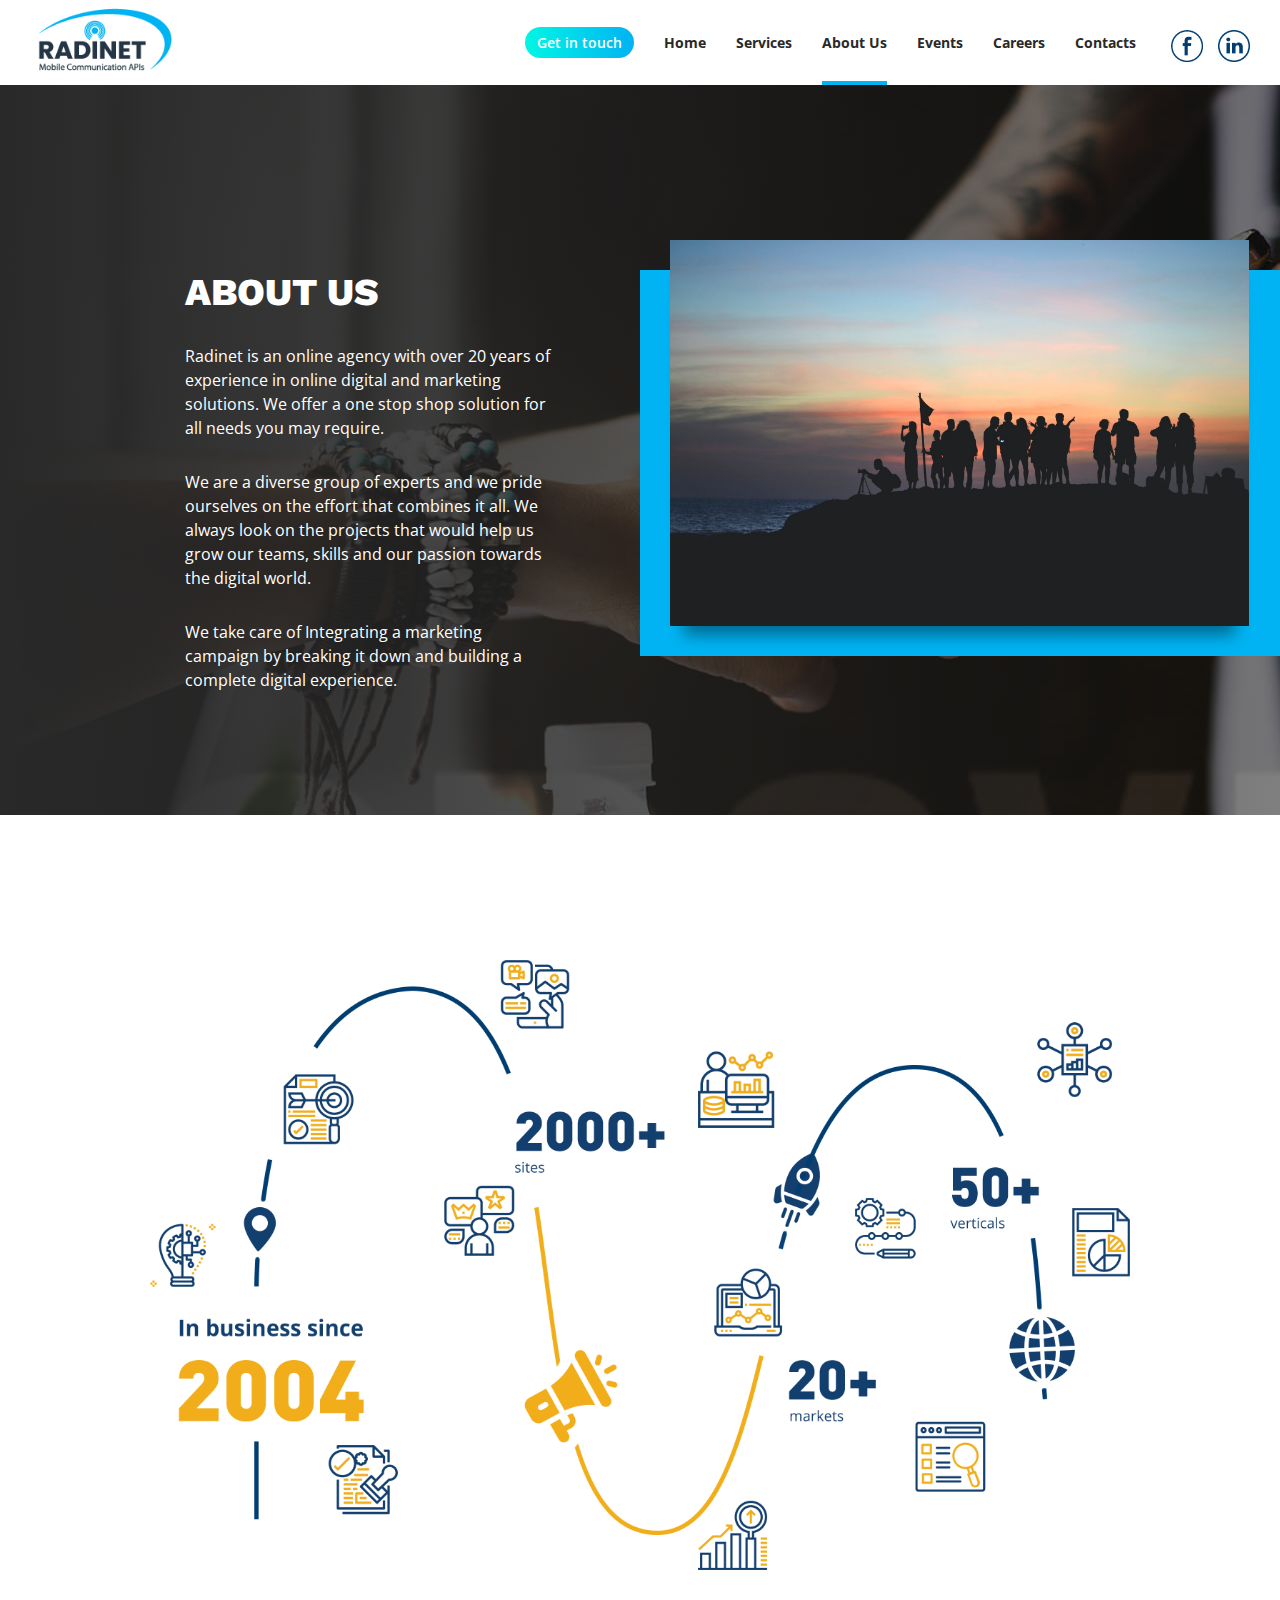
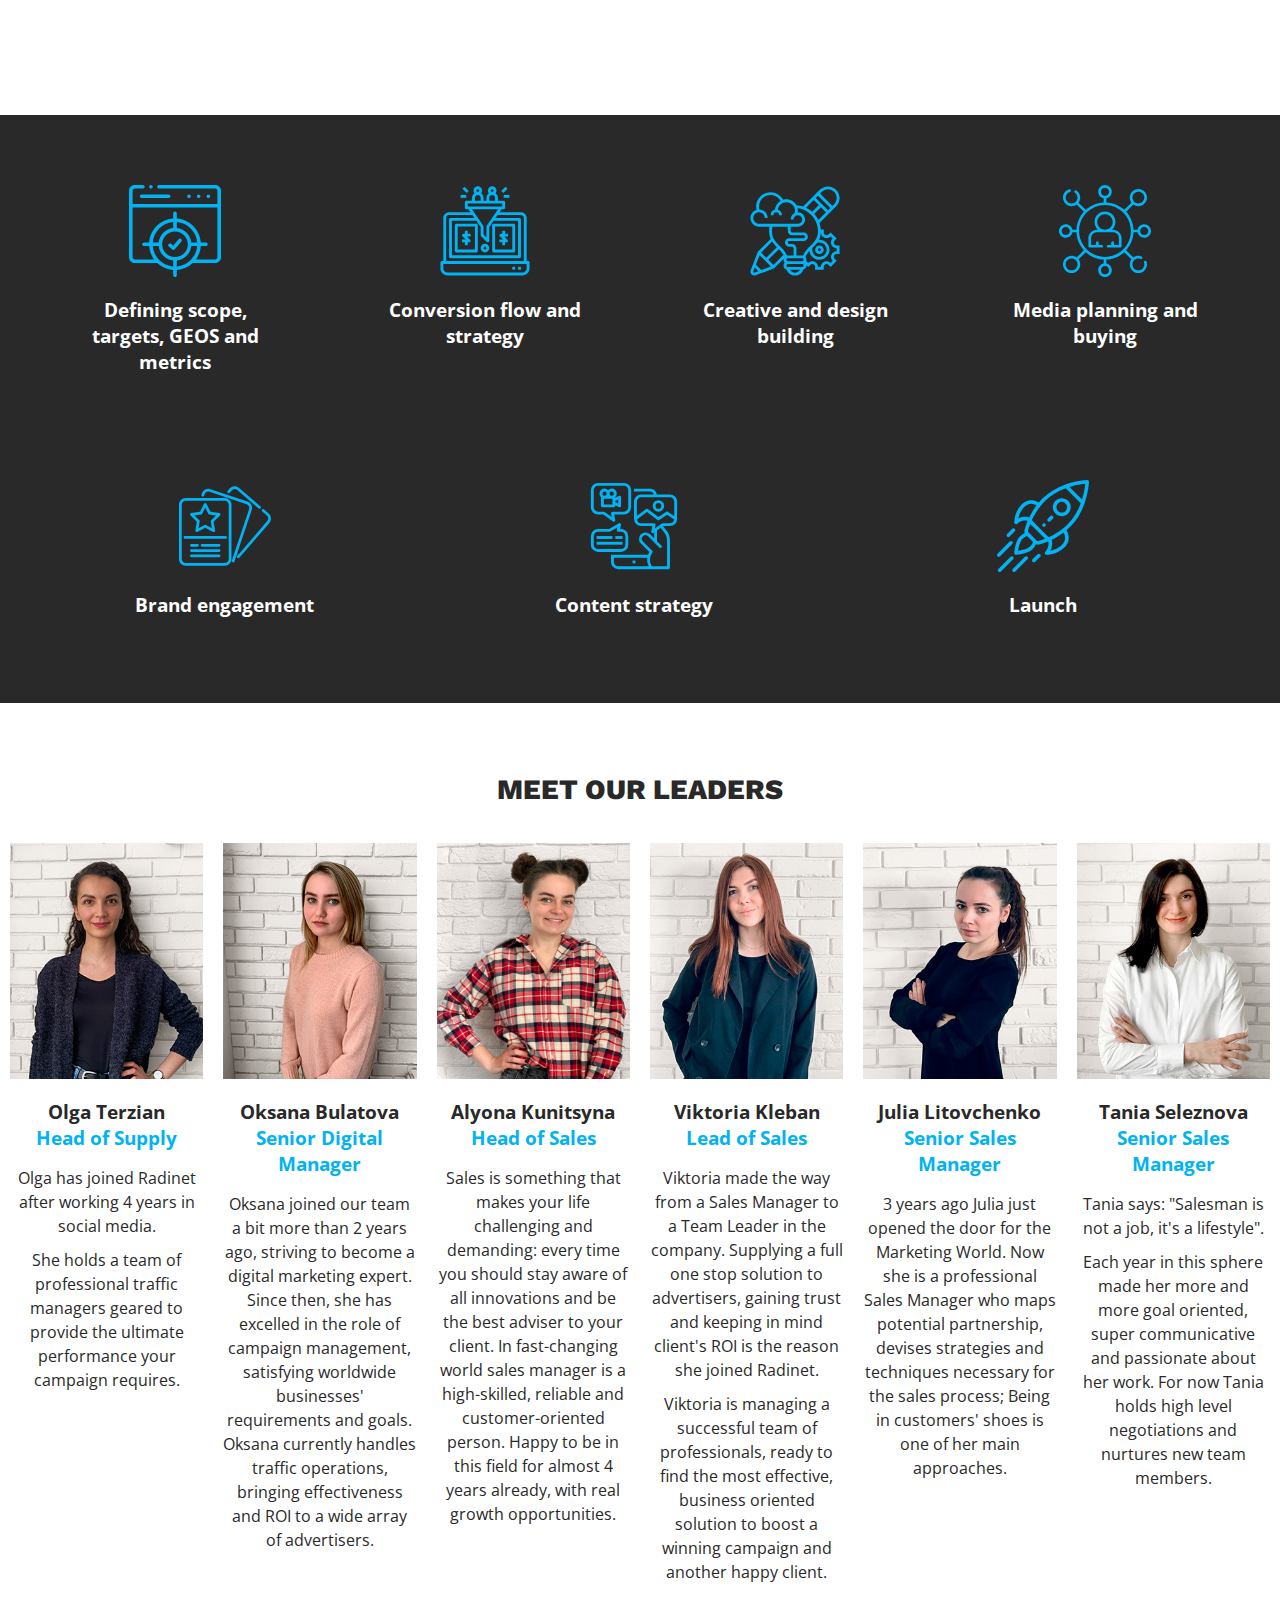
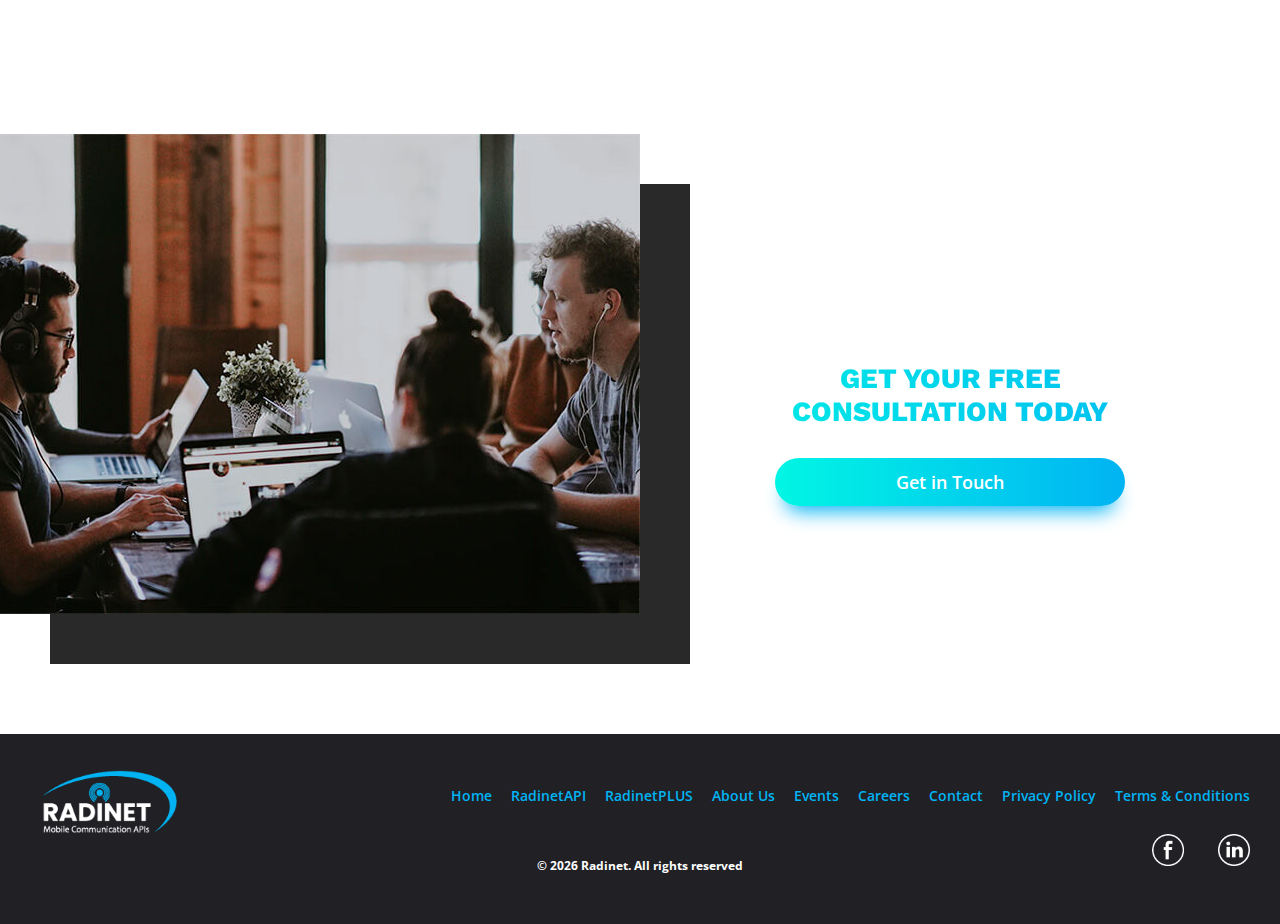
==== about.html @ b4796a25 "text edits" ====
<!DOCTYPE html>
<html lang="en">
<head>
	<meta name="viewport" content="width=device-width, initial-scale=1">
	<!-- Google Tag Manager -->

	<script>(function(w,d,s,l,i){w[l]=w[l]||[];w[l].push({'gtm.start':

				new Date().getTime(),event:'gtm.js'});var f=d.getElementsByTagName(s)[0],

			j=d.createElement(s),dl=l!='dataLayer'?'&l='+l:'';j.async=true;j.src=

			'https://www.googletagmanager.com/gtm.js?id='+i+dl;f.parentNode.insertBefore(j,f);

	})(window,document,'script','dataLayer','GTM-K4XQWVC');</script>
	<meta charset="UTF-8">
	<link rel="stylesheet" href="./css/styles.css">
	<link rel="stylesheet" href="./css/mobile.css">
	<link rel="shortcut icon" href="./favicon.png" type="image/png">
	<title>Radinet | About Us</title>
</head>
<body class="about">
<!-- Google Tag Manager (noscript) -->

<noscript><iframe src="https://www.googletagmanager.com/ns.html?id=GTM-K4XQWVC"

				  height="0" width="0" style="display:none;visibility:hidden"></iframe></noscript>
<header>
	<div class="wrapper">
		<a  href="./index.html"><img class="logo" src="./img/logo.png" alt="" ></a>
		<div class="desk social">
			<a href="https://www.facebook.com/adavicemedia/" ><img src="./img/icons/facebook_blue.png" alt=""></a>
			<a href="https://www.linkedin.com/company/adavice-media" class="social"><img src="./img/icons/linkedin_blue.png" alt=""></a>
		</div>
		<ul class="desk-menu">
			<li><a href="./contact.html#form2" class="button">Get in touch</a></li>
			<li><a href="./index.html">Home</a></li>
			<li id="services" >Services
				<ul id="services_sub" class="submenu">
					<li><a href="./services.html">RadinetAPI</a></li>
					<li><a href="./ppc.html">RadinetPLUS</a></li>
				</ul>
			</li>
			<li class="active"><a href="./about.html">About Us</a></li>
			<li><a href="./events.html">Events</a></li>
			<li><a href="./careers.html">Careers</a></li>
			<li><a href="./contact.html">Contacts</a></li>
		</ul>
		<nav id="navigation" class="mob-navigation">
			<div class="menu-close">
				<span>+</span>
			</div>
			<div class="menu-icon">
				<svg clacc="menu-icon" aria-hidden="true" focusable="false" data-prefix="fas" data-icon="bars" class="svg-inline--fa fa-bars fa-w-14" role="img" xmlns="http://www.w3.org/2000/svg" viewBox="0 0 448 512"><path fill="currentColor" d="M16 132h416c8.837 0 16-7.163 16-16V76c0-8.837-7.163-16-16-16H16C7.163 60 0 67.163 0 76v40c0 8.837 7.163 16 16 16zm0 160h416c8.837 0 16-7.163 16-16v-40c0-8.837-7.163-16-16-16H16c-8.837 0-16 7.163-16 16v40c0 8.837 7.163 16 16 16zm0 160h416c8.837 0 16-7.163 16-16v-40c0-8.837-7.163-16-16-16H16c-8.837 0-16 7.163-16 16v40c0 8.837 7.163 16 16 16z"></path></svg>
			</div>
			<ul class="menu-items-container">
				<li><a href="./index.html">
            <span class="menu-text-icons circle-icon">
              <svg aria-hidden="true" focusable="false" data-prefix="fas" data-icon="home" class="svg-inline--fa fa-home fa-w-18" role="img" xmlns="http://www.w3.org/2000/svg" viewBox="0 0 576 512">
              	<path fill="currentColor" d="M280.37 148.26L96 300.11V464a16 16 0 0 0 16 16l112.06-.29a16 16 0 0 0 15.92-16V368a16 16 0 0 1 16-16h64a16 16 0 0 1 16 16v95.64a16 16 0 0 0 16 16.05L464 480a16 16 0 0 0 16-16V300L295.67 148.26a12.19 12.19 0 0 0-15.3 0zM571.6 251.47L488 182.56V44.05a12 12 0 0 0-12-12h-56a12 12 0 0 0-12 12v72.61L318.47 43a48 48 0 0 0-61 0L4.34 251.47a12 12 0 0 0-1.6 16.9l25.5 31A12 12 0 0 0 45.15 301l235.22-193.74a12.19 12.19 0 0 1 15.3 0L530.9 301a12 12 0 0 0 16.9-1.6l25.5-31a12 12 0 0 0-1.7-16.93z">

              	</path></svg>
            </span>
					<span class="menu-text">Home</span>
					<div class="bottom-border"></div></a>
				</li>
				<li id="service_m">

                        <span class="menu-text-icons circle-icon">
                             <svg aria-hidden="true" focusable="false" data-prefix="fas" data-icon="code-branch" class="svg-inline--fa fa-code-branch fa-w-12" role="img" xmlns="http://www.w3.org/2000/svg" viewBox="0 0 384 512"><path fill="currentColor" d="M384 144c0-44.2-35.8-80-80-80s-80 35.8-80 80c0 36.4 24.3 67.1 57.5 76.8-.6 16.1-4.2 28.5-11 36.9-15.4 19.2-49.3 22.4-85.2 25.7-28.2 2.6-57.4 5.4-81.3 16.9v-144c32.5-10.2 56-40.5 56-76.3 0-44.2-35.8-80-80-80S0 35.8 0 80c0 35.8 23.5 66.1 56 76.3v199.3C23.5 365.9 0 396.2 0 432c0 44.2 35.8 80 80 80s80-35.8 80-80c0-34-21.2-63.1-51.2-74.6 3.1-5.2 7.8-9.8 14.9-13.4 16.2-8.2 40.4-10.4 66.1-12.8 42.2-3.9 90-8.4 118.2-43.4 14-17.4 21.1-39.8 21.6-67.9 31.6-10.8 54.4-40.7 54.4-75.9zM80 64c8.8 0 16 7.2 16 16s-7.2 16-16 16-16-7.2-16-16 7.2-16 16-16zm0 384c-8.8 0-16-7.2-16-16s7.2-16 16-16 16 7.2 16 16-7.2 16-16 16zm224-320c8.8 0 16 7.2 16 16s-7.2 16-16 16-16-7.2-16-16 7.2-16 16-16z"></path>
                             </svg>
                        </span>
					<span class="menu-text">Services</span>
					<div class="bottom-border"></div>
					<ul id="submenu_mb">
						<li><a href="./services.html">RadinetAPI</a></li>
						<li><a href="./ppc.html">RadinetPLUS</a></li>
					</ul>
					<div class="bottom-border"></div>
				</li>

				<li ><a href="./events.html">
            <span class="menu-text-icons circle-icon">



<?xml version="1.0" encoding="iso-8859-1"?>
				<!-- Generator: Adobe Illustrator 18.1.1, SVG Export Plug-In . SVG Version: 6.00 Build 0)  -->
<svg version="1.1" id="Capa_1" xmlns="http://www.w3.org/2000/svg" xmlns:xlink="http://www.w3.org/1999/xlink" x="0px" y="0px"
	 viewBox="0 0 45.186 45.186"  xml:space="preserve">
<g>
	<path d="M45.112,17.412c-0.236-0.858-1.039-1.468-1.93-1.468c-4.759,0-9.518,0-14.277,0
		c-1.36-4.185-2.72-8.37-4.079-12.555c-0.103-0.313-0.203-0.626-0.306-0.938c-0.002-0.005-0.005-0.009-0.006-0.015
		c-0.149-0.484-0.485-0.908-0.923-1.17c-0.009-0.006-0.018-0.013-0.027-0.018c-0.084-0.049-0.173-0.087-0.263-0.123
		c-0.037-0.015-0.072-0.031-0.11-0.043c-0.022-0.008-0.044-0.021-0.067-0.027c-0.045-0.012-0.088-0.013-0.132-0.022
		c-0.07-0.015-0.141-0.029-0.213-0.036c-0.054-0.005-0.106-0.005-0.16-0.006c-0.08-0.001-0.16,0-0.241,0.009
		c-0.045,0.005-0.088,0.014-0.132,0.022c-0.061,0.011-0.122,0.014-0.184,0.031C22.029,1.062,22,1.079,21.968,1.09
		c-0.01,0.003-0.02,0.008-0.03,0.012c-0.602,0.214-1.079,0.728-1.266,1.333c-0.002,0.006-0.005,0.011-0.007,0.017
		c-1.462,4.498-2.922,8.996-4.385,13.493c-4.431,0-8.861,0-13.292,0c-0.329,0-0.657,0-0.986,0c-0.89,0-1.692,0.61-1.929,1.468
		c-0.256,0.931,0.184,1.724,0.919,2.259c3.797,2.758,7.593,5.516,11.39,8.274c-1.379,4.245-2.758,8.49-4.139,12.735
		c-0.101,0.312-0.203,0.625-0.305,0.938c-0.515,1.584,1.506,3.299,2.939,2.258c3.906-2.838,7.811-5.675,11.717-8.513
		c3.64,2.646,7.28,5.289,10.92,7.935c0.266,0.192,0.531,0.385,0.797,0.578c1.434,1.041,3.453-0.674,2.938-2.258
		c-1.48-4.559-2.963-9.116-4.444-13.675c3.53-2.564,7.061-5.129,10.592-7.694c0.266-0.193,0.531-0.386,0.797-0.58
		C44.929,19.136,45.368,18.343,45.112,17.412z M23.602,31.177c-0.521-0.379-1.497-0.379-2.02,0c-2.64,1.919-5.28,3.837-7.92,5.755
		c0.896-2.758,1.792-5.515,2.688-8.272c0.102-0.312,0.203-0.625,0.305-0.938c0.296-0.91-0.211-1.744-0.919-2.258
		c-2.532-1.84-5.064-3.679-7.597-5.519c2.868,0,5.736,0,8.604,0c0.329,0,0.657,0,0.986,0c0.921,0,1.651-0.616,1.929-1.468
		c0.978-3.009,1.956-6.02,2.934-9.029c0.875,2.697,1.751,5.393,2.628,8.089c0.102,0.313,0.202,0.625,0.305,0.938
		c0.277,0.852,1.008,1.468,1.929,1.468c3.197,0,6.394,0,9.59,0c-2.266,1.646-4.531,3.292-6.797,4.938
		c-0.267,0.193-0.532,0.387-0.799,0.58c-0.708,0.516-1.216,1.348-0.919,2.258c0.997,3.071,1.995,6.141,2.993,9.211
		c-2.374-1.725-4.749-3.449-7.122-5.174C24.134,31.563,23.869,31.37,23.602,31.177z"/>
</g>

</svg>

            </span>
					<span class="menu-text">Events</span>
					<div class="bottom-border"></div></a>
				</li>
				<li><a href="careers.html">
            <span class="menu-text-icons circle-icon">

				<svg aria-hidden="true" focusable="false" data-prefix="fas" data-icon="handshake" class="svg-inline--fa fa-handshake fa-w-20" role="img" xmlns="http://www.w3.org/2000/svg" viewBox="0 0 640 512"><path fill="currentColor" d="M434.7 64h-85.9c-8 0-15.7 3-21.6 8.4l-98.3 90c-.1.1-.2.3-.3.4-16.6 15.6-16.3 40.5-2.1 56 12.7 13.9 39.4 17.6 56.1 2.7.1-.1.3-.1.4-.2l79.9-73.2c6.5-5.9 16.7-5.5 22.6 1 6 6.5 5.5 16.6-1 22.6l-26.1 23.9L504 313.8c2.9 2.4 5.5 5 7.9 7.7V128l-54.6-54.6c-5.9-6-14.1-9.4-22.6-9.4zM544 128.2v223.9c0 17.7 14.3 32 32 32h64V128.2h-96zm48 223.9c-8.8 0-16-7.2-16-16s7.2-16 16-16 16 7.2 16 16-7.2 16-16 16zM0 384h64c17.7 0 32-14.3 32-32V128.2H0V384zm48-63.9c8.8 0 16 7.2 16 16s-7.2 16-16 16-16-7.2-16-16c0-8.9 7.2-16 16-16zm435.9 18.6L334.6 217.5l-30 27.5c-29.7 27.1-75.2 24.5-101.7-4.4-26.9-29.4-24.8-74.9 4.4-101.7L289.1 64h-83.8c-8.5 0-16.6 3.4-22.6 9.4L128 128v223.9h18.3l90.5 81.9c27.4 22.3 67.7 18.1 90-9.3l.2-.2 17.9 15.5c15.9 13 39.4 10.5 52.3-5.4l31.4-38.6 5.4 4.4c13.7 11.1 33.9 9.1 45-4.7l9.5-11.7c11.2-13.8 9.1-33.9-4.6-45.1z"></path></svg>

            </span>
					<span class="menu-text">Career</span>
					<div class="bottom-border"></div></a>
				</li>

				<li><a href="./contact.html">
            <span class="menu-text-icons circle-icon">

				<svg aria-hidden="true" focusable="false" data-prefix="far" data-icon="envelope" class="svg-inline--fa fa-envelope fa-w-16" role="img" xmlns="http://www.w3.org/2000/svg" viewBox="0 0 512 512"><path fill="currentColor" d="M464 64H48C21.49 64 0 85.49 0 112v288c0 26.51 21.49 48 48 48h416c26.51 0 48-21.49 48-48V112c0-26.51-21.49-48-48-48zm0 48v40.805c-22.422 18.259-58.168 46.651-134.587 106.49-16.841 13.247-50.201 45.072-73.413 44.701-23.208.375-56.579-31.459-73.413-44.701C106.18 199.465 70.425 171.067 48 152.805V112h416zM48 400V214.398c22.914 18.251 55.409 43.862 104.938 82.646 21.857 17.205 60.134 55.186 103.062 54.955 42.717.231 80.509-37.199 103.053-54.947 49.528-38.783 82.032-64.401 104.947-82.653V400H48z"></path></svg>
            </span>
					<span class="menu-text">Contact Us</span>
					<div class="bottom-border"></div></a>
				</li>
				<li ><a href="https://www.facebook.com/adavicemedia/">
            <span class="menu-text-icons circle-icon">
			<svg version="1.1" style="height: 25px;" viewBox="0 0 112.196 112.196" xmlns="http://www.w3.org/2000/svg" xmlns:xlink="http://www.w3.org/1999/xlink"><g><path d="M70.201,58.294h-10.01v36.672H45.025V58.294h-7.213V45.406h7.213v-8.34   c0-5.964,2.833-15.303,15.301-15.303L71.56,21.81v12.51h-8.151c-1.337,0-3.217,0.668-3.217,3.513v7.585h11.334L70.201,58.294z" style="fill:#FFFFFF;"></path></g><g></g><g></g><g></g><g></g><g></g><g></g><g></g><g></g><g></g><g></g><g></g><g></g><g></g><g></g><g></g></svg>

            </span>
					<span class="menu-text">Facebook</span>
					<div class="bottom-border"></div></a>
				</li>
				<li><a href="https://www.linkedin.com/company/adavice-media">
            <span class="menu-text-icons circle-icon">
				<svg version="1.1" style="height: 25px;" viewBox="0 0 112.196 112.196" xml:space="preserve" xmlns="http://www.w3.org/2000/svg" xmlns:xlink="http://www.w3.org/1999/xlink"><g><g><path d="M89.616,60.611v23.128H76.207V62.161c0-5.418-1.936-9.118-6.791-9.118    c-3.705,0-5.906,2.491-6.878,4.903c-0.353,0.862-0.444,2.059-0.444,3.268v22.524H48.684c0,0,0.18-36.546,0-40.329h13.411v5.715    c-0.027,0.045-0.065,0.089-0.089,0.132h0.089v-0.132c1.782-2.742,4.96-6.662,12.085-6.662    C83.002,42.462,89.616,48.226,89.616,60.611L89.616,60.611z M34.656,23.969c-4.587,0-7.588,3.011-7.588,6.967    c0,3.872,2.914,6.97,7.412,6.97h0.087c4.677,0,7.585-3.098,7.585-6.97C42.063,26.98,39.244,23.969,34.656,23.969L34.656,23.969z     M27.865,83.739H41.27V43.409H27.865V83.739z" style="fill:#F1F2F2;"></path></g></g><g></g><g></g><g></g><g></g><g></g><g></g><g></g><g></g><g></g><g></g><g></g><g></g><g></g><g></g><g></g></svg>
			</span>
					<span class="menu-text">Linkedin</span>
					<div class="bottom-border"></div></a>
				</li>
			</ul>
		</nav>

	</div>
</header>
<section class="hero">
	<div class="wrapper">
		<div class="desk img">
			<img src="./img/about_img.jpg" alt="">
		</div>
		<div class="about_text">
			<h1>About Us</h1>
			<p>Radinet is an online agency with over 20 years
			of experience in online digital and marketing solutions. We 
			offer a one stop shop solution for all needs you may require.</p>
			<p>We are a diverse group of experts and we pride ourselves 
			on the effort that combines it all. We always look on the 
			projects that would help us grow our teams, skills and our 
			passion towards the digital world. </p>
			<p>We take care of Integrating a marketing campaign by 
			breaking it down and building a complete digital experience.</p>
				
		</div>

	</div>
</section>

<section class="infographic">
	<div class="wrapper">
	
		
	</div>

</section>



<section class="iconsection dark">
	<div class="wrapper">	
		<div class="iconbox">


			<svg id="Capa_1" enable-background="new 0 0 512 512" height="512" viewBox="0 0 512 512" width="512" xmlns="http://www.w3.org/2000/svg"><g><path d="m397.737 62.639c0-5.522-4.478-10-10-10h-.057c-5.522 0-9.972 4.478-9.972 10s4.506 10 10.028 10 10.001-4.478 10.001-10z"/><path d="m451.708 62.639c0-5.522-4.478-10-10-10h-.057c-5.522 0-9.972 4.478-9.972 10s4.506 10 10.028 10 10.001-4.478 10.001-10z"/><path d="m343.767 62.639c0-5.522-4.478-10-10-10h-.057c-5.522 0-9.972 4.478-9.972 10s4.506 10 10.028 10 10.001-4.478 10.001-10z"/><path d="m60.263 62.639c0 5.522 4.477 10 10 10h150.262c5.523 0 10-4.478 10-10s-4.477-10-10-10h-150.262c-5.523 0-10 4.477-10 10z"/><path d="m479.919 0h-313.024c-5.523 0-10 4.478-10 10s4.477 10 10 10h313.024c6.661 0 12.081 5.42 12.081 12.081v73.224h-472v-73.224c0-6.661 5.42-12.081 12.082-12.081h44.985c5.523 0 10-4.478 10-10s-4.477-10-10-10h-44.985c-17.69 0-32.082 14.392-32.082 32.081v370.283c0 17.689 14.392 32.081 32.082 32.081h124.998c23.552 22.281 54.595 36.712 88.905 39.077v28.478c0 5.522 4.477 10 10 10s10-4.478 10-10v-28.478c34.318-2.365 65.367-16.795 88.924-39.077h125.008c17.689 0 32.081-14.392 32.081-32.081v-370.283c.002-17.689-14.39-32.081-32.079-32.081zm-347.577 339.799h32.669c4.638 42.508 38.481 76.361 80.975 81.002v32.67c-60.443-4.846-108.8-53.215-113.644-113.672zm214.646-20c-4.641-42.494-38.494-76.337-81.002-80.975v-32.669c60.456 4.844 108.825 53.201 113.671 113.644zm-91.002 81.551c-39.438 0-71.523-32.098-71.523-71.551 0-39.438 32.085-71.523 71.523-71.523 39.454 0 71.551 32.085 71.551 71.523 0 39.453-32.098 71.551-71.551 71.551zm-10-162.526c-42.493 4.639-76.335 38.482-80.974 80.975h-32.669c4.845-60.442 53.201-108.799 113.644-113.644v32.669zm20 181.977c42.509-4.64 76.363-38.494 81.002-81.002h32.669c-4.845 60.458-53.214 108.827-113.671 113.672zm213.933-6.356h-107.421c15.482-21.252 25.298-46.878 27.211-74.646h28.479c5.522 0 10-4.478 10-10s-4.478-10-10-10h-28.479c-4.927-71.476-62.232-128.77-133.722-133.695v-28.478c0-5.522-4.478-10-10-10s-10 4.478-10 10v28.478c-71.475 4.926-128.769 62.219-133.695 133.695h-28.479c-5.523 0-10 4.478-10 10s4.477 10 10 10h28.478c1.913 27.769 11.727 53.395 27.206 74.646h-107.415c-6.662 0-12.082-5.42-12.082-12.081v-277.06h472v277.06c0 6.661-5.42 12.081-12.081 12.081z"/><path d="m290.441 300.279c-4.23-3.546-10.539-2.992-14.087 1.243l-30.166 36.003-11.774-9.972c-4.213-3.569-10.524-3.046-14.094 1.168-3.569 4.215-3.046 10.524 1.168 14.094l19.445 16.469c1.813 1.535 4.105 2.369 6.462 2.369 2.873-.001 5.428-1.194 7.666-3.578l36.623-43.708c3.547-4.233 2.991-10.541-1.243-14.088z"/><path d="m121.995 20h.028c5.523 0 9.986-4.478 9.986-10s-4.491-10-10.014-10-10 4.478-10 10 4.477 10 10 10z"/></g></svg>			<span>Defining scope, targets,
GEOS and metrics</span>
			
		</div>
		<div class="iconbox">

			<svg id="Layer_3" enable-background="new 0 0 64 64" height="512" viewBox="0 0 64 64" width="512" xmlns="http://www.w3.org/2000/svg"><g><path d="m62 52.905h-1v-30c0-2.206-1.794-4-4-4h-14.861l1.385-2h1.476c.553 0 1-.447 1-1v-4c0-.553-.447-1-1-1h-4v-2c0-1.311-.642-2.466-1.619-3.195.383-.504.619-1.125.619-1.805 0-1.654-1.346-3-3-3s-3 1.346-3 3c0 .68.236 1.301.619 1.805-.977.73-1.619 1.884-1.619 3.195v2h-2v-2c0-1.311-.642-2.466-1.619-3.195.383-.504.619-1.125.619-1.805 0-1.654-1.346-3-3-3s-3 1.346-3 3c0 .68.236 1.301.619 1.805-.977.73-1.619 1.884-1.619 3.195v2h-4c-.553 0-1 .447-1 1v4c0 .553.447 1 1 1h1.476l1.385 2h-14.861c-2.206 0-4 1.794-4 4v30h-1c-.553 0-1 .447-1 1v4c0 2.757 2.243 5 5 5h52c2.757 0 5-2.243 5-5v-4c0-.552-.447-1-1-1zm-25-50c.552 0 1 .448 1 1s-.448 1-1 1-1-.448-1-1 .448-1 1-1zm-2 6c0-1.103.897-2 2-2s2 .897 2 2v2h-4zm-8-6c.552 0 1 .448 1 1s-.448 1-1 1-1-.448-1-1 .448-1 1-1zm-2 6c0-1.103.897-2 2-2s2 .897 2 2v2h-4zm-5 6v-2h24v2zm9.293 20.707 4 4c.191.191.447.293.707.293.129 0 .259-.024.383-.076.374-.154.617-.519.617-.924v-9.688l2.986-4.312h17.014v24h-46v-24h17.014l2.986 4.313v5.688c0 .265.105.519.293.706zm3.885-7.276c-.116.167-.178.366-.178.569v7.586l-2-2v-5.586c0-.203-.063-.402-.178-.569l-7.914-11.431h18.182zm-28.178-5.431c0-1.103.897-2 2-2h16.245l1.385 2h-16.63c-.553 0-1 .447-1 1v26c0 .553.447 1 1 1h48c.553 0 1-.447 1-1v-26c0-.553-.447-1-1-1h-16.63l1.385-2h16.245c1.103 0 2 .897 2 2v30h-54zm56 35c0 1.654-1.346 3-3 3h-52c-1.654 0-3-1.346-3-3v-3h58z"/><path d="m55 56.905h2v2h-2z"/><path d="m51 56.905h2v2h-2z"/><path d="m32 46.905c1.654 0 3-1.346 3-3s-1.346-3-3-3-3 1.346-3 3 1.346 3 3 3zm0-4c.552 0 1 .448 1 1s-.448 1-1 1-1-.448-1-1 .448-1 1-1z"/><path d="m43.379 2.405h4.243v2h-4.243z" transform="matrix(.707 -.707 .707 .707 10.919 33.171)"/><path d="m45 6.905h4v2h-4z"/><path d="m17.5 1.284h2v4.243h-2z" transform="matrix(.707 -.707 .707 .707 3.011 14.079)"/><path d="m15 6.905h4v2h-4z"/><path d="m26 26.905h-14c-.553 0-1 .447-1 1v18c0 .553.447 1 1 1h14c.553 0 1-.447 1-1v-18c0-.552-.447-1-1-1zm-1 18h-12v-16h12z"/><path d="m38 46.905h14c.553 0 1-.447 1-1v-18c0-.553-.447-1-1-1h-14c-.553 0-1 .447-1 1v18c0 .553.447 1 1 1zm1-18h12v16h-12z"/><path d="m18 41.905h2v-2h1c.404 0 .77-.243.924-.617.155-.374.069-.804-.217-1.09l-2.293-2.293h2.586v-2h-2v-2h-2v2h-1c-.404 0-.77.243-.924.617-.155.374-.069.804.217 1.09l2.293 2.293h-2.586v2h2z"/><path d="m46 31.905h-2v2h-1c-.404 0-.77.243-.924.617-.155.374-.069.804.217 1.09l2.293 2.293h-2.586v2h2v2h2v-2h1c.404 0 .77-.243.924-.617.155-.374.069-.804-.217-1.09l-2.293-2.293h2.586v-2h-2z"/></g></svg>
			<span>Conversion flow
			and strategy</span>
			
		</div>
		<div class="iconbox">

			<svg id="_x33_0" enable-background="new 0 0 64 64" height="512" viewBox="0 0 64 64" width="512" xmlns="http://www.w3.org/2000/svg"><g><path d="m49 48c1.654 0 3-1.346 3-3s-1.346-3-3-3-3 1.346-3 3 1.346 3 3 3zm0-4c.551 0 1 .448 1 1s-.449 1-1 1-1-.448-1-1 .449-1 1-1z"/><path d="m59.16 40.778c-.303-.726-.142-1.551.409-2.103l1.455-1.456-4.244-4.244-1.457 1.456c-.551.552-1.377.712-2.141.392-.718-.296-1.182-.99-1.182-1.768v-2.055h-2.051c-.091-1.613-.39-3.172-.886-4.649l11.572-11.572c1.525-1.525 2.365-3.552 2.365-5.708 0-4.45-3.621-8.071-8.071-8.071-2.156 0-4.183.84-5.707 2.364l-11.56 11.561c-1.495-.502-3.08-.794-4.717-.881-1.38-2.411-3.973-4.044-6.945-4.044-.761 0-1.495.114-2.194.313-1.726-3.245-5.079-5.313-8.806-5.313-5.514 0-10 4.486-10 10 0 .766.094 1.52.265 2.258-2.465.746-4.265 3.037-4.265 5.742 0 3.309 2.691 6 6 6h7.254c-.166.989-.254 1.993-.254 3 0 2.201.407 3.992 1.064 5.522l-8.921 8.922-4.964 12.906c-.119.308-.179.632-.179.963 0 1.482 1.206 2.687 2.687 2.687.331 0 .655-.061.964-.179l12.906-4.964 6.523-6.524c-.049.215-.08.437-.08.667 0 .771.301 1.468.78 2-.48.532-.78 1.229-.78 2 0 1.39.955 2.552 2.24 2.89.852 2.44 3.134 4.11 5.76 4.11s4.908-1.67 5.76-4.11c1.285-.338 2.24-1.5 2.24-2.89 0-.075-.017-.145-.022-.218l1.242 1.242 1.457-1.456c.551-.552 1.374-.713 2.14-.394.718.299 1.183.993 1.183 1.771v2.055h6v-2.055c0-.778.465-1.473 1.222-1.786.726-.302 1.551-.143 2.102.409l1.456 1.456 4.244-4.244-1.455-1.456c-.551-.552-.712-1.377-.393-2.141.297-.718.991-1.183 1.769-1.183h2.055v-6h-2.055c-.778 0-1.472-.465-1.785-1.222zm-14.984 2.948c1.091-1.065 2.184-2.153 3.127-3.411.544-.198 1.11-.315 1.697-.315 2.757 0 5 2.243 5 5s-2.243 5-5 5-5-2.243-5-5c0-.433.067-.859.176-1.274zm1.201-23.688 4.623-4.624 3.586 3.586-5.341 5.341c-.749-1.572-1.717-3.018-2.868-4.303zm1.037-11.038 1.586-1.586 8.586 8.586-1.586 1.586zm8.515-6c3.347 0 6.071 2.724 6.071 6.071 0 1.621-.631 3.146-1.778 4.293l-1.222 1.222-8.586-8.586 1.222-1.222c1.147-1.146 2.671-1.778 4.293-1.778zm-9.929 7.414 3.586 3.586-4.621 4.621c-1.284-1.152-2.729-2.121-4.301-2.871zm3 21.586c0 5.203-2.62 7.759-5.394 10.464-1.91 1.863-3.872 3.789-5.014 6.596-.191-.039-.389-.06-.592-.06h-4v-5c0-1.654-1.346-3-3-3h-2c-.551 0-1-.448-1-1s.449-1 1-1h10c1.654 0 3-1.346 3-3s-1.346-3-3-3h-8c-.551 0-1-.448-1-1v-3h5c2.757 0 5-2.243 5-5s-2.243-5-5-5c-.028 0-.054.008-.082.008.043-.334.082-.668.082-1.008 0-.654-.088-1.287-.236-1.896 7.972.888 14.236 7.73 14.236 15.896zm-22 20c0-.552.449-1 1-1h10c.551 0 1 .448 1 1s-.449 1-1 1h-10c-.551 0-1-.448-1-1zm-12.586 0 7.351-7.351c1.23 1.22 2.372 2.454 3.214 3.957l-6.979 6.98zm-10.414-29c0-2.206 1.794-4 4-4s4 1.794 4 4h2c0-3.222-2.555-5.852-5.744-5.987-.17-.654-.256-1.329-.256-2.013 0-4.411 3.589-8 8-8 2.925 0 5.565 1.59 6.969 4.101-2.132 1.251-3.638 3.454-3.919 6.025-1.746.43-3.05 1.997-3.05 3.874h2c0-1.103.897-2 2-2s2 .897 2 2h2c0-1.835-1.248-3.368-2.935-3.838.41-2.912 2.911-5.162 5.935-5.162 3.309 0 6 2.691 6 6 0 .526-.086 1.041-.22 1.543-1.64.821-2.78 2.501-2.78 4.457h2c0-1.654 1.346-3 3-3s3 1.346 3 3-1.346 3-3 3h-27c-2.206 0-4-1.794-4-4zm24 6v3c0 1.654 1.346 3 3 3h8c.551 0 1 .448 1 1s-.449 1-1 1h-10c-1.654 0-3 1.346-3 3s1.346 3 3 3h2c.551 0 1 .448 1 1v5h-4c-.203 0-.401.021-.592.06-1.142-2.807-3.104-4.733-5.014-6.596-2.774-2.705-5.394-5.261-5.394-10.464 0-1.011.121-2.013.308-3zm-7.663 14.249-7.337 7.337-3.586-3.586 7.63-7.63c.939 1.474 2.103 2.704 3.293 3.879zm-11.956 5.546 7.824 7.824-6.624 2.548-3.748-3.748zm-3.447 12.159c-.433.168-.934-.177-.934-.641 0-.085.016-.168.045-.246l1.002-2.606 2.491 2.491zm28.066.046c-1.477 0-2.794-.786-3.524-2h7.048c-.73 1.214-2.047 2-3.524 2zm5-4h-10c-.551 0-1-.448-1-1s.449-1 1-1h10c.551 0 1 .448 1 1s-.449 1-1 1zm24-11h-.055c-1.591 0-3.011.95-3.631 2.452-.616 1.477-.286 3.159.84 4.286l.042.042-1.416 1.416-.042-.042c-1.128-1.128-2.812-1.459-4.319-.827-1.469.608-2.419 2.027-2.419 3.618v.055h-2v-.055c0-1.591-.95-3.011-2.452-3.632-1.479-.617-3.161-.286-4.287.841l-.042.042-1.355-1.355c.08-.269.136-.547.136-.841 0-.71-.258-1.354-.672-1.869.622-1.679 1.597-3.022 2.732-4.262.43 3.45 3.375 6.131 6.94 6.131 3.86 0 7-3.141 7-7s-3.14-7-7-7c-.098 0-.193.01-.29.014.677-1.405 1.142-3.034 1.259-5.014h.031v.055c0 1.591.95 3.012 2.451 3.631 1.476.618 3.16.288 4.287-.84l.042-.042 1.416 1.416-.042.042c-1.126 1.127-1.456 2.81-.827 4.318.607 1.47 2.027 2.42 3.618 2.42h.055z"/></g></svg>
			<span>Creative and
			design building</span>
			
		</div>
		<div class="iconbox ">

			<svg id="Capa_1" enable-background="new 0 0 512 512" height="512" viewBox="0 0 512 512" width="512" xmlns="http://www.w3.org/2000/svg"><g><g><path d="m414.843 263.5h22.298c3.489 17.265 18.777 30.305 37.055 30.305 20.845 0 37.804-16.959 37.804-37.805s-16.959-37.805-37.805-37.805c-18.278 0-33.566 13.04-37.055 30.305h-22.298c-1.783-38.203-17.103-72.927-41.27-99.466l40.164-40.163c7.906 5.757 17.627 9.166 28.134 9.166 26.416 0 47.906-21.491 47.906-47.907s-21.49-47.906-47.906-47.906-47.906 21.491-47.906 47.906c0 10.507 3.408 20.228 9.166 28.134l-40.164 40.163c-26.539-24.166-61.263-39.487-99.466-41.269v-22.298c17.265-3.489 30.305-18.777 30.305-37.055 0-20.846-16.959-37.805-37.805-37.805s-37.805 16.959-37.805 37.805c0 18.278 13.04 33.566 30.305 37.055v22.297c-38.203 1.783-72.927 17.103-99.466 41.269l-40.161-40.16c5.758-7.907 9.167-17.629 9.167-28.136 0-15.952-7.901-30.807-21.135-39.737-3.436-2.316-8.097-1.412-10.412 2.022-2.317 3.434-1.412 8.095 2.021 10.412 9.096 6.137 14.525 16.344 14.525 27.303 0 18.146-14.764 32.91-32.91 32.91s-32.909-14.764-32.909-32.91c0-14.654 9.835-27.679 23.917-31.674 3.985-1.131 6.299-5.278 5.168-9.263s-5.28-6.296-9.262-5.168c-20.504 5.818-34.823 24.777-34.823 46.105 0 26.418 21.492 47.91 47.91 47.91 10.508 0 20.23-3.409 28.136-9.167l40.161 40.16c-24.167 26.539-39.487 61.263-41.27 99.466h-22.297c-3.489-17.265-18.777-30.305-37.055-30.305-20.846.001-37.805 16.96-37.805 37.806s16.959 37.805 37.805 37.805c18.278 0 33.566-13.04 37.055-30.305h22.298c1.783 38.203 17.103 72.927 41.27 99.466l-40.164 40.163c-7.906-5.757-17.627-9.166-28.134-9.166-26.416 0-47.906 21.491-47.906 47.907s21.49 47.906 47.906 47.906 47.906-21.491 47.906-47.906c0-10.507-3.408-20.228-9.166-28.134l40.164-40.163c26.539 24.166 61.263 39.487 99.466 41.269v22.297c-17.265 3.489-30.305 18.777-30.305 37.055 0 20.847 16.959 37.806 37.805 37.806s37.805-16.959 37.805-37.805c0-18.278-13.04-33.566-30.305-37.055v-22.297c38.203-1.783 72.927-17.103 99.466-41.269l40.161 40.16c-5.758 7.907-9.167 17.629-9.167 28.136 0 26.417 21.492 47.91 47.91 47.91s47.91-21.492 47.91-47.91c0-5.186-.826-10.293-2.455-15.182-1.311-3.929-5.56-6.053-9.486-4.744-3.93 1.31-6.054 5.557-4.744 9.487 1.118 3.355 1.686 6.868 1.686 10.438 0 18.146-14.764 32.91-32.91 32.91s-32.91-14.763-32.91-32.91 14.764-32.91 32.91-32.91c4.153 0 8.203.764 12.037 2.271 3.851 1.515 8.208-.382 9.724-4.237 1.515-3.855-.382-8.208-4.237-9.724-5.589-2.196-11.484-3.31-17.523-3.31-10.508 0-20.23 3.409-28.136 9.167l-40.161-40.16c24.164-26.539 39.485-61.263 41.268-99.466zm59.352-30.305c12.575 0 22.805 10.23 22.805 22.805s-10.23 22.805-22.805 22.805-22.805-10.23-22.805-22.805 10.231-22.805 22.805-22.805zm-32.325-195.971c18.145 0 32.906 14.762 32.906 32.906 0 18.145-14.762 32.907-32.906 32.907s-32.906-14.762-32.906-32.907 14.762-32.906 32.906-32.906zm-208.675.581c0-12.575 10.231-22.805 22.805-22.805s22.805 10.23 22.805 22.805-10.231 22.805-22.805 22.805-22.805-10.231-22.805-22.805zm-195.39 241c-12.575 0-22.805-10.23-22.805-22.805s10.23-22.805 22.805-22.805 22.804 10.23 22.804 22.805-10.23 22.805-22.804 22.805zm218.195-166.829c79.415 0 144.024 64.609 144.024 144.024s-64.609 144.024-144.024 144.024-144.024-64.608-144.024-144.024 64.609-144.024 144.024-144.024zm-185.87 362.8c-18.145 0-32.906-14.762-32.906-32.906 0-18.145 14.762-32.907 32.906-32.907s32.906 14.762 32.906 32.907-14.762 32.906-32.906 32.906zm208.675-.581c0 12.575-10.231 22.805-22.805 22.805s-22.805-10.23-22.805-22.805 10.231-22.805 22.805-22.805 22.805 10.231 22.805 22.805z"/><path d="m171.15 348.35h42.355c.023 0 .045.003.068.003s.045-.003.068-.003h24.859c4.143 0 7.5-3.358 7.5-7.5s-3.357-7.5-7.5-7.5h-17.427v-12.7c0-4.142-3.357-7.5-7.5-7.5s-7.5 3.358-7.5 7.5v12.7h-27.423v-36.94c0-18.146 14.759-32.91 32.899-32.91h88.9c18.141 0 32.899 14.764 32.899 32.91v36.94h-27.423v-12.7c0-4.142-3.357-7.5-7.5-7.5s-7.5 3.358-7.5 7.5v12.7h-17.425c-4.143 0-7.5 3.358-7.5 7.5s3.357 7.5 7.5 7.5h24.859c.023 0 .045.003.068.003s.045-.003.068-.003h42.355c4.143 0 7.5-3.358 7.5-7.5v-44.44c0-26.418-21.487-47.91-47.899-47.91h-5.568c11.738-10.622 19.126-25.968 19.126-43.008 0-31.986-26.022-58.008-58.008-58.008s-58.008 26.022-58.008 58.008c0 17.04 7.388 32.386 19.126 43.008h-5.568c-26.412 0-47.899 21.492-47.899 47.91v44.44c-.002 4.142 3.356 7.5 7.498 7.5zm41.842-142.858c0-23.714 19.293-43.008 43.008-43.008s43.008 19.293 43.008 43.008-19.293 43.008-43.008 43.008-43.008-19.293-43.008-43.008z"/></g></g></svg>
			<span>Media planning
			and buying</span>
			
		</div>
		<div class="iconbox">
			<?xml version="1.0" encoding="iso-8859-1"?> <!-- Generator: Adobe Illustrator 19.0.0, SVG Export Plug-In . SVG Version: 6.00 Build 0)  --> <svg version="1.1" id="Capa_1" xmlns="http://www.w3.org/2000/svg" xmlns:xlink="http://www.w3.org/1999/xlink" x="0px" y="0px" 	 viewBox="0 0 512 512" style="enable-background:new 0 0 512 512;" xml:space="preserve"> <g> 	<g> 		<path d="M499.1,186.205l-25.765-22.266c-3.196-2.764-8.029-2.411-10.792,0.787c-2.763,3.197-2.412,8.029,0.787,10.792 			l25.763,22.266c9.184,7.937,10.198,21.866,2.262,31.05L324.008,422.47c-2.763,3.197-2.412,8.029,0.786,10.793 			c1.447,1.251,3.228,1.863,5,1.863c2.147,0,4.28-0.898,5.793-2.648L502.933,238.84C516.388,223.272,514.668,199.659,499.1,186.205z 			"/> 	</g> </g> <g> 	<g> 		<path d="M453.741,147.003L334.557,44.002c-7.542-6.518-17.172-9.705-27.112-8.985c-9.942,0.723-19.006,5.276-25.524,12.817 			l-11.356,13.14c-2.763,3.198-2.412,8.03,0.786,10.793c3.199,2.765,8.03,2.411,10.793-0.786l11.356-13.14 			c3.845-4.448,9.192-7.134,15.057-7.561c5.865-0.431,11.544,1.455,15.993,5.3l119.184,103.001c1.447,1.251,3.228,1.863,5,1.863 			c2.147,0,4.28-0.898,5.793-2.648C457.289,154.598,456.938,149.766,453.741,147.003z"/> 	</g> </g> <g> 	<g> 		<path d="M381.099,119.952L174.911,50.794c-19.511-6.544-40.704,4.005-47.247,23.513l-2.72,8.109 			c-1.344,4.006,0.815,8.344,4.822,9.688c4.007,1.344,8.343-0.814,9.688-4.822l2.72-8.109c3.86-11.509,16.361-17.732,27.871-13.871 			l206.189,69.157c11.509,3.861,17.731,16.363,13.871,27.871l-95.933,286.02c-1.344,4.006,0.815,8.343,4.822,9.688 			c0.807,0.27,1.627,0.399,2.434,0.399c3.198,0,6.18-2.021,7.254-5.22l95.933-286.019 			C411.157,147.691,400.609,126.495,381.099,119.952z"/> 	</g> </g> <g> 	<g> 		<path d="M254.795,100.769H37.318C16.741,100.769,0,117.509,0,138.086v301.679c0,20.577,16.741,37.318,37.318,37.318h217.478 			c20.577,0,37.318-16.741,37.318-37.318V138.086C292.113,117.509,275.373,100.769,254.795,100.769z M276.809,439.765 			c0,12.139-9.876,22.014-22.014,22.014H37.318c-12.139,0-22.014-9.876-22.014-22.014V138.086c0-12.139,9.876-22.014,22.014-22.014 			h217.478c12.139,0,22.014,9.876,22.014,22.014V439.765z"/> 	</g> </g> <g> 	<g> 		<path d="M258.778,311.96H33.336c-4.226,0-7.652,3.426-7.652,7.652c0,4.226,3.426,7.652,7.652,7.652h225.443 			c4.226,0,7.652-3.426,7.652-7.652C266.43,315.386,263.004,311.96,258.778,311.96z"/> 	</g> </g> <g> 	<g> 		<path d="M223.106,355.718h-94.754c-4.226,0-7.652,3.426-7.652,7.652c0,4.226,3.426,7.652,7.652,7.652h94.754 			c4.226,0,7.652-3.426,7.652-7.652C230.758,359.144,227.332,355.718,223.106,355.718z"/> 	</g> </g> <g> 	<g> 		<path d="M102.845,355.718H69.006c-4.226,0-7.652,3.426-7.652,7.652c0,4.226,3.426,7.652,7.652,7.652h33.839 			c4.226,0,7.652-3.426,7.652-7.652C110.497,359.144,107.071,355.718,102.845,355.718z"/> 	</g> </g> <g> 	<g> 		<path d="M223.106,384.969h-154.1c-4.226,0-7.652,3.426-7.652,7.652c0,4.226,3.426,7.652,7.652,7.652h154.1 			c4.226,0,7.652-3.426,7.652-7.652C230.758,388.394,227.332,384.969,223.106,384.969z"/> 	</g> </g> <g> 	<g> 		<path d="M223.106,414.219h-154.1c-4.226,0-7.652,3.426-7.652,7.652c0,4.226,3.426,7.652,7.652,7.652h154.1 			c4.226,0,7.652-3.426,7.652-7.652C230.758,417.645,227.332,414.219,223.106,414.219z"/> 	</g> </g> <g> 	<g> 		<path d="M230.156,189.552c-0.9-2.77-3.294-4.789-6.176-5.207l-49.103-7.135l-21.959-44.495c-1.29-2.612-3.949-4.266-6.862-4.266 			c-2.912,0-5.572,1.654-6.862,4.266l-21.96,44.495l-49.103,7.135c-2.882,0.418-5.277,2.437-6.176,5.207 			c-0.9,2.77-0.149,5.81,1.936,7.843l35.532,34.634l-8.388,48.906c-0.492,2.87,0.688,5.771,3.044,7.483 			c1.333,0.968,2.912,1.461,4.498,1.461c1.217,0,2.44-0.291,3.56-0.878l43.919-23.091l43.919,23.091 			c2.578,1.355,5.702,1.129,8.058-0.583c2.357-1.712,3.536-4.613,3.044-7.483l-8.388-48.906l35.531-34.634 			C230.305,195.362,231.056,192.322,230.156,189.552z M179.127,223.879c-1.804,1.758-2.627,4.291-2.201,6.773l6.447,37.589 			l-33.757-17.748c-2.23-1.171-4.893-1.171-7.121,0l-33.757,17.748l6.447-37.589c0.425-2.482-0.397-5.015-2.201-6.773l-27.309-26.62 			l37.741-5.485c2.492-0.362,4.646-1.927,5.761-4.186l16.878-34.2l16.878,34.2c1.114,2.258,3.269,3.824,5.761,4.186l37.742,5.485 			L179.127,223.879z"/> 	</g> </g> <g> </g> <g> </g> <g> </g> <g> </g> <g> </g> <g> </g> <g> </g> <g> </g> <g> </g> <g> </g> <g> </g> <g> </g> <g> </g> <g> </g> <g> </g> </svg> 			<span>Brand engagement</span>
			
		</div>
		<div class="iconbox">
			<svg xmlns="http://www.w3.org/2000/svg" viewBox="0 0 512 512" width="512" height="512"><g id="Outline"><rect x="248" y="448" width="16" height="16"/><path d="M56,192H85.438l53.914,38.512a8,8,0,0,0,12.492-8.082L145.758,192H200a40.047,40.047,0,0,0,40-40V56a40.047,40.047,0,0,0-40-40H56A40.047,40.047,0,0,0,16,56v96A40.047,40.047,0,0,0,56,192ZM32,56A24.027,24.027,0,0,1,56,32H200a24.027,24.027,0,0,1,24,24v96a24.027,24.027,0,0,1-24,24H136a8,8,0,0,0-7.844,9.57l4.032,20.16-39.54-28.242A8,8,0,0,0,88,176H56a24.027,24.027,0,0,1-24-24Z"/><path d="M72,96v48a8,8,0,0,0,8,8h64a8,8,0,0,0,8-8v-3.055l20.422,10.211A8,8,0,0,0,184,144V96a8,8,0,0,0-11.578-7.156L152,99.055V96c0-.133-.069-.244-.076-.375A27.962,27.962,0,1,0,112,56.466,27.962,27.962,0,1,0,72.076,95.625C72.069,95.756,72,95.867,72,96Zm64,40H88V104h48Zm32-27.055v22.11l-16-8v-6.11ZM132,64a12,12,0,1,1-12,12A12.013,12.013,0,0,1,132,64ZM92,64A12,12,0,1,1,80,76,12.013,12.013,0,0,1,92,64Z"/><path d="M456,80H383.191A40.067,40.067,0,0,0,344,48H256V64h88a23.96,23.96,0,0,1,22.526,16H296a40.047,40.047,0,0,0-40,40v96a40.047,40.047,0,0,0,40,40h62.242l-6.086,30.43a8,8,0,0,0,12.492,8.082L368,292.118v32.57l-22.344-22.344a36.283,36.283,0,1,0-51.312,51.312L341.688,401a75.171,75.171,0,0,0-7.513,15H128v40a40.047,40.047,0,0,0,40,40H448a8,8,0,0,0,8-8V336.32a87.6,87.6,0,0,0-21.422-57.527l-17.022-22.074,1.006-.719H456a40.047,40.047,0,0,0,40-40V120A40.047,40.047,0,0,0,456,80ZM296,96H456a24.027,24.027,0,0,1,24,24v81.052l-35.562-23.708a8.01,8.01,0,0,0-8.876,0L392.273,206.2,332.8,161.6a7.992,7.992,0,0,0-9.594,0L272,200V120A24.027,24.027,0,0,1,296,96ZM144,456V432H329.716a77.928,77.928,0,0,0,7.806,48H168A24.027,24.027,0,0,1,144,456ZM422.219,288.941A72,72,0,0,1,440,336.32V480H356.039a61.984,61.984,0,0,1-8.687-53.727,60.021,60.021,0,0,1,7.687-16.453l3.6-5.359a8,8,0,0,0-.985-10.117l-52-52a20.284,20.284,0,0,1,28.688-28.684l68,68,11.312-11.312L384,340.688v-60l20.528-14.663ZM456,240H416a8,8,0,0,0-4.648,1.488l-39.54,28.242,4.032-20.16A8,8,0,0,0,368,240H296a23.973,23.973,0,0,1-23.625-20.285L328,178l59.2,44.4a7.991,7.991,0,0,0,9.235.258L440,193.613l39.6,26.4A23.986,23.986,0,0,1,456,240Z"/><path d="M392,176a32,32,0,1,0-32-32A32.034,32.034,0,0,0,392,176Zm0-48a16,16,0,1,1-16,16A16.019,16.019,0,0,1,392,128Z"/><path d="M56,400H184a40.047,40.047,0,0,0,40-40V312a40.047,40.047,0,0,0-40-40h-5.75l5.508-22.059a8,8,0,0,0-11.727-8.886L117.875,272H56a40.047,40.047,0,0,0-40,40v48A40.047,40.047,0,0,0,56,400ZM32,312a24.027,24.027,0,0,1,24-24h64a8,8,0,0,0,3.969-1.055l39.726-22.7-3.453,13.813A8,8,0,0,0,168,288h16a24.027,24.027,0,0,1,24,24v48a24.027,24.027,0,0,1-24,24H56a24.027,24.027,0,0,1-24-24Z"/><rect x="48" y="312" width="88" height="16"/><rect x="152" y="312" width="40" height="16"/><rect x="48" y="344" width="144" height="16"/></g></svg>
			<span>Content strategy</span>
			
		</div>
		<div class="iconbox">
			<?xml version="1.0" encoding="iso-8859-1"?> <!-- Generator: Adobe Illustrator 19.0.0, SVG Export Plug-In . SVG Version: 6.00 Build 0)  --> <svg version="1.1" id="Capa_1" xmlns="http://www.w3.org/2000/svg" xmlns:xlink="http://www.w3.org/1999/xlink" x="0px" y="0px" 	 viewBox="0 0 512.001 512.001" style="enable-background:new 0 0 512.001 512.001;" xml:space="preserve"> <g> 	<g> 		<path d="M268.662,243.351c-3.91-3.91-10.24-3.91-14.15,0c-3.9,3.9-3.9,10.23,0,14.14c3.91,3.9,10.24,3.9,14.15,0 			C272.562,253.581,272.562,247.251,268.662,243.351z"/> 	</g> </g> <g> 	<g> 		<path d="M395.933,116.07c-19.54-19.539-51.172-19.54-70.713,0c-19.489,19.489-19.49,51.209,0.003,70.714 			c19.496,19.484,51.216,19.492,70.71-0.002C415.471,167.244,415.475,135.611,395.933,116.07z M381.791,172.639 			c-11.693,11.694-30.727,11.694-42.426,0.002c-11.695-11.702-11.696-30.736-0.002-42.429c11.723-11.723,30.703-11.725,42.428,0 			C393.514,141.934,393.516,160.915,381.791,172.639z"/> 	</g> </g> <g> 	<g> 		<path d="M509.07,2.929c-1.964-1.963-4.644-3.027-7.43-2.922c-2.261,0.081-56.096,2.245-120.091,24.864 			c-51.28,18.106-94.023,44.029-127.042,77.049c-7.399,7.399-14.599,15.245-21.488,23.396c-32.648-19.218-58.81-13.192-75.349-4.341 			c-38.081,20.38-61.652,75.716-61.652,115.296c0.003,4.044,2.44,7.691,6.176,9.238c1.237,0.513,2.537,0.762,3.825,0.762 			c2.603,0,5.16-1.017,7.073-2.929c20.083-20.083,44.854-18.827,52.946-17.763l3.502,3.502c-6.892,16.4-12.444,32.708-16.516,48.569 			c-1.47,5.74-0.974,11.814,1.211,17.37c-9.628,4.437-18.917,10.952-27.005,19.04c-25.741,25.742-30.968,88.476-31.178,91.134 			c-0.23,2.917,0.828,5.789,2.897,7.858c1.883,1.882,4.43,2.929,7.07,2.929c0.262,0,0.525-0.01,0.788-0.031 			c2.658-0.209,65.394-5.436,91.135-31.177c8.085-8.085,14.599-17.373,19.036-26.999c5.882,2.313,11.936,2.598,17.38,1.203 			c15.854-4.071,32.16-9.621,48.562-16.514l3.502,3.502c1.063,8.093,2.319,32.864-17.763,52.945 			c-2.859,2.86-3.715,7.161-2.167,10.897c1.547,3.737,5.193,6.173,9.238,6.173c39.58,0,94.915-23.571,115.295-61.652 			c8.851-16.537,14.877-42.699-4.341-75.348c8.147-6.886,15.994-14.086,23.396-21.488c33.02-33.02,58.942-75.763,77.048-127.039 			c22.62-63.998,24.783-117.834,24.864-120.094C512.092,7.584,511.033,4.893,509.07,2.929z M118.376,214.762 			c6.212-30.063,24.255-63.052,48.735-76.154c16.359-8.754,34.24-7.896,53.252,2.511c-16.197,21.302-30.278,44.252-42.015,68.487 			c-0.149-0.092-1.949-2.355-5.293-3.109C171.68,206.186,145.221,200.495,118.376,214.762z M183.8,370.63 			c-13.75,13.75-46.005,21.002-66.392,23.963c2.962-20.388,10.215-52.642,23.964-66.391c7.7-7.7,16.628-13.538,25.602-16.826 			l33.652,33.652C197.338,354.002,191.501,362.93,183.8,370.63z M229.39,339.603c-2.894,0.741-6.246-0.347-8.738-2.835 			c-12.937-12.937-17.998-17.998-19.586-19.585c-2.912-2.912-10.053-10.053-25.826-25.827c-2.494-2.499-3.582-5.85-2.843-8.739 			c3.203-12.474,7.392-25.272,12.486-38.193l82.695,82.695C254.655,332.214,241.859,336.402,229.39,339.603z M373.394,344.891 			c-13.102,24.479-46.09,42.523-76.152,48.734c9.585-18.037,11.698-40.998,8.196-54.921c-0.813-3.234-2.923-4.86-3.041-5.051 			c24.233-11.737,47.182-25.818,68.486-42.015C381.29,310.652,382.147,328.535,373.394,344.891z M395.94,243.35 			c-9.011,9.01-18.714,17.715-28.84,25.872c-24.342,19.6-51.134,36.202-79.718,49.418l-94.02-94.018 			c13.216-28.586,29.818-55.378,49.416-79.717c8.164-10.133,16.868-19.837,25.875-28.843 			c29.625-29.626,67.859-53.204,113.671-70.176l83.792,83.792C449.146,175.489,425.568,213.723,395.94,243.35z M473.311,108.587 			l-69.896-69.896c38.081-11.828,71.21-16.257,87.746-17.849C489.568,37.381,485.138,70.51,473.311,108.587z"/> 	</g> </g> <g> 	<g> 		<path d="M240.371,413.049c-3.907-3.905-10.239-3.903-14.143,0.002l-28.28,28.29c-3.904,3.906-3.903,10.238,0.002,14.142 			c3.907,3.904,10.239,3.904,14.143-0.002l28.28-28.29C244.277,423.285,244.276,416.953,240.371,413.049z"/> 	</g> </g> <g> 	<g> 		<path d="M98.954,271.631c-3.904-3.906-10.235-3.906-14.142-0.002l-28.29,28.28c-3.906,3.904-3.907,10.236-0.003,14.142 			c3.903,3.904,10.234,3.908,14.142,0.002l28.29-28.28C102.857,281.869,102.858,275.537,98.954,271.631z"/> 	</g> </g> <g> 	<g> 		<path d="M169.663,427.2c-3.903-3.905-10.236-3.905-14.142-0.001l-67.74,67.73c-3.906,3.905-3.906,10.237-0.001,14.142 			c3.903,3.905,10.236,3.907,14.142,0.001l67.74-67.73C173.568,437.437,173.568,431.105,169.663,427.2z"/> 	</g> </g> <g> 	<g> 		<path d="M89.663,427.2c-3.904-3.905-10.237-3.905-14.142-0.001l-67.74,67.73c-3.906,3.905-3.906,10.237-0.001,14.142 			c3.903,3.905,10.236,3.907,14.142,0.001l67.74-67.73C93.568,437.437,93.568,431.105,89.663,427.2z"/> 	</g> </g> <g> 	<g> 		<path d="M84.802,342.338c-3.904-3.904-10.237-3.904-14.142,0.001l-67.73,67.74c-3.905,3.906-3.905,10.237,0.001,14.143 			c3.905,3.905,10.237,3.905,14.142-0.001l67.73-67.74C88.708,352.575,88.708,346.244,84.802,342.338z"/> 	</g> </g> <g> 	<g> 		<path d="M311.083,200.919c-3.906-3.905-10.236-3.905-14.143,0l-14.14,14.14c-3.905,3.905-3.905,10.237,0,14.143 			c3.906,3.905,10.237,3.905,14.143,0l14.14-14.14C314.988,211.157,314.988,204.825,311.083,200.919z"/> 	</g> </g> <g> </g> <g> </g> <g> </g> <g> </g> <g> </g> <g> </g> <g> </g> <g> </g> <g> </g> <g> </g> <g> </g> <g> </g> <g> </g> <g> </g> <g> </g> </svg>
			<span>Launch</span>
			
		</div>
	</div>
</section>
<section class="iconsection leaders">
	<h2>Meet our leaders</h2>
	<div class="iconbox">
		<img src="./img/leader1.jpg" alt="" class="icon">
		<span>Olga Terzian</span>
		<span>Head of Supply</span>
		<p>Olga has joined Radinet after working 4 years in social media.</p>
		<p>She holds a team of professional traffic managers geared to provide the ultimate performance your campaign requires.</p>
	</div>
	<div class="iconbox">
		<img src="./img/leader2.jpg" alt="" class="icon">
		<span>Oksana Bulatova</span>
		<span>Senior Digital Manager</span>
		<p>Oksana joined our team a bit more than 2 years ago, striving to become a digital marketing expert. Since then, she has excelled in the role of campaign management, satisfying worldwide businesses' requirements and goals. Oksana currently handles traffic operations, bringing effectiveness and ROI to a wide array of advertisers.
		</p>
	</div>
	<div class="iconbox ">
		<img src="./img/leader6.jpg" alt="" class="icon">
		<span>Alyona Kunitsyna</span>
		<span>Head of Sales</span>
		<p>Sales is something that makes your life challenging and demanding: every time you should stay aware of all innovations and be the best adviser to your client. In fast-changing world sales manager is a high-skilled, reliable and customer-oriented person. Happy to be in this field for almost 4 years already, with real growth opportunities.</p>
	</div>
	<div class="iconbox">
		<img src="./img/leader3.jpg" alt="" class="icon">
		<span>Viktoria Kleban</span>
		<span>Lead of Sales</span>
		<p>Viktoria made the way from a Sales Manager to a Team Leader in the company. Supplying a full one stop solution to advertisers, gaining trust and keeping in mind client's ROI is the reason she joined Radinet.
		</p>
		<p>
		Viktoria is managing a successful team of professionals, ready to find the most effective, business oriented solution to boost a winning campaign and another happy client.
		</p>
	</div>
	<div class="iconbox ">
		<img src="./img/leader4.jpg" alt="" class="icon">
		<span>Julia Litovchenko</span>
		<span>Senior Sales Manager</span>
		<p>3 years ago Julia just opened the door for the Marketing World.
			Now she is a professional Sales Manager who maps potential partnership,
			devises strategies and techniques necessary for the sales process;
			Being in customers' shoes is one of her main approaches.</p>
	</div>
	<div class="iconbox ">
		<img src="./img/leader5.jpg" alt="" class="icon">
		<span>Tania Seleznova</span>
		<span>Senior Sales Manager</span>
		<p>Tania says: "Salesman is not a job, it's a lifestyle". </p>
		<p>Each year in this sphere made her more and more goal oriented, super communicative and passionate about her work. For now Tania holds high level negotiations and nurtures new team members. </p>
	</div>

	
</section>
<section class="halfblock">
	<div class="wrapper">
		<div class="desk img">
			<img src="./img/team.jpg" alt="">
		</div>
			<form>
				<h2>Get your free<br> 
				Consultation today</h2>
				<a href="./contact.html#form2" class="button">Get in Touch</a>
			</form>
		<img src="" alt="">
	</div>
</section>
<footer>
	<div class="wrapper">
		<div class="leftblock">
			<a href="./index.html">
				<img class="logo" src="./img/logo_dark.png" alt="logo.png">
			</a>
			<span></span>
			<p></p>
		</div>
		<div class="rightblock">
			<a href="./index.html">Home</a>
			<a href="./services.html">RadinetAPI</a>
			<a href="./services.html">RadinetPLUS</a>
			<a href="./about.html">About Us</a>
			<a href="./events.html">Events</a>
			<a href="./careers.html">Careers</a>
			<a href="./contact.html">Contact</a>
			<a href="./policy.html">Privacy Policy</a>
			<a href="./terms.html">Terms & Conditions</a>
			<div class="social">
				<a href="https://www.facebook.com/adavicemedia/"><img src="./img/icons/facebook.png" alt=""></a>
				<a href="https://www.linkedin.com/company/adavice-media"><img src="./img/icons/linkedin.png" alt=""></a>
			</div>
		</div>
	</div>
	<span class="copyright">© <span id="year">2020</span> Radinet. All rights reserved</span>
</footer>
<script src="https://ajax.googleapis.com/ajax/libs/jquery/3.1.0/jquery.min.js"></script>
<script src="./js/script.js"></script>
<script src="./js/mob_menu.js"></script>

</body>
</html>
---- css/styles.css ----
@import url('https://fonts.googleapis.com/css?family=Open+Sans:400,700&display=swap');
@import url('https://fonts.googleapis.com/css2?family=Coda:wght@800&family=Work+Sans:wght@900&display=swap');

:root{
--main-color: #292929;
--highlight: #01b3f3;
--highlight2: #01f6e4;
--highlight-grad:linear-gradient(to right, var(--highlight2), var(--highlight)) ;
--darker: #202025;
}
*{
-webkit-tap-highlight-color: transparent;
}
*:focus {
    outline: none; 
}

body {
	overflow-x: hidden;
}
body {

	color: var(--main-color)
}
body, p, h1, h2, h3, h4, span, ul {
	font-family: 'Open Sans', sans-serif;
	margin: 0;
	padding: 0;
}

body, div, section, p, span, form, input, a, footer,header {
	box-sizing: border-box;
}
p {
	line-height: 1.5;
}

h1 {font-size:38px;
	text-transform: uppercase;
	font-weight: 700;}
h2 {font-size: 28px;
	font-weight: 700;
	text-transform: uppercase;
	}
h3 {
	font-size: 23px;
	text-transform: uppercase;
	font-weight: 700;
}
h1,h2, h3 {
	font-family: 'Work Sans', sans-serif;
	font-weight: 800;

}

.wrapper {
	min-width: 980px;
	max-width: 1366px;
	margin-right: auto;
	margin-left: auto;
	padding: 0 20px;
}

header {
	color: var(--main-color);
	top: 0;
    height: 85px;
    background: #fff;
    /*position: fixed;*/
    width: 100%;
    z-index: 90;
	padding: 22px 0 0 0;
	box-shadow: 0 0 10px -5px;
}

header .wrapper {
	max-width: 1550px;
	padding: 0 30px;
}
.hero .button {
	margin-top: 60px;
}

.button {
	-webkit-appearance: none;
	border: 0;
	font-size: 18px;
	font-weight: 600;
	text-align: center;
	display: block;
	background: var(--highlight-grad);
	color: #fff;
	border-radius: 25px;
	box-shadow: 0 15px 20px -10px var(--highlight);
	padding: 12px 0;
	width: 250px;
	/* height: 42px; */
	margin-right: auto;
	margin-left: auto;
	margin-top: 30px;
	transition: box-shadow 0.5s;
	cursor: pointer;
}

.button:hover {
	color: #fff;
	box-shadow: 0 0px 15px var(--highlight2);
}
.logo {
	width: 150px;
	margin-top: -20px;
}
.desk-menu {
	float: right;
    font-size: 24px;
    display: inline-block;
    margin: 0px 25px 0 0;

}
.desk-menu .button {
	margin-top: 0px;
	width: unset;
	padding: 6px 12px;
	box-shadow: none;
	color: #fff;
	font-size: 14px;
	height: unset;
	font-weight: 600;
}
.desk-menu .button:visited {
	color: #fff;
}
.desk-menu li  {
	position: relative;
	font-weight: 700;
	cursor: pointer;
	font-size: 23px;
	display: inline-block;
	padding: 0px 10px;
}
.submenu {
	position: absolute;
	left: 0px;
	background: #fff;
	cursor: pointer;
	z-index: 40;
	display: none;
}
.submenu a {
	display: block ;
	padding: 10px;
}
.submenu li {
	padding: 0;
	position: relative;
	font-size: 18px;
	height: unset;
	border-bottom: 4px solid #dfdfdf;
	width: 100%;

	background: #fff;
	transition: 0.5s;
	font-weight: 600;
}
.submenu li:hover {

	color: var(--highlight);
}
.submenu li.active {
	border-bottom: 4px solid var(--highlight);
}
/*.active_sub a {*/
/*	color: var(--highlight)!important;*/
/*}*/
.active_sub {
	border-bottom: 4px solid var(--highlight)!important;
}
.footer-menu {
	position: absolute;
	bottom: 30px;
	left: 50%;
	transform: translate(-50%, 0);
}
.footer-menu li {
	display: inline-block;

}
.footer-menu li:not(:last-child) {
	margin-right: 20px;
}
.desk-menu li:not(:last-child) {
	margin-right: 4px;
}
.desk-menu a, .desk-menu a:visited {color: var(--main-color); transition: 0.5s color; }
.desk-menu a:hover, .desk-menu li:hover {
	color: var(--highlight);
	text-decoration: none;
}



.desk-menu > li.active:after {
	content: '';
    position: absolute;
    bottom: -30px;
    width: calc(100% - 20px);
	background: var(--highlight);
    height: 4px;
    left:10px;
}
.social {
	float: right;
}
.social img {
	margin-top: 8px;
    width: 32px;
    
}
.social a:first-child {
	margin-right: 15px;

}
a {
	text-decoration: none;
}
.hero {
	width: 100%;
	height: calc(100vh - 170px);
}
.main .hero {
	background: linear-gradient(to right, var(--main-color), #00000080), url(../img/herobanner.jpg);
	background-size: cover;
	background-position: top;
	display: block;
}
.hero .wrapper {
	display: flex;
	height: 100%;

}

.hero .wrapper > div {
	text-align: center;
	margin: auto;
	height: fit-content;
	max-width: 720px;
	padding: 0 15px;
}

.hero h1 {
	color: #fff;
	margin: auto;
	max-width: 720px;
}

.hero h3 {
	margin-top: 20px;
	color: transparent;
	background: var(--highlight-grad);
	-webkit-background-clip: text;
	text-shadow: 0 9px 25px #1618175e;
}
.iconsection {
	display: flex;
	height: min-content;
}
.iconsection span {
	margin-left: auto;
    margin-right: auto;
    white-space: normal;
}
.howWorks > .iconsection {
	/*margin-top: 100px;*/
	/*margin-bottom: 70px;*/
}
.iconbox {
	position: relative;
	color: var(--main-color);
	padding: 0 10px;
	text-align: center;
	width: 25%;
	display: inline-block;
	white-space: nowrap;
	float: left;
	height: min-content;
	margin: 50px 0 70px;

}

.iconbox span {
	display: block;
	margin-bottom: 15px;
	font-weight: 700;
	font-size: 19px;


}
.iconbox img {
	display: block;
	margin: 20px auto;
	height: 92px;
}
.iconbox svg {
	fill: var(--highlight);
	display: block;
	margin: 20px auto;
	height: 92px;
	width: auto;
}



.iconbox .connector {
	position: absolute;
    width: 77%;
    height: auto;
    left: 62%;
    top: -138px;
    display: block;
  
}
h2.center {
    margin-top: 70px;
    text-align: center;
}
h2.center.dark {
	background: var(--main-color);
	color: #fff;
	margin: unset;
	padding-top: 70px;
}
.careers h2.center.dark {
	padding: 50px 0;
}
.iconsection .iconbox:nth-child(2) > img.connector {
	top: unset;
	bottom: -150px;
	transform: rotate(180deg);

	
}

.iconbox p {
	white-space: normal;
    text-align: center;
}
.third_block, .halfblock { position: relative; height: 600px; }

.third_block .img {
	display: inline-block;
	margin-left: -27%;
    top: 0;
    width: 90%;
    background: url(../img/23_image.jpg) no-repeat;
    background-size: cover;
	height: 600px;

}
.halfblock .img {

    display: inline-block;
    position: absolute;
    right: 0%;
    width: 50%;
    background: url(../img/half_image.jpg);
    background-size: cover;
    height: 600px;

}
.halfblock .wrapper {
	height: 600px;
	display: flex;
}
.halfblock h2 {
	margin-bottom: 30px;
	color: transparent;
	background: var(--highlight-grad);
	-webkit-background-clip: text;

}
.half_info h2 {
	width: fit-content;
}
.halfblock form {
	margin: auto 0;
    width: 50%;
	text-align: center;
}
form {
	width: max-content;
	margin: 0 auto;
}
.halfblock form .email {
	text-align: center;
	width: 350px;
	height: 42px;
	border-radius: 250px;
	border: 2px solid var(--main-color);
	padding: 10px 20px;
}
.halfblock .button {
	width: 350px;
}
.third_block .column {
	max-width: 36%;
    float: right;
    padding: 0 30px;
    margin-top: 70px;
}
.third_block p {
margin: 0px 0px 20px;
}

.third_block p:nth-child(2) {
	margin-bottom: 50px;
}

.howWorks {
	text-align: center;
	padding: 70px 20px;
}
footer {
	background: var(--darker);
	color: #fff;
	height: 190px;
	padding: 50px 30px;
	position: relative;
}
.leftblock {
	position: absolute;
	left: 0;

}
.leftblock span {
	display: block;
	font-size: 16px;
	font-weight: 600;
	margin: 20px 0;
}
.rightblock {
	text-align: right;
    right: 0;
	font-weight: 600;
}
footer .wrapper {
	position: relative;
	padding: 0;
}
footer .social {
	position: absolute;
    margin-top: 20px;
    right: 0;
}
footer .rightblock a {
	margin-left: 15px;
	display: inline-block;
	font-size: 14px;

}
footer a {
	color: var(--highlight);
}
footer a:visited {
	color: var(--highlight);
}
.copyright {
	font-weight: 700;
	color: #fff;
	font-size: 12px;
	position: absolute;
	bottom: 50px;
	left: 50%;
	transform: translate(-50%, 0);
	width: max-content;
}
[class*="mob"] {
    display: none !important;
}
.hero img {
	box-shadow: 0 23px 15px -14px #00000069;
}
.hero .img {
	background: var(--highlight);
}
/*ABOUT================================*/


.about .hero {
	background: linear-gradient( to right, var(--main-color), #00000080), url(../img/hero_about.jpg);
	overflow: hidden;

	display: flex;
}

.about .hero .wrapper {
	display: flex;
	height: 40vh;
	margin: auto;
}
.about_text {
	margin: auto 0;
    width: 50%;
    text-align: left;
}
.about .hero .img {
	display: inline-block;
    position: absolute;
    right: 0%;
    width: 50%;

    background-size: cover;
    height: 386px;
}
.about .hero img {
	position: absolute;
    left: 30px;
    top: -30px;
	height: 100%;
}

.about .hero .about_text {
	font-size: 16px;
	color: #fff;
	margin: auto 0;
    width: 50%;
    text-align: left;
    height: 50vh;
}
.about_text p {
	margin-top: 30px;
	width: 85%;
}

.infographic > .wrapper{
    background: url(../img/infograph_desk.png) no-repeat center;
    background-size: 980px auto;
    height: 100vh;
}
.iconsection.dark {
	background: var(--main-color);
}
.about .iconsection > .wrapper {
	display: flex;
	flex-flow: wrap;
}
.about .iconsection.dark .iconbox:not(:nth-child(-n+4))
 { width: 33%;
 	margin: 0 0 70px;
}
.iconsection.dark .iconbox span {
	max-width: 200px;
    margin-left: auto;
    margin-right: auto;
    white-space: normal;
}
.about .iconsection.dark .iconbox {
	color: #fff;
}
.about .iconsection.dark .iconbox img {
	height: 68px;
}
.iconsection.leaders {
    padding: 70px 0;
}
.iconsection.leaders h2 {
    position: absolute;
    text-align: center;
    width: 100%;

}
.iconsection.leaders .iconbox p {
	display: block;
	margin-bottom: 10px;
}
.iconsection.leaders img {
	height: unset;
	width: 100%;
}
.iconsection.leaders  .iconbox > span:nth-child(2) {
	margin-bottom: 0;

}
.iconsection.leaders .iconbox  span:nth-child(3) {
	color: var(--highlight);
}

.about .halfblock .img {
    display: inline-block;
    position: absolute;
    left: 50px;
    max-width: 701px;
    width: 50%;
    background: var(--main-color);
    background-size: cover;
    margin-top: 50px;
    height: 480px;
}
.about .halfblock img {
    right: 50px;
    top: -50px;
    position: absolute;
}

.about .halfblock form {
    margin: auto 0;
    margin-left: 50%;
    width: 50%;
    text-align: center;
}
.darker {
	background: var(--main-color);
	color: #fff;
}

.halfblock.right h2 {
	color: var(--main-color);
}
.darker h3 {
	color: transparent;
	background: var(--highlight-grad);
	-webkit-background-clip: text;
	margin-bottom: 30px;
}



/*CONTACT=========================*/
html {
	scroll-behavior: smooth;
}
.contact .hero {
	display: flex;
	background: linear-gradient(to right, var(--main-color), #00000080), url(../img/contact_hero.jpg) no-repeat;
	background-position: bottom;
	background-size: cover;

}
.contact .hero > div {
    text-align: center;
    margin: auto;
    height: max-content;
    width: 100%;
    padding: 30px 0;
}

.contact .hero > div h1{
	max-width: 600px;
	margin-right: auto;
	margin-left: auto;

}
.twoblocks {
	display: flex;
	flex-direction: row;
}
.twoblocks > div {
	padding: 70px 0;
    width: 50vw;
    display: flex;
}
.officebox {
	margin: auto;
}

.officebox h2 {
	margin: 30px 0 10px;
}


body.contact > section:nth-child(5) {
    text-align: center;
    padding: 0px 0px;
}
.contact .halfblock {
	background: var(--main-color);
	color: #fff;
	height: 700px;
}

.contact .halfblock .img {
    display: inline-block;
    position: absolute;
    right: 0%;
    width: 50%;
    background: url(../img/contactForm.jpg);
    background-size: cover;
    height: 100%;
}
.halfblock form >textarea,
.halfblock form input:not(.button) {
	text-align: center;
    width: 350px;
    height: 42px;
    border-radius: 250px;
    border: 2px solid var(--main-color);
    padding: 10px 20px;
    margin-bottom: 15px;
    text-align: left;
}
.halfblock form >textarea {
    resize: none;
    box-sizing: border-box;
    border-radius: 20px;
    height: 100px;
}
.contact .halfblock form >input::placeholder {
	color: var(--main-color);
}
.contact .halfblock .wrapper {
    height: 100%;
    display: flex;
}
.contact .halfblock form >textarea::placeholder {
	color: var(--main-color);
}
.capt-box { display: none;
	margin-top: -5px;
}
#capt-img {
	width: 140px;
	vertical-align: top;
	height: 42px;
	border-radius: 25px;
}
#capt-input {
	width: 175px;
	margin-left: 25px;
	white-space: nowrap;
	vertical-align: text-bottom;
}
.partners {
	background: #fff;
	overflow: hidden;
}
.partners .wrapper {
	min-height: 400px;
	display: flex;
	flex-direction: row;
	padding: 30px 20px;
}
.partners h2 {
	color: var(--main-color);
	padding: 0 15px;
}
.partner {
	display: inline-block;
	white-space: nowrap;
	background: var(--main-color);
	width: calc(100% / 3 - 40px);
	padding: 70px 30px 180px;
	margin: 30px 20px;
	position: relative;

}
.partner > * {
	color: #fff;
	white-space: normal;
	text-align: left;
}
.partner_box > div {
	max-width: 275px;
	text-align: left;
}
.partner_box {
	position: absolute;
	left: 50%;
	transform: translate(-50%,0);
	bottom: 70px;
	width: max-content;
}
.partner_box img {
	width: 80px;
	border-radius: 300px;
	float: left;
	margin-right: 20px;
	box-shadow: 0 2px 3px #00000082;
}
.partner_box span {
	display: inline-block;

}
.partner_box .partner_title {
	color: var(--highlight);
}
.partner_box .partnername {

	margin-top: 17px;
}
/*SERVICES*/
.services .hero {
    background: linear-gradient( 0deg, #ffffffe3, #ffffffe3), url(../img/digital.jpg) center no-repeat;
    overflow: hidden;
    display: flex;
    background-size: cover;
}
.services .hero .wrapper {
    display: flex;
    height: 40vh;
    margin: auto;
}
.services .hero h1 {
	color: var(--main-color);
	white-space: nowrap;
}
.services .hero h3 {
	color: var(--highlight);
	text-shadow: none;
}
.services .about_text p {
    margin-top: 30px;
    width: 85%;
    color: var(--main-color);
	font-weight: 600;
}

.services .hero .img {
    display: inline-block;
    position: absolute;
    left: 0%;
    width: 50%;

    background-size: cover;
    height: 386px;
}
.services .hero .about_text {
    color: #fff;
    margin-left: 50%;
    padding-left: 30px;
    width: 50%;
    text-align: left;
    height: 50vh;
}
.services .hero img {
    position: absolute;
    right: 30px;
    top: -30px;
	height: 100%;
}
.services .halfblock {
    position: relative;
    height: 400px;
    color: #fff;
    background: var(--main-color);
}
.halfblock.right {
    height: 400px;
    color: var(--main-color);
    background: #fff;
}
.services .halfblock .half_info {
    width: 50%;
    margin: auto 0;
    padding: 70px 70px;
}
.services .halfblock.right .img {
	left: 0;
	right: unset;
}
.services .halfblock.right .half_info {
	margin-left: 50%;
}
.services .halfblock .wrapper {
	height: 100%;
}
.services .halfblock .img { 
	height:100%;
}

.services .halfblock:nth-child(4) .img {
    
    background: url(../img/social_media.jpg) center no-repeat;
    background-size: cover;

}
.services .halfblock:nth-child(5) .img {
    
    background: url(../img/digital2.jpg) center no-repeat;
    background-size: cover;

}

.services .halfblock:nth-child(6) .img {
  
    background: url(../img/design.jpg )center no-repeat;
      background-size: cover;

}


.services .halfblock:nth-child(7) .img {
   
    background: url( ../img/webdev.jpg) center no-repeat;
     background-size: cover;

}
.services .halfblock:nth-child(8) .img {
   
    background: url(../img/seo.jpg) center no-repeat;
     background-size: cover;
}

.button_block {
	height: 400px;
	display: flex;

}
.button_block > div {
	margin: auto; 
}
.button_block h2 {
	text-align: center;

}

/*SUBMITTED*/
.thx {
	height: calc(100vh - 210px); 
	color: var(--main-color);
	display: flex;
	background: linear-gradient( 0deg, #ffffffbf, #ffffffbf), url(../img/contact_hero.jpg) center no-repeat;
}
.thx > div {
	margin: auto; 
}
.thx h2 {
	font-size: 24px;
    text-align: center;
    margin-bottom: 30px;
}



/*POP UP*/

#popup {
    width: 100vw;
    height: 100vh;
    position: fixed;
    background: #00000080;
    display: flex;
    display: none;
    z-index: 100;
}
#popup .content {
    width: 65%;
}
.pop_banner {
    position: relative;
    min-height: 350px;
    margin: auto;
    margin-top: 25vh;
    max-width: 700px;
    color: #fff;
    background: linear-gradient(45deg, #0b518c, #186eb7);
    padding: 40px;

}
#popup #close {
}

#popup .button {
    margin-top: 55px;
}
.pop_banner img {
    position: absolute;
    right: -140px;
    top: -50px;
    width: 400px;
    pointer-events: none;
}
#close_pop {
    position: absolute;
    top: 0px;
    right: 10px;
    transform: rotate(45deg);
    font-size: 32px;
    cursor: pointer;
    user-select: none;

}
#close_pop2 {
    color: #fff;
    display: block;
    text-align: center;
    margin-top: 15px;
    text-decoration: underline;
    cursor: pointer;
}
#close_pop2:visited {
    color: #fff;
}

/*========== TERMS ==========*/

.terms-section {
    margin-top: 85px;
    padding: 70px 0;
}
.terms-section .wrapper {
    max-width: 600px;
}
.terms-section h1 {
    margin-top: 50px;
    margin-bottom: 30px;
    text-align: center;

}
.terms-section h2 {
    margin-bottom: 15px;
    margin-top: 50px;
}
.terms-section p {
    display: block;
    margin-bottom: 15px;
}
.terms-section ul {
    padding-left: 30px;
}
.terms-section li {
    margin-bottom: 20px;
}
.terms-section span {
    font-weight: 700;
}
/*PPC================================*/


.ppc .hero {
	background: linear-gradient( 0deg, #ffffffe3, #ffffffe3), url(../img/digital.jpg) center no-repeat;
	overflow: hidden;
	height: 100vh;
	display: flex;
	background-size: cover;
}

.ppc .hero h1 {
	color: var(--main-color);
}
.ppc .hero .wrapper {
	display: flex;
	height: 40vh;
	min-height: 450px;
	margin: auto;
}
.ppc .hero .button {
	margin-top: 30px;
}
.ppc .hero h3 {
	margin-top: 30px;
	margin-bottom: 15px;
	color: var(--main-color);
}
.ppc .hero ul {
	margin-left: 30px;
	margin-top: 10px;
}

.ppc .hero li {
	color: var(--main-color);
}

.about_text {
	margin: auto 0;
	margin: auto 0;
	width: 50%;
	text-align: left;
}
.ppc .hero .img {
	display: inline-block;
	position: absolute;
	right: 0%;
	width: 50%;

	background-size: cover;
	height: 450px;
}
.ppc .hero img {
	position: absolute;
	left: 30px;
	top: -30px;
	height: 100%;
}

.ppc .hero .about_text {
	color: #fff;
	margin: 0;
	width: 50%;
	text-align: left;
	height: 50vh;
}
.ppc .hero p {
	color: var(--main-color);
}
.audit {
	background: var(--main-color);
	color: #fff;
	padding: 70px 0;
	text-align: center;
}
.audit h2 {
	text-align: center;
	margin-bottom: 15px;
}
.audit span {
	text-align: center;
	color: var(--highlight);
	max-width: 520px;
	display: inline-block;
}
.about_text p {
	margin-top: 30px;
	width: 85%;
}
.audit ul {
	text-align: left;
}
.audit h3 {
	margin-top: 30px;
	margin-bottom: 15px;
}
.audit ul {
	width: 50%;
	display: inline-block;
	margin: 0 5%;
}

.audit li {
	position: relative;
	list-style: none;
	margin-bottom: 15px;
}
.audit li::before {
	position: absolute;
	top: -5px;
	content: '✔';
	display: inline-block;
	margin-left: -1em ;
	font-size: 24px;
	color: var(--highlight);

}
.flex {
	display: flex;
}
.average {
	text-align: center;
}
.average span {
	width: unset;
	margin-top: 30px;
	margin-bottom: 15px;
}


.infographic > .wrapper{
	background: url(../img/infograph_desk.png) no-repeat center;
	background-size: 980px auto;
	height: 100vh;
}
.iconsection.dark {
	background: var(--main-color);
}
.ppc .iconsection > .wrapper {
	display: flex;
	flex-flow: wrap;
}
.iconsection.dark .iconbox span {
	max-width: 200px;
	margin-left: auto;
	margin-right: auto;
	white-space: normal;
}
.ppc .iconsection.dark .iconbox {
	color: #fff;
}
.ppc .iconsection.dark .iconbox img {
	height: 68px;
}
.iconsection.leaders {
	padding: 70px 0;
}
.iconsection.leaders h2 {
	position: absolute;
	text-align: center;
	width: 100%;

}
.iconsection.leaders .iconbox p {
	display: block;
	margin-bottom: 10px;
}
.iconsection.leaders img {
	height: unset;
	width: 100%;
}
.iconsection.leaders  .iconbox > span:nth-child(2) {
	margin-bottom: 0;

}
.iconsection.leaders .iconbox  span:nth-child(3) {
	color: var(--highlight);
}

.ppc .halfblock .img {
	display: inline-block;
	position: absolute;
	left: 30px;
	max-width: 701px;
	width: 50%;
	background: var(--main-color);
	background-size: cover;
	margin-top: 60px;
	height: 480px;
}
.ppc .halfblock img {
	right: 30px;
	top: -30px;
	position: absolute;
}

.ppc .halfblock form {
	margin: auto 0;
	margin-left: 50%;
	width: 50%;
	text-align: center;
}
.ppc .benefits .iconbox  {
	width: 20%;
	margin: 30px auto;
}
.benefits {
	padding: 0px 0 40px;
}
.ppc .partners {
	background: #fff;
	overflow: hidden;
}
.ppc .partners .wrapper {
	min-height: 400px;
	display: flex;
	flex-direction: row;
	padding: 30px 20px 120px;
}
.ppc .partners h2 {
	color: var(--main-color);
	padding: 0 15px;
}
.ppc .partner {
	display: inline-block;
	white-space: nowrap;
	background: #fff;
	width: calc(100% / 3 - 40px);
	padding: 0px 30px 125px;
	margin: 30px 20px;
	position: relative;
	height: fit-content;
}
.ppc .partner > * {
	color: var(--main-color);
	white-space: normal;
	text-align: left;
}
.plan_img {
	display: block;
	margin-left: auto;
	margin-right: auto;
	width: 200px;
}
.ppc .partner h3 {
	text-align: center;
	margin-bottom: 30px
}
.ppc .partner > ul {
	list-style: none;
	font-size: 18px;
	font-weight: 700;
	position: relative;
}
.ppc .partner ol {
	list-style: circle;
	font-size: 14px;
	font-weight: 400;
}
.ppc .partner ol > li {
	margin: 8px 0;
	line-height: 1;
	color: var(--highlight);
	font-weight: 700;
}



.price_box {
	position: absolute;
	bottom: 0;
	left: 0;
	right: 0;


}
.price_box span {
	display: block;
}
.price_box .button {
	position: absolute;
	bottom: -70px;
	left: 50%;
	transform: translate(-50%, 0);
}
.price1, .price2 {
	padding: 10px 0;
	text-align: center;
	color: #fff;
	font-weight: 600;
}
.price1 {
	background: var(--highlight);
}
.price2 {
	background: var(--main-color);
}
.partner .numbers {
	font-size: 24px;
}

/*
Careers*/

.careers .hero {
	background: linear-gradient( 0deg, #ffffffe3, #ffffffe3), url(../img/digital.jpg) center no-repeat;
	overflow: hidden;
	height: 100vh;
	display: flex;
	background-size: cover;
}

.careers .hero h1 {
	color: var(--main-color);
}
.careers .hero .wrapper {
	display: flex;
	height: 40vh;
	min-height: 450px;
	margin: auto;
}
.careers .hero .button {
	margin-top: 30px;
}
.careers .hero h3 {
	margin-top: 30px;
	margin-bottom: 15px;
	color: var(--main-color);
}
.careers .hero .img {
	display: inline-block;
	position: absolute;
	right: 0%;
	width: 50%;

	background-size: cover;
	height: 450px;
}
.careers .hero img {
	position: absolute;
	left: 30px;
	top: -30px;
	height: 100%;
}

.careers.hero .about_text {
	color: #fff;
	margin: 0;
	width: 50%;
	text-align: left;
	height: 50vh;
}
.careers .hero p {
	color: var(--main-color);
}
.careers .hero .about_text {
	color: #fff;
	margin: 0;
	width: 50%;
	text-align: left;
	height: 50vh;
}
.position_box {

	padding: 50px 0px;
}
.position_box .wrapper {
	max-width: 680px;
}
.position_box li {
	margin-bottom: 10px;
	list-style: disc;
	margin-left: 20px;
}
.ads li::marker {
	color: var(--highlight);


}
.position_box h3 {
	margin-bottom: 20px;
}
.position_box h4 {
	margin-bottom: 5px;
}
.position_box ul {
	list-style-position: inside;
	margin-bottom: 10px;

}
/*.position_box li{*/
/*	color: var(--highlight);*/
/*	list-style: circle;*/
/*	margin-left: 20px;*/
/*}*/
.position_box .wrapper > * {
	margin-bottom: 20px;
}
.position_box:nth-child(even) {
	color: #fff;
	background: var(--main-color);
}
---- css/mobile.css ----
@media all and (max-width: 1280px) {
	.desk-menu li {
		font-size: 14px;
		height: 47px;
	}

	.desk-menu > li.active:after {
		bottom: -5px;
	}
}
@media all and (max-width: 980px) {
	[class*="desk"] {
		display: none !important;
	}

	[class*="mob"] {
		display: unset !important;
	}

	html {
		overflow-x: hidden;
	}

	/*MENU*/
	#navigation {
		display: block;
		z-index: 100;
	}

	/* Menu Icon */
	.menu-icon {
		display: flex;
		font-size: 1.3em;
		width: 48px;
		height: 48px;
		text-align: center;
		color: #003d71;
		line-height: 48px;
		border-radius: 100%;
		border: 1px solid #ffffff;
		background-color: #ffffff;
		cursor: pointer;
		position: absolute;
		top: 15px;
		right: 20px;
		margin: 0 auto;
		box-shadow: 0px 1px 10px 1px rgba(0, 61, 113, 0.25);
	}

	.menu-icon svg {
		margin: auto;
		width: 21px;
		position: relative;
	}

	/* class for the ul*/
	.menu-close {
		transform: rotate(45deg);
		font-family: monospace;
		display: none;
		z-index: 20;
		font-size: 48px;
		width: 48px;
		height: 48px;
		text-align: center;
		color: #003d71;
		line-height: 42px;
		border-radius: 100%;
		border: 1px solid #ffffff;
		background-color: #ffffff;
		cursor: pointer;
		position: absolute;
		top: 15px;
		right: 20px;
		margin: 0 auto;
	}

	/* class for the ul*/
	.menu-items-container {
		background-color: #fff;
		position: absolute;
		display: none;
		width: calc(100% - 40px);
		margin: 0 auto;
		overflow: hidden;
		top: 300px;
		transform: translateY(-50%);
		left: 0;
		right: 0;
		-webkit-box-shadow: 1px 1px 1px 1px rgba(0, 0, 0, 0.25);
		-moz-box-shadow: 1px 1px 1px 1px rgba(0, 0, 0, 0.25);
		box-shadow: 1px 1px 1px 1px rgba(0, 0, 0, 0.25);
		z-index: 20;
	}

	.menu-items-container li {
		padding: 0 0 0 0;
		list-style-type: none;
	}

	.menu-items-container li:hover {
		cursor: pointer;
		color: #fff;
	}


	/* circular background for the icons*/
	.circle-icon {
		color: #fff;
		text-align: center;
		width: 32px;
		height: 32px;
		line-height: 32px;
		border-radius: 100%;
	}

	.menu-text-icons {
		display: flex !important;
		font-size: 1.2em;
		display: block;
		margin: 10px 0 10px -50px;
		float: left;
		transition: all 1s ease;
		background-color: var(--main-color);

	}

	.menu-text-icons svg {
		color: #fff;
		fill: #fff;
		height: 20px;
		margin: auto;
	}

	/* transition for the icons to move from left side*/
	.effect-menu-text-icons {
		margin-left: 20px;
	}

	/* text next to icons */
	.menu-text, .menu-text:visited {
		color: #005abb;
		font-weight: 600;
		font-size: 1em;
		width: 150px;
		line-height: 32px;
		display: block;
		float: right;
		margin: 10px -200px 10px 0;
		transition: all 1s ease;
	}

	.menu-text.active, .manu-text.active:visited {
		color: #f0ad1c;
	}

	/* transition for the text to move from right side*/
	.effect-menu-text {
		margin-right: 75px;
	}

	#submenu_mb {
		display: none;
	}

	#submenu_mb li {
		border-left: 2px solid #f0f0f0;

		margin-left: 33%;
		font-size: 16px;
		font-weight: 600;
		color: #005abb;
	}
	#submenu_mb li > a {
		display: block;
		padding-left: 16px;
		padding-top: 16px;
		padding-bottom: 16px;
	}
	#submenu_mb li:first-child{
		border-bottom: 1px solid #f0f0f0;
	}
	#submenu_mb li > a:hover{
		background: var(--highlight);
		color: #fff;
	}

	#submenu_mb li > a:visited{
		color: #005abb;
	}



	/* bottom border divider*/
	.bottom-border {
		width: 100%;
		height: 1px;
		background-color: #e2e2e2;
		clear: both;
	}

	#service_m > div:nth-child(3) {

	margin-bottom: -1px;
}

	.wrapper {
		min-width: unset;
	}

	.iconsection {
		flex-direction: column;

	}
	.iconbox {
		width: 100% !important;
		margin-top: 70px;
		margin-bottom: 0;
	}
	.iconbox p {
		text-align: center;
	}
	body > section.iconsection.wrapper > div:nth-child(5) {
	margin-bottom: 70px
	}


	.iconbox:nth-child(4) {
		margin-bottom: 70px;
	}
	.howWorks > div > div:nth-child(4) {
		margin-bottom: 0;
	}
	.third_block .column {
	    max-width: 100%;
	    float: right;
	    padding: 70px 0px;
	    margin: 0;

	}
	.third_block {
		background: linear-gradient( 0deg, #003d71e8, #003d71e8), url(../img/23_image.jpg) no-repeat;
		background-size: cover;
		color: #fff;
		height: 630px;
	}

	.hero .wrapper > div {
		height: unset;
		width: unset;
	}
	.hero {
		    background: linear-gradient(45deg, #00000040, #00000040), url(../img/herobanner.jpg) center;
			background-size: cover;
		}
	.hero h1{
		font-size: 28px;
	}
	.hero {height: 100vh;
		padding: 155px 0 70px;
	}

	body > section:nth-child(5) > .iconsection {
		margin-top: 0px;
		margin-bottom: 0px;
	}

	body > section:nth-child(5) .iconbox:not(:first-child) {
		margin-top: 30px;
	}

	body > section:nth-child(5) .iconbox:nth-child(4) {
		margin-bottom: 0px;
	}
	.halfblock {
		height: 100vh;
		background: linear-gradient( 0deg, #003d71e8, #003d71e8), url(../img/23_image.jpg) no-repeat;
		background-size: cover;
		background-position: right;
	}
	.halfblock .wrapper {
		height: 100vh;
	}
	.halfblock form {
		width: 100% !important;
		color: var(--main-color);
	}
	.halfblock .button, .halfblock form .email {
		width: 80%;
	}
	.halfblock form >textarea, .halfblock form input:not(.button) {
		width: 100%;
	}
	.copyright{
		bottom: 20px;
	}

	footer{
		height: 340px;
	}
	footer .logo {
		width: 130px;
	}
	footer .rightblock > a {
        margin-right: 0px;

display: block;
		font-size: 14px;
	}
	.rightblock a:not(:last-child) {
		margin-bottom: 6px;
	}

	.leftblock span {
		margin: 0px;
		font-size: 14px;
	}
	footer .social {
		display: flex;
		position: absolute;
		left: 0;
		bottom: -7px;
		width: min-content;
		height: min-content;
	}


	/*ABOUT==============================*/
	.about .hero {display: block;}


.iconsection.dark .iconbox {
	width: 50% !important;
}
.iconsection.dark .iconbox span {
	font-weight: 600;
	max-width: 150px;
}
.about .iconsection.dark .iconbox:nth-child(7) {
	width: 100% !important;
}

.iconsection.leaders {
    text-align: center;
    padding: 70px 0px;
}
.iconsection.leaders h2 {
    position: relative;
    text-align: center;
    width: 100%;
}
.iconsection.leaders .iconbox {
	padding: 0;
}

.iconsection.leaders .iconbox p {
    display: block;
    margin-bottom: 10px;
    padding: 0 15px;
}
.about .halfblock form, .ppc .halfblock form {
	margin: auto;
    width: 100%;
    text-align: center;
}
.halfblock {
    height: 100vh;
    background: linear-gradient( 0deg, #003d71e8, #003d71e8), url(../img/team.jpg) no-repeat;
    background-size: cover;
    background-position: right;
}

.infographic > .wrapper {
    height: calc(100vh - 85px);
    background: url(../img/infograph_desk.png);
    background-repeat: repeat-x;
    background-size: auto 90%;
    overflow-x: scroll;
    animation: bgswitch 10s infinite linear;
}
@keyframes bgswitch {
	0%{background-position: 0%;}
	100%{background-position: calc(100% - 100vw);}

}

.infographic > .wrapper img {
    transform: translate(0px, 0px);
    height: 86%;
    margin-top: 7%;

}

/*PPC*/

.ppc .hero .about_text, .about .hero .about_text {
	color: #fff;
	margin: auto 0;
	width: 100%;
	text-align: left;
}
.ppc .hero .wrapper {
	display:block;
height: unset}
	.ppc .hero .about_text {
		margin: unset;
		height: unset;
	}
	.ppc .hero {
		min-height: 100vh;
		height: unset;

	}
	.ppc .partners .wrapper {

		display: flex;
		flex-direction: column;
		padding: 30px 20px;

	}
	.ppc .partner {
		display: inline-block;
		white-space: nowrap;
		width: 100%;
		padding: 70px 30px 180px;
		margin: 30px 0px;
		position: relative;
	}
	.price_box .button {
		bottom: 110px;
	}

	.audit .flex {
		flex-direction: column;
	}
	.audit ul {
		width: unset;
	}
/*CONTACT US*/

.contact .hero {
    display: flex;
    background: url(../img/contact_hero.jpg) no-repeat;
    background-size: cover;
    background-position: center;
}

.twoblocks {
	flex-direction: column;
}
.twoblocks p, .twoblocks h2{
	padding: 0 15px;}
.twoblocks > div:nth-child(1) {
	padding: 70px 0 0;
}
.twoblocks > div {
    padding: 70px 0;
    width: 100%;
    display: block;
    text-align: center;
}


.contact .halfblock, .ppc .halfblock {
    height: 100vh;
    background: linear-gradient( 0deg, #ffffffcc, #ffffffcc), url(../img/team.jpg) no-repeat;
    background-size: cover;
    background-position: right;
	color: var(--main-color);
}
.contact .halfblock form {
	color: var(--main-color);
}
.contact .halfblock form >textarea, .contact .halfblock form >input:not(.button) {
    text-align: left;
    width: unset;
    width: 80vw;
}
.contact .smallForm .rightblock {
    position: relative;
    text-align: center;
    width: 100%;
    margin-bottom: 70px;
    z-index: 50;

}
	#capt-input {
		width: 158px;
	}
	.partners .wrapper {

		display: flex;
		flex-direction: column;

	}
	.partner {
		display: inline-block;
		white-space: nowrap;
		width: 100%;
		padding: 70px 30px 180px;
		margin: 30px 0px;
		position: relative;
	}
.smallForm {
    padding: 70px 0;
    color: #fff;
    background: var(--main-color);
    height: max-content;
}
.smallForm h2.mob {
	display: block !important;
	text-align: center;

}

.smallForm .leftblock, .smallForm .rightblock {
	position: relative;
	text-align: center;
	padding: 0;
}
.smallForm span {
	margin-bottom: 20px;
}
.smallForm .leftblock span {
text-align: center;
    font-size: 16px;

}
.smallForm .email, .smallForm .button {
	width: 80vw;
}
.leftblock a {color: #fff;}

/*SERVICES*/

.services .halfblock {
    height: min-content;
}
.services .hero {
   height: unset;
}

.services .hero .wrapper {
    display: flex;
    height: unset;
    margin: auto;
}
.services .hero .about_text {
    color: #fff;
    margin-left: unset;
    padding-left: unset;
    width: unset;
    text-align: left;
    height: auto;
}
.services .halfblock .half_info {
    width: 100%;
    margin: auto 0;
    padding: 30px 15px;
    color: #fff;
}
.services .halfblock.right .half_info {
    margin-left: unset;
    color: var(--main-color);
}
.services .halfblock .half_info {
    width: 100%;
    margin: auto 0;
    padding: 70px 0px 70px 20px;
    color: #fff;
}
.services .halfblock .img {
    width: 50%;
    height: unset;
    position: relative;
}
.services .halfblock .wrapper {
    padding: 0 20px 0 0;
}

.thx {
	height: calc(100vh - 100px); 
	color: var(--main-color);
	display: flex;
	background: linear-gradient( 0deg, #ffffffbf, #ffffffbf), url(../img/contact_hero.jpg) center no-repeat;
}
.halfblock.right {
    background: #fff;
 
    color: var(--main-color);
}
.about .halfblock form h2 {
	color: #fff;
}


.pop_banner img {
    position: absolute;
    right: -30px;
    top: 0;
    width: 300px;
    opacity: 0.1;
}
#popup .content {
    width: 100%;
}
/*Careers*/
	.careers .hero .about_text, .about .hero .about_text {
		color: #fff;
		margin: auto 0;
		width: 100%;
		text-align: left;
	}
	.careers  .hero .wrapper {
		display:block;
		height: unset}
	.careers  .hero .about_text {
		margin: unset;
		height: unset;
	}
	.careers  .hero {
		min-height: 100vh;
		height: unset;

	}
}
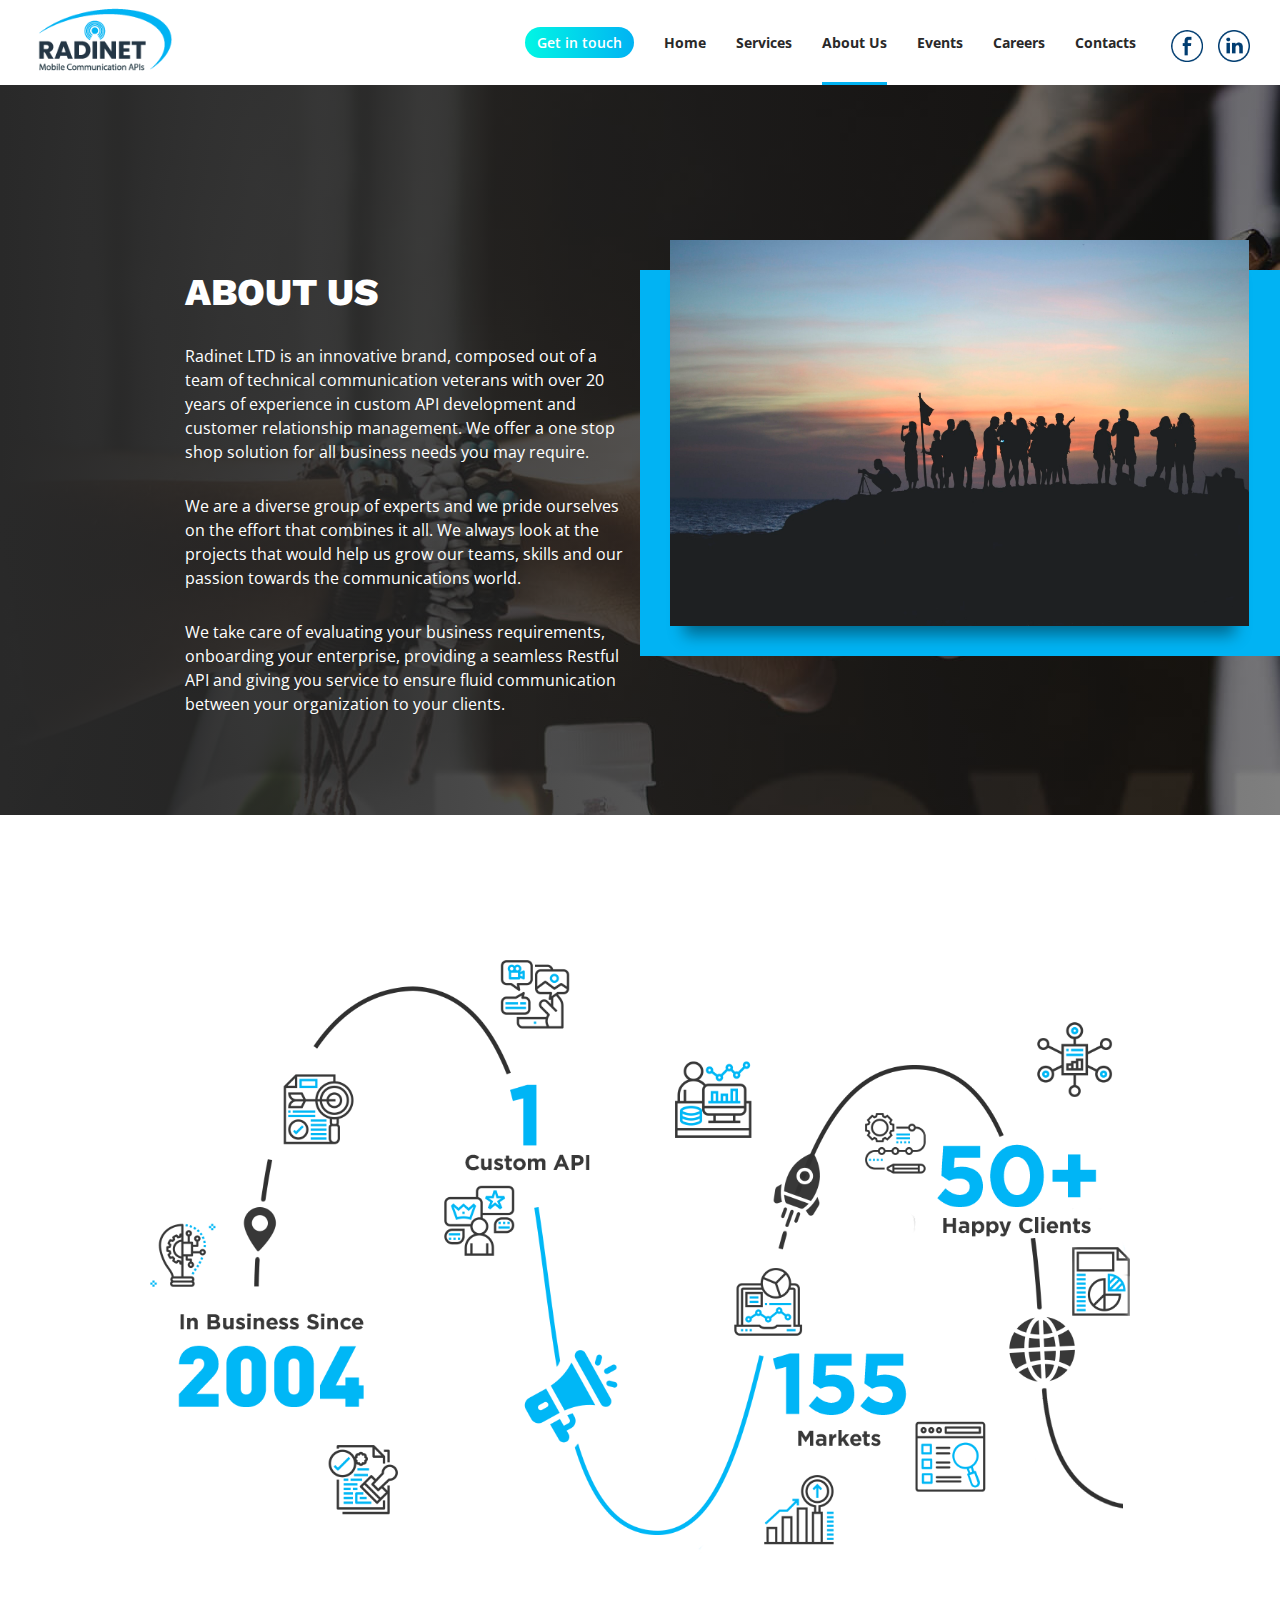
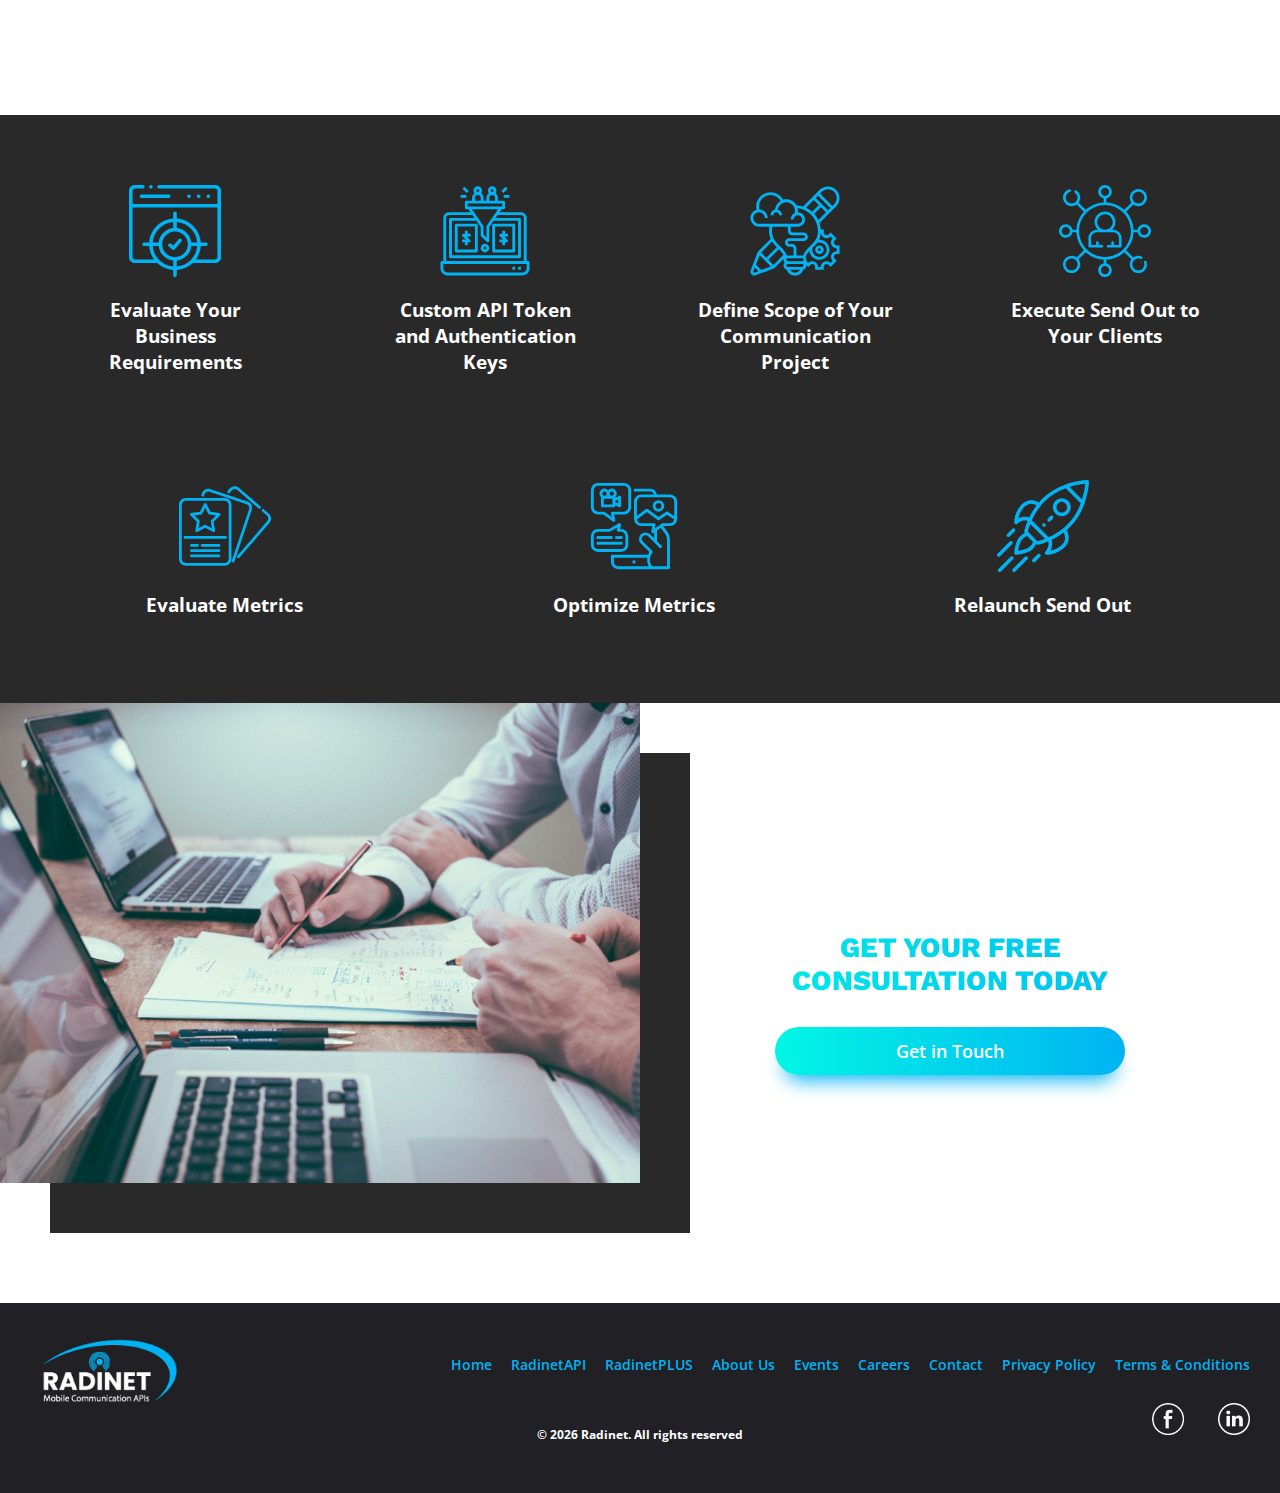
==== commit 7befc1f2: "terms, policy, contact" ====
--- a/about.html
+++ b/about.html
@@ -161,15 +161,9 @@
 		</div>
 		<div class="about_text">
 			<h1>About Us</h1>
-			<p>Radinet is an online agency with over 20 years
-			of experience in online digital and marketing solutions. We 
-			offer a one stop shop solution for all needs you may require.</p>
-			<p>We are a diverse group of experts and we pride ourselves 
-			on the effort that combines it all. We always look on the 
-			projects that would help us grow our teams, skills and our 
-			passion towards the digital world. </p>
-			<p>We take care of Integrating a marketing campaign by 
-			breaking it down and building a complete digital experience.</p>
+			<p>Radinet LTD is an innovative brand, composed out of a team of technical communication veterans with over 20 years of experience in custom API development and customer relationship management. We offer a one stop shop solution for all business needs you may require.</p>
+			<p>We are a diverse group of experts and we pride ourselves on the effort that combines it all. We always look at the projects that would help us grow our teams, skills and our passion towards the communications world.</p>
+			<p>We take care of evaluating your business requirements, onboarding your enterprise, providing a seamless Restful API and giving you service to ensure fluid communication between your organization to your clients.</p>
 				
 		</div>
 
@@ -191,98 +185,44 @@
 		<div class="iconbox">
 
 
-			<svg id="Capa_1" enable-background="new 0 0 512 512" height="512" viewBox="0 0 512 512" width="512" xmlns="http://www.w3.org/2000/svg"><g><path d="m397.737 62.639c0-5.522-4.478-10-10-10h-.057c-5.522 0-9.972 4.478-9.972 10s4.506 10 10.028 10 10.001-4.478 10.001-10z"/><path d="m451.708 62.639c0-5.522-4.478-10-10-10h-.057c-5.522 0-9.972 4.478-9.972 10s4.506 10 10.028 10 10.001-4.478 10.001-10z"/><path d="m343.767 62.639c0-5.522-4.478-10-10-10h-.057c-5.522 0-9.972 4.478-9.972 10s4.506 10 10.028 10 10.001-4.478 10.001-10z"/><path d="m60.263 62.639c0 5.522 4.477 10 10 10h150.262c5.523 0 10-4.478 10-10s-4.477-10-10-10h-150.262c-5.523 0-10 4.477-10 10z"/><path d="m479.919 0h-313.024c-5.523 0-10 4.478-10 10s4.477 10 10 10h313.024c6.661 0 12.081 5.42 12.081 12.081v73.224h-472v-73.224c0-6.661 5.42-12.081 12.082-12.081h44.985c5.523 0 10-4.478 10-10s-4.477-10-10-10h-44.985c-17.69 0-32.082 14.392-32.082 32.081v370.283c0 17.689 14.392 32.081 32.082 32.081h124.998c23.552 22.281 54.595 36.712 88.905 39.077v28.478c0 5.522 4.477 10 10 10s10-4.478 10-10v-28.478c34.318-2.365 65.367-16.795 88.924-39.077h125.008c17.689 0 32.081-14.392 32.081-32.081v-370.283c.002-17.689-14.39-32.081-32.079-32.081zm-347.577 339.799h32.669c4.638 42.508 38.481 76.361 80.975 81.002v32.67c-60.443-4.846-108.8-53.215-113.644-113.672zm214.646-20c-4.641-42.494-38.494-76.337-81.002-80.975v-32.669c60.456 4.844 108.825 53.201 113.671 113.644zm-91.002 81.551c-39.438 0-71.523-32.098-71.523-71.551 0-39.438 32.085-71.523 71.523-71.523 39.454 0 71.551 32.085 71.551 71.523 0 39.453-32.098 71.551-71.551 71.551zm-10-162.526c-42.493 4.639-76.335 38.482-80.974 80.975h-32.669c4.845-60.442 53.201-108.799 113.644-113.644v32.669zm20 181.977c42.509-4.64 76.363-38.494 81.002-81.002h32.669c-4.845 60.458-53.214 108.827-113.671 113.672zm213.933-6.356h-107.421c15.482-21.252 25.298-46.878 27.211-74.646h28.479c5.522 0 10-4.478 10-10s-4.478-10-10-10h-28.479c-4.927-71.476-62.232-128.77-133.722-133.695v-28.478c0-5.522-4.478-10-10-10s-10 4.478-10 10v28.478c-71.475 4.926-128.769 62.219-133.695 133.695h-28.479c-5.523 0-10 4.478-10 10s4.477 10 10 10h28.478c1.913 27.769 11.727 53.395 27.206 74.646h-107.415c-6.662 0-12.082-5.42-12.082-12.081v-277.06h472v277.06c0 6.661-5.42 12.081-12.081 12.081z"/><path d="m290.441 300.279c-4.23-3.546-10.539-2.992-14.087 1.243l-30.166 36.003-11.774-9.972c-4.213-3.569-10.524-3.046-14.094 1.168-3.569 4.215-3.046 10.524 1.168 14.094l19.445 16.469c1.813 1.535 4.105 2.369 6.462 2.369 2.873-.001 5.428-1.194 7.666-3.578l36.623-43.708c3.547-4.233 2.991-10.541-1.243-14.088z"/><path d="m121.995 20h.028c5.523 0 9.986-4.478 9.986-10s-4.491-10-10.014-10-10 4.478-10 10 4.477 10 10 10z"/></g></svg>			<span>Defining scope, targets,
-GEOS and metrics</span>
+			<svg id="Capa_1" enable-background="new 0 0 512 512" height="512" viewBox="0 0 512 512" width="512" xmlns="http://www.w3.org/2000/svg"><g><path d="m397.737 62.639c0-5.522-4.478-10-10-10h-.057c-5.522 0-9.972 4.478-9.972 10s4.506 10 10.028 10 10.001-4.478 10.001-10z"/><path d="m451.708 62.639c0-5.522-4.478-10-10-10h-.057c-5.522 0-9.972 4.478-9.972 10s4.506 10 10.028 10 10.001-4.478 10.001-10z"/><path d="m343.767 62.639c0-5.522-4.478-10-10-10h-.057c-5.522 0-9.972 4.478-9.972 10s4.506 10 10.028 10 10.001-4.478 10.001-10z"/><path d="m60.263 62.639c0 5.522 4.477 10 10 10h150.262c5.523 0 10-4.478 10-10s-4.477-10-10-10h-150.262c-5.523 0-10 4.477-10 10z"/><path d="m479.919 0h-313.024c-5.523 0-10 4.478-10 10s4.477 10 10 10h313.024c6.661 0 12.081 5.42 12.081 12.081v73.224h-472v-73.224c0-6.661 5.42-12.081 12.082-12.081h44.985c5.523 0 10-4.478 10-10s-4.477-10-10-10h-44.985c-17.69 0-32.082 14.392-32.082 32.081v370.283c0 17.689 14.392 32.081 32.082 32.081h124.998c23.552 22.281 54.595 36.712 88.905 39.077v28.478c0 5.522 4.477 10 10 10s10-4.478 10-10v-28.478c34.318-2.365 65.367-16.795 88.924-39.077h125.008c17.689 0 32.081-14.392 32.081-32.081v-370.283c.002-17.689-14.39-32.081-32.079-32.081zm-347.577 339.799h32.669c4.638 42.508 38.481 76.361 80.975 81.002v32.67c-60.443-4.846-108.8-53.215-113.644-113.672zm214.646-20c-4.641-42.494-38.494-76.337-81.002-80.975v-32.669c60.456 4.844 108.825 53.201 113.671 113.644zm-91.002 81.551c-39.438 0-71.523-32.098-71.523-71.551 0-39.438 32.085-71.523 71.523-71.523 39.454 0 71.551 32.085 71.551 71.523 0 39.453-32.098 71.551-71.551 71.551zm-10-162.526c-42.493 4.639-76.335 38.482-80.974 80.975h-32.669c4.845-60.442 53.201-108.799 113.644-113.644v32.669zm20 181.977c42.509-4.64 76.363-38.494 81.002-81.002h32.669c-4.845 60.458-53.214 108.827-113.671 113.672zm213.933-6.356h-107.421c15.482-21.252 25.298-46.878 27.211-74.646h28.479c5.522 0 10-4.478 10-10s-4.478-10-10-10h-28.479c-4.927-71.476-62.232-128.77-133.722-133.695v-28.478c0-5.522-4.478-10-10-10s-10 4.478-10 10v28.478c-71.475 4.926-128.769 62.219-133.695 133.695h-28.479c-5.523 0-10 4.478-10 10s4.477 10 10 10h28.478c1.913 27.769 11.727 53.395 27.206 74.646h-107.415c-6.662 0-12.082-5.42-12.082-12.081v-277.06h472v277.06c0 6.661-5.42 12.081-12.081 12.081z"/><path d="m290.441 300.279c-4.23-3.546-10.539-2.992-14.087 1.243l-30.166 36.003-11.774-9.972c-4.213-3.569-10.524-3.046-14.094 1.168-3.569 4.215-3.046 10.524 1.168 14.094l19.445 16.469c1.813 1.535 4.105 2.369 6.462 2.369 2.873-.001 5.428-1.194 7.666-3.578l36.623-43.708c3.547-4.233 2.991-10.541-1.243-14.088z"/><path d="m121.995 20h.028c5.523 0 9.986-4.478 9.986-10s-4.491-10-10.014-10-10 4.478-10 10 4.477 10 10 10z"/></g></svg>			<span>Evaluate Your Business Requirements</span>
 			
 		</div>
 		<div class="iconbox">
 
 			<svg id="Layer_3" enable-background="new 0 0 64 64" height="512" viewBox="0 0 64 64" width="512" xmlns="http://www.w3.org/2000/svg"><g><path d="m62 52.905h-1v-30c0-2.206-1.794-4-4-4h-14.861l1.385-2h1.476c.553 0 1-.447 1-1v-4c0-.553-.447-1-1-1h-4v-2c0-1.311-.642-2.466-1.619-3.195.383-.504.619-1.125.619-1.805 0-1.654-1.346-3-3-3s-3 1.346-3 3c0 .68.236 1.301.619 1.805-.977.73-1.619 1.884-1.619 3.195v2h-2v-2c0-1.311-.642-2.466-1.619-3.195.383-.504.619-1.125.619-1.805 0-1.654-1.346-3-3-3s-3 1.346-3 3c0 .68.236 1.301.619 1.805-.977.73-1.619 1.884-1.619 3.195v2h-4c-.553 0-1 .447-1 1v4c0 .553.447 1 1 1h1.476l1.385 2h-14.861c-2.206 0-4 1.794-4 4v30h-1c-.553 0-1 .447-1 1v4c0 2.757 2.243 5 5 5h52c2.757 0 5-2.243 5-5v-4c0-.552-.447-1-1-1zm-25-50c.552 0 1 .448 1 1s-.448 1-1 1-1-.448-1-1 .448-1 1-1zm-2 6c0-1.103.897-2 2-2s2 .897 2 2v2h-4zm-8-6c.552 0 1 .448 1 1s-.448 1-1 1-1-.448-1-1 .448-1 1-1zm-2 6c0-1.103.897-2 2-2s2 .897 2 2v2h-4zm-5 6v-2h24v2zm9.293 20.707 4 4c.191.191.447.293.707.293.129 0 .259-.024.383-.076.374-.154.617-.519.617-.924v-9.688l2.986-4.312h17.014v24h-46v-24h17.014l2.986 4.313v5.688c0 .265.105.519.293.706zm3.885-7.276c-.116.167-.178.366-.178.569v7.586l-2-2v-5.586c0-.203-.063-.402-.178-.569l-7.914-11.431h18.182zm-28.178-5.431c0-1.103.897-2 2-2h16.245l1.385 2h-16.63c-.553 0-1 .447-1 1v26c0 .553.447 1 1 1h48c.553 0 1-.447 1-1v-26c0-.553-.447-1-1-1h-16.63l1.385-2h16.245c1.103 0 2 .897 2 2v30h-54zm56 35c0 1.654-1.346 3-3 3h-52c-1.654 0-3-1.346-3-3v-3h58z"/><path d="m55 56.905h2v2h-2z"/><path d="m51 56.905h2v2h-2z"/><path d="m32 46.905c1.654 0 3-1.346 3-3s-1.346-3-3-3-3 1.346-3 3 1.346 3 3 3zm0-4c.552 0 1 .448 1 1s-.448 1-1 1-1-.448-1-1 .448-1 1-1z"/><path d="m43.379 2.405h4.243v2h-4.243z" transform="matrix(.707 -.707 .707 .707 10.919 33.171)"/><path d="m45 6.905h4v2h-4z"/><path d="m17.5 1.284h2v4.243h-2z" transform="matrix(.707 -.707 .707 .707 3.011 14.079)"/><path d="m15 6.905h4v2h-4z"/><path d="m26 26.905h-14c-.553 0-1 .447-1 1v18c0 .553.447 1 1 1h14c.553 0 1-.447 1-1v-18c0-.552-.447-1-1-1zm-1 18h-12v-16h12z"/><path d="m38 46.905h14c.553 0 1-.447 1-1v-18c0-.553-.447-1-1-1h-14c-.553 0-1 .447-1 1v18c0 .553.447 1 1 1zm1-18h12v16h-12z"/><path d="m18 41.905h2v-2h1c.404 0 .77-.243.924-.617.155-.374.069-.804-.217-1.09l-2.293-2.293h2.586v-2h-2v-2h-2v2h-1c-.404 0-.77.243-.924.617-.155.374-.069.804.217 1.09l2.293 2.293h-2.586v2h2z"/><path d="m46 31.905h-2v2h-1c-.404 0-.77.243-.924.617-.155.374-.069.804.217 1.09l2.293 2.293h-2.586v2h2v2h2v-2h1c.404 0 .77-.243.924-.617.155-.374.069-.804-.217-1.09l-2.293-2.293h2.586v-2h-2z"/></g></svg>
-			<span>Conversion flow
-			and strategy</span>
+			<span>Custom API Token and Authentication Keys</span>
 			
 		</div>
 		<div class="iconbox">
 
 			<svg id="_x33_0" enable-background="new 0 0 64 64" height="512" viewBox="0 0 64 64" width="512" xmlns="http://www.w3.org/2000/svg"><g><path d="m49 48c1.654 0 3-1.346 3-3s-1.346-3-3-3-3 1.346-3 3 1.346 3 3 3zm0-4c.551 0 1 .448 1 1s-.449 1-1 1-1-.448-1-1 .449-1 1-1z"/><path d="m59.16 40.778c-.303-.726-.142-1.551.409-2.103l1.455-1.456-4.244-4.244-1.457 1.456c-.551.552-1.377.712-2.141.392-.718-.296-1.182-.99-1.182-1.768v-2.055h-2.051c-.091-1.613-.39-3.172-.886-4.649l11.572-11.572c1.525-1.525 2.365-3.552 2.365-5.708 0-4.45-3.621-8.071-8.071-8.071-2.156 0-4.183.84-5.707 2.364l-11.56 11.561c-1.495-.502-3.08-.794-4.717-.881-1.38-2.411-3.973-4.044-6.945-4.044-.761 0-1.495.114-2.194.313-1.726-3.245-5.079-5.313-8.806-5.313-5.514 0-10 4.486-10 10 0 .766.094 1.52.265 2.258-2.465.746-4.265 3.037-4.265 5.742 0 3.309 2.691 6 6 6h7.254c-.166.989-.254 1.993-.254 3 0 2.201.407 3.992 1.064 5.522l-8.921 8.922-4.964 12.906c-.119.308-.179.632-.179.963 0 1.482 1.206 2.687 2.687 2.687.331 0 .655-.061.964-.179l12.906-4.964 6.523-6.524c-.049.215-.08.437-.08.667 0 .771.301 1.468.78 2-.48.532-.78 1.229-.78 2 0 1.39.955 2.552 2.24 2.89.852 2.44 3.134 4.11 5.76 4.11s4.908-1.67 5.76-4.11c1.285-.338 2.24-1.5 2.24-2.89 0-.075-.017-.145-.022-.218l1.242 1.242 1.457-1.456c.551-.552 1.374-.713 2.14-.394.718.299 1.183.993 1.183 1.771v2.055h6v-2.055c0-.778.465-1.473 1.222-1.786.726-.302 1.551-.143 2.102.409l1.456 1.456 4.244-4.244-1.455-1.456c-.551-.552-.712-1.377-.393-2.141.297-.718.991-1.183 1.769-1.183h2.055v-6h-2.055c-.778 0-1.472-.465-1.785-1.222zm-14.984 2.948c1.091-1.065 2.184-2.153 3.127-3.411.544-.198 1.11-.315 1.697-.315 2.757 0 5 2.243 5 5s-2.243 5-5 5-5-2.243-5-5c0-.433.067-.859.176-1.274zm1.201-23.688 4.623-4.624 3.586 3.586-5.341 5.341c-.749-1.572-1.717-3.018-2.868-4.303zm1.037-11.038 1.586-1.586 8.586 8.586-1.586 1.586zm8.515-6c3.347 0 6.071 2.724 6.071 6.071 0 1.621-.631 3.146-1.778 4.293l-1.222 1.222-8.586-8.586 1.222-1.222c1.147-1.146 2.671-1.778 4.293-1.778zm-9.929 7.414 3.586 3.586-4.621 4.621c-1.284-1.152-2.729-2.121-4.301-2.871zm3 21.586c0 5.203-2.62 7.759-5.394 10.464-1.91 1.863-3.872 3.789-5.014 6.596-.191-.039-.389-.06-.592-.06h-4v-5c0-1.654-1.346-3-3-3h-2c-.551 0-1-.448-1-1s.449-1 1-1h10c1.654 0 3-1.346 3-3s-1.346-3-3-3h-8c-.551 0-1-.448-1-1v-3h5c2.757 0 5-2.243 5-5s-2.243-5-5-5c-.028 0-.054.008-.082.008.043-.334.082-.668.082-1.008 0-.654-.088-1.287-.236-1.896 7.972.888 14.236 7.73 14.236 15.896zm-22 20c0-.552.449-1 1-1h10c.551 0 1 .448 1 1s-.449 1-1 1h-10c-.551 0-1-.448-1-1zm-12.586 0 7.351-7.351c1.23 1.22 2.372 2.454 3.214 3.957l-6.979 6.98zm-10.414-29c0-2.206 1.794-4 4-4s4 1.794 4 4h2c0-3.222-2.555-5.852-5.744-5.987-.17-.654-.256-1.329-.256-2.013 0-4.411 3.589-8 8-8 2.925 0 5.565 1.59 6.969 4.101-2.132 1.251-3.638 3.454-3.919 6.025-1.746.43-3.05 1.997-3.05 3.874h2c0-1.103.897-2 2-2s2 .897 2 2h2c0-1.835-1.248-3.368-2.935-3.838.41-2.912 2.911-5.162 5.935-5.162 3.309 0 6 2.691 6 6 0 .526-.086 1.041-.22 1.543-1.64.821-2.78 2.501-2.78 4.457h2c0-1.654 1.346-3 3-3s3 1.346 3 3-1.346 3-3 3h-27c-2.206 0-4-1.794-4-4zm24 6v3c0 1.654 1.346 3 3 3h8c.551 0 1 .448 1 1s-.449 1-1 1h-10c-1.654 0-3 1.346-3 3s1.346 3 3 3h2c.551 0 1 .448 1 1v5h-4c-.203 0-.401.021-.592.06-1.142-2.807-3.104-4.733-5.014-6.596-2.774-2.705-5.394-5.261-5.394-10.464 0-1.011.121-2.013.308-3zm-7.663 14.249-7.337 7.337-3.586-3.586 7.63-7.63c.939 1.474 2.103 2.704 3.293 3.879zm-11.956 5.546 7.824 7.824-6.624 2.548-3.748-3.748zm-3.447 12.159c-.433.168-.934-.177-.934-.641 0-.085.016-.168.045-.246l1.002-2.606 2.491 2.491zm28.066.046c-1.477 0-2.794-.786-3.524-2h7.048c-.73 1.214-2.047 2-3.524 2zm5-4h-10c-.551 0-1-.448-1-1s.449-1 1-1h10c.551 0 1 .448 1 1s-.449 1-1 1zm24-11h-.055c-1.591 0-3.011.95-3.631 2.452-.616 1.477-.286 3.159.84 4.286l.042.042-1.416 1.416-.042-.042c-1.128-1.128-2.812-1.459-4.319-.827-1.469.608-2.419 2.027-2.419 3.618v.055h-2v-.055c0-1.591-.95-3.011-2.452-3.632-1.479-.617-3.161-.286-4.287.841l-.042.042-1.355-1.355c.08-.269.136-.547.136-.841 0-.71-.258-1.354-.672-1.869.622-1.679 1.597-3.022 2.732-4.262.43 3.45 3.375 6.131 6.94 6.131 3.86 0 7-3.141 7-7s-3.14-7-7-7c-.098 0-.193.01-.29.014.677-1.405 1.142-3.034 1.259-5.014h.031v.055c0 1.591.95 3.012 2.451 3.631 1.476.618 3.16.288 4.287-.84l.042-.042 1.416 1.416-.042.042c-1.126 1.127-1.456 2.81-.827 4.318.607 1.47 2.027 2.42 3.618 2.42h.055z"/></g></svg>
-			<span>Creative and
-			design building</span>
+			<span>Define Scope of Your Communication Project</span>
 			
 		</div>
 		<div class="iconbox ">
 
 			<svg id="Capa_1" enable-background="new 0 0 512 512" height="512" viewBox="0 0 512 512" width="512" xmlns="http://www.w3.org/2000/svg"><g><g><path d="m414.843 263.5h22.298c3.489 17.265 18.777 30.305 37.055 30.305 20.845 0 37.804-16.959 37.804-37.805s-16.959-37.805-37.805-37.805c-18.278 0-33.566 13.04-37.055 30.305h-22.298c-1.783-38.203-17.103-72.927-41.27-99.466l40.164-40.163c7.906 5.757 17.627 9.166 28.134 9.166 26.416 0 47.906-21.491 47.906-47.907s-21.49-47.906-47.906-47.906-47.906 21.491-47.906 47.906c0 10.507 3.408 20.228 9.166 28.134l-40.164 40.163c-26.539-24.166-61.263-39.487-99.466-41.269v-22.298c17.265-3.489 30.305-18.777 30.305-37.055 0-20.846-16.959-37.805-37.805-37.805s-37.805 16.959-37.805 37.805c0 18.278 13.04 33.566 30.305 37.055v22.297c-38.203 1.783-72.927 17.103-99.466 41.269l-40.161-40.16c5.758-7.907 9.167-17.629 9.167-28.136 0-15.952-7.901-30.807-21.135-39.737-3.436-2.316-8.097-1.412-10.412 2.022-2.317 3.434-1.412 8.095 2.021 10.412 9.096 6.137 14.525 16.344 14.525 27.303 0 18.146-14.764 32.91-32.91 32.91s-32.909-14.764-32.909-32.91c0-14.654 9.835-27.679 23.917-31.674 3.985-1.131 6.299-5.278 5.168-9.263s-5.28-6.296-9.262-5.168c-20.504 5.818-34.823 24.777-34.823 46.105 0 26.418 21.492 47.91 47.91 47.91 10.508 0 20.23-3.409 28.136-9.167l40.161 40.16c-24.167 26.539-39.487 61.263-41.27 99.466h-22.297c-3.489-17.265-18.777-30.305-37.055-30.305-20.846.001-37.805 16.96-37.805 37.806s16.959 37.805 37.805 37.805c18.278 0 33.566-13.04 37.055-30.305h22.298c1.783 38.203 17.103 72.927 41.27 99.466l-40.164 40.163c-7.906-5.757-17.627-9.166-28.134-9.166-26.416 0-47.906 21.491-47.906 47.907s21.49 47.906 47.906 47.906 47.906-21.491 47.906-47.906c0-10.507-3.408-20.228-9.166-28.134l40.164-40.163c26.539 24.166 61.263 39.487 99.466 41.269v22.297c-17.265 3.489-30.305 18.777-30.305 37.055 0 20.847 16.959 37.806 37.805 37.806s37.805-16.959 37.805-37.805c0-18.278-13.04-33.566-30.305-37.055v-22.297c38.203-1.783 72.927-17.103 99.466-41.269l40.161 40.16c-5.758 7.907-9.167 17.629-9.167 28.136 0 26.417 21.492 47.91 47.91 47.91s47.91-21.492 47.91-47.91c0-5.186-.826-10.293-2.455-15.182-1.311-3.929-5.56-6.053-9.486-4.744-3.93 1.31-6.054 5.557-4.744 9.487 1.118 3.355 1.686 6.868 1.686 10.438 0 18.146-14.764 32.91-32.91 32.91s-32.91-14.763-32.91-32.91 14.764-32.91 32.91-32.91c4.153 0 8.203.764 12.037 2.271 3.851 1.515 8.208-.382 9.724-4.237 1.515-3.855-.382-8.208-4.237-9.724-5.589-2.196-11.484-3.31-17.523-3.31-10.508 0-20.23 3.409-28.136 9.167l-40.161-40.16c24.164-26.539 39.485-61.263 41.268-99.466zm59.352-30.305c12.575 0 22.805 10.23 22.805 22.805s-10.23 22.805-22.805 22.805-22.805-10.23-22.805-22.805 10.231-22.805 22.805-22.805zm-32.325-195.971c18.145 0 32.906 14.762 32.906 32.906 0 18.145-14.762 32.907-32.906 32.907s-32.906-14.762-32.906-32.907 14.762-32.906 32.906-32.906zm-208.675.581c0-12.575 10.231-22.805 22.805-22.805s22.805 10.23 22.805 22.805-10.231 22.805-22.805 22.805-22.805-10.231-22.805-22.805zm-195.39 241c-12.575 0-22.805-10.23-22.805-22.805s10.23-22.805 22.805-22.805 22.804 10.23 22.804 22.805-10.23 22.805-22.804 22.805zm218.195-166.829c79.415 0 144.024 64.609 144.024 144.024s-64.609 144.024-144.024 144.024-144.024-64.608-144.024-144.024 64.609-144.024 144.024-144.024zm-185.87 362.8c-18.145 0-32.906-14.762-32.906-32.906 0-18.145 14.762-32.907 32.906-32.907s32.906 14.762 32.906 32.907-14.762 32.906-32.906 32.906zm208.675-.581c0 12.575-10.231 22.805-22.805 22.805s-22.805-10.23-22.805-22.805 10.231-22.805 22.805-22.805 22.805 10.231 22.805 22.805z"/><path d="m171.15 348.35h42.355c.023 0 .045.003.068.003s.045-.003.068-.003h24.859c4.143 0 7.5-3.358 7.5-7.5s-3.357-7.5-7.5-7.5h-17.427v-12.7c0-4.142-3.357-7.5-7.5-7.5s-7.5 3.358-7.5 7.5v12.7h-27.423v-36.94c0-18.146 14.759-32.91 32.899-32.91h88.9c18.141 0 32.899 14.764 32.899 32.91v36.94h-27.423v-12.7c0-4.142-3.357-7.5-7.5-7.5s-7.5 3.358-7.5 7.5v12.7h-17.425c-4.143 0-7.5 3.358-7.5 7.5s3.357 7.5 7.5 7.5h24.859c.023 0 .045.003.068.003s.045-.003.068-.003h42.355c4.143 0 7.5-3.358 7.5-7.5v-44.44c0-26.418-21.487-47.91-47.899-47.91h-5.568c11.738-10.622 19.126-25.968 19.126-43.008 0-31.986-26.022-58.008-58.008-58.008s-58.008 26.022-58.008 58.008c0 17.04 7.388 32.386 19.126 43.008h-5.568c-26.412 0-47.899 21.492-47.899 47.91v44.44c-.002 4.142 3.356 7.5 7.498 7.5zm41.842-142.858c0-23.714 19.293-43.008 43.008-43.008s43.008 19.293 43.008 43.008-19.293 43.008-43.008 43.008-43.008-19.293-43.008-43.008z"/></g></g></svg>
-			<span>Media planning
-			and buying</span>
-			
-		</div>
-		<div class="iconbox">
-			<?xml version="1.0" encoding="iso-8859-1"?> <!-- Generator: Adobe Illustrator 19.0.0, SVG Export Plug-In . SVG Version: 6.00 Build 0)  --> <svg version="1.1" id="Capa_1" xmlns="http://www.w3.org/2000/svg" xmlns:xlink="http://www.w3.org/1999/xlink" x="0px" y="0px" 	 viewBox="0 0 512 512" style="enable-background:new 0 0 512 512;" xml:space="preserve"> <g> 	<g> 		<path d="M499.1,186.205l-25.765-22.266c-3.196-2.764-8.029-2.411-10.792,0.787c-2.763,3.197-2.412,8.029,0.787,10.792 			l25.763,22.266c9.184,7.937,10.198,21.866,2.262,31.05L324.008,422.47c-2.763,3.197-2.412,8.029,0.786,10.793 			c1.447,1.251,3.228,1.863,5,1.863c2.147,0,4.28-0.898,5.793-2.648L502.933,238.84C516.388,223.272,514.668,199.659,499.1,186.205z 			"/> 	</g> </g> <g> 	<g> 		<path d="M453.741,147.003L334.557,44.002c-7.542-6.518-17.172-9.705-27.112-8.985c-9.942,0.723-19.006,5.276-25.524,12.817 			l-11.356,13.14c-2.763,3.198-2.412,8.03,0.786,10.793c3.199,2.765,8.03,2.411,10.793-0.786l11.356-13.14 			c3.845-4.448,9.192-7.134,15.057-7.561c5.865-0.431,11.544,1.455,15.993,5.3l119.184,103.001c1.447,1.251,3.228,1.863,5,1.863 			c2.147,0,4.28-0.898,5.793-2.648C457.289,154.598,456.938,149.766,453.741,147.003z"/> 	</g> </g> <g> 	<g> 		<path d="M381.099,119.952L174.911,50.794c-19.511-6.544-40.704,4.005-47.247,23.513l-2.72,8.109 			c-1.344,4.006,0.815,8.344,4.822,9.688c4.007,1.344,8.343-0.814,9.688-4.822l2.72-8.109c3.86-11.509,16.361-17.732,27.871-13.871 			l206.189,69.157c11.509,3.861,17.731,16.363,13.871,27.871l-95.933,286.02c-1.344,4.006,0.815,8.343,4.822,9.688 			c0.807,0.27,1.627,0.399,2.434,0.399c3.198,0,6.18-2.021,7.254-5.22l95.933-286.019 			C411.157,147.691,400.609,126.495,381.099,119.952z"/> 	</g> </g> <g> 	<g> 		<path d="M254.795,100.769H37.318C16.741,100.769,0,117.509,0,138.086v301.679c0,20.577,16.741,37.318,37.318,37.318h217.478 			c20.577,0,37.318-16.741,37.318-37.318V138.086C292.113,117.509,275.373,100.769,254.795,100.769z M276.809,439.765 			c0,12.139-9.876,22.014-22.014,22.014H37.318c-12.139,0-22.014-9.876-22.014-22.014V138.086c0-12.139,9.876-22.014,22.014-22.014 			h217.478c12.139,0,22.014,9.876,22.014,22.014V439.765z"/> 	</g> </g> <g> 	<g> 		<path d="M258.778,311.96H33.336c-4.226,0-7.652,3.426-7.652,7.652c0,4.226,3.426,7.652,7.652,7.652h225.443 			c4.226,0,7.652-3.426,7.652-7.652C266.43,315.386,263.004,311.96,258.778,311.96z"/> 	</g> </g> <g> 	<g> 		<path d="M223.106,355.718h-94.754c-4.226,0-7.652,3.426-7.652,7.652c0,4.226,3.426,7.652,7.652,7.652h94.754 			c4.226,0,7.652-3.426,7.652-7.652C230.758,359.144,227.332,355.718,223.106,355.718z"/> 	</g> </g> <g> 	<g> 		<path d="M102.845,355.718H69.006c-4.226,0-7.652,3.426-7.652,7.652c0,4.226,3.426,7.652,7.652,7.652h33.839 			c4.226,0,7.652-3.426,7.652-7.652C110.497,359.144,107.071,355.718,102.845,355.718z"/> 	</g> </g> <g> 	<g> 		<path d="M223.106,384.969h-154.1c-4.226,0-7.652,3.426-7.652,7.652c0,4.226,3.426,7.652,7.652,7.652h154.1 			c4.226,0,7.652-3.426,7.652-7.652C230.758,388.394,227.332,384.969,223.106,384.969z"/> 	</g> </g> <g> 	<g> 		<path d="M223.106,414.219h-154.1c-4.226,0-7.652,3.426-7.652,7.652c0,4.226,3.426,7.652,7.652,7.652h154.1 			c4.226,0,7.652-3.426,7.652-7.652C230.758,417.645,227.332,414.219,223.106,414.219z"/> 	</g> </g> <g> 	<g> 		<path d="M230.156,189.552c-0.9-2.77-3.294-4.789-6.176-5.207l-49.103-7.135l-21.959-44.495c-1.29-2.612-3.949-4.266-6.862-4.266 			c-2.912,0-5.572,1.654-6.862,4.266l-21.96,44.495l-49.103,7.135c-2.882,0.418-5.277,2.437-6.176,5.207 			c-0.9,2.77-0.149,5.81,1.936,7.843l35.532,34.634l-8.388,48.906c-0.492,2.87,0.688,5.771,3.044,7.483 			c1.333,0.968,2.912,1.461,4.498,1.461c1.217,0,2.44-0.291,3.56-0.878l43.919-23.091l43.919,23.091 			c2.578,1.355,5.702,1.129,8.058-0.583c2.357-1.712,3.536-4.613,3.044-7.483l-8.388-48.906l35.531-34.634 			C230.305,195.362,231.056,192.322,230.156,189.552z M179.127,223.879c-1.804,1.758-2.627,4.291-2.201,6.773l6.447,37.589 			l-33.757-17.748c-2.23-1.171-4.893-1.171-7.121,0l-33.757,17.748l6.447-37.589c0.425-2.482-0.397-5.015-2.201-6.773l-27.309-26.62 			l37.741-5.485c2.492-0.362,4.646-1.927,5.761-4.186l16.878-34.2l16.878,34.2c1.114,2.258,3.269,3.824,5.761,4.186l37.742,5.485 			L179.127,223.879z"/> 	</g> </g> <g> </g> <g> </g> <g> </g> <g> </g> <g> </g> <g> </g> <g> </g> <g> </g> <g> </g> <g> </g> <g> </g> <g> </g> <g> </g> <g> </g> <g> </g> </svg> 			<span>Brand engagement</span>
+			<span>Execute Send Out to Your Clients</span>
+			
+		</div>
+		<div class="iconbox">
+			<?xml version="1.0" encoding="iso-8859-1"?> <!-- Generator: Adobe Illustrator 19.0.0, SVG Export Plug-In . SVG Version: 6.00 Build 0)  --> <svg version="1.1" id="Capa_1" xmlns="http://www.w3.org/2000/svg" xmlns:xlink="http://www.w3.org/1999/xlink" x="0px" y="0px" 	 viewBox="0 0 512 512" style="enable-background:new 0 0 512 512;" xml:space="preserve"> <g> 	<g> 		<path d="M499.1,186.205l-25.765-22.266c-3.196-2.764-8.029-2.411-10.792,0.787c-2.763,3.197-2.412,8.029,0.787,10.792 			l25.763,22.266c9.184,7.937,10.198,21.866,2.262,31.05L324.008,422.47c-2.763,3.197-2.412,8.029,0.786,10.793 			c1.447,1.251,3.228,1.863,5,1.863c2.147,0,4.28-0.898,5.793-2.648L502.933,238.84C516.388,223.272,514.668,199.659,499.1,186.205z 			"/> 	</g> </g> <g> 	<g> 		<path d="M453.741,147.003L334.557,44.002c-7.542-6.518-17.172-9.705-27.112-8.985c-9.942,0.723-19.006,5.276-25.524,12.817 			l-11.356,13.14c-2.763,3.198-2.412,8.03,0.786,10.793c3.199,2.765,8.03,2.411,10.793-0.786l11.356-13.14 			c3.845-4.448,9.192-7.134,15.057-7.561c5.865-0.431,11.544,1.455,15.993,5.3l119.184,103.001c1.447,1.251,3.228,1.863,5,1.863 			c2.147,0,4.28-0.898,5.793-2.648C457.289,154.598,456.938,149.766,453.741,147.003z"/> 	</g> </g> <g> 	<g> 		<path d="M381.099,119.952L174.911,50.794c-19.511-6.544-40.704,4.005-47.247,23.513l-2.72,8.109 			c-1.344,4.006,0.815,8.344,4.822,9.688c4.007,1.344,8.343-0.814,9.688-4.822l2.72-8.109c3.86-11.509,16.361-17.732,27.871-13.871 			l206.189,69.157c11.509,3.861,17.731,16.363,13.871,27.871l-95.933,286.02c-1.344,4.006,0.815,8.343,4.822,9.688 			c0.807,0.27,1.627,0.399,2.434,0.399c3.198,0,6.18-2.021,7.254-5.22l95.933-286.019 			C411.157,147.691,400.609,126.495,381.099,119.952z"/> 	</g> </g> <g> 	<g> 		<path d="M254.795,100.769H37.318C16.741,100.769,0,117.509,0,138.086v301.679c0,20.577,16.741,37.318,37.318,37.318h217.478 			c20.577,0,37.318-16.741,37.318-37.318V138.086C292.113,117.509,275.373,100.769,254.795,100.769z M276.809,439.765 			c0,12.139-9.876,22.014-22.014,22.014H37.318c-12.139,0-22.014-9.876-22.014-22.014V138.086c0-12.139,9.876-22.014,22.014-22.014 			h217.478c12.139,0,22.014,9.876,22.014,22.014V439.765z"/> 	</g> </g> <g> 	<g> 		<path d="M258.778,311.96H33.336c-4.226,0-7.652,3.426-7.652,7.652c0,4.226,3.426,7.652,7.652,7.652h225.443 			c4.226,0,7.652-3.426,7.652-7.652C266.43,315.386,263.004,311.96,258.778,311.96z"/> 	</g> </g> <g> 	<g> 		<path d="M223.106,355.718h-94.754c-4.226,0-7.652,3.426-7.652,7.652c0,4.226,3.426,7.652,7.652,7.652h94.754 			c4.226,0,7.652-3.426,7.652-7.652C230.758,359.144,227.332,355.718,223.106,355.718z"/> 	</g> </g> <g> 	<g> 		<path d="M102.845,355.718H69.006c-4.226,0-7.652,3.426-7.652,7.652c0,4.226,3.426,7.652,7.652,7.652h33.839 			c4.226,0,7.652-3.426,7.652-7.652C110.497,359.144,107.071,355.718,102.845,355.718z"/> 	</g> </g> <g> 	<g> 		<path d="M223.106,384.969h-154.1c-4.226,0-7.652,3.426-7.652,7.652c0,4.226,3.426,7.652,7.652,7.652h154.1 			c4.226,0,7.652-3.426,7.652-7.652C230.758,388.394,227.332,384.969,223.106,384.969z"/> 	</g> </g> <g> 	<g> 		<path d="M223.106,414.219h-154.1c-4.226,0-7.652,3.426-7.652,7.652c0,4.226,3.426,7.652,7.652,7.652h154.1 			c4.226,0,7.652-3.426,7.652-7.652C230.758,417.645,227.332,414.219,223.106,414.219z"/> 	</g> </g> <g> 	<g> 		<path d="M230.156,189.552c-0.9-2.77-3.294-4.789-6.176-5.207l-49.103-7.135l-21.959-44.495c-1.29-2.612-3.949-4.266-6.862-4.266 			c-2.912,0-5.572,1.654-6.862,4.266l-21.96,44.495l-49.103,7.135c-2.882,0.418-5.277,2.437-6.176,5.207 			c-0.9,2.77-0.149,5.81,1.936,7.843l35.532,34.634l-8.388,48.906c-0.492,2.87,0.688,5.771,3.044,7.483 			c1.333,0.968,2.912,1.461,4.498,1.461c1.217,0,2.44-0.291,3.56-0.878l43.919-23.091l43.919,23.091 			c2.578,1.355,5.702,1.129,8.058-0.583c2.357-1.712,3.536-4.613,3.044-7.483l-8.388-48.906l35.531-34.634 			C230.305,195.362,231.056,192.322,230.156,189.552z M179.127,223.879c-1.804,1.758-2.627,4.291-2.201,6.773l6.447,37.589 			l-33.757-17.748c-2.23-1.171-4.893-1.171-7.121,0l-33.757,17.748l6.447-37.589c0.425-2.482-0.397-5.015-2.201-6.773l-27.309-26.62 			l37.741-5.485c2.492-0.362,4.646-1.927,5.761-4.186l16.878-34.2l16.878,34.2c1.114,2.258,3.269,3.824,5.761,4.186l37.742,5.485 			L179.127,223.879z"/> 	</g> </g> <g> </g> <g> </g> <g> </g> <g> </g> <g> </g> <g> </g> <g> </g> <g> </g> <g> </g> <g> </g> <g> </g> <g> </g> <g> </g> <g> </g> <g> </g> </svg> 			<span>Evaluate Metrics</span>
 			
 		</div>
 		<div class="iconbox">
 			<svg xmlns="http://www.w3.org/2000/svg" viewBox="0 0 512 512" width="512" height="512"><g id="Outline"><rect x="248" y="448" width="16" height="16"/><path d="M56,192H85.438l53.914,38.512a8,8,0,0,0,12.492-8.082L145.758,192H200a40.047,40.047,0,0,0,40-40V56a40.047,40.047,0,0,0-40-40H56A40.047,40.047,0,0,0,16,56v96A40.047,40.047,0,0,0,56,192ZM32,56A24.027,24.027,0,0,1,56,32H200a24.027,24.027,0,0,1,24,24v96a24.027,24.027,0,0,1-24,24H136a8,8,0,0,0-7.844,9.57l4.032,20.16-39.54-28.242A8,8,0,0,0,88,176H56a24.027,24.027,0,0,1-24-24Z"/><path d="M72,96v48a8,8,0,0,0,8,8h64a8,8,0,0,0,8-8v-3.055l20.422,10.211A8,8,0,0,0,184,144V96a8,8,0,0,0-11.578-7.156L152,99.055V96c0-.133-.069-.244-.076-.375A27.962,27.962,0,1,0,112,56.466,27.962,27.962,0,1,0,72.076,95.625C72.069,95.756,72,95.867,72,96Zm64,40H88V104h48Zm32-27.055v22.11l-16-8v-6.11ZM132,64a12,12,0,1,1-12,12A12.013,12.013,0,0,1,132,64ZM92,64A12,12,0,1,1,80,76,12.013,12.013,0,0,1,92,64Z"/><path d="M456,80H383.191A40.067,40.067,0,0,0,344,48H256V64h88a23.96,23.96,0,0,1,22.526,16H296a40.047,40.047,0,0,0-40,40v96a40.047,40.047,0,0,0,40,40h62.242l-6.086,30.43a8,8,0,0,0,12.492,8.082L368,292.118v32.57l-22.344-22.344a36.283,36.283,0,1,0-51.312,51.312L341.688,401a75.171,75.171,0,0,0-7.513,15H128v40a40.047,40.047,0,0,0,40,40H448a8,8,0,0,0,8-8V336.32a87.6,87.6,0,0,0-21.422-57.527l-17.022-22.074,1.006-.719H456a40.047,40.047,0,0,0,40-40V120A40.047,40.047,0,0,0,456,80ZM296,96H456a24.027,24.027,0,0,1,24,24v81.052l-35.562-23.708a8.01,8.01,0,0,0-8.876,0L392.273,206.2,332.8,161.6a7.992,7.992,0,0,0-9.594,0L272,200V120A24.027,24.027,0,0,1,296,96ZM144,456V432H329.716a77.928,77.928,0,0,0,7.806,48H168A24.027,24.027,0,0,1,144,456ZM422.219,288.941A72,72,0,0,1,440,336.32V480H356.039a61.984,61.984,0,0,1-8.687-53.727,60.021,60.021,0,0,1,7.687-16.453l3.6-5.359a8,8,0,0,0-.985-10.117l-52-52a20.284,20.284,0,0,1,28.688-28.684l68,68,11.312-11.312L384,340.688v-60l20.528-14.663ZM456,240H416a8,8,0,0,0-4.648,1.488l-39.54,28.242,4.032-20.16A8,8,0,0,0,368,240H296a23.973,23.973,0,0,1-23.625-20.285L328,178l59.2,44.4a7.991,7.991,0,0,0,9.235.258L440,193.613l39.6,26.4A23.986,23.986,0,0,1,456,240Z"/><path d="M392,176a32,32,0,1,0-32-32A32.034,32.034,0,0,0,392,176Zm0-48a16,16,0,1,1-16,16A16.019,16.019,0,0,1,392,128Z"/><path d="M56,400H184a40.047,40.047,0,0,0,40-40V312a40.047,40.047,0,0,0-40-40h-5.75l5.508-22.059a8,8,0,0,0-11.727-8.886L117.875,272H56a40.047,40.047,0,0,0-40,40v48A40.047,40.047,0,0,0,56,400ZM32,312a24.027,24.027,0,0,1,24-24h64a8,8,0,0,0,3.969-1.055l39.726-22.7-3.453,13.813A8,8,0,0,0,168,288h16a24.027,24.027,0,0,1,24,24v48a24.027,24.027,0,0,1-24,24H56a24.027,24.027,0,0,1-24-24Z"/><rect x="48" y="312" width="88" height="16"/><rect x="152" y="312" width="40" height="16"/><rect x="48" y="344" width="144" height="16"/></g></svg>
-			<span>Content strategy</span>
+			<span>Optimize Metrics</span>
 			
 		</div>
 		<div class="iconbox">
 			<?xml version="1.0" encoding="iso-8859-1"?> <!-- Generator: Adobe Illustrator 19.0.0, SVG Export Plug-In . SVG Version: 6.00 Build 0)  --> <svg version="1.1" id="Capa_1" xmlns="http://www.w3.org/2000/svg" xmlns:xlink="http://www.w3.org/1999/xlink" x="0px" y="0px" 	 viewBox="0 0 512.001 512.001" style="enable-background:new 0 0 512.001 512.001;" xml:space="preserve"> <g> 	<g> 		<path d="M268.662,243.351c-3.91-3.91-10.24-3.91-14.15,0c-3.9,3.9-3.9,10.23,0,14.14c3.91,3.9,10.24,3.9,14.15,0 			C272.562,253.581,272.562,247.251,268.662,243.351z"/> 	</g> </g> <g> 	<g> 		<path d="M395.933,116.07c-19.54-19.539-51.172-19.54-70.713,0c-19.489,19.489-19.49,51.209,0.003,70.714 			c19.496,19.484,51.216,19.492,70.71-0.002C415.471,167.244,415.475,135.611,395.933,116.07z M381.791,172.639 			c-11.693,11.694-30.727,11.694-42.426,0.002c-11.695-11.702-11.696-30.736-0.002-42.429c11.723-11.723,30.703-11.725,42.428,0 			C393.514,141.934,393.516,160.915,381.791,172.639z"/> 	</g> </g> <g> 	<g> 		<path d="M509.07,2.929c-1.964-1.963-4.644-3.027-7.43-2.922c-2.261,0.081-56.096,2.245-120.091,24.864 			c-51.28,18.106-94.023,44.029-127.042,77.049c-7.399,7.399-14.599,15.245-21.488,23.396c-32.648-19.218-58.81-13.192-75.349-4.341 			c-38.081,20.38-61.652,75.716-61.652,115.296c0.003,4.044,2.44,7.691,6.176,9.238c1.237,0.513,2.537,0.762,3.825,0.762 			c2.603,0,5.16-1.017,7.073-2.929c20.083-20.083,44.854-18.827,52.946-17.763l3.502,3.502c-6.892,16.4-12.444,32.708-16.516,48.569 			c-1.47,5.74-0.974,11.814,1.211,17.37c-9.628,4.437-18.917,10.952-27.005,19.04c-25.741,25.742-30.968,88.476-31.178,91.134 			c-0.23,2.917,0.828,5.789,2.897,7.858c1.883,1.882,4.43,2.929,7.07,2.929c0.262,0,0.525-0.01,0.788-0.031 			c2.658-0.209,65.394-5.436,91.135-31.177c8.085-8.085,14.599-17.373,19.036-26.999c5.882,2.313,11.936,2.598,17.38,1.203 			c15.854-4.071,32.16-9.621,48.562-16.514l3.502,3.502c1.063,8.093,2.319,32.864-17.763,52.945 			c-2.859,2.86-3.715,7.161-2.167,10.897c1.547,3.737,5.193,6.173,9.238,6.173c39.58,0,94.915-23.571,115.295-61.652 			c8.851-16.537,14.877-42.699-4.341-75.348c8.147-6.886,15.994-14.086,23.396-21.488c33.02-33.02,58.942-75.763,77.048-127.039 			c22.62-63.998,24.783-117.834,24.864-120.094C512.092,7.584,511.033,4.893,509.07,2.929z M118.376,214.762 			c6.212-30.063,24.255-63.052,48.735-76.154c16.359-8.754,34.24-7.896,53.252,2.511c-16.197,21.302-30.278,44.252-42.015,68.487 			c-0.149-0.092-1.949-2.355-5.293-3.109C171.68,206.186,145.221,200.495,118.376,214.762z M183.8,370.63 			c-13.75,13.75-46.005,21.002-66.392,23.963c2.962-20.388,10.215-52.642,23.964-66.391c7.7-7.7,16.628-13.538,25.602-16.826 			l33.652,33.652C197.338,354.002,191.501,362.93,183.8,370.63z M229.39,339.603c-2.894,0.741-6.246-0.347-8.738-2.835 			c-12.937-12.937-17.998-17.998-19.586-19.585c-2.912-2.912-10.053-10.053-25.826-25.827c-2.494-2.499-3.582-5.85-2.843-8.739 			c3.203-12.474,7.392-25.272,12.486-38.193l82.695,82.695C254.655,332.214,241.859,336.402,229.39,339.603z M373.394,344.891 			c-13.102,24.479-46.09,42.523-76.152,48.734c9.585-18.037,11.698-40.998,8.196-54.921c-0.813-3.234-2.923-4.86-3.041-5.051 			c24.233-11.737,47.182-25.818,68.486-42.015C381.29,310.652,382.147,328.535,373.394,344.891z M395.94,243.35 			c-9.011,9.01-18.714,17.715-28.84,25.872c-24.342,19.6-51.134,36.202-79.718,49.418l-94.02-94.018 			c13.216-28.586,29.818-55.378,49.416-79.717c8.164-10.133,16.868-19.837,25.875-28.843 			c29.625-29.626,67.859-53.204,113.671-70.176l83.792,83.792C449.146,175.489,425.568,213.723,395.94,243.35z M473.311,108.587 			l-69.896-69.896c38.081-11.828,71.21-16.257,87.746-17.849C489.568,37.381,485.138,70.51,473.311,108.587z"/> 	</g> </g> <g> 	<g> 		<path d="M240.371,413.049c-3.907-3.905-10.239-3.903-14.143,0.002l-28.28,28.29c-3.904,3.906-3.903,10.238,0.002,14.142 			c3.907,3.904,10.239,3.904,14.143-0.002l28.28-28.29C244.277,423.285,244.276,416.953,240.371,413.049z"/> 	</g> </g> <g> 	<g> 		<path d="M98.954,271.631c-3.904-3.906-10.235-3.906-14.142-0.002l-28.29,28.28c-3.906,3.904-3.907,10.236-0.003,14.142 			c3.903,3.904,10.234,3.908,14.142,0.002l28.29-28.28C102.857,281.869,102.858,275.537,98.954,271.631z"/> 	</g> </g> <g> 	<g> 		<path d="M169.663,427.2c-3.903-3.905-10.236-3.905-14.142-0.001l-67.74,67.73c-3.906,3.905-3.906,10.237-0.001,14.142 			c3.903,3.905,10.236,3.907,14.142,0.001l67.74-67.73C173.568,437.437,173.568,431.105,169.663,427.2z"/> 	</g> </g> <g> 	<g> 		<path d="M89.663,427.2c-3.904-3.905-10.237-3.905-14.142-0.001l-67.74,67.73c-3.906,3.905-3.906,10.237-0.001,14.142 			c3.903,3.905,10.236,3.907,14.142,0.001l67.74-67.73C93.568,437.437,93.568,431.105,89.663,427.2z"/> 	</g> </g> <g> 	<g> 		<path d="M84.802,342.338c-3.904-3.904-10.237-3.904-14.142,0.001l-67.73,67.74c-3.905,3.906-3.905,10.237,0.001,14.143 			c3.905,3.905,10.237,3.905,14.142-0.001l67.73-67.74C88.708,352.575,88.708,346.244,84.802,342.338z"/> 	</g> </g> <g> 	<g> 		<path d="M311.083,200.919c-3.906-3.905-10.236-3.905-14.143,0l-14.14,14.14c-3.905,3.905-3.905,10.237,0,14.143 			c3.906,3.905,10.237,3.905,14.143,0l14.14-14.14C314.988,211.157,314.988,204.825,311.083,200.919z"/> 	</g> </g> <g> </g> <g> </g> <g> </g> <g> </g> <g> </g> <g> </g> <g> </g> <g> </g> <g> </g> <g> </g> <g> </g> <g> </g> <g> </g> <g> </g> <g> </g> </svg>
-			<span>Launch</span>
-			
-		</div>
-	</div>
-</section>
-<section class="iconsection leaders">
-	<h2>Meet our leaders</h2>
-	<div class="iconbox">
-		<img src="./img/leader1.jpg" alt="" class="icon">
-		<span>Olga Terzian</span>
-		<span>Head of Supply</span>
-		<p>Olga has joined Radinet after working 4 years in social media.</p>
-		<p>She holds a team of professional traffic managers geared to provide the ultimate performance your campaign requires.</p>
-	</div>
-	<div class="iconbox">
-		<img src="./img/leader2.jpg" alt="" class="icon">
-		<span>Oksana Bulatova</span>
-		<span>Senior Digital Manager</span>
-		<p>Oksana joined our team a bit more than 2 years ago, striving to become a digital marketing expert. Since then, she has excelled in the role of campaign management, satisfying worldwide businesses' requirements and goals. Oksana currently handles traffic operations, bringing effectiveness and ROI to a wide array of advertisers.
-		</p>
-	</div>
-	<div class="iconbox ">
-		<img src="./img/leader6.jpg" alt="" class="icon">
-		<span>Alyona Kunitsyna</span>
-		<span>Head of Sales</span>
-		<p>Sales is something that makes your life challenging and demanding: every time you should stay aware of all innovations and be the best adviser to your client. In fast-changing world sales manager is a high-skilled, reliable and customer-oriented person. Happy to be in this field for almost 4 years already, with real growth opportunities.</p>
-	</div>
-	<div class="iconbox">
-		<img src="./img/leader3.jpg" alt="" class="icon">
-		<span>Viktoria Kleban</span>
-		<span>Lead of Sales</span>
-		<p>Viktoria made the way from a Sales Manager to a Team Leader in the company. Supplying a full one stop solution to advertisers, gaining trust and keeping in mind client's ROI is the reason she joined Radinet.
-		</p>
-		<p>
-		Viktoria is managing a successful team of professionals, ready to find the most effective, business oriented solution to boost a winning campaign and another happy client.
-		</p>
-	</div>
-	<div class="iconbox ">
-		<img src="./img/leader4.jpg" alt="" class="icon">
-		<span>Julia Litovchenko</span>
-		<span>Senior Sales Manager</span>
-		<p>3 years ago Julia just opened the door for the Marketing World.
-			Now she is a professional Sales Manager who maps potential partnership,
-			devises strategies and techniques necessary for the sales process;
-			Being in customers' shoes is one of her main approaches.</p>
-	</div>
-	<div class="iconbox ">
-		<img src="./img/leader5.jpg" alt="" class="icon">
-		<span>Tania Seleznova</span>
-		<span>Senior Sales Manager</span>
-		<p>Tania says: "Salesman is not a job, it's a lifestyle". </p>
-		<p>Each year in this sphere made her more and more goal oriented, super communicative and passionate about her work. For now Tania holds high level negotiations and nurtures new team members. </p>
-	</div>
-
-	
-</section>
+			<span>Relaunch Send Out</span>
+			
+		</div>
+	</div>
+</section>
+
 <section class="halfblock">
 	<div class="wrapper">
 		<div class="desk img">
--- a/css/styles.css
+++ b/css/styles.css
@@ -134,7 +134,7 @@
 	position: relative;
 	font-weight: 700;
 	cursor: pointer;
-	font-size: 23px;
+	font-size: 19px;
 	display: inline-block;
 	padding: 0px 10px;
 }
@@ -202,11 +202,12 @@
 .desk-menu > li.active:after {
 	content: '';
     position: absolute;
-    bottom: -30px;
+    bottom: -31px;
     width: calc(100% - 20px);
 	background: var(--highlight);
-    height: 4px;
+    height: 3px;
     left:10px;
+	pointer-events: none;
 }
 .social {
 	float: right;
@@ -367,6 +368,9 @@
     height: 600px;
 
 }
+.halfblock img {
+	height: 100%;
+}
 .halfblock .wrapper {
 	height: 600px;
 	display: flex;
@@ -528,7 +532,7 @@
 }
 .about_text p {
 	margin-top: 30px;
-	width: 85%;
+	width: 100%;
 }
 
 .infographic > .wrapper{
@@ -657,6 +661,7 @@
 	padding: 70px 0;
     width: 50vw;
     display: flex;
+	margin: auto;
 }
 .officebox {
 	margin: auto;
@@ -752,10 +757,12 @@
 	position: relative;
 
 }
-.partner > * {
-	color: #fff;
-	white-space: normal;
-	text-align: left;
+.partner svg {
+	height: 150px;
+	margin: auto;
+	display: block;
+	margin-bottom: 20px;
+	width: auto;
 }
 .partner_box > div {
 	max-width: 275px;
@@ -1107,10 +1114,7 @@
 	max-width: 520px;
 	display: inline-block;
 }
-.about_text p {
-	margin-top: 30px;
-	width: 85%;
-}
+
 .audit ul {
 	text-align: left;
 }
@@ -1200,6 +1204,9 @@
 .iconsection.leaders .iconbox  span:nth-child(3) {
 	color: var(--highlight);
 }
+.ppc .halfblock {
+	background: var(--main-color);
+}
 
 .ppc .halfblock .img {
 	display: inline-block;
@@ -1207,7 +1214,7 @@
 	left: 30px;
 	max-width: 701px;
 	width: 50%;
-	background: var(--main-color);
+	background: var(--highlight);
 	background-size: cover;
 	margin-top: 60px;
 	height: 480px;
@@ -1249,9 +1256,9 @@
 	display: inline-block;
 	white-space: nowrap;
 	background: #fff;
-	width: calc(100% / 3 - 40px);
-	padding: 0px 30px 125px;
-	margin: 30px 20px;
+	width: calc(100% / 2 - 40px);
+	padding: 0px 30px 0px;
+	margin: 60px 20px;
 	position: relative;
 	height: fit-content;
 }
@@ -1275,52 +1282,85 @@
 	font-size: 18px;
 	font-weight: 700;
 	position: relative;
+	width: fit-content;
+	margin: auto;
 }
 .ppc .partner ol {
-	list-style: circle;
-	font-size: 14px;
+	list-style: disc;
+	font-size: 16px;
 	font-weight: 400;
+	width: fit-content;
+	margin: auto;
 }
 .ppc .partner ol > li {
 	margin: 8px 0;
 	line-height: 1;
 	color: var(--highlight);
-	font-weight: 700;
+
 }
 
 
 
 .price_box {
-	position: absolute;
-	bottom: 0;
-	left: 0;
-	right: 0;
-
-
-}
-.price_box span {
+text-align: left;
+
+
+}
+.numbers {
 	display: block;
 }
-.price_box .button {
-	position: absolute;
-	bottom: -70px;
+.price_box .text {
+	text-align: center;
+	margin-left: auto;
+	margin-right: auto;
+	display: block;
+	margin-bottom: 30px;
+	margin-top: 30px;
+	position: relative;
+}
+.price_box .text:after {
+	content: '';
+	position: absolute;
+	bottom: -16px;
 	left: 50%;
 	transform: translate(-50%, 0);
+	height: 2px;
+	width: 40px;
+	background: var(--highlight);
+}
+
+.price_box .button {
+
+}
+.price_box .price {
+	font-size: 19px;
+	font-weight: 900;
+	margin-bottom: 20px;
+	display: inline-block;
 }
 .price1, .price2 {
 	padding: 10px 0;
 	text-align: center;
-	color: #fff;
+	color: var(--main-color);
 	font-weight: 600;
-}
-.price1 {
-	background: var(--highlight);
-}
-.price2 {
-	background: var(--main-color);
-}
+	width: fit-content;
+	margin: auto;
+	text-align: left;
+}
+
+.partner h3 span {
+	font-weight: 400;
+text-transform: none}
 .partner .numbers {
-	font-size: 24px;
+	font-size: 14px;
+	color: var(--highlight);
+	font-weight: 400;
+}
+
+.partner .numbers span {
+	color: var(--main-color);
+	font-size: 19px;
+	display: block;
 }
 
 /*
--- a/css/mobile.css
+++ b/css/mobile.css
@@ -339,6 +339,15 @@
 .about .iconsection.dark .iconbox:nth-child(7) {
 	width: 100% !important;
 }
+	.about .iconsection.dark .iconbox:not(:nth-child(-n+4)) {
+		margin: 30px 0 0 0;
+	}
+	.about .iconsection > .wrapper {
+		padding-bottom: 70px;
+	}
+	.about .iconbox {
+		margin-top: 30px;
+	}
 
 .iconsection.leaders {
     text-align: center;
@@ -422,8 +431,8 @@
 		display: inline-block;
 		white-space: nowrap;
 		width: 100%;
-		padding: 70px 30px 180px;
-		margin: 30px 0px;
+		padding: 0px 30px 0px;
+		margin: 60px 0px;
 		position: relative;
 	}
 	.price_box .button {
@@ -440,9 +449,9 @@
 
 .contact .hero {
     display: flex;
-    background: url(../img/contact_hero.jpg) no-repeat;
     background-size: cover;
     background-position: center;
+	height: 80vh;
 }
 
 .twoblocks {
@@ -450,7 +459,7 @@
 }
 .twoblocks p, .twoblocks h2{
 	padding: 0 15px;}
-.twoblocks > div:nth-child(1) {
+.twoblocks > div {
 	padding: 70px 0 0;
 }
 .twoblocks > div {
@@ -463,7 +472,7 @@
 
 .contact .halfblock, .ppc .halfblock {
     height: 100vh;
-    background: linear-gradient( 0deg, #ffffffcc, #ffffffcc), url(../img/team.jpg) no-repeat;
+	background:linear-gradient( 0deg, #292929cc, #292929cc), url(../img/team.jpg) no-repeat;
     background-size: cover;
     background-position: right;
 	color: var(--main-color);
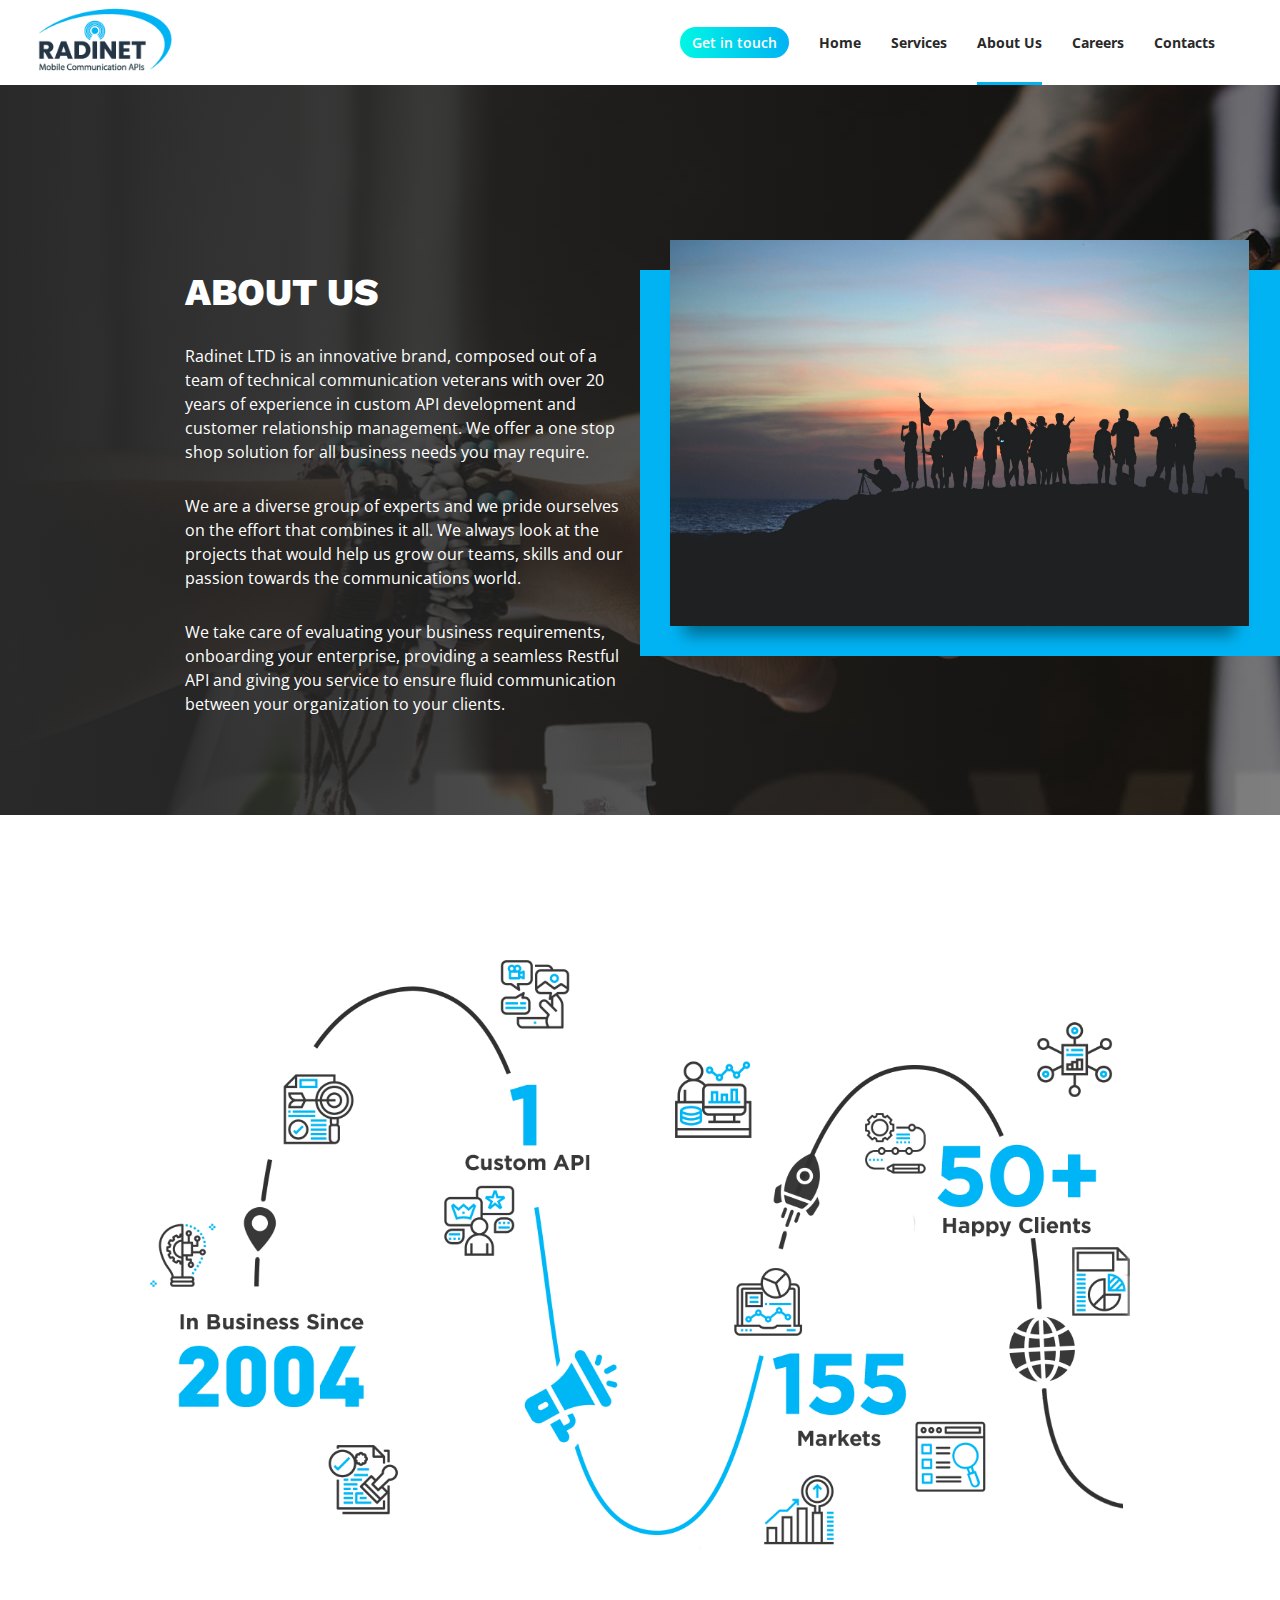
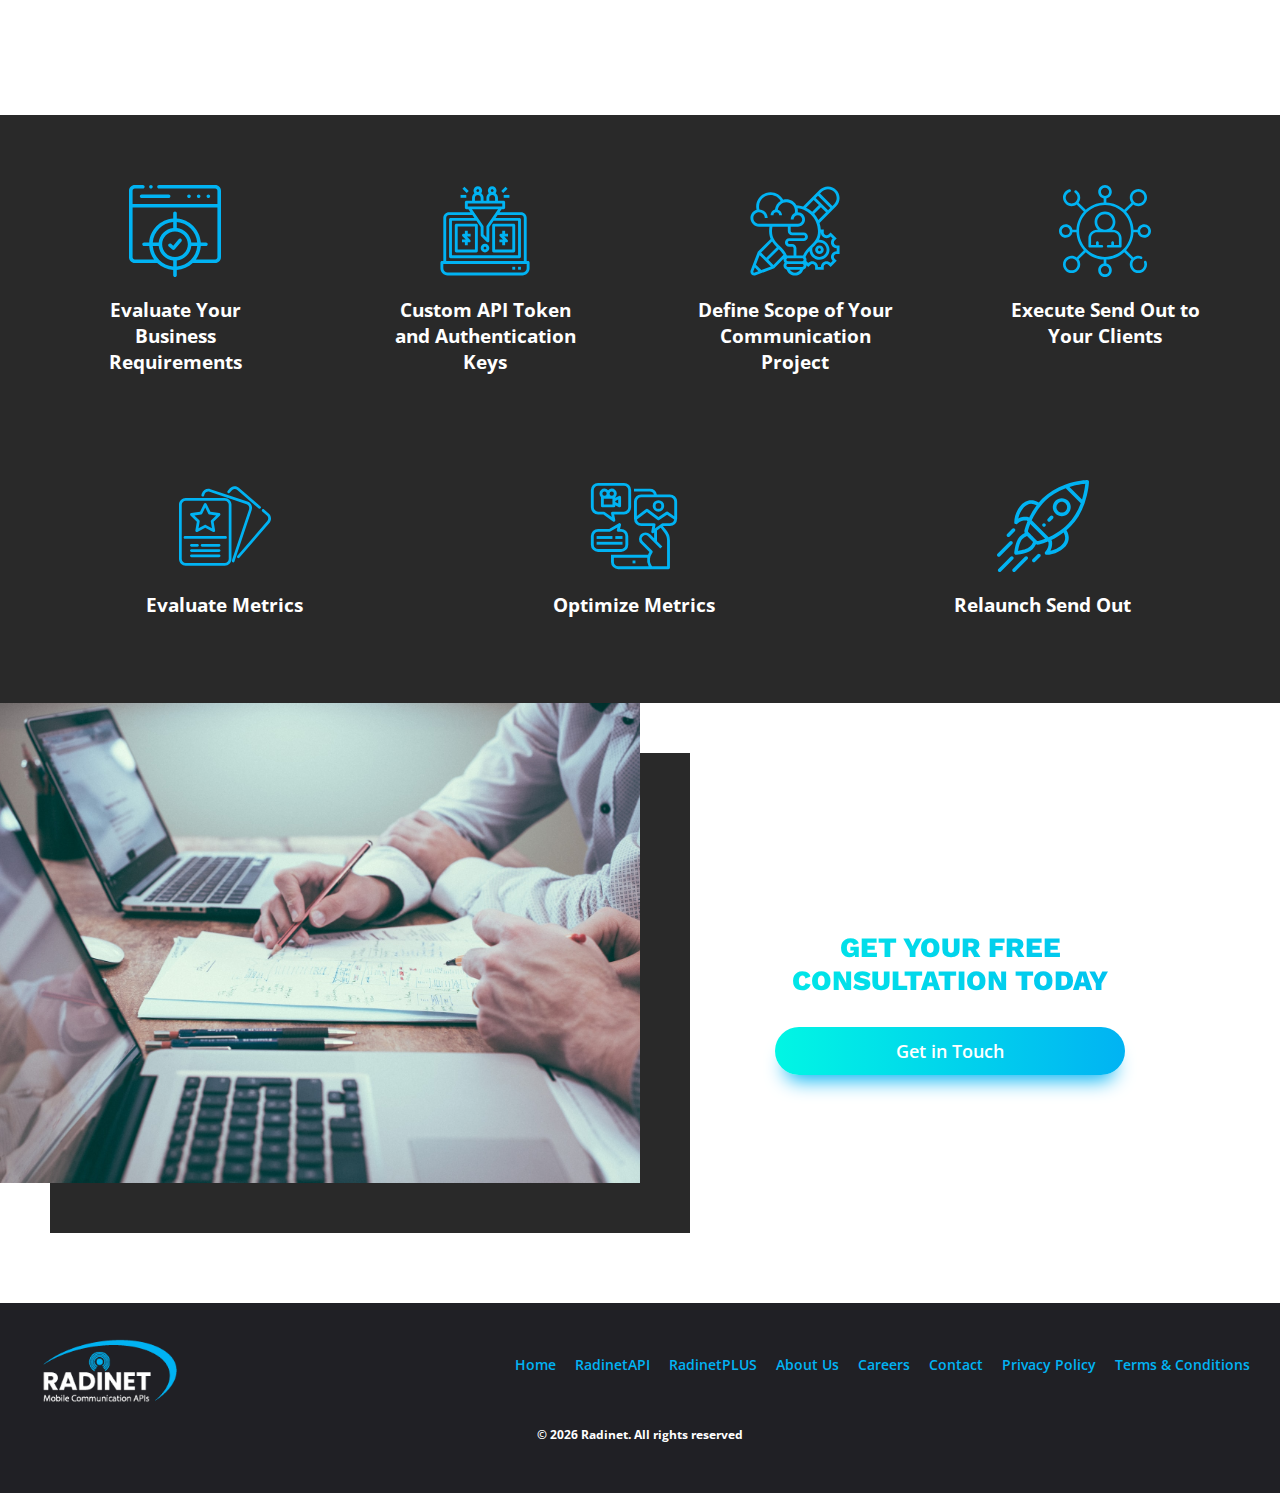
==== commit 5a553f8f: "fb/linkedin buttons, event links deleted" ====
--- a/about.html
+++ b/about.html
@@ -28,21 +28,21 @@
 <header>
 	<div class="wrapper">
 		<a  href="./index.html"><img class="logo" src="./img/logo.png" alt="" ></a>
-		<div class="desk social">
-			<a href="https://www.facebook.com/adavicemedia/" ><img src="./img/icons/facebook_blue.png" alt=""></a>
-			<a href="https://www.linkedin.com/company/adavice-media" class="social"><img src="./img/icons/linkedin_blue.png" alt=""></a>
+		<div class="desk social" style="display: none;">
+			<a href="https://www.facebook.com/" ><img src="./img/icons/facebook_blue.png" alt=""></a>
+			<a href="https://www.linkedin.com/" class="social" style="display: none;"><img src="./img/icons/linkedin_blue.png" alt=""></a>
 		</div>
 		<ul class="desk-menu">
 			<li><a href="./contact.html#form2" class="button">Get in touch</a></li>
 			<li><a href="./index.html">Home</a></li>
 			<li id="services" >Services
 				<ul id="services_sub" class="submenu">
-					<li><a href="./services.html">RadinetAPI</a></li>
-					<li><a href="./ppc.html">RadinetPLUS</a></li>
+					<li><a href="radinet_api.html">RadinetAPI</a></li>
+					<li><a href="radinet_plus.html">RadinetPLUS</a></li>
 				</ul>
 			</li>
 			<li class="active"><a href="./about.html">About Us</a></li>
-			<li><a href="./events.html">Events</a></li>
+
 			<li><a href="./careers.html">Careers</a></li>
 			<li><a href="./contact.html">Contacts</a></li>
 		</ul>
@@ -73,49 +73,13 @@
 					<span class="menu-text">Services</span>
 					<div class="bottom-border"></div>
 					<ul id="submenu_mb">
-						<li><a href="./services.html">RadinetAPI</a></li>
-						<li><a href="./ppc.html">RadinetPLUS</a></li>
+						<li><a href="radinet_api.html">RadinetAPI</a></li>
+						<li><a href="radinet_plus.html">RadinetPLUS</a></li>
 					</ul>
 					<div class="bottom-border"></div>
 				</li>
 
-				<li ><a href="./events.html">
-            <span class="menu-text-icons circle-icon">
-
-
-
-<?xml version="1.0" encoding="iso-8859-1"?>
-				<!-- Generator: Adobe Illustrator 18.1.1, SVG Export Plug-In . SVG Version: 6.00 Build 0)  -->
-<svg version="1.1" id="Capa_1" xmlns="http://www.w3.org/2000/svg" xmlns:xlink="http://www.w3.org/1999/xlink" x="0px" y="0px"
-	 viewBox="0 0 45.186 45.186"  xml:space="preserve">
-<g>
-	<path d="M45.112,17.412c-0.236-0.858-1.039-1.468-1.93-1.468c-4.759,0-9.518,0-14.277,0
-		c-1.36-4.185-2.72-8.37-4.079-12.555c-0.103-0.313-0.203-0.626-0.306-0.938c-0.002-0.005-0.005-0.009-0.006-0.015
-		c-0.149-0.484-0.485-0.908-0.923-1.17c-0.009-0.006-0.018-0.013-0.027-0.018c-0.084-0.049-0.173-0.087-0.263-0.123
-		c-0.037-0.015-0.072-0.031-0.11-0.043c-0.022-0.008-0.044-0.021-0.067-0.027c-0.045-0.012-0.088-0.013-0.132-0.022
-		c-0.07-0.015-0.141-0.029-0.213-0.036c-0.054-0.005-0.106-0.005-0.16-0.006c-0.08-0.001-0.16,0-0.241,0.009
-		c-0.045,0.005-0.088,0.014-0.132,0.022c-0.061,0.011-0.122,0.014-0.184,0.031C22.029,1.062,22,1.079,21.968,1.09
-		c-0.01,0.003-0.02,0.008-0.03,0.012c-0.602,0.214-1.079,0.728-1.266,1.333c-0.002,0.006-0.005,0.011-0.007,0.017
-		c-1.462,4.498-2.922,8.996-4.385,13.493c-4.431,0-8.861,0-13.292,0c-0.329,0-0.657,0-0.986,0c-0.89,0-1.692,0.61-1.929,1.468
-		c-0.256,0.931,0.184,1.724,0.919,2.259c3.797,2.758,7.593,5.516,11.39,8.274c-1.379,4.245-2.758,8.49-4.139,12.735
-		c-0.101,0.312-0.203,0.625-0.305,0.938c-0.515,1.584,1.506,3.299,2.939,2.258c3.906-2.838,7.811-5.675,11.717-8.513
-		c3.64,2.646,7.28,5.289,10.92,7.935c0.266,0.192,0.531,0.385,0.797,0.578c1.434,1.041,3.453-0.674,2.938-2.258
-		c-1.48-4.559-2.963-9.116-4.444-13.675c3.53-2.564,7.061-5.129,10.592-7.694c0.266-0.193,0.531-0.386,0.797-0.58
-		C44.929,19.136,45.368,18.343,45.112,17.412z M23.602,31.177c-0.521-0.379-1.497-0.379-2.02,0c-2.64,1.919-5.28,3.837-7.92,5.755
-		c0.896-2.758,1.792-5.515,2.688-8.272c0.102-0.312,0.203-0.625,0.305-0.938c0.296-0.91-0.211-1.744-0.919-2.258
-		c-2.532-1.84-5.064-3.679-7.597-5.519c2.868,0,5.736,0,8.604,0c0.329,0,0.657,0,0.986,0c0.921,0,1.651-0.616,1.929-1.468
-		c0.978-3.009,1.956-6.02,2.934-9.029c0.875,2.697,1.751,5.393,2.628,8.089c0.102,0.313,0.202,0.625,0.305,0.938
-		c0.277,0.852,1.008,1.468,1.929,1.468c3.197,0,6.394,0,9.59,0c-2.266,1.646-4.531,3.292-6.797,4.938
-		c-0.267,0.193-0.532,0.387-0.799,0.58c-0.708,0.516-1.216,1.348-0.919,2.258c0.997,3.071,1.995,6.141,2.993,9.211
-		c-2.374-1.725-4.749-3.449-7.122-5.174C24.134,31.563,23.869,31.37,23.602,31.177z"/>
-</g>
-
-</svg>
-
-            </span>
-					<span class="menu-text">Events</span>
-					<div class="bottom-border"></div></a>
-				</li>
+
 				<li><a href="careers.html">
             <span class="menu-text-icons circle-icon">
 
@@ -134,7 +98,7 @@
 					<span class="menu-text">Contact Us</span>
 					<div class="bottom-border"></div></a>
 				</li>
-				<li ><a href="https://www.facebook.com/adavicemedia/">
+				<li style="display: none"><a href="https://www.facebook.com/">
             <span class="menu-text-icons circle-icon">
 			<svg version="1.1" style="height: 25px;" viewBox="0 0 112.196 112.196" xmlns="http://www.w3.org/2000/svg" xmlns:xlink="http://www.w3.org/1999/xlink"><g><path d="M70.201,58.294h-10.01v36.672H45.025V58.294h-7.213V45.406h7.213v-8.34   c0-5.964,2.833-15.303,15.301-15.303L71.56,21.81v12.51h-8.151c-1.337,0-3.217,0.668-3.217,3.513v7.585h11.334L70.201,58.294z" style="fill:#FFFFFF;"></path></g><g></g><g></g><g></g><g></g><g></g><g></g><g></g><g></g><g></g><g></g><g></g><g></g><g></g><g></g><g></g></svg>
 
@@ -142,7 +106,7 @@
 					<span class="menu-text">Facebook</span>
 					<div class="bottom-border"></div></a>
 				</li>
-				<li><a href="https://www.linkedin.com/company/adavice-media">
+				<li style="display: none"><a href="https://www.linkedin.com/">
             <span class="menu-text-icons circle-icon">
 				<svg version="1.1" style="height: 25px;" viewBox="0 0 112.196 112.196" xml:space="preserve" xmlns="http://www.w3.org/2000/svg" xmlns:xlink="http://www.w3.org/1999/xlink"><g><g><path d="M89.616,60.611v23.128H76.207V62.161c0-5.418-1.936-9.118-6.791-9.118    c-3.705,0-5.906,2.491-6.878,4.903c-0.353,0.862-0.444,2.059-0.444,3.268v22.524H48.684c0,0,0.18-36.546,0-40.329h13.411v5.715    c-0.027,0.045-0.065,0.089-0.089,0.132h0.089v-0.132c1.782-2.742,4.96-6.662,12.085-6.662    C83.002,42.462,89.616,48.226,89.616,60.611L89.616,60.611z M34.656,23.969c-4.587,0-7.588,3.011-7.588,6.967    c0,3.872,2.914,6.97,7.412,6.97h0.087c4.677,0,7.585-3.098,7.585-6.97C42.063,26.98,39.244,23.969,34.656,23.969L34.656,23.969z     M27.865,83.739H41.27V43.409H27.865V83.739z" style="fill:#F1F2F2;"></path></g></g><g></g><g></g><g></g><g></g><g></g><g></g><g></g><g></g><g></g><g></g><g></g><g></g><g></g><g></g><g></g></svg>
 			</span>
@@ -247,17 +211,17 @@
 		</div>
 		<div class="rightblock">
 			<a href="./index.html">Home</a>
-			<a href="./services.html">RadinetAPI</a>
-			<a href="./services.html">RadinetPLUS</a>
+			<a href="radinet_api.html">RadinetAPI</a>
+			<a href="radinet_api.html">RadinetPLUS</a>
 			<a href="./about.html">About Us</a>
-			<a href="./events.html">Events</a>
+
 			<a href="./careers.html">Careers</a>
 			<a href="./contact.html">Contact</a>
 			<a href="./policy.html">Privacy Policy</a>
 			<a href="./terms.html">Terms & Conditions</a>
-			<div class="social">
-				<a href="https://www.facebook.com/adavicemedia/"><img src="./img/icons/facebook.png" alt=""></a>
-				<a href="https://www.linkedin.com/company/adavice-media"><img src="./img/icons/linkedin.png" alt=""></a>
+			<div class="social" style="display: none;">
+				<a href="https://www.facebook.com/"><img src="./img/icons/facebook.png" alt=""></a>
+				<a href="https://www.linkedin.com/"><img src="./img/icons/linkedin.png" alt=""></a>
 			</div>
 		</div>
 	</div>
--- a/css/styles.css
+++ b/css/styles.css
@@ -492,7 +492,6 @@
 .about .hero {
 	background: linear-gradient( to right, var(--main-color), #00000080), url(../img/hero_about.jpg);
 	overflow: hidden;
-
 	display: flex;
 }
 
@@ -1000,14 +999,12 @@
 /*========== TERMS ==========*/
 
 .terms-section {
-    margin-top: 85px;
     padding: 70px 0;
 }
 .terms-section .wrapper {
     max-width: 600px;
 }
 .terms-section h1 {
-    margin-top: 50px;
     margin-bottom: 30px;
     text-align: center;
 
--- a/css/mobile.css
+++ b/css/mobile.css
@@ -83,7 +83,7 @@
 		width: calc(100% - 40px);
 		margin: 0 auto;
 		overflow: hidden;
-		top: 300px;
+		top: 215px;
 		transform: translateY(-50%);
 		left: 0;
 		right: 0;
@@ -239,7 +239,7 @@
 
 	}
 	.third_block {
-		background: linear-gradient( 0deg, #003d71e8, #003d71e8), url(../img/23_image.jpg) no-repeat;
+		background: linear-gradient( 0deg,#000000c7,#000000c7), url(../img/23_image.jpg) no-repeat;
 		background-size: cover;
 		color: #fff;
 		height: 630px;
@@ -256,8 +256,9 @@
 	.hero h1{
 		font-size: 28px;
 	}
-	.hero {height: 100vh;
-		padding: 155px 0 70px;
+	.hero {
+		height: 100vh;
+		padding: 70px 0 70px;
 	}
 
 	body > section:nth-child(5) > .iconsection {
@@ -274,7 +275,7 @@
 	}
 	.halfblock {
 		height: 100vh;
-		background: linear-gradient( 0deg, #003d71e8, #003d71e8), url(../img/23_image.jpg) no-repeat;
+		background: linear-gradient( 0deg,#000000c7,#000000c7), url(../img/23_image.jpg) no-repeat;
 		background-size: cover;
 		background-position: right;
 	}
@@ -374,7 +375,7 @@
 }
 .halfblock {
     height: 100vh;
-    background: linear-gradient( 0deg, #003d71e8, #003d71e8), url(../img/team.jpg) no-repeat;
+    background: linear-gradient( 0deg,#000000c7,#000000c7), url(../img/team.jpg) no-repeat;
     background-size: cover;
     background-position: right;
 }
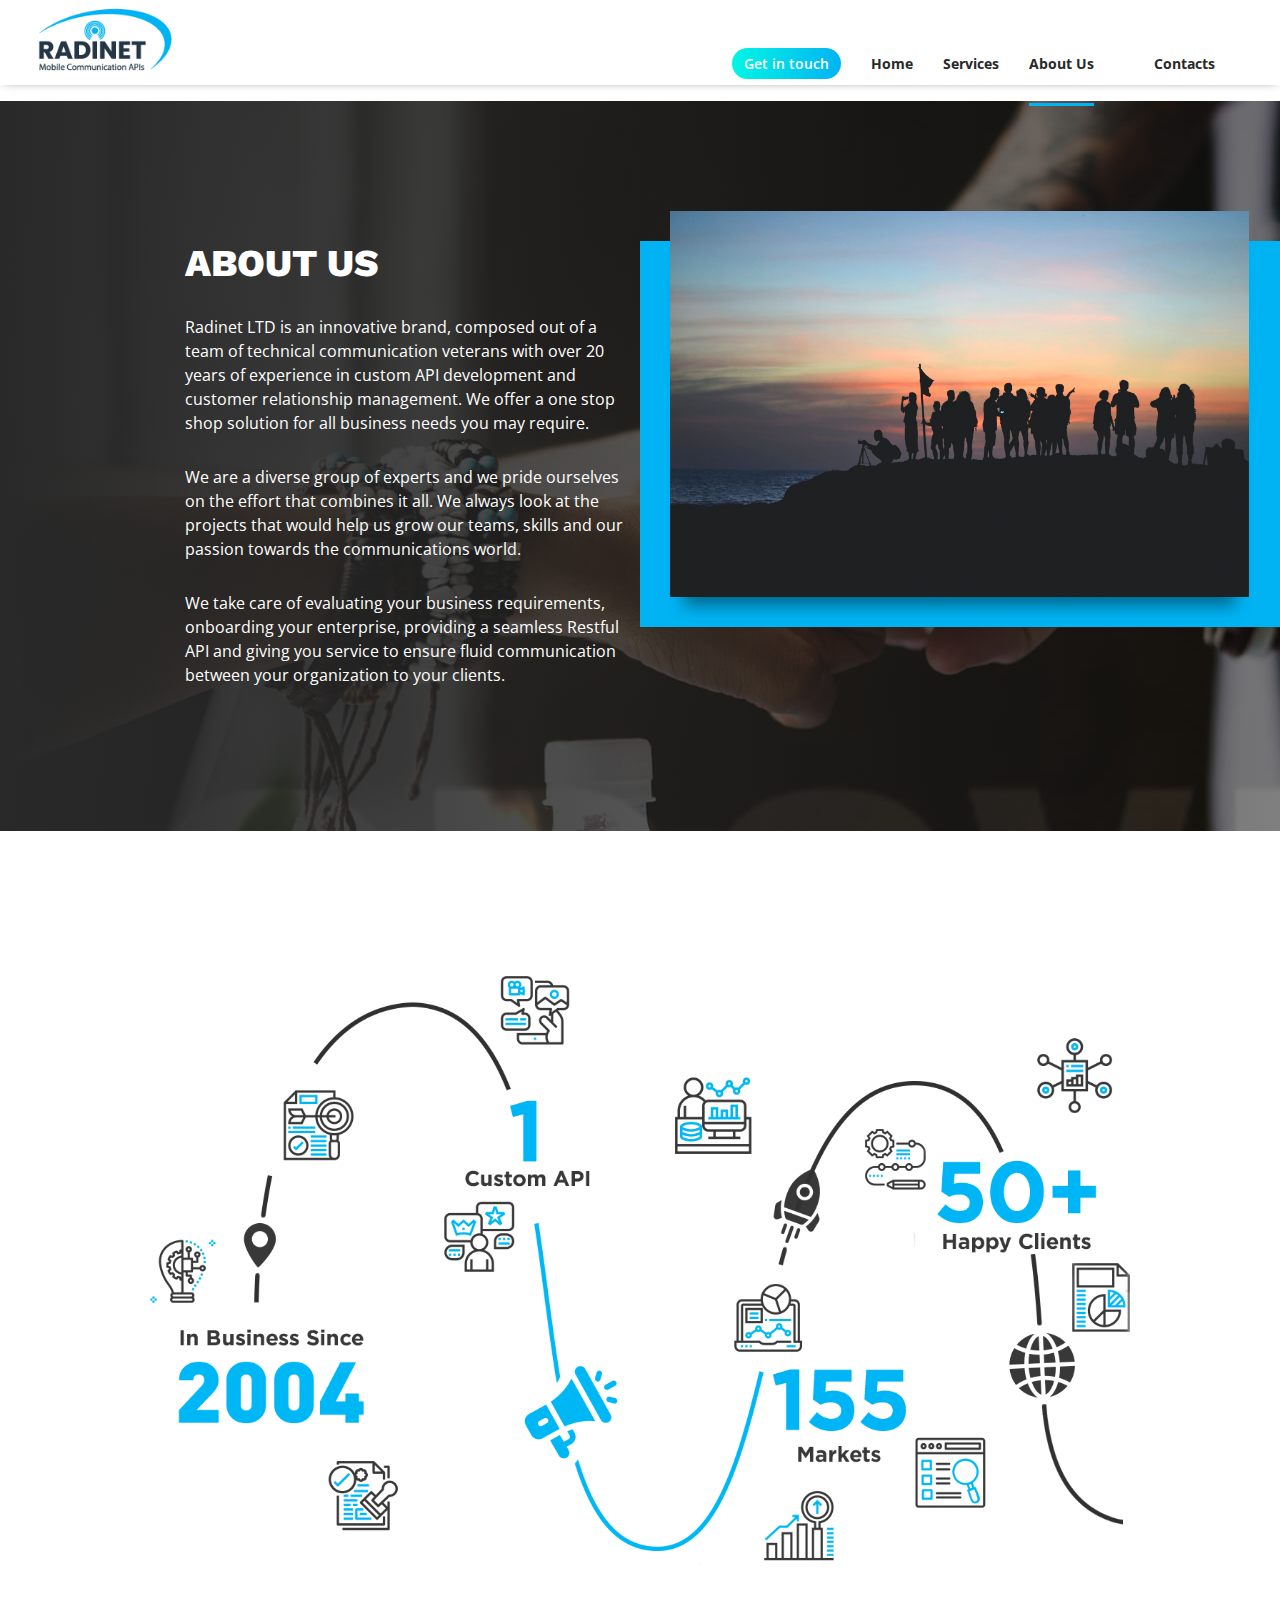
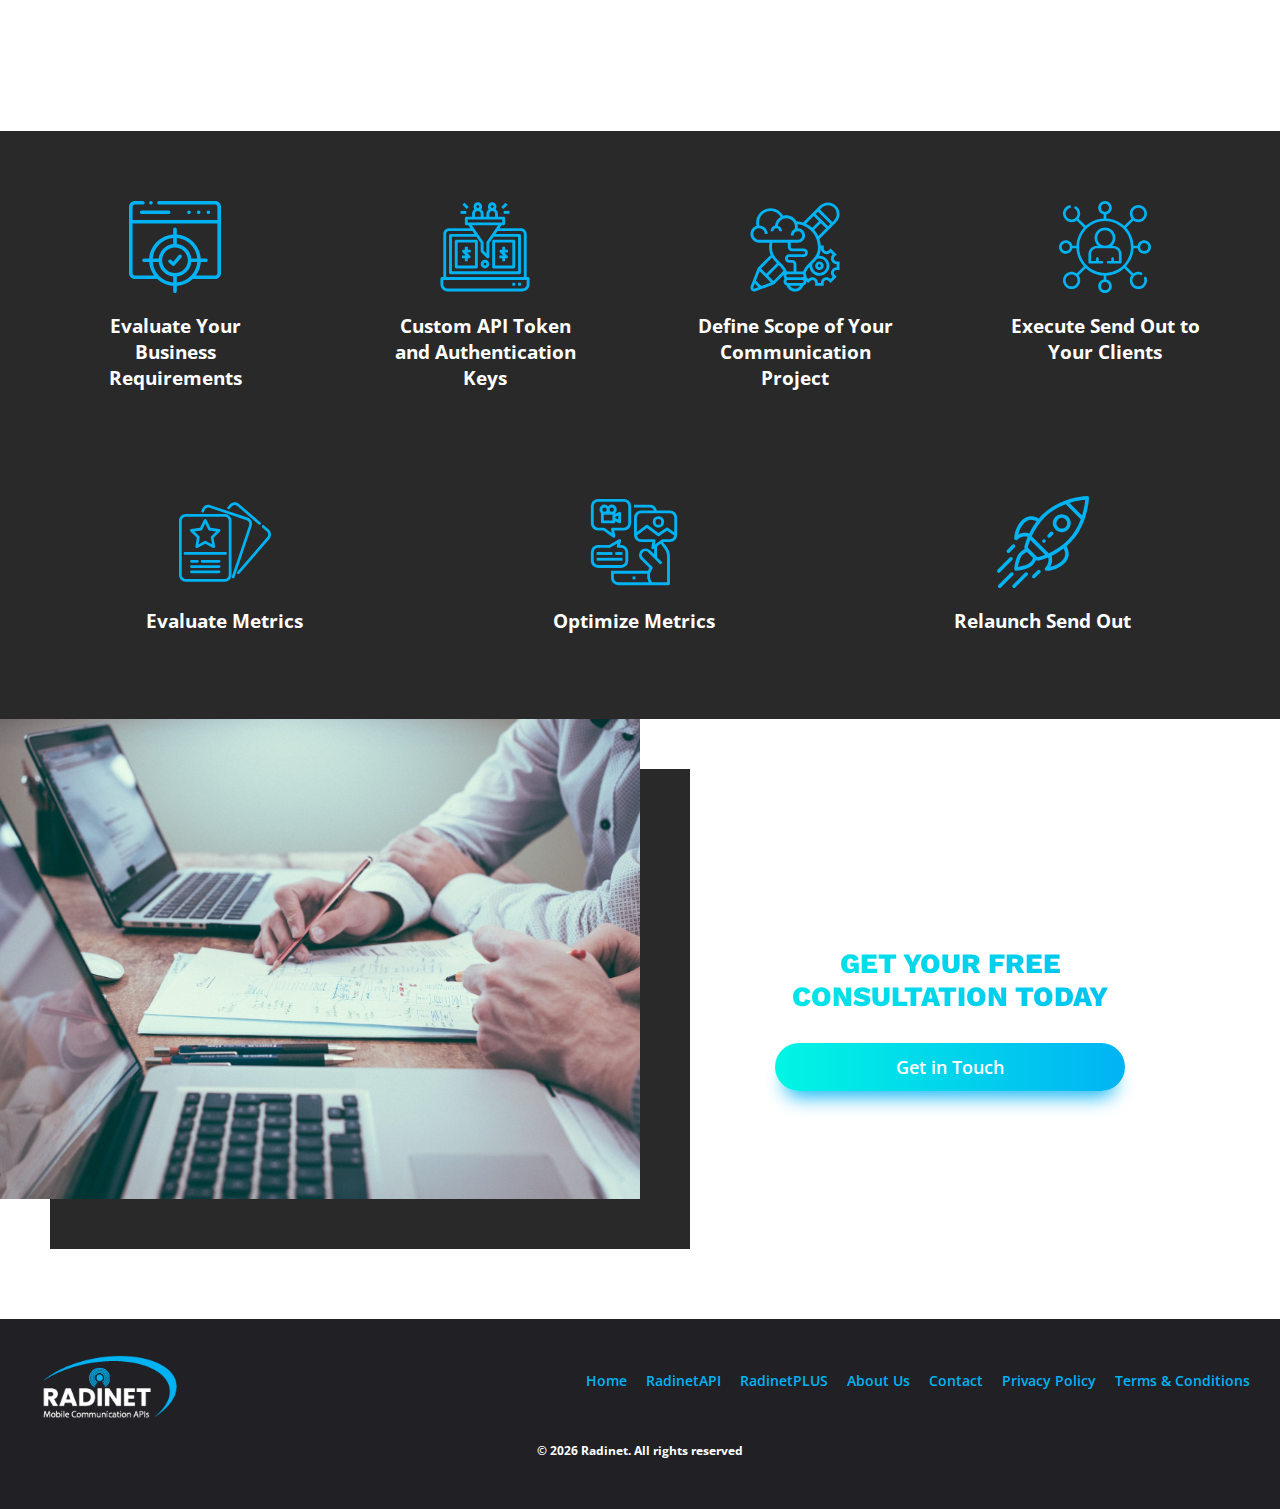
==== commit 48cf4374: "careers deleted, minor edits" ====
--- a/about.html
+++ b/about.html
@@ -43,7 +43,7 @@
 			</li>
 			<li class="active"><a href="./about.html">About Us</a></li>
 
-			<li><a href="./careers.html">Careers</a></li>
+			<li></li>
 			<li><a href="./contact.html">Contacts</a></li>
 		</ul>
 		<nav id="navigation" class="mob-navigation">
@@ -80,15 +80,7 @@
 				</li>
 
 
-				<li><a href="careers.html">
-            <span class="menu-text-icons circle-icon">
-
-				<svg aria-hidden="true" focusable="false" data-prefix="fas" data-icon="handshake" class="svg-inline--fa fa-handshake fa-w-20" role="img" xmlns="http://www.w3.org/2000/svg" viewBox="0 0 640 512"><path fill="currentColor" d="M434.7 64h-85.9c-8 0-15.7 3-21.6 8.4l-98.3 90c-.1.1-.2.3-.3.4-16.6 15.6-16.3 40.5-2.1 56 12.7 13.9 39.4 17.6 56.1 2.7.1-.1.3-.1.4-.2l79.9-73.2c6.5-5.9 16.7-5.5 22.6 1 6 6.5 5.5 16.6-1 22.6l-26.1 23.9L504 313.8c2.9 2.4 5.5 5 7.9 7.7V128l-54.6-54.6c-5.9-6-14.1-9.4-22.6-9.4zM544 128.2v223.9c0 17.7 14.3 32 32 32h64V128.2h-96zm48 223.9c-8.8 0-16-7.2-16-16s7.2-16 16-16 16 7.2 16 16-7.2 16-16 16zM0 384h64c17.7 0 32-14.3 32-32V128.2H0V384zm48-63.9c8.8 0 16 7.2 16 16s-7.2 16-16 16-16-7.2-16-16c0-8.9 7.2-16 16-16zm435.9 18.6L334.6 217.5l-30 27.5c-29.7 27.1-75.2 24.5-101.7-4.4-26.9-29.4-24.8-74.9 4.4-101.7L289.1 64h-83.8c-8.5 0-16.6 3.4-22.6 9.4L128 128v223.9h18.3l90.5 81.9c27.4 22.3 67.7 18.1 90-9.3l.2-.2 17.9 15.5c15.9 13 39.4 10.5 52.3-5.4l31.4-38.6 5.4 4.4c13.7 11.1 33.9 9.1 45-4.7l9.5-11.7c11.2-13.8 9.1-33.9-4.6-45.1z"></path></svg>
-
-            </span>
-					<span class="menu-text">Career</span>
-					<div class="bottom-border"></div></a>
-				</li>
+
 
 				<li><a href="./contact.html">
             <span class="menu-text-icons circle-icon">
@@ -215,7 +207,7 @@
 			<a href="radinet_api.html">RadinetPLUS</a>
 			<a href="./about.html">About Us</a>
 
-			<a href="./careers.html">Careers</a>
+
 			<a href="./contact.html">Contact</a>
 			<a href="./policy.html">Privacy Policy</a>
 			<a href="./terms.html">Terms & Conditions</a>
--- a/css/styles.css
+++ b/css/styles.css
@@ -22,7 +22,7 @@
 
 	color: var(--main-color)
 }
-body, p, h1, h2, h3, h4, span, ul {
+body, p, h1, h2, h3, h4, span, ul, textarea {
 	font-family: 'Open Sans', sans-serif;
 	margin: 0;
 	padding: 0;
@@ -493,11 +493,12 @@
 	background: linear-gradient( to right, var(--main-color), #00000080), url(../img/hero_about.jpg);
 	overflow: hidden;
 	display: flex;
+	min-height: 700px;
 }
 
 .about .hero .wrapper {
 	display: flex;
-	height: 40vh;
+	height: fit-content;
 	margin: auto;
 }
 .about_text {
@@ -1272,14 +1273,14 @@
 }
 .ppc .partner h3 {
 	text-align: center;
-	margin-bottom: 30px
+	margin-bottom: 20px
 }
 .ppc .partner > ul {
 	list-style: none;
 	font-size: 18px;
 	font-weight: 700;
 	position: relative;
-	width: fit-content;
+	max-width: 330px;
 	margin: auto;
 }
 .ppc .partner ol {
@@ -1291,8 +1292,9 @@
 }
 .ppc .partner ol > li {
 	margin: 8px 0;
-	line-height: 1;
-	color: var(--highlight);
+
+	color: var(--main-color);
+	line-height: 1.3;
 
 }
 
@@ -1332,11 +1334,11 @@
 .price_box .price {
 	font-size: 19px;
 	font-weight: 900;
-	margin-bottom: 20px;
+	margin-bottom: 15px;
 	display: inline-block;
 }
 .price1, .price2 {
-	padding: 10px 0;
+
 	text-align: center;
 	color: var(--main-color);
 	font-weight: 600;
@@ -1344,12 +1346,18 @@
 	margin: auto;
 	text-align: left;
 }
+.partners .subtitle {
+	text-align: center;
+	color: var(--highlight);
+	margin-top: 20px;
+}
 
 .partner h3 span {
 	font-weight: 400;
-text-transform: none}
+text-transform: none;
+display: block}
 .partner .numbers {
-	font-size: 14px;
+	font-size: 16px;
 	color: var(--highlight);
 	font-weight: 400;
 }
--- a/css/mobile.css
+++ b/css/mobile.css
@@ -83,7 +83,7 @@
 		width: calc(100% - 40px);
 		margin: 0 auto;
 		overflow: hidden;
-		top: 215px;
+		top: 190px;
 		transform: translateY(-50%);
 		left: 0;
 		right: 0;
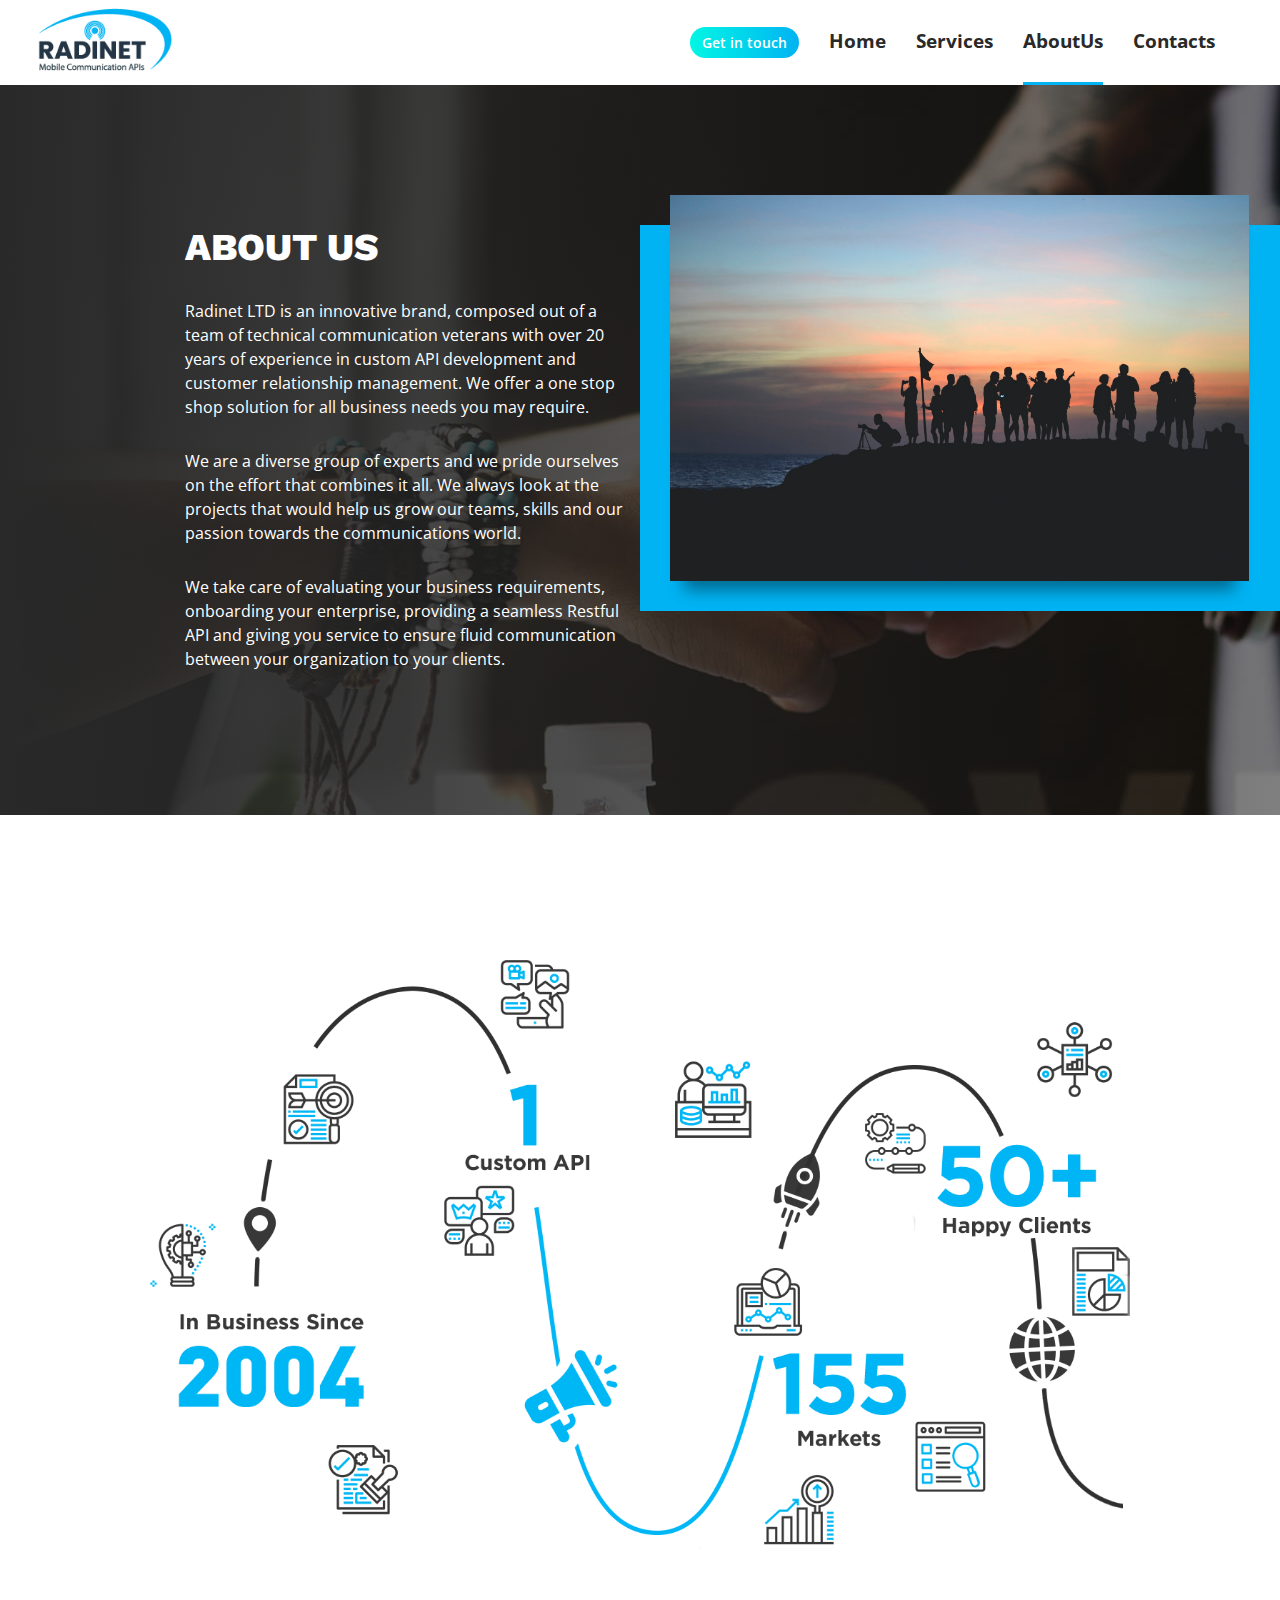
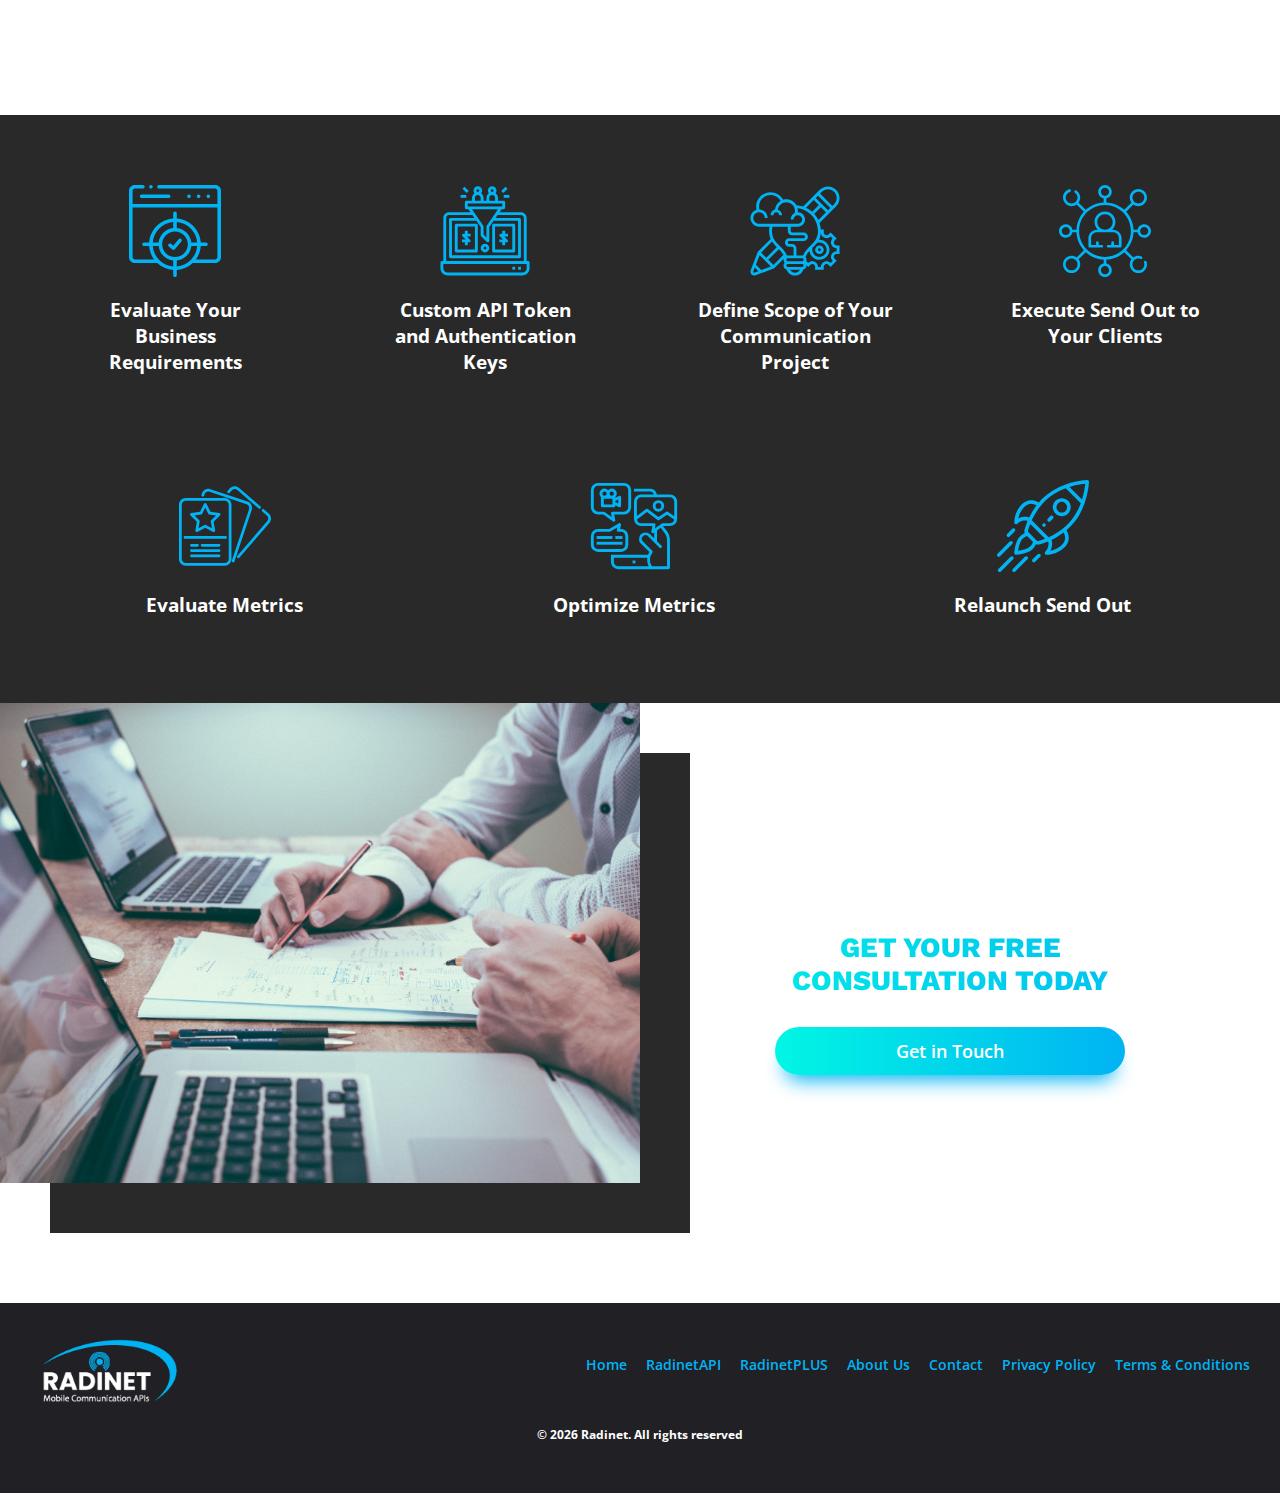
==== commit c1b855ed: "menu fixed" ====
--- a/about.html
+++ b/about.html
@@ -41,9 +41,7 @@
 					<li><a href="radinet_plus.html">RadinetPLUS</a></li>
 				</ul>
 			</li>
-			<li class="active"><a href="./about.html">About Us</a></li>
-
-			<li></li>
+			<li class="active"><a href="./about.html">AboutUs</a></li>
 			<li><a href="./contact.html">Contacts</a></li>
 		</ul>
 		<nav id="navigation" class="mob-navigation">
@@ -78,6 +76,38 @@
 					</ul>
 					<div class="bottom-border"></div>
 				</li>
+				<li><a href="./about.html">
+            <span class="menu-text-icons circle-icon effect-menu-text-icons">
+
+<svg version="1.1" id="Capa_1" xmlns="http://www.w3.org/2000/svg" xmlns:xlink="http://www.w3.org/1999/xlink" x="0px" y="0px" viewBox="0 0 45.186 45.186" xml:space="preserve">
+<g>
+	<path d="M45.112,17.412c-0.236-0.858-1.039-1.468-1.93-1.468c-4.759,0-9.518,0-14.277,0
+		c-1.36-4.185-2.72-8.37-4.079-12.555c-0.103-0.313-0.203-0.626-0.306-0.938c-0.002-0.005-0.005-0.009-0.006-0.015
+		c-0.149-0.484-0.485-0.908-0.923-1.17c-0.009-0.006-0.018-0.013-0.027-0.018c-0.084-0.049-0.173-0.087-0.263-0.123
+		c-0.037-0.015-0.072-0.031-0.11-0.043c-0.022-0.008-0.044-0.021-0.067-0.027c-0.045-0.012-0.088-0.013-0.132-0.022
+		c-0.07-0.015-0.141-0.029-0.213-0.036c-0.054-0.005-0.106-0.005-0.16-0.006c-0.08-0.001-0.16,0-0.241,0.009
+		c-0.045,0.005-0.088,0.014-0.132,0.022c-0.061,0.011-0.122,0.014-0.184,0.031C22.029,1.062,22,1.079,21.968,1.09
+		c-0.01,0.003-0.02,0.008-0.03,0.012c-0.602,0.214-1.079,0.728-1.266,1.333c-0.002,0.006-0.005,0.011-0.007,0.017
+		c-1.462,4.498-2.922,8.996-4.385,13.493c-4.431,0-8.861,0-13.292,0c-0.329,0-0.657,0-0.986,0c-0.89,0-1.692,0.61-1.929,1.468
+		c-0.256,0.931,0.184,1.724,0.919,2.259c3.797,2.758,7.593,5.516,11.39,8.274c-1.379,4.245-2.758,8.49-4.139,12.735
+		c-0.101,0.312-0.203,0.625-0.305,0.938c-0.515,1.584,1.506,3.299,2.939,2.258c3.906-2.838,7.811-5.675,11.717-8.513
+		c3.64,2.646,7.28,5.289,10.92,7.935c0.266,0.192,0.531,0.385,0.797,0.578c1.434,1.041,3.453-0.674,2.938-2.258
+		c-1.48-4.559-2.963-9.116-4.444-13.675c3.53-2.564,7.061-5.129,10.592-7.694c0.266-0.193,0.531-0.386,0.797-0.58
+		C44.929,19.136,45.368,18.343,45.112,17.412z M23.602,31.177c-0.521-0.379-1.497-0.379-2.02,0c-2.64,1.919-5.28,3.837-7.92,5.755
+		c0.896-2.758,1.792-5.515,2.688-8.272c0.102-0.312,0.203-0.625,0.305-0.938c0.296-0.91-0.211-1.744-0.919-2.258
+		c-2.532-1.84-5.064-3.679-7.597-5.519c2.868,0,5.736,0,8.604,0c0.329,0,0.657,0,0.986,0c0.921,0,1.651-0.616,1.929-1.468
+		c0.978-3.009,1.956-6.02,2.934-9.029c0.875,2.697,1.751,5.393,2.628,8.089c0.102,0.313,0.202,0.625,0.305,0.938
+		c0.277,0.852,1.008,1.468,1.929,1.468c3.197,0,6.394,0,9.59,0c-2.266,1.646-4.531,3.292-6.797,4.938
+		c-0.267,0.193-0.532,0.387-0.799,0.58c-0.708,0.516-1.216,1.348-0.919,2.258c0.997,3.071,1.995,6.141,2.993,9.211
+		c-2.374-1.725-4.749-3.449-7.122-5.174C24.134,31.563,23.869,31.37,23.602,31.177z"></path>
+</g>
+
+</svg>
+
+            </span>
+					<span class="menu-text effect-menu-text">About Us</span>
+					<div class="bottom-border"></div></a>
+				</li>
 
 
 
--- a/css/styles.css
+++ b/css/styles.css
@@ -1287,7 +1287,7 @@
 	list-style: disc;
 	font-size: 16px;
 	font-weight: 400;
-	width: fit-content;
+
 	margin: auto;
 }
 .ppc .partner ol > li {
--- a/css/mobile.css
+++ b/css/mobile.css
@@ -1,4 +1,4 @@
-@media all and (max-width: 1280px) {
+/*@media all and (max-width: 1280px) {
 	.desk-menu li {
 		font-size: 14px;
 		height: 47px;
@@ -7,7 +7,7 @@
 	.desk-menu > li.active:after {
 		bottom: -5px;
 	}
-}
+}*/
 @media all and (max-width: 980px) {
 	[class*="desk"] {
 		display: none !important;
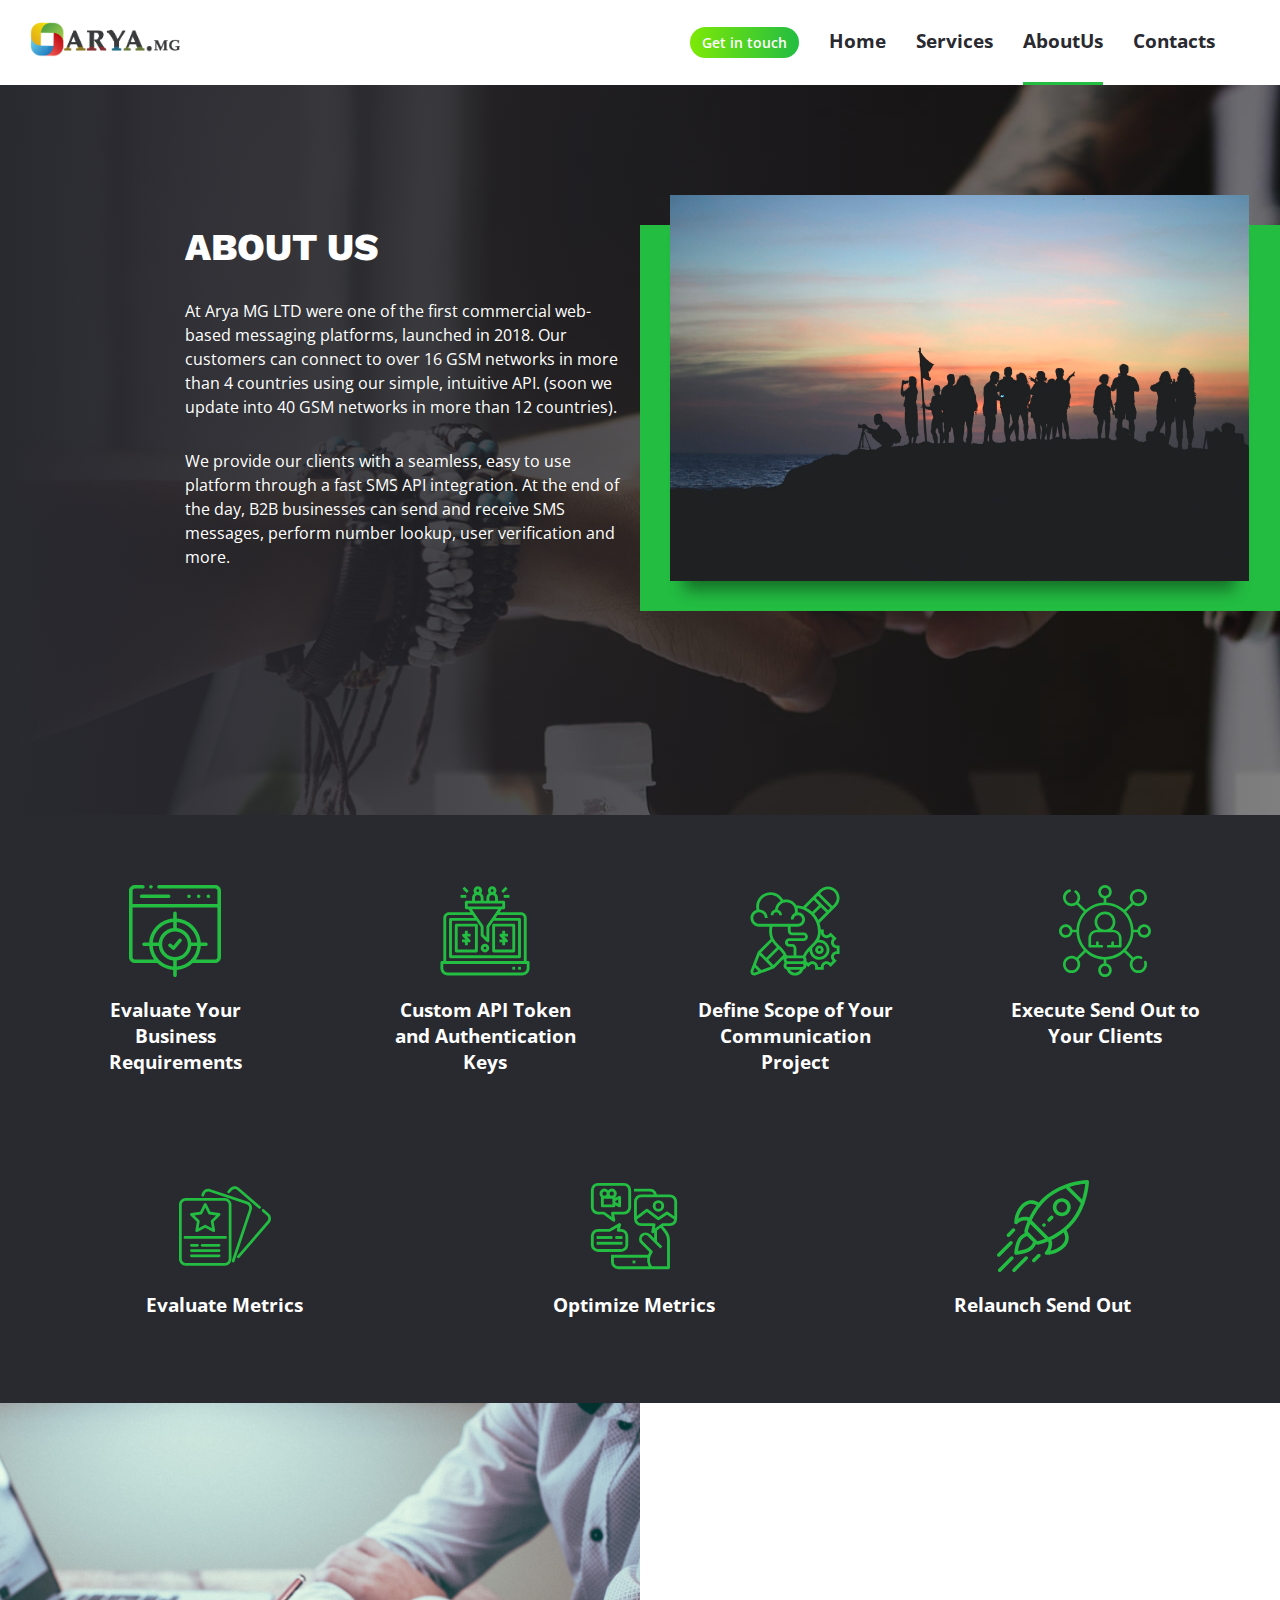
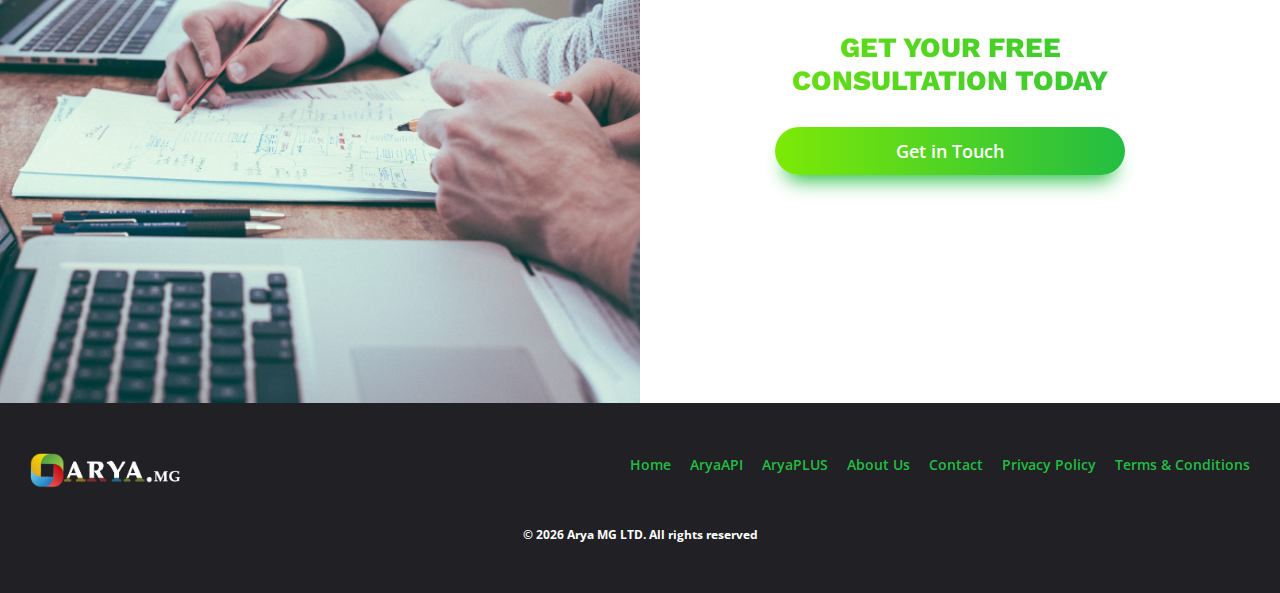
==== commit e1cad0bb: "Arya Created" ====
--- a/about.html
+++ b/about.html
@@ -1,85 +1,83 @@
 <!DOCTYPE html>
 <html lang="en">
 <head>
-	<meta name="viewport" content="width=device-width, initial-scale=1">
-	<!-- Google Tag Manager -->
-
-	<script>(function(w,d,s,l,i){w[l]=w[l]||[];w[l].push({'gtm.start':
-
-				new Date().getTime(),event:'gtm.js'});var f=d.getElementsByTagName(s)[0],
-
-			j=d.createElement(s),dl=l!='dataLayer'?'&l='+l:'';j.async=true;j.src=
-
-			'https://www.googletagmanager.com/gtm.js?id='+i+dl;f.parentNode.insertBefore(j,f);
-
-	})(window,document,'script','dataLayer','GTM-K4XQWVC');</script>
-	<meta charset="UTF-8">
-	<link rel="stylesheet" href="./css/styles.css">
-	<link rel="stylesheet" href="./css/mobile.css">
-	<link rel="shortcut icon" href="./favicon.png" type="image/png">
-	<title>Radinet | About Us</title>
+<meta name="viewport" content="width=device-width, initial-scale=1">
+    <meta charset="UTF-8">
+    <link rel="stylesheet" href="./css/styles.css">
+    <link rel="stylesheet" href="./css/mobile.css">
+    <link rel="shortcut icon" href="./favicon.png" type="image/png">
+    <title>Arya MG| About Us</title>
 </head>
 <body class="about">
-<!-- Google Tag Manager (noscript) -->
-
-<noscript><iframe src="https://www.googletagmanager.com/ns.html?id=GTM-K4XQWVC"
-
-				  height="0" width="0" style="display:none;visibility:hidden"></iframe></noscript>
 <header>
-	<div class="wrapper">
-		<a  href="./index.html"><img class="logo" src="./img/logo.png" alt="" ></a>
-		<div class="desk social" style="display: none;">
-			<a href="https://www.facebook.com/" ><img src="./img/icons/facebook_blue.png" alt=""></a>
-			<a href="https://www.linkedin.com/" class="social" style="display: none;"><img src="./img/icons/linkedin_blue.png" alt=""></a>
-		</div>
-		<ul class="desk-menu">
-			<li><a href="./contact.html#form2" class="button">Get in touch</a></li>
-			<li><a href="./index.html">Home</a></li>
-			<li id="services" >Services
-				<ul id="services_sub" class="submenu">
-					<li><a href="radinet_api.html">RadinetAPI</a></li>
-					<li><a href="radinet_plus.html">RadinetPLUS</a></li>
-				</ul>
-			</li>
-			<li class="active"><a href="./about.html">AboutUs</a></li>
-			<li><a href="./contact.html">Contacts</a></li>
-		</ul>
-		<nav id="navigation" class="mob-navigation">
-			<div class="menu-close">
-				<span>+</span>
-			</div>
-			<div class="menu-icon">
-				<svg clacc="menu-icon" aria-hidden="true" focusable="false" data-prefix="fas" data-icon="bars" class="svg-inline--fa fa-bars fa-w-14" role="img" xmlns="http://www.w3.org/2000/svg" viewBox="0 0 448 512"><path fill="currentColor" d="M16 132h416c8.837 0 16-7.163 16-16V76c0-8.837-7.163-16-16-16H16C7.163 60 0 67.163 0 76v40c0 8.837 7.163 16 16 16zm0 160h416c8.837 0 16-7.163 16-16v-40c0-8.837-7.163-16-16-16H16c-8.837 0-16 7.163-16 16v40c0 8.837 7.163 16 16 16zm0 160h416c8.837 0 16-7.163 16-16v-40c0-8.837-7.163-16-16-16H16c-8.837 0-16 7.163-16 16v40c0 8.837 7.163 16 16 16z"></path></svg>
-			</div>
-			<ul class="menu-items-container">
-				<li><a href="./index.html">
+    <div class="wrapper">
+        <a href="./index.html"><img class="logo" src="./img/logo.png" alt=""></a>
+        <div class="desk social" style="display: none;">
+            <a href="https://www.facebook.com/"><img src="./img/icons/facebook_blue.png" alt=""></a>
+            <a href="https://www.linkedin.com/" class="social" style="display: none;"><img
+                    src="./img/icons/linkedin_blue.png" alt=""></a>
+        </div>
+        <ul class="desk-menu">
+            <li><a href="./contact.html#form2" class="button">Get in touch</a></li>
+            <li><a href="./index.html">Home</a></li>
+            <li id="services">Services
+                <ul id="services_sub" class="submenu">
+                    <li><a href="arya_api.html">AryaAPI</a></li>
+                    <li><a href="arya_plus.html">AryaPLUS</a></li>
+                </ul>
+            </li>
+            <li class="active"><a href="./about.html">AboutUs</a></li>
+            <li><a href="./contact.html">Contacts</a></li>
+        </ul>
+        <nav id="navigation" class="mob-navigation">
+            <div class="menu-close">
+                <span>+</span>
+            </div>
+            <div class="menu-icon">
+                <svg clacc="menu-icon" aria-hidden="true" focusable="false" data-prefix="fas" data-icon="bars"
+                     class="svg-inline--fa fa-bars fa-w-14" role="img" xmlns="http://www.w3.org/2000/svg"
+                     viewBox="0 0 448 512">
+                    <path fill="currentColor"
+                          d="M16 132h416c8.837 0 16-7.163 16-16V76c0-8.837-7.163-16-16-16H16C7.163 60 0 67.163 0 76v40c0 8.837 7.163 16 16 16zm0 160h416c8.837 0 16-7.163 16-16v-40c0-8.837-7.163-16-16-16H16c-8.837 0-16 7.163-16 16v40c0 8.837 7.163 16 16 16zm0 160h416c8.837 0 16-7.163 16-16v-40c0-8.837-7.163-16-16-16H16c-8.837 0-16 7.163-16 16v40c0 8.837 7.163 16 16 16z"></path>
+                </svg>
+            </div>
+            <ul class="menu-items-container">
+                <li><a href="./index.html">
             <span class="menu-text-icons circle-icon">
-              <svg aria-hidden="true" focusable="false" data-prefix="fas" data-icon="home" class="svg-inline--fa fa-home fa-w-18" role="img" xmlns="http://www.w3.org/2000/svg" viewBox="0 0 576 512">
-              	<path fill="currentColor" d="M280.37 148.26L96 300.11V464a16 16 0 0 0 16 16l112.06-.29a16 16 0 0 0 15.92-16V368a16 16 0 0 1 16-16h64a16 16 0 0 1 16 16v95.64a16 16 0 0 0 16 16.05L464 480a16 16 0 0 0 16-16V300L295.67 148.26a12.19 12.19 0 0 0-15.3 0zM571.6 251.47L488 182.56V44.05a12 12 0 0 0-12-12h-56a12 12 0 0 0-12 12v72.61L318.47 43a48 48 0 0 0-61 0L4.34 251.47a12 12 0 0 0-1.6 16.9l25.5 31A12 12 0 0 0 45.15 301l235.22-193.74a12.19 12.19 0 0 1 15.3 0L530.9 301a12 12 0 0 0 16.9-1.6l25.5-31a12 12 0 0 0-1.7-16.93z">
+              <svg aria-hidden="true" focusable="false" data-prefix="fas" data-icon="home"
+                   class="svg-inline--fa fa-home fa-w-18" role="img" xmlns="http://www.w3.org/2000/svg"
+                   viewBox="0 0 576 512">
+              	<path fill="currentColor"
+                      d="M280.37 148.26L96 300.11V464a16 16 0 0 0 16 16l112.06-.29a16 16 0 0 0 15.92-16V368a16 16 0 0 1 16-16h64a16 16 0 0 1 16 16v95.64a16 16 0 0 0 16 16.05L464 480a16 16 0 0 0 16-16V300L295.67 148.26a12.19 12.19 0 0 0-15.3 0zM571.6 251.47L488 182.56V44.05a12 12 0 0 0-12-12h-56a12 12 0 0 0-12 12v72.61L318.47 43a48 48 0 0 0-61 0L4.34 251.47a12 12 0 0 0-1.6 16.9l25.5 31A12 12 0 0 0 45.15 301l235.22-193.74a12.19 12.19 0 0 1 15.3 0L530.9 301a12 12 0 0 0 16.9-1.6l25.5-31a12 12 0 0 0-1.7-16.93z">
 
               	</path></svg>
             </span>
-					<span class="menu-text">Home</span>
-					<div class="bottom-border"></div></a>
-				</li>
-				<li id="service_m">
+                    <span class="menu-text">Home</span>
+                    <div class="bottom-border"></div>
+                </a>
+                </li>
+                <li id="service_m">
 
                         <span class="menu-text-icons circle-icon">
-                             <svg aria-hidden="true" focusable="false" data-prefix="fas" data-icon="code-branch" class="svg-inline--fa fa-code-branch fa-w-12" role="img" xmlns="http://www.w3.org/2000/svg" viewBox="0 0 384 512"><path fill="currentColor" d="M384 144c0-44.2-35.8-80-80-80s-80 35.8-80 80c0 36.4 24.3 67.1 57.5 76.8-.6 16.1-4.2 28.5-11 36.9-15.4 19.2-49.3 22.4-85.2 25.7-28.2 2.6-57.4 5.4-81.3 16.9v-144c32.5-10.2 56-40.5 56-76.3 0-44.2-35.8-80-80-80S0 35.8 0 80c0 35.8 23.5 66.1 56 76.3v199.3C23.5 365.9 0 396.2 0 432c0 44.2 35.8 80 80 80s80-35.8 80-80c0-34-21.2-63.1-51.2-74.6 3.1-5.2 7.8-9.8 14.9-13.4 16.2-8.2 40.4-10.4 66.1-12.8 42.2-3.9 90-8.4 118.2-43.4 14-17.4 21.1-39.8 21.6-67.9 31.6-10.8 54.4-40.7 54.4-75.9zM80 64c8.8 0 16 7.2 16 16s-7.2 16-16 16-16-7.2-16-16 7.2-16 16-16zm0 384c-8.8 0-16-7.2-16-16s7.2-16 16-16 16 7.2 16 16-7.2 16-16 16zm224-320c8.8 0 16 7.2 16 16s-7.2 16-16 16-16-7.2-16-16 7.2-16 16-16z"></path>
+                             <svg aria-hidden="true" focusable="false" data-prefix="fas" data-icon="code-branch"
+                                  class="svg-inline--fa fa-code-branch fa-w-12" role="img"
+                                  xmlns="http://www.w3.org/2000/svg" viewBox="0 0 384 512"><path fill="currentColor"
+                                                                                                 d="M384 144c0-44.2-35.8-80-80-80s-80 35.8-80 80c0 36.4 24.3 67.1 57.5 76.8-.6 16.1-4.2 28.5-11 36.9-15.4 19.2-49.3 22.4-85.2 25.7-28.2 2.6-57.4 5.4-81.3 16.9v-144c32.5-10.2 56-40.5 56-76.3 0-44.2-35.8-80-80-80S0 35.8 0 80c0 35.8 23.5 66.1 56 76.3v199.3C23.5 365.9 0 396.2 0 432c0 44.2 35.8 80 80 80s80-35.8 80-80c0-34-21.2-63.1-51.2-74.6 3.1-5.2 7.8-9.8 14.9-13.4 16.2-8.2 40.4-10.4 66.1-12.8 42.2-3.9 90-8.4 118.2-43.4 14-17.4 21.1-39.8 21.6-67.9 31.6-10.8 54.4-40.7 54.4-75.9zM80 64c8.8 0 16 7.2 16 16s-7.2 16-16 16-16-7.2-16-16 7.2-16 16-16zm0 384c-8.8 0-16-7.2-16-16s7.2-16 16-16 16 7.2 16 16-7.2 16-16 16zm224-320c8.8 0 16 7.2 16 16s-7.2 16-16 16-16-7.2-16-16 7.2-16 16-16z"></path>
                              </svg>
                         </span>
-					<span class="menu-text">Services</span>
-					<div class="bottom-border"></div>
-					<ul id="submenu_mb">
-						<li><a href="radinet_api.html">RadinetAPI</a></li>
-						<li><a href="radinet_plus.html">RadinetPLUS</a></li>
-					</ul>
-					<div class="bottom-border"></div>
-				</li>
-				<li><a href="./about.html">
-            <span class="menu-text-icons circle-icon effect-menu-text-icons">
-
-<svg version="1.1" id="Capa_1" xmlns="http://www.w3.org/2000/svg" xmlns:xlink="http://www.w3.org/1999/xlink" x="0px" y="0px" viewBox="0 0 45.186 45.186" xml:space="preserve">
+                    <span class="menu-text">Services</span>
+                    <div class="bottom-border"></div>
+                    <ul id="submenu_mb">
+                        <li><a href="arya_api.html">AryaAPI</a></li>
+                        <li><a href="arya_plus.html">AryaPLUS</a></li>
+                    </ul>
+                    <div class="bottom-border"></div>
+                </li>
+                <li><a href="./about.html">
+            <span class="menu-text-icons circle-icon ">
+
+<svg version="1.1" id="Capa_1" xmlns="http://www.w3.org/2000/svg" xmlns:xlink="http://www.w3.org/1999/xlink" x="0px"
+     y="0px" viewBox="0 0 45.186 45.186" xml:space="preserve">
 <g>
 	<path d="M45.112,17.412c-0.236-0.858-1.039-1.468-1.93-1.468c-4.759,0-9.518,0-14.277,0
 		c-1.36-4.185-2.72-8.37-4.079-12.555c-0.103-0.313-0.203-0.626-0.306-0.938c-0.002-0.005-0.005-0.009-0.006-0.015
@@ -105,149 +103,276 @@
 </svg>
 
             </span>
-					<span class="menu-text effect-menu-text">About Us</span>
-					<div class="bottom-border"></div></a>
-				</li>
-
-
-
-
-				<li><a href="./contact.html">
+                    <span class="menu-text ">About Us</span>
+                    <div class="bottom-border"></div>
+                </a>
+                </li>
+
+
+                <li><a href="./contact.html">
             <span class="menu-text-icons circle-icon">
 
-				<svg aria-hidden="true" focusable="false" data-prefix="far" data-icon="envelope" class="svg-inline--fa fa-envelope fa-w-16" role="img" xmlns="http://www.w3.org/2000/svg" viewBox="0 0 512 512"><path fill="currentColor" d="M464 64H48C21.49 64 0 85.49 0 112v288c0 26.51 21.49 48 48 48h416c26.51 0 48-21.49 48-48V112c0-26.51-21.49-48-48-48zm0 48v40.805c-22.422 18.259-58.168 46.651-134.587 106.49-16.841 13.247-50.201 45.072-73.413 44.701-23.208.375-56.579-31.459-73.413-44.701C106.18 199.465 70.425 171.067 48 152.805V112h416zM48 400V214.398c22.914 18.251 55.409 43.862 104.938 82.646 21.857 17.205 60.134 55.186 103.062 54.955 42.717.231 80.509-37.199 103.053-54.947 49.528-38.783 82.032-64.401 104.947-82.653V400H48z"></path></svg>
+				<svg aria-hidden="true" focusable="false" data-prefix="far" data-icon="envelope"
+                     class="svg-inline--fa fa-envelope fa-w-16" role="img" xmlns="http://www.w3.org/2000/svg"
+                     viewBox="0 0 512 512"><path fill="currentColor"
+                                                 d="M464 64H48C21.49 64 0 85.49 0 112v288c0 26.51 21.49 48 48 48h416c26.51 0 48-21.49 48-48V112c0-26.51-21.49-48-48-48zm0 48v40.805c-22.422 18.259-58.168 46.651-134.587 106.49-16.841 13.247-50.201 45.072-73.413 44.701-23.208.375-56.579-31.459-73.413-44.701C106.18 199.465 70.425 171.067 48 152.805V112h416zM48 400V214.398c22.914 18.251 55.409 43.862 104.938 82.646 21.857 17.205 60.134 55.186 103.062 54.955 42.717.231 80.509-37.199 103.053-54.947 49.528-38.783 82.032-64.401 104.947-82.653V400H48z"></path></svg>
             </span>
-					<span class="menu-text">Contact Us</span>
-					<div class="bottom-border"></div></a>
-				</li>
-				<li style="display: none"><a href="https://www.facebook.com/">
+                    <span class="menu-text">Contact Us</span>
+                    <div class="bottom-border"></div>
+                </a>
+                </li>
+                <li style="display: none"><a href="https://www.facebook.com/">
             <span class="menu-text-icons circle-icon">
-			<svg version="1.1" style="height: 25px;" viewBox="0 0 112.196 112.196" xmlns="http://www.w3.org/2000/svg" xmlns:xlink="http://www.w3.org/1999/xlink"><g><path d="M70.201,58.294h-10.01v36.672H45.025V58.294h-7.213V45.406h7.213v-8.34   c0-5.964,2.833-15.303,15.301-15.303L71.56,21.81v12.51h-8.151c-1.337,0-3.217,0.668-3.217,3.513v7.585h11.334L70.201,58.294z" style="fill:#FFFFFF;"></path></g><g></g><g></g><g></g><g></g><g></g><g></g><g></g><g></g><g></g><g></g><g></g><g></g><g></g><g></g><g></g></svg>
+			<svg version="1.1" style="height: 25px;" viewBox="0 0 112.196 112.196" xmlns="http://www.w3.org/2000/svg"
+                 xmlns:xlink="http://www.w3.org/1999/xlink"><g><path
+                    d="M70.201,58.294h-10.01v36.672H45.025V58.294h-7.213V45.406h7.213v-8.34   c0-5.964,2.833-15.303,15.301-15.303L71.56,21.81v12.51h-8.151c-1.337,0-3.217,0.668-3.217,3.513v7.585h11.334L70.201,58.294z"
+                    style="fill:#FFFFFF;"></path></g><g></g><g></g><g></g><g></g><g></g><g></g><g></g><g></g><g></g><g></g><g></g><g></g><g></g><g></g><g></g></svg>
 
             </span>
-					<span class="menu-text">Facebook</span>
-					<div class="bottom-border"></div></a>
-				</li>
-				<li style="display: none"><a href="https://www.linkedin.com/">
+                    <span class="menu-text">Facebook</span>
+                    <div class="bottom-border"></div>
+                </a>
+                </li>
+                <li style="display: none"><a href="https://www.linkedin.com/">
             <span class="menu-text-icons circle-icon">
-				<svg version="1.1" style="height: 25px;" viewBox="0 0 112.196 112.196" xml:space="preserve" xmlns="http://www.w3.org/2000/svg" xmlns:xlink="http://www.w3.org/1999/xlink"><g><g><path d="M89.616,60.611v23.128H76.207V62.161c0-5.418-1.936-9.118-6.791-9.118    c-3.705,0-5.906,2.491-6.878,4.903c-0.353,0.862-0.444,2.059-0.444,3.268v22.524H48.684c0,0,0.18-36.546,0-40.329h13.411v5.715    c-0.027,0.045-0.065,0.089-0.089,0.132h0.089v-0.132c1.782-2.742,4.96-6.662,12.085-6.662    C83.002,42.462,89.616,48.226,89.616,60.611L89.616,60.611z M34.656,23.969c-4.587,0-7.588,3.011-7.588,6.967    c0,3.872,2.914,6.97,7.412,6.97h0.087c4.677,0,7.585-3.098,7.585-6.97C42.063,26.98,39.244,23.969,34.656,23.969L34.656,23.969z     M27.865,83.739H41.27V43.409H27.865V83.739z" style="fill:#F1F2F2;"></path></g></g><g></g><g></g><g></g><g></g><g></g><g></g><g></g><g></g><g></g><g></g><g></g><g></g><g></g><g></g><g></g></svg>
+				<svg version="1.1" style="height: 25px;" viewBox="0 0 112.196 112.196" xml:space="preserve"
+                     xmlns="http://www.w3.org/2000/svg" xmlns:xlink="http://www.w3.org/1999/xlink"><g><g><path d="M89.616,60.611v23.128H76.207V62.161c0-5.418-1.936-9.118-6.791-9.118    c-3.705,0-5.906,2.491-6.878,4.903c-0.353,0.862-0.444,2.059-0.444,3.268v22.524H48.684c0,0,0.18-36.546,0-40.329h13.411v5.715    c-0.027,0.045-0.065,0.089-0.089,0.132h0.089v-0.132c1.782-2.742,4.96-6.662,12.085-6.662    C83.002,42.462,89.616,48.226,89.616,60.611L89.616,60.611z M34.656,23.969c-4.587,0-7.588,3.011-7.588,6.967    c0,3.872,2.914,6.97,7.412,6.97h0.087c4.677,0,7.585-3.098,7.585-6.97C42.063,26.98,39.244,23.969,34.656,23.969L34.656,23.969z     M27.865,83.739H41.27V43.409H27.865V83.739z" style="fill:#F1F2F2;"></path></g></g><g></g><g></g><g></g><g></g><g></g><g></g><g></g><g></g><g></g><g></g><g></g><g></g><g></g><g></g><g></g></svg>
 			</span>
-					<span class="menu-text">Linkedin</span>
-					<div class="bottom-border"></div></a>
-				</li>
-			</ul>
-		</nav>
-
-	</div>
+                    <span class="menu-text">Linkedin</span>
+                    <div class="bottom-border"></div>
+                </a>
+                </li>
+            </ul>
+        </nav>
+
+    </div>
 </header>
 <section class="hero">
-	<div class="wrapper">
-		<div class="desk img">
-			<img src="./img/about_img.jpg" alt="">
-		</div>
-		<div class="about_text">
-			<h1>About Us</h1>
-			<p>Radinet LTD is an innovative brand, composed out of a team of technical communication veterans with over 20 years of experience in custom API development and customer relationship management. We offer a one stop shop solution for all business needs you may require.</p>
-			<p>We are a diverse group of experts and we pride ourselves on the effort that combines it all. We always look at the projects that would help us grow our teams, skills and our passion towards the communications world.</p>
-			<p>We take care of evaluating your business requirements, onboarding your enterprise, providing a seamless Restful API and giving you service to ensure fluid communication between your organization to your clients.</p>
-				
-		</div>
-
-	</div>
+    <div class="wrapper">
+        <div class="desk img">
+            <img src="./img/about_img.jpg" alt="">
+        </div>
+        <div class="about_text">
+            <h1>About Us</h1>
+            <p>At Arya MG LTD were one of the first commercial web-based messaging platforms, launched in 2018. Our
+                customers can connect to over 16 GSM networks in more than 4 countries using our simple, intuitive API.
+                (soon we update into 40 GSM networks in more than 12 countries).</p>
+            <p>We provide our clients with a seamless, easy to use platform through a fast SMS API integration. At the
+                end of the day, B2B businesses can send and receive SMS messages, perform number lookup, user
+                verification and more.</p>
+        </div>
+    </div>
 </section>
-
-<section class="infographic">
-	<div class="wrapper">
-	
-		
-	</div>
-
+<section class="iconsection dark">
+    <div class="wrapper">
+        <div class="iconbox">
+
+
+            <svg id="Capa_1" enable-background="new 0 0 512 512" height="512" viewBox="0 0 512 512" width="512"
+                 xmlns="http://www.w3.org/2000/svg">
+                <g>
+                    <path d="m397.737 62.639c0-5.522-4.478-10-10-10h-.057c-5.522 0-9.972 4.478-9.972 10s4.506 10 10.028 10 10.001-4.478 10.001-10z"/>
+                    <path d="m451.708 62.639c0-5.522-4.478-10-10-10h-.057c-5.522 0-9.972 4.478-9.972 10s4.506 10 10.028 10 10.001-4.478 10.001-10z"/>
+                    <path d="m343.767 62.639c0-5.522-4.478-10-10-10h-.057c-5.522 0-9.972 4.478-9.972 10s4.506 10 10.028 10 10.001-4.478 10.001-10z"/>
+                    <path d="m60.263 62.639c0 5.522 4.477 10 10 10h150.262c5.523 0 10-4.478 10-10s-4.477-10-10-10h-150.262c-5.523 0-10 4.477-10 10z"/>
+                    <path d="m479.919 0h-313.024c-5.523 0-10 4.478-10 10s4.477 10 10 10h313.024c6.661 0 12.081 5.42 12.081 12.081v73.224h-472v-73.224c0-6.661 5.42-12.081 12.082-12.081h44.985c5.523 0 10-4.478 10-10s-4.477-10-10-10h-44.985c-17.69 0-32.082 14.392-32.082 32.081v370.283c0 17.689 14.392 32.081 32.082 32.081h124.998c23.552 22.281 54.595 36.712 88.905 39.077v28.478c0 5.522 4.477 10 10 10s10-4.478 10-10v-28.478c34.318-2.365 65.367-16.795 88.924-39.077h125.008c17.689 0 32.081-14.392 32.081-32.081v-370.283c.002-17.689-14.39-32.081-32.079-32.081zm-347.577 339.799h32.669c4.638 42.508 38.481 76.361 80.975 81.002v32.67c-60.443-4.846-108.8-53.215-113.644-113.672zm214.646-20c-4.641-42.494-38.494-76.337-81.002-80.975v-32.669c60.456 4.844 108.825 53.201 113.671 113.644zm-91.002 81.551c-39.438 0-71.523-32.098-71.523-71.551 0-39.438 32.085-71.523 71.523-71.523 39.454 0 71.551 32.085 71.551 71.523 0 39.453-32.098 71.551-71.551 71.551zm-10-162.526c-42.493 4.639-76.335 38.482-80.974 80.975h-32.669c4.845-60.442 53.201-108.799 113.644-113.644v32.669zm20 181.977c42.509-4.64 76.363-38.494 81.002-81.002h32.669c-4.845 60.458-53.214 108.827-113.671 113.672zm213.933-6.356h-107.421c15.482-21.252 25.298-46.878 27.211-74.646h28.479c5.522 0 10-4.478 10-10s-4.478-10-10-10h-28.479c-4.927-71.476-62.232-128.77-133.722-133.695v-28.478c0-5.522-4.478-10-10-10s-10 4.478-10 10v28.478c-71.475 4.926-128.769 62.219-133.695 133.695h-28.479c-5.523 0-10 4.478-10 10s4.477 10 10 10h28.478c1.913 27.769 11.727 53.395 27.206 74.646h-107.415c-6.662 0-12.082-5.42-12.082-12.081v-277.06h472v277.06c0 6.661-5.42 12.081-12.081 12.081z"/>
+                    <path d="m290.441 300.279c-4.23-3.546-10.539-2.992-14.087 1.243l-30.166 36.003-11.774-9.972c-4.213-3.569-10.524-3.046-14.094 1.168-3.569 4.215-3.046 10.524 1.168 14.094l19.445 16.469c1.813 1.535 4.105 2.369 6.462 2.369 2.873-.001 5.428-1.194 7.666-3.578l36.623-43.708c3.547-4.233 2.991-10.541-1.243-14.088z"/>
+                    <path d="m121.995 20h.028c5.523 0 9.986-4.478 9.986-10s-4.491-10-10.014-10-10 4.478-10 10 4.477 10 10 10z"/>
+                </g>
+            </svg>
+            <span>Evaluate Your Business Requirements</span>
+
+        </div>
+        <div class="iconbox">
+
+            <svg id="Layer_3" enable-background="new 0 0 64 64" height="512" viewBox="0 0 64 64" width="512"
+                 xmlns="http://www.w3.org/2000/svg">
+                <g>
+                    <path d="m62 52.905h-1v-30c0-2.206-1.794-4-4-4h-14.861l1.385-2h1.476c.553 0 1-.447 1-1v-4c0-.553-.447-1-1-1h-4v-2c0-1.311-.642-2.466-1.619-3.195.383-.504.619-1.125.619-1.805 0-1.654-1.346-3-3-3s-3 1.346-3 3c0 .68.236 1.301.619 1.805-.977.73-1.619 1.884-1.619 3.195v2h-2v-2c0-1.311-.642-2.466-1.619-3.195.383-.504.619-1.125.619-1.805 0-1.654-1.346-3-3-3s-3 1.346-3 3c0 .68.236 1.301.619 1.805-.977.73-1.619 1.884-1.619 3.195v2h-4c-.553 0-1 .447-1 1v4c0 .553.447 1 1 1h1.476l1.385 2h-14.861c-2.206 0-4 1.794-4 4v30h-1c-.553 0-1 .447-1 1v4c0 2.757 2.243 5 5 5h52c2.757 0 5-2.243 5-5v-4c0-.552-.447-1-1-1zm-25-50c.552 0 1 .448 1 1s-.448 1-1 1-1-.448-1-1 .448-1 1-1zm-2 6c0-1.103.897-2 2-2s2 .897 2 2v2h-4zm-8-6c.552 0 1 .448 1 1s-.448 1-1 1-1-.448-1-1 .448-1 1-1zm-2 6c0-1.103.897-2 2-2s2 .897 2 2v2h-4zm-5 6v-2h24v2zm9.293 20.707 4 4c.191.191.447.293.707.293.129 0 .259-.024.383-.076.374-.154.617-.519.617-.924v-9.688l2.986-4.312h17.014v24h-46v-24h17.014l2.986 4.313v5.688c0 .265.105.519.293.706zm3.885-7.276c-.116.167-.178.366-.178.569v7.586l-2-2v-5.586c0-.203-.063-.402-.178-.569l-7.914-11.431h18.182zm-28.178-5.431c0-1.103.897-2 2-2h16.245l1.385 2h-16.63c-.553 0-1 .447-1 1v26c0 .553.447 1 1 1h48c.553 0 1-.447 1-1v-26c0-.553-.447-1-1-1h-16.63l1.385-2h16.245c1.103 0 2 .897 2 2v30h-54zm56 35c0 1.654-1.346 3-3 3h-52c-1.654 0-3-1.346-3-3v-3h58z"/>
+                    <path d="m55 56.905h2v2h-2z"/>
+                    <path d="m51 56.905h2v2h-2z"/>
+                    <path d="m32 46.905c1.654 0 3-1.346 3-3s-1.346-3-3-3-3 1.346-3 3 1.346 3 3 3zm0-4c.552 0 1 .448 1 1s-.448 1-1 1-1-.448-1-1 .448-1 1-1z"/>
+                    <path d="m43.379 2.405h4.243v2h-4.243z" transform="matrix(.707 -.707 .707 .707 10.919 33.171)"/>
+                    <path d="m45 6.905h4v2h-4z"/>
+                    <path d="m17.5 1.284h2v4.243h-2z" transform="matrix(.707 -.707 .707 .707 3.011 14.079)"/>
+                    <path d="m15 6.905h4v2h-4z"/>
+                    <path d="m26 26.905h-14c-.553 0-1 .447-1 1v18c0 .553.447 1 1 1h14c.553 0 1-.447 1-1v-18c0-.552-.447-1-1-1zm-1 18h-12v-16h12z"/>
+                    <path d="m38 46.905h14c.553 0 1-.447 1-1v-18c0-.553-.447-1-1-1h-14c-.553 0-1 .447-1 1v18c0 .553.447 1 1 1zm1-18h12v16h-12z"/>
+                    <path d="m18 41.905h2v-2h1c.404 0 .77-.243.924-.617.155-.374.069-.804-.217-1.09l-2.293-2.293h2.586v-2h-2v-2h-2v2h-1c-.404 0-.77.243-.924.617-.155.374-.069.804.217 1.09l2.293 2.293h-2.586v2h2z"/>
+                    <path d="m46 31.905h-2v2h-1c-.404 0-.77.243-.924.617-.155.374-.069.804.217 1.09l2.293 2.293h-2.586v2h2v2h2v-2h1c.404 0 .77-.243.924-.617.155-.374.069-.804-.217-1.09l-2.293-2.293h2.586v-2h-2z"/>
+                </g>
+            </svg>
+            <span>Custom API Token and Authentication Keys</span>
+
+        </div>
+        <div class="iconbox">
+
+            <svg id="_x33_0" enable-background="new 0 0 64 64" height="512" viewBox="0 0 64 64" width="512"
+                 xmlns="http://www.w3.org/2000/svg">
+                <g>
+                    <path d="m49 48c1.654 0 3-1.346 3-3s-1.346-3-3-3-3 1.346-3 3 1.346 3 3 3zm0-4c.551 0 1 .448 1 1s-.449 1-1 1-1-.448-1-1 .449-1 1-1z"/>
+                    <path d="m59.16 40.778c-.303-.726-.142-1.551.409-2.103l1.455-1.456-4.244-4.244-1.457 1.456c-.551.552-1.377.712-2.141.392-.718-.296-1.182-.99-1.182-1.768v-2.055h-2.051c-.091-1.613-.39-3.172-.886-4.649l11.572-11.572c1.525-1.525 2.365-3.552 2.365-5.708 0-4.45-3.621-8.071-8.071-8.071-2.156 0-4.183.84-5.707 2.364l-11.56 11.561c-1.495-.502-3.08-.794-4.717-.881-1.38-2.411-3.973-4.044-6.945-4.044-.761 0-1.495.114-2.194.313-1.726-3.245-5.079-5.313-8.806-5.313-5.514 0-10 4.486-10 10 0 .766.094 1.52.265 2.258-2.465.746-4.265 3.037-4.265 5.742 0 3.309 2.691 6 6 6h7.254c-.166.989-.254 1.993-.254 3 0 2.201.407 3.992 1.064 5.522l-8.921 8.922-4.964 12.906c-.119.308-.179.632-.179.963 0 1.482 1.206 2.687 2.687 2.687.331 0 .655-.061.964-.179l12.906-4.964 6.523-6.524c-.049.215-.08.437-.08.667 0 .771.301 1.468.78 2-.48.532-.78 1.229-.78 2 0 1.39.955 2.552 2.24 2.89.852 2.44 3.134 4.11 5.76 4.11s4.908-1.67 5.76-4.11c1.285-.338 2.24-1.5 2.24-2.89 0-.075-.017-.145-.022-.218l1.242 1.242 1.457-1.456c.551-.552 1.374-.713 2.14-.394.718.299 1.183.993 1.183 1.771v2.055h6v-2.055c0-.778.465-1.473 1.222-1.786.726-.302 1.551-.143 2.102.409l1.456 1.456 4.244-4.244-1.455-1.456c-.551-.552-.712-1.377-.393-2.141.297-.718.991-1.183 1.769-1.183h2.055v-6h-2.055c-.778 0-1.472-.465-1.785-1.222zm-14.984 2.948c1.091-1.065 2.184-2.153 3.127-3.411.544-.198 1.11-.315 1.697-.315 2.757 0 5 2.243 5 5s-2.243 5-5 5-5-2.243-5-5c0-.433.067-.859.176-1.274zm1.201-23.688 4.623-4.624 3.586 3.586-5.341 5.341c-.749-1.572-1.717-3.018-2.868-4.303zm1.037-11.038 1.586-1.586 8.586 8.586-1.586 1.586zm8.515-6c3.347 0 6.071 2.724 6.071 6.071 0 1.621-.631 3.146-1.778 4.293l-1.222 1.222-8.586-8.586 1.222-1.222c1.147-1.146 2.671-1.778 4.293-1.778zm-9.929 7.414 3.586 3.586-4.621 4.621c-1.284-1.152-2.729-2.121-4.301-2.871zm3 21.586c0 5.203-2.62 7.759-5.394 10.464-1.91 1.863-3.872 3.789-5.014 6.596-.191-.039-.389-.06-.592-.06h-4v-5c0-1.654-1.346-3-3-3h-2c-.551 0-1-.448-1-1s.449-1 1-1h10c1.654 0 3-1.346 3-3s-1.346-3-3-3h-8c-.551 0-1-.448-1-1v-3h5c2.757 0 5-2.243 5-5s-2.243-5-5-5c-.028 0-.054.008-.082.008.043-.334.082-.668.082-1.008 0-.654-.088-1.287-.236-1.896 7.972.888 14.236 7.73 14.236 15.896zm-22 20c0-.552.449-1 1-1h10c.551 0 1 .448 1 1s-.449 1-1 1h-10c-.551 0-1-.448-1-1zm-12.586 0 7.351-7.351c1.23 1.22 2.372 2.454 3.214 3.957l-6.979 6.98zm-10.414-29c0-2.206 1.794-4 4-4s4 1.794 4 4h2c0-3.222-2.555-5.852-5.744-5.987-.17-.654-.256-1.329-.256-2.013 0-4.411 3.589-8 8-8 2.925 0 5.565 1.59 6.969 4.101-2.132 1.251-3.638 3.454-3.919 6.025-1.746.43-3.05 1.997-3.05 3.874h2c0-1.103.897-2 2-2s2 .897 2 2h2c0-1.835-1.248-3.368-2.935-3.838.41-2.912 2.911-5.162 5.935-5.162 3.309 0 6 2.691 6 6 0 .526-.086 1.041-.22 1.543-1.64.821-2.78 2.501-2.78 4.457h2c0-1.654 1.346-3 3-3s3 1.346 3 3-1.346 3-3 3h-27c-2.206 0-4-1.794-4-4zm24 6v3c0 1.654 1.346 3 3 3h8c.551 0 1 .448 1 1s-.449 1-1 1h-10c-1.654 0-3 1.346-3 3s1.346 3 3 3h2c.551 0 1 .448 1 1v5h-4c-.203 0-.401.021-.592.06-1.142-2.807-3.104-4.733-5.014-6.596-2.774-2.705-5.394-5.261-5.394-10.464 0-1.011.121-2.013.308-3zm-7.663 14.249-7.337 7.337-3.586-3.586 7.63-7.63c.939 1.474 2.103 2.704 3.293 3.879zm-11.956 5.546 7.824 7.824-6.624 2.548-3.748-3.748zm-3.447 12.159c-.433.168-.934-.177-.934-.641 0-.085.016-.168.045-.246l1.002-2.606 2.491 2.491zm28.066.046c-1.477 0-2.794-.786-3.524-2h7.048c-.73 1.214-2.047 2-3.524 2zm5-4h-10c-.551 0-1-.448-1-1s.449-1 1-1h10c.551 0 1 .448 1 1s-.449 1-1 1zm24-11h-.055c-1.591 0-3.011.95-3.631 2.452-.616 1.477-.286 3.159.84 4.286l.042.042-1.416 1.416-.042-.042c-1.128-1.128-2.812-1.459-4.319-.827-1.469.608-2.419 2.027-2.419 3.618v.055h-2v-.055c0-1.591-.95-3.011-2.452-3.632-1.479-.617-3.161-.286-4.287.841l-.042.042-1.355-1.355c.08-.269.136-.547.136-.841 0-.71-.258-1.354-.672-1.869.622-1.679 1.597-3.022 2.732-4.262.43 3.45 3.375 6.131 6.94 6.131 3.86 0 7-3.141 7-7s-3.14-7-7-7c-.098 0-.193.01-.29.014.677-1.405 1.142-3.034 1.259-5.014h.031v.055c0 1.591.95 3.012 2.451 3.631 1.476.618 3.16.288 4.287-.84l.042-.042 1.416 1.416-.042.042c-1.126 1.127-1.456 2.81-.827 4.318.607 1.47 2.027 2.42 3.618 2.42h.055z"/>
+                </g>
+            </svg>
+            <span>Define Scope of Your Communication Project</span>
+
+        </div>
+        <div class="iconbox ">
+
+            <svg id="Capa_1" enable-background="new 0 0 512 512" height="512" viewBox="0 0 512 512" width="512"
+                 xmlns="http://www.w3.org/2000/svg">
+                <g>
+                    <g>
+                        <path d="m414.843 263.5h22.298c3.489 17.265 18.777 30.305 37.055 30.305 20.845 0 37.804-16.959 37.804-37.805s-16.959-37.805-37.805-37.805c-18.278 0-33.566 13.04-37.055 30.305h-22.298c-1.783-38.203-17.103-72.927-41.27-99.466l40.164-40.163c7.906 5.757 17.627 9.166 28.134 9.166 26.416 0 47.906-21.491 47.906-47.907s-21.49-47.906-47.906-47.906-47.906 21.491-47.906 47.906c0 10.507 3.408 20.228 9.166 28.134l-40.164 40.163c-26.539-24.166-61.263-39.487-99.466-41.269v-22.298c17.265-3.489 30.305-18.777 30.305-37.055 0-20.846-16.959-37.805-37.805-37.805s-37.805 16.959-37.805 37.805c0 18.278 13.04 33.566 30.305 37.055v22.297c-38.203 1.783-72.927 17.103-99.466 41.269l-40.161-40.16c5.758-7.907 9.167-17.629 9.167-28.136 0-15.952-7.901-30.807-21.135-39.737-3.436-2.316-8.097-1.412-10.412 2.022-2.317 3.434-1.412 8.095 2.021 10.412 9.096 6.137 14.525 16.344 14.525 27.303 0 18.146-14.764 32.91-32.91 32.91s-32.909-14.764-32.909-32.91c0-14.654 9.835-27.679 23.917-31.674 3.985-1.131 6.299-5.278 5.168-9.263s-5.28-6.296-9.262-5.168c-20.504 5.818-34.823 24.777-34.823 46.105 0 26.418 21.492 47.91 47.91 47.91 10.508 0 20.23-3.409 28.136-9.167l40.161 40.16c-24.167 26.539-39.487 61.263-41.27 99.466h-22.297c-3.489-17.265-18.777-30.305-37.055-30.305-20.846.001-37.805 16.96-37.805 37.806s16.959 37.805 37.805 37.805c18.278 0 33.566-13.04 37.055-30.305h22.298c1.783 38.203 17.103 72.927 41.27 99.466l-40.164 40.163c-7.906-5.757-17.627-9.166-28.134-9.166-26.416 0-47.906 21.491-47.906 47.907s21.49 47.906 47.906 47.906 47.906-21.491 47.906-47.906c0-10.507-3.408-20.228-9.166-28.134l40.164-40.163c26.539 24.166 61.263 39.487 99.466 41.269v22.297c-17.265 3.489-30.305 18.777-30.305 37.055 0 20.847 16.959 37.806 37.805 37.806s37.805-16.959 37.805-37.805c0-18.278-13.04-33.566-30.305-37.055v-22.297c38.203-1.783 72.927-17.103 99.466-41.269l40.161 40.16c-5.758 7.907-9.167 17.629-9.167 28.136 0 26.417 21.492 47.91 47.91 47.91s47.91-21.492 47.91-47.91c0-5.186-.826-10.293-2.455-15.182-1.311-3.929-5.56-6.053-9.486-4.744-3.93 1.31-6.054 5.557-4.744 9.487 1.118 3.355 1.686 6.868 1.686 10.438 0 18.146-14.764 32.91-32.91 32.91s-32.91-14.763-32.91-32.91 14.764-32.91 32.91-32.91c4.153 0 8.203.764 12.037 2.271 3.851 1.515 8.208-.382 9.724-4.237 1.515-3.855-.382-8.208-4.237-9.724-5.589-2.196-11.484-3.31-17.523-3.31-10.508 0-20.23 3.409-28.136 9.167l-40.161-40.16c24.164-26.539 39.485-61.263 41.268-99.466zm59.352-30.305c12.575 0 22.805 10.23 22.805 22.805s-10.23 22.805-22.805 22.805-22.805-10.23-22.805-22.805 10.231-22.805 22.805-22.805zm-32.325-195.971c18.145 0 32.906 14.762 32.906 32.906 0 18.145-14.762 32.907-32.906 32.907s-32.906-14.762-32.906-32.907 14.762-32.906 32.906-32.906zm-208.675.581c0-12.575 10.231-22.805 22.805-22.805s22.805 10.23 22.805 22.805-10.231 22.805-22.805 22.805-22.805-10.231-22.805-22.805zm-195.39 241c-12.575 0-22.805-10.23-22.805-22.805s10.23-22.805 22.805-22.805 22.804 10.23 22.804 22.805-10.23 22.805-22.804 22.805zm218.195-166.829c79.415 0 144.024 64.609 144.024 144.024s-64.609 144.024-144.024 144.024-144.024-64.608-144.024-144.024 64.609-144.024 144.024-144.024zm-185.87 362.8c-18.145 0-32.906-14.762-32.906-32.906 0-18.145 14.762-32.907 32.906-32.907s32.906 14.762 32.906 32.907-14.762 32.906-32.906 32.906zm208.675-.581c0 12.575-10.231 22.805-22.805 22.805s-22.805-10.23-22.805-22.805 10.231-22.805 22.805-22.805 22.805 10.231 22.805 22.805z"/>
+                        <path d="m171.15 348.35h42.355c.023 0 .045.003.068.003s.045-.003.068-.003h24.859c4.143 0 7.5-3.358 7.5-7.5s-3.357-7.5-7.5-7.5h-17.427v-12.7c0-4.142-3.357-7.5-7.5-7.5s-7.5 3.358-7.5 7.5v12.7h-27.423v-36.94c0-18.146 14.759-32.91 32.899-32.91h88.9c18.141 0 32.899 14.764 32.899 32.91v36.94h-27.423v-12.7c0-4.142-3.357-7.5-7.5-7.5s-7.5 3.358-7.5 7.5v12.7h-17.425c-4.143 0-7.5 3.358-7.5 7.5s3.357 7.5 7.5 7.5h24.859c.023 0 .045.003.068.003s.045-.003.068-.003h42.355c4.143 0 7.5-3.358 7.5-7.5v-44.44c0-26.418-21.487-47.91-47.899-47.91h-5.568c11.738-10.622 19.126-25.968 19.126-43.008 0-31.986-26.022-58.008-58.008-58.008s-58.008 26.022-58.008 58.008c0 17.04 7.388 32.386 19.126 43.008h-5.568c-26.412 0-47.899 21.492-47.899 47.91v44.44c-.002 4.142 3.356 7.5 7.498 7.5zm41.842-142.858c0-23.714 19.293-43.008 43.008-43.008s43.008 19.293 43.008 43.008-19.293 43.008-43.008 43.008-43.008-19.293-43.008-43.008z"/>
+                    </g>
+                </g>
+            </svg>
+            <span>Execute Send Out to Your Clients</span>
+
+        </div>
+        <div class="iconbox">
+            <?xml version="1.0" encoding="iso-8859-1"?>
+            <!-- Generator: Adobe Illustrator 19.0.0, SVG Export Plug-In . SVG Version: 6.00 Build 0)  -->
+            <svg version="1.1" id="Capa_1" xmlns="http://www.w3.org/2000/svg" xmlns:xlink="http://www.w3.org/1999/xlink"
+                 x="0px" y="0px" viewBox="0 0 512 512" style="enable-background:new 0 0 512 512;" xml:space="preserve"> <g> 	<g> 		<path
+                    d="M499.1,186.205l-25.765-22.266c-3.196-2.764-8.029-2.411-10.792,0.787c-2.763,3.197-2.412,8.029,0.787,10.792 			l25.763,22.266c9.184,7.937,10.198,21.866,2.262,31.05L324.008,422.47c-2.763,3.197-2.412,8.029,0.786,10.793 			c1.447,1.251,3.228,1.863,5,1.863c2.147,0,4.28-0.898,5.793-2.648L502.933,238.84C516.388,223.272,514.668,199.659,499.1,186.205z 			"/> 	</g> </g>
+                <g> 	<g> 		<path
+                        d="M453.741,147.003L334.557,44.002c-7.542-6.518-17.172-9.705-27.112-8.985c-9.942,0.723-19.006,5.276-25.524,12.817 			l-11.356,13.14c-2.763,3.198-2.412,8.03,0.786,10.793c3.199,2.765,8.03,2.411,10.793-0.786l11.356-13.14 			c3.845-4.448,9.192-7.134,15.057-7.561c5.865-0.431,11.544,1.455,15.993,5.3l119.184,103.001c1.447,1.251,3.228,1.863,5,1.863 			c2.147,0,4.28-0.898,5.793-2.648C457.289,154.598,456.938,149.766,453.741,147.003z"/> 	</g> </g>
+                <g> 	<g> 		<path
+                        d="M381.099,119.952L174.911,50.794c-19.511-6.544-40.704,4.005-47.247,23.513l-2.72,8.109 			c-1.344,4.006,0.815,8.344,4.822,9.688c4.007,1.344,8.343-0.814,9.688-4.822l2.72-8.109c3.86-11.509,16.361-17.732,27.871-13.871 			l206.189,69.157c11.509,3.861,17.731,16.363,13.871,27.871l-95.933,286.02c-1.344,4.006,0.815,8.343,4.822,9.688 			c0.807,0.27,1.627,0.399,2.434,0.399c3.198,0,6.18-2.021,7.254-5.22l95.933-286.019 			C411.157,147.691,400.609,126.495,381.099,119.952z"/> 	</g> </g>
+                <g> 	<g> 		<path
+                        d="M254.795,100.769H37.318C16.741,100.769,0,117.509,0,138.086v301.679c0,20.577,16.741,37.318,37.318,37.318h217.478 			c20.577,0,37.318-16.741,37.318-37.318V138.086C292.113,117.509,275.373,100.769,254.795,100.769z M276.809,439.765 			c0,12.139-9.876,22.014-22.014,22.014H37.318c-12.139,0-22.014-9.876-22.014-22.014V138.086c0-12.139,9.876-22.014,22.014-22.014 			h217.478c12.139,0,22.014,9.876,22.014,22.014V439.765z"/> 	</g> </g>
+                <g> 	<g> 		<path
+                        d="M258.778,311.96H33.336c-4.226,0-7.652,3.426-7.652,7.652c0,4.226,3.426,7.652,7.652,7.652h225.443 			c4.226,0,7.652-3.426,7.652-7.652C266.43,315.386,263.004,311.96,258.778,311.96z"/> 	</g> </g>
+                <g> 	<g> 		<path
+                        d="M223.106,355.718h-94.754c-4.226,0-7.652,3.426-7.652,7.652c0,4.226,3.426,7.652,7.652,7.652h94.754 			c4.226,0,7.652-3.426,7.652-7.652C230.758,359.144,227.332,355.718,223.106,355.718z"/> 	</g> </g>
+                <g> 	<g> 		<path
+                        d="M102.845,355.718H69.006c-4.226,0-7.652,3.426-7.652,7.652c0,4.226,3.426,7.652,7.652,7.652h33.839 			c4.226,0,7.652-3.426,7.652-7.652C110.497,359.144,107.071,355.718,102.845,355.718z"/> 	</g> </g>
+                <g> 	<g> 		<path
+                        d="M223.106,384.969h-154.1c-4.226,0-7.652,3.426-7.652,7.652c0,4.226,3.426,7.652,7.652,7.652h154.1 			c4.226,0,7.652-3.426,7.652-7.652C230.758,388.394,227.332,384.969,223.106,384.969z"/> 	</g> </g>
+                <g> 	<g> 		<path
+                        d="M223.106,414.219h-154.1c-4.226,0-7.652,3.426-7.652,7.652c0,4.226,3.426,7.652,7.652,7.652h154.1 			c4.226,0,7.652-3.426,7.652-7.652C230.758,417.645,227.332,414.219,223.106,414.219z"/> 	</g> </g>
+                <g> 	<g> 		<path
+                        d="M230.156,189.552c-0.9-2.77-3.294-4.789-6.176-5.207l-49.103-7.135l-21.959-44.495c-1.29-2.612-3.949-4.266-6.862-4.266 			c-2.912,0-5.572,1.654-6.862,4.266l-21.96,44.495l-49.103,7.135c-2.882,0.418-5.277,2.437-6.176,5.207 			c-0.9,2.77-0.149,5.81,1.936,7.843l35.532,34.634l-8.388,48.906c-0.492,2.87,0.688,5.771,3.044,7.483 			c1.333,0.968,2.912,1.461,4.498,1.461c1.217,0,2.44-0.291,3.56-0.878l43.919-23.091l43.919,23.091 			c2.578,1.355,5.702,1.129,8.058-0.583c2.357-1.712,3.536-4.613,3.044-7.483l-8.388-48.906l35.531-34.634 			C230.305,195.362,231.056,192.322,230.156,189.552z M179.127,223.879c-1.804,1.758-2.627,4.291-2.201,6.773l6.447,37.589 			l-33.757-17.748c-2.23-1.171-4.893-1.171-7.121,0l-33.757,17.748l6.447-37.589c0.425-2.482-0.397-5.015-2.201-6.773l-27.309-26.62 			l37.741-5.485c2.492-0.362,4.646-1.927,5.761-4.186l16.878-34.2l16.878,34.2c1.114,2.258,3.269,3.824,5.761,4.186l37.742,5.485 			L179.127,223.879z"/> 	</g> </g>
+                <g> </g>
+                <g> </g>
+                <g> </g>
+                <g> </g>
+                <g> </g>
+                <g> </g>
+                <g> </g>
+                <g> </g>
+                <g> </g>
+                <g> </g>
+                <g> </g>
+                <g> </g>
+                <g> </g>
+                <g> </g>
+                <g> </g> </svg>
+            <span>Evaluate Metrics</span>
+
+        </div>
+        <div class="iconbox">
+            <svg xmlns="http://www.w3.org/2000/svg" viewBox="0 0 512 512" width="512" height="512">
+                <g id="Outline">
+                    <rect x="248" y="448" width="16" height="16"/>
+                    <path d="M56,192H85.438l53.914,38.512a8,8,0,0,0,12.492-8.082L145.758,192H200a40.047,40.047,0,0,0,40-40V56a40.047,40.047,0,0,0-40-40H56A40.047,40.047,0,0,0,16,56v96A40.047,40.047,0,0,0,56,192ZM32,56A24.027,24.027,0,0,1,56,32H200a24.027,24.027,0,0,1,24,24v96a24.027,24.027,0,0,1-24,24H136a8,8,0,0,0-7.844,9.57l4.032,20.16-39.54-28.242A8,8,0,0,0,88,176H56a24.027,24.027,0,0,1-24-24Z"/>
+                    <path d="M72,96v48a8,8,0,0,0,8,8h64a8,8,0,0,0,8-8v-3.055l20.422,10.211A8,8,0,0,0,184,144V96a8,8,0,0,0-11.578-7.156L152,99.055V96c0-.133-.069-.244-.076-.375A27.962,27.962,0,1,0,112,56.466,27.962,27.962,0,1,0,72.076,95.625C72.069,95.756,72,95.867,72,96Zm64,40H88V104h48Zm32-27.055v22.11l-16-8v-6.11ZM132,64a12,12,0,1,1-12,12A12.013,12.013,0,0,1,132,64ZM92,64A12,12,0,1,1,80,76,12.013,12.013,0,0,1,92,64Z"/>
+                    <path d="M456,80H383.191A40.067,40.067,0,0,0,344,48H256V64h88a23.96,23.96,0,0,1,22.526,16H296a40.047,40.047,0,0,0-40,40v96a40.047,40.047,0,0,0,40,40h62.242l-6.086,30.43a8,8,0,0,0,12.492,8.082L368,292.118v32.57l-22.344-22.344a36.283,36.283,0,1,0-51.312,51.312L341.688,401a75.171,75.171,0,0,0-7.513,15H128v40a40.047,40.047,0,0,0,40,40H448a8,8,0,0,0,8-8V336.32a87.6,87.6,0,0,0-21.422-57.527l-17.022-22.074,1.006-.719H456a40.047,40.047,0,0,0,40-40V120A40.047,40.047,0,0,0,456,80ZM296,96H456a24.027,24.027,0,0,1,24,24v81.052l-35.562-23.708a8.01,8.01,0,0,0-8.876,0L392.273,206.2,332.8,161.6a7.992,7.992,0,0,0-9.594,0L272,200V120A24.027,24.027,0,0,1,296,96ZM144,456V432H329.716a77.928,77.928,0,0,0,7.806,48H168A24.027,24.027,0,0,1,144,456ZM422.219,288.941A72,72,0,0,1,440,336.32V480H356.039a61.984,61.984,0,0,1-8.687-53.727,60.021,60.021,0,0,1,7.687-16.453l3.6-5.359a8,8,0,0,0-.985-10.117l-52-52a20.284,20.284,0,0,1,28.688-28.684l68,68,11.312-11.312L384,340.688v-60l20.528-14.663ZM456,240H416a8,8,0,0,0-4.648,1.488l-39.54,28.242,4.032-20.16A8,8,0,0,0,368,240H296a23.973,23.973,0,0,1-23.625-20.285L328,178l59.2,44.4a7.991,7.991,0,0,0,9.235.258L440,193.613l39.6,26.4A23.986,23.986,0,0,1,456,240Z"/>
+                    <path d="M392,176a32,32,0,1,0-32-32A32.034,32.034,0,0,0,392,176Zm0-48a16,16,0,1,1-16,16A16.019,16.019,0,0,1,392,128Z"/>
+                    <path d="M56,400H184a40.047,40.047,0,0,0,40-40V312a40.047,40.047,0,0,0-40-40h-5.75l5.508-22.059a8,8,0,0,0-11.727-8.886L117.875,272H56a40.047,40.047,0,0,0-40,40v48A40.047,40.047,0,0,0,56,400ZM32,312a24.027,24.027,0,0,1,24-24h64a8,8,0,0,0,3.969-1.055l39.726-22.7-3.453,13.813A8,8,0,0,0,168,288h16a24.027,24.027,0,0,1,24,24v48a24.027,24.027,0,0,1-24,24H56a24.027,24.027,0,0,1-24-24Z"/>
+                    <rect x="48" y="312" width="88" height="16"/>
+                    <rect x="152" y="312" width="40" height="16"/>
+                    <rect x="48" y="344" width="144" height="16"/>
+                </g>
+            </svg>
+            <span>Optimize Metrics</span>
+
+        </div>
+        <div class="iconbox">
+            <?xml version="1.0" encoding="iso-8859-1"?>
+            <!-- Generator: Adobe Illustrator 19.0.0, SVG Export Plug-In . SVG Version: 6.00 Build 0)  -->
+            <svg version="1.1" id="Capa_1" xmlns="http://www.w3.org/2000/svg" xmlns:xlink="http://www.w3.org/1999/xlink"
+                 x="0px" y="0px" viewBox="0 0 512.001 512.001" style="enable-background:new 0 0 512.001 512.001;"
+                 xml:space="preserve"> <g> 	<g> 		<path
+                    d="M268.662,243.351c-3.91-3.91-10.24-3.91-14.15,0c-3.9,3.9-3.9,10.23,0,14.14c3.91,3.9,10.24,3.9,14.15,0 			C272.562,253.581,272.562,247.251,268.662,243.351z"/> 	</g> </g>
+                <g> 	<g> 		<path
+                        d="M395.933,116.07c-19.54-19.539-51.172-19.54-70.713,0c-19.489,19.489-19.49,51.209,0.003,70.714 			c19.496,19.484,51.216,19.492,70.71-0.002C415.471,167.244,415.475,135.611,395.933,116.07z M381.791,172.639 			c-11.693,11.694-30.727,11.694-42.426,0.002c-11.695-11.702-11.696-30.736-0.002-42.429c11.723-11.723,30.703-11.725,42.428,0 			C393.514,141.934,393.516,160.915,381.791,172.639z"/> 	</g> </g>
+                <g> 	<g> 		<path
+                        d="M509.07,2.929c-1.964-1.963-4.644-3.027-7.43-2.922c-2.261,0.081-56.096,2.245-120.091,24.864 			c-51.28,18.106-94.023,44.029-127.042,77.049c-7.399,7.399-14.599,15.245-21.488,23.396c-32.648-19.218-58.81-13.192-75.349-4.341 			c-38.081,20.38-61.652,75.716-61.652,115.296c0.003,4.044,2.44,7.691,6.176,9.238c1.237,0.513,2.537,0.762,3.825,0.762 			c2.603,0,5.16-1.017,7.073-2.929c20.083-20.083,44.854-18.827,52.946-17.763l3.502,3.502c-6.892,16.4-12.444,32.708-16.516,48.569 			c-1.47,5.74-0.974,11.814,1.211,17.37c-9.628,4.437-18.917,10.952-27.005,19.04c-25.741,25.742-30.968,88.476-31.178,91.134 			c-0.23,2.917,0.828,5.789,2.897,7.858c1.883,1.882,4.43,2.929,7.07,2.929c0.262,0,0.525-0.01,0.788-0.031 			c2.658-0.209,65.394-5.436,91.135-31.177c8.085-8.085,14.599-17.373,19.036-26.999c5.882,2.313,11.936,2.598,17.38,1.203 			c15.854-4.071,32.16-9.621,48.562-16.514l3.502,3.502c1.063,8.093,2.319,32.864-17.763,52.945 			c-2.859,2.86-3.715,7.161-2.167,10.897c1.547,3.737,5.193,6.173,9.238,6.173c39.58,0,94.915-23.571,115.295-61.652 			c8.851-16.537,14.877-42.699-4.341-75.348c8.147-6.886,15.994-14.086,23.396-21.488c33.02-33.02,58.942-75.763,77.048-127.039 			c22.62-63.998,24.783-117.834,24.864-120.094C512.092,7.584,511.033,4.893,509.07,2.929z M118.376,214.762 			c6.212-30.063,24.255-63.052,48.735-76.154c16.359-8.754,34.24-7.896,53.252,2.511c-16.197,21.302-30.278,44.252-42.015,68.487 			c-0.149-0.092-1.949-2.355-5.293-3.109C171.68,206.186,145.221,200.495,118.376,214.762z M183.8,370.63 			c-13.75,13.75-46.005,21.002-66.392,23.963c2.962-20.388,10.215-52.642,23.964-66.391c7.7-7.7,16.628-13.538,25.602-16.826 			l33.652,33.652C197.338,354.002,191.501,362.93,183.8,370.63z M229.39,339.603c-2.894,0.741-6.246-0.347-8.738-2.835 			c-12.937-12.937-17.998-17.998-19.586-19.585c-2.912-2.912-10.053-10.053-25.826-25.827c-2.494-2.499-3.582-5.85-2.843-8.739 			c3.203-12.474,7.392-25.272,12.486-38.193l82.695,82.695C254.655,332.214,241.859,336.402,229.39,339.603z M373.394,344.891 			c-13.102,24.479-46.09,42.523-76.152,48.734c9.585-18.037,11.698-40.998,8.196-54.921c-0.813-3.234-2.923-4.86-3.041-5.051 			c24.233-11.737,47.182-25.818,68.486-42.015C381.29,310.652,382.147,328.535,373.394,344.891z M395.94,243.35 			c-9.011,9.01-18.714,17.715-28.84,25.872c-24.342,19.6-51.134,36.202-79.718,49.418l-94.02-94.018 			c13.216-28.586,29.818-55.378,49.416-79.717c8.164-10.133,16.868-19.837,25.875-28.843 			c29.625-29.626,67.859-53.204,113.671-70.176l83.792,83.792C449.146,175.489,425.568,213.723,395.94,243.35z M473.311,108.587 			l-69.896-69.896c38.081-11.828,71.21-16.257,87.746-17.849C489.568,37.381,485.138,70.51,473.311,108.587z"/> 	</g> </g>
+                <g> 	<g> 		<path
+                        d="M240.371,413.049c-3.907-3.905-10.239-3.903-14.143,0.002l-28.28,28.29c-3.904,3.906-3.903,10.238,0.002,14.142 			c3.907,3.904,10.239,3.904,14.143-0.002l28.28-28.29C244.277,423.285,244.276,416.953,240.371,413.049z"/> 	</g> </g>
+                <g> 	<g> 		<path
+                        d="M98.954,271.631c-3.904-3.906-10.235-3.906-14.142-0.002l-28.29,28.28c-3.906,3.904-3.907,10.236-0.003,14.142 			c3.903,3.904,10.234,3.908,14.142,0.002l28.29-28.28C102.857,281.869,102.858,275.537,98.954,271.631z"/> 	</g> </g>
+                <g> 	<g> 		<path
+                        d="M169.663,427.2c-3.903-3.905-10.236-3.905-14.142-0.001l-67.74,67.73c-3.906,3.905-3.906,10.237-0.001,14.142 			c3.903,3.905,10.236,3.907,14.142,0.001l67.74-67.73C173.568,437.437,173.568,431.105,169.663,427.2z"/> 	</g> </g>
+                <g> 	<g> 		<path
+                        d="M89.663,427.2c-3.904-3.905-10.237-3.905-14.142-0.001l-67.74,67.73c-3.906,3.905-3.906,10.237-0.001,14.142 			c3.903,3.905,10.236,3.907,14.142,0.001l67.74-67.73C93.568,437.437,93.568,431.105,89.663,427.2z"/> 	</g> </g>
+                <g> 	<g> 		<path
+                        d="M84.802,342.338c-3.904-3.904-10.237-3.904-14.142,0.001l-67.73,67.74c-3.905,3.906-3.905,10.237,0.001,14.143 			c3.905,3.905,10.237,3.905,14.142-0.001l67.73-67.74C88.708,352.575,88.708,346.244,84.802,342.338z"/> 	</g> </g>
+                <g> 	<g> 		<path
+                        d="M311.083,200.919c-3.906-3.905-10.236-3.905-14.143,0l-14.14,14.14c-3.905,3.905-3.905,10.237,0,14.143 			c3.906,3.905,10.237,3.905,14.143,0l14.14-14.14C314.988,211.157,314.988,204.825,311.083,200.919z"/> 	</g> </g>
+                <g> </g>
+                <g> </g>
+                <g> </g>
+                <g> </g>
+                <g> </g>
+                <g> </g>
+                <g> </g>
+                <g> </g>
+                <g> </g>
+                <g> </g>
+                <g> </g>
+                <g> </g>
+                <g> </g>
+                <g> </g>
+                <g> </g> </svg>
+            <span>Relaunch Send Out</span>
+
+        </div>
+    </div>
 </section>
 
-
-
-<section class="iconsection dark">
-	<div class="wrapper">	
-		<div class="iconbox">
-
-
-			<svg id="Capa_1" enable-background="new 0 0 512 512" height="512" viewBox="0 0 512 512" width="512" xmlns="http://www.w3.org/2000/svg"><g><path d="m397.737 62.639c0-5.522-4.478-10-10-10h-.057c-5.522 0-9.972 4.478-9.972 10s4.506 10 10.028 10 10.001-4.478 10.001-10z"/><path d="m451.708 62.639c0-5.522-4.478-10-10-10h-.057c-5.522 0-9.972 4.478-9.972 10s4.506 10 10.028 10 10.001-4.478 10.001-10z"/><path d="m343.767 62.639c0-5.522-4.478-10-10-10h-.057c-5.522 0-9.972 4.478-9.972 10s4.506 10 10.028 10 10.001-4.478 10.001-10z"/><path d="m60.263 62.639c0 5.522 4.477 10 10 10h150.262c5.523 0 10-4.478 10-10s-4.477-10-10-10h-150.262c-5.523 0-10 4.477-10 10z"/><path d="m479.919 0h-313.024c-5.523 0-10 4.478-10 10s4.477 10 10 10h313.024c6.661 0 12.081 5.42 12.081 12.081v73.224h-472v-73.224c0-6.661 5.42-12.081 12.082-12.081h44.985c5.523 0 10-4.478 10-10s-4.477-10-10-10h-44.985c-17.69 0-32.082 14.392-32.082 32.081v370.283c0 17.689 14.392 32.081 32.082 32.081h124.998c23.552 22.281 54.595 36.712 88.905 39.077v28.478c0 5.522 4.477 10 10 10s10-4.478 10-10v-28.478c34.318-2.365 65.367-16.795 88.924-39.077h125.008c17.689 0 32.081-14.392 32.081-32.081v-370.283c.002-17.689-14.39-32.081-32.079-32.081zm-347.577 339.799h32.669c4.638 42.508 38.481 76.361 80.975 81.002v32.67c-60.443-4.846-108.8-53.215-113.644-113.672zm214.646-20c-4.641-42.494-38.494-76.337-81.002-80.975v-32.669c60.456 4.844 108.825 53.201 113.671 113.644zm-91.002 81.551c-39.438 0-71.523-32.098-71.523-71.551 0-39.438 32.085-71.523 71.523-71.523 39.454 0 71.551 32.085 71.551 71.523 0 39.453-32.098 71.551-71.551 71.551zm-10-162.526c-42.493 4.639-76.335 38.482-80.974 80.975h-32.669c4.845-60.442 53.201-108.799 113.644-113.644v32.669zm20 181.977c42.509-4.64 76.363-38.494 81.002-81.002h32.669c-4.845 60.458-53.214 108.827-113.671 113.672zm213.933-6.356h-107.421c15.482-21.252 25.298-46.878 27.211-74.646h28.479c5.522 0 10-4.478 10-10s-4.478-10-10-10h-28.479c-4.927-71.476-62.232-128.77-133.722-133.695v-28.478c0-5.522-4.478-10-10-10s-10 4.478-10 10v28.478c-71.475 4.926-128.769 62.219-133.695 133.695h-28.479c-5.523 0-10 4.478-10 10s4.477 10 10 10h28.478c1.913 27.769 11.727 53.395 27.206 74.646h-107.415c-6.662 0-12.082-5.42-12.082-12.081v-277.06h472v277.06c0 6.661-5.42 12.081-12.081 12.081z"/><path d="m290.441 300.279c-4.23-3.546-10.539-2.992-14.087 1.243l-30.166 36.003-11.774-9.972c-4.213-3.569-10.524-3.046-14.094 1.168-3.569 4.215-3.046 10.524 1.168 14.094l19.445 16.469c1.813 1.535 4.105 2.369 6.462 2.369 2.873-.001 5.428-1.194 7.666-3.578l36.623-43.708c3.547-4.233 2.991-10.541-1.243-14.088z"/><path d="m121.995 20h.028c5.523 0 9.986-4.478 9.986-10s-4.491-10-10.014-10-10 4.478-10 10 4.477 10 10 10z"/></g></svg>			<span>Evaluate Your Business Requirements</span>
-			
-		</div>
-		<div class="iconbox">
-
-			<svg id="Layer_3" enable-background="new 0 0 64 64" height="512" viewBox="0 0 64 64" width="512" xmlns="http://www.w3.org/2000/svg"><g><path d="m62 52.905h-1v-30c0-2.206-1.794-4-4-4h-14.861l1.385-2h1.476c.553 0 1-.447 1-1v-4c0-.553-.447-1-1-1h-4v-2c0-1.311-.642-2.466-1.619-3.195.383-.504.619-1.125.619-1.805 0-1.654-1.346-3-3-3s-3 1.346-3 3c0 .68.236 1.301.619 1.805-.977.73-1.619 1.884-1.619 3.195v2h-2v-2c0-1.311-.642-2.466-1.619-3.195.383-.504.619-1.125.619-1.805 0-1.654-1.346-3-3-3s-3 1.346-3 3c0 .68.236 1.301.619 1.805-.977.73-1.619 1.884-1.619 3.195v2h-4c-.553 0-1 .447-1 1v4c0 .553.447 1 1 1h1.476l1.385 2h-14.861c-2.206 0-4 1.794-4 4v30h-1c-.553 0-1 .447-1 1v4c0 2.757 2.243 5 5 5h52c2.757 0 5-2.243 5-5v-4c0-.552-.447-1-1-1zm-25-50c.552 0 1 .448 1 1s-.448 1-1 1-1-.448-1-1 .448-1 1-1zm-2 6c0-1.103.897-2 2-2s2 .897 2 2v2h-4zm-8-6c.552 0 1 .448 1 1s-.448 1-1 1-1-.448-1-1 .448-1 1-1zm-2 6c0-1.103.897-2 2-2s2 .897 2 2v2h-4zm-5 6v-2h24v2zm9.293 20.707 4 4c.191.191.447.293.707.293.129 0 .259-.024.383-.076.374-.154.617-.519.617-.924v-9.688l2.986-4.312h17.014v24h-46v-24h17.014l2.986 4.313v5.688c0 .265.105.519.293.706zm3.885-7.276c-.116.167-.178.366-.178.569v7.586l-2-2v-5.586c0-.203-.063-.402-.178-.569l-7.914-11.431h18.182zm-28.178-5.431c0-1.103.897-2 2-2h16.245l1.385 2h-16.63c-.553 0-1 .447-1 1v26c0 .553.447 1 1 1h48c.553 0 1-.447 1-1v-26c0-.553-.447-1-1-1h-16.63l1.385-2h16.245c1.103 0 2 .897 2 2v30h-54zm56 35c0 1.654-1.346 3-3 3h-52c-1.654 0-3-1.346-3-3v-3h58z"/><path d="m55 56.905h2v2h-2z"/><path d="m51 56.905h2v2h-2z"/><path d="m32 46.905c1.654 0 3-1.346 3-3s-1.346-3-3-3-3 1.346-3 3 1.346 3 3 3zm0-4c.552 0 1 .448 1 1s-.448 1-1 1-1-.448-1-1 .448-1 1-1z"/><path d="m43.379 2.405h4.243v2h-4.243z" transform="matrix(.707 -.707 .707 .707 10.919 33.171)"/><path d="m45 6.905h4v2h-4z"/><path d="m17.5 1.284h2v4.243h-2z" transform="matrix(.707 -.707 .707 .707 3.011 14.079)"/><path d="m15 6.905h4v2h-4z"/><path d="m26 26.905h-14c-.553 0-1 .447-1 1v18c0 .553.447 1 1 1h14c.553 0 1-.447 1-1v-18c0-.552-.447-1-1-1zm-1 18h-12v-16h12z"/><path d="m38 46.905h14c.553 0 1-.447 1-1v-18c0-.553-.447-1-1-1h-14c-.553 0-1 .447-1 1v18c0 .553.447 1 1 1zm1-18h12v16h-12z"/><path d="m18 41.905h2v-2h1c.404 0 .77-.243.924-.617.155-.374.069-.804-.217-1.09l-2.293-2.293h2.586v-2h-2v-2h-2v2h-1c-.404 0-.77.243-.924.617-.155.374-.069.804.217 1.09l2.293 2.293h-2.586v2h2z"/><path d="m46 31.905h-2v2h-1c-.404 0-.77.243-.924.617-.155.374-.069.804.217 1.09l2.293 2.293h-2.586v2h2v2h2v-2h1c.404 0 .77-.243.924-.617.155-.374.069-.804-.217-1.09l-2.293-2.293h2.586v-2h-2z"/></g></svg>
-			<span>Custom API Token and Authentication Keys</span>
-			
-		</div>
-		<div class="iconbox">
-
-			<svg id="_x33_0" enable-background="new 0 0 64 64" height="512" viewBox="0 0 64 64" width="512" xmlns="http://www.w3.org/2000/svg"><g><path d="m49 48c1.654 0 3-1.346 3-3s-1.346-3-3-3-3 1.346-3 3 1.346 3 3 3zm0-4c.551 0 1 .448 1 1s-.449 1-1 1-1-.448-1-1 .449-1 1-1z"/><path d="m59.16 40.778c-.303-.726-.142-1.551.409-2.103l1.455-1.456-4.244-4.244-1.457 1.456c-.551.552-1.377.712-2.141.392-.718-.296-1.182-.99-1.182-1.768v-2.055h-2.051c-.091-1.613-.39-3.172-.886-4.649l11.572-11.572c1.525-1.525 2.365-3.552 2.365-5.708 0-4.45-3.621-8.071-8.071-8.071-2.156 0-4.183.84-5.707 2.364l-11.56 11.561c-1.495-.502-3.08-.794-4.717-.881-1.38-2.411-3.973-4.044-6.945-4.044-.761 0-1.495.114-2.194.313-1.726-3.245-5.079-5.313-8.806-5.313-5.514 0-10 4.486-10 10 0 .766.094 1.52.265 2.258-2.465.746-4.265 3.037-4.265 5.742 0 3.309 2.691 6 6 6h7.254c-.166.989-.254 1.993-.254 3 0 2.201.407 3.992 1.064 5.522l-8.921 8.922-4.964 12.906c-.119.308-.179.632-.179.963 0 1.482 1.206 2.687 2.687 2.687.331 0 .655-.061.964-.179l12.906-4.964 6.523-6.524c-.049.215-.08.437-.08.667 0 .771.301 1.468.78 2-.48.532-.78 1.229-.78 2 0 1.39.955 2.552 2.24 2.89.852 2.44 3.134 4.11 5.76 4.11s4.908-1.67 5.76-4.11c1.285-.338 2.24-1.5 2.24-2.89 0-.075-.017-.145-.022-.218l1.242 1.242 1.457-1.456c.551-.552 1.374-.713 2.14-.394.718.299 1.183.993 1.183 1.771v2.055h6v-2.055c0-.778.465-1.473 1.222-1.786.726-.302 1.551-.143 2.102.409l1.456 1.456 4.244-4.244-1.455-1.456c-.551-.552-.712-1.377-.393-2.141.297-.718.991-1.183 1.769-1.183h2.055v-6h-2.055c-.778 0-1.472-.465-1.785-1.222zm-14.984 2.948c1.091-1.065 2.184-2.153 3.127-3.411.544-.198 1.11-.315 1.697-.315 2.757 0 5 2.243 5 5s-2.243 5-5 5-5-2.243-5-5c0-.433.067-.859.176-1.274zm1.201-23.688 4.623-4.624 3.586 3.586-5.341 5.341c-.749-1.572-1.717-3.018-2.868-4.303zm1.037-11.038 1.586-1.586 8.586 8.586-1.586 1.586zm8.515-6c3.347 0 6.071 2.724 6.071 6.071 0 1.621-.631 3.146-1.778 4.293l-1.222 1.222-8.586-8.586 1.222-1.222c1.147-1.146 2.671-1.778 4.293-1.778zm-9.929 7.414 3.586 3.586-4.621 4.621c-1.284-1.152-2.729-2.121-4.301-2.871zm3 21.586c0 5.203-2.62 7.759-5.394 10.464-1.91 1.863-3.872 3.789-5.014 6.596-.191-.039-.389-.06-.592-.06h-4v-5c0-1.654-1.346-3-3-3h-2c-.551 0-1-.448-1-1s.449-1 1-1h10c1.654 0 3-1.346 3-3s-1.346-3-3-3h-8c-.551 0-1-.448-1-1v-3h5c2.757 0 5-2.243 5-5s-2.243-5-5-5c-.028 0-.054.008-.082.008.043-.334.082-.668.082-1.008 0-.654-.088-1.287-.236-1.896 7.972.888 14.236 7.73 14.236 15.896zm-22 20c0-.552.449-1 1-1h10c.551 0 1 .448 1 1s-.449 1-1 1h-10c-.551 0-1-.448-1-1zm-12.586 0 7.351-7.351c1.23 1.22 2.372 2.454 3.214 3.957l-6.979 6.98zm-10.414-29c0-2.206 1.794-4 4-4s4 1.794 4 4h2c0-3.222-2.555-5.852-5.744-5.987-.17-.654-.256-1.329-.256-2.013 0-4.411 3.589-8 8-8 2.925 0 5.565 1.59 6.969 4.101-2.132 1.251-3.638 3.454-3.919 6.025-1.746.43-3.05 1.997-3.05 3.874h2c0-1.103.897-2 2-2s2 .897 2 2h2c0-1.835-1.248-3.368-2.935-3.838.41-2.912 2.911-5.162 5.935-5.162 3.309 0 6 2.691 6 6 0 .526-.086 1.041-.22 1.543-1.64.821-2.78 2.501-2.78 4.457h2c0-1.654 1.346-3 3-3s3 1.346 3 3-1.346 3-3 3h-27c-2.206 0-4-1.794-4-4zm24 6v3c0 1.654 1.346 3 3 3h8c.551 0 1 .448 1 1s-.449 1-1 1h-10c-1.654 0-3 1.346-3 3s1.346 3 3 3h2c.551 0 1 .448 1 1v5h-4c-.203 0-.401.021-.592.06-1.142-2.807-3.104-4.733-5.014-6.596-2.774-2.705-5.394-5.261-5.394-10.464 0-1.011.121-2.013.308-3zm-7.663 14.249-7.337 7.337-3.586-3.586 7.63-7.63c.939 1.474 2.103 2.704 3.293 3.879zm-11.956 5.546 7.824 7.824-6.624 2.548-3.748-3.748zm-3.447 12.159c-.433.168-.934-.177-.934-.641 0-.085.016-.168.045-.246l1.002-2.606 2.491 2.491zm28.066.046c-1.477 0-2.794-.786-3.524-2h7.048c-.73 1.214-2.047 2-3.524 2zm5-4h-10c-.551 0-1-.448-1-1s.449-1 1-1h10c.551 0 1 .448 1 1s-.449 1-1 1zm24-11h-.055c-1.591 0-3.011.95-3.631 2.452-.616 1.477-.286 3.159.84 4.286l.042.042-1.416 1.416-.042-.042c-1.128-1.128-2.812-1.459-4.319-.827-1.469.608-2.419 2.027-2.419 3.618v.055h-2v-.055c0-1.591-.95-3.011-2.452-3.632-1.479-.617-3.161-.286-4.287.841l-.042.042-1.355-1.355c.08-.269.136-.547.136-.841 0-.71-.258-1.354-.672-1.869.622-1.679 1.597-3.022 2.732-4.262.43 3.45 3.375 6.131 6.94 6.131 3.86 0 7-3.141 7-7s-3.14-7-7-7c-.098 0-.193.01-.29.014.677-1.405 1.142-3.034 1.259-5.014h.031v.055c0 1.591.95 3.012 2.451 3.631 1.476.618 3.16.288 4.287-.84l.042-.042 1.416 1.416-.042.042c-1.126 1.127-1.456 2.81-.827 4.318.607 1.47 2.027 2.42 3.618 2.42h.055z"/></g></svg>
-			<span>Define Scope of Your Communication Project</span>
-			
-		</div>
-		<div class="iconbox ">
-
-			<svg id="Capa_1" enable-background="new 0 0 512 512" height="512" viewBox="0 0 512 512" width="512" xmlns="http://www.w3.org/2000/svg"><g><g><path d="m414.843 263.5h22.298c3.489 17.265 18.777 30.305 37.055 30.305 20.845 0 37.804-16.959 37.804-37.805s-16.959-37.805-37.805-37.805c-18.278 0-33.566 13.04-37.055 30.305h-22.298c-1.783-38.203-17.103-72.927-41.27-99.466l40.164-40.163c7.906 5.757 17.627 9.166 28.134 9.166 26.416 0 47.906-21.491 47.906-47.907s-21.49-47.906-47.906-47.906-47.906 21.491-47.906 47.906c0 10.507 3.408 20.228 9.166 28.134l-40.164 40.163c-26.539-24.166-61.263-39.487-99.466-41.269v-22.298c17.265-3.489 30.305-18.777 30.305-37.055 0-20.846-16.959-37.805-37.805-37.805s-37.805 16.959-37.805 37.805c0 18.278 13.04 33.566 30.305 37.055v22.297c-38.203 1.783-72.927 17.103-99.466 41.269l-40.161-40.16c5.758-7.907 9.167-17.629 9.167-28.136 0-15.952-7.901-30.807-21.135-39.737-3.436-2.316-8.097-1.412-10.412 2.022-2.317 3.434-1.412 8.095 2.021 10.412 9.096 6.137 14.525 16.344 14.525 27.303 0 18.146-14.764 32.91-32.91 32.91s-32.909-14.764-32.909-32.91c0-14.654 9.835-27.679 23.917-31.674 3.985-1.131 6.299-5.278 5.168-9.263s-5.28-6.296-9.262-5.168c-20.504 5.818-34.823 24.777-34.823 46.105 0 26.418 21.492 47.91 47.91 47.91 10.508 0 20.23-3.409 28.136-9.167l40.161 40.16c-24.167 26.539-39.487 61.263-41.27 99.466h-22.297c-3.489-17.265-18.777-30.305-37.055-30.305-20.846.001-37.805 16.96-37.805 37.806s16.959 37.805 37.805 37.805c18.278 0 33.566-13.04 37.055-30.305h22.298c1.783 38.203 17.103 72.927 41.27 99.466l-40.164 40.163c-7.906-5.757-17.627-9.166-28.134-9.166-26.416 0-47.906 21.491-47.906 47.907s21.49 47.906 47.906 47.906 47.906-21.491 47.906-47.906c0-10.507-3.408-20.228-9.166-28.134l40.164-40.163c26.539 24.166 61.263 39.487 99.466 41.269v22.297c-17.265 3.489-30.305 18.777-30.305 37.055 0 20.847 16.959 37.806 37.805 37.806s37.805-16.959 37.805-37.805c0-18.278-13.04-33.566-30.305-37.055v-22.297c38.203-1.783 72.927-17.103 99.466-41.269l40.161 40.16c-5.758 7.907-9.167 17.629-9.167 28.136 0 26.417 21.492 47.91 47.91 47.91s47.91-21.492 47.91-47.91c0-5.186-.826-10.293-2.455-15.182-1.311-3.929-5.56-6.053-9.486-4.744-3.93 1.31-6.054 5.557-4.744 9.487 1.118 3.355 1.686 6.868 1.686 10.438 0 18.146-14.764 32.91-32.91 32.91s-32.91-14.763-32.91-32.91 14.764-32.91 32.91-32.91c4.153 0 8.203.764 12.037 2.271 3.851 1.515 8.208-.382 9.724-4.237 1.515-3.855-.382-8.208-4.237-9.724-5.589-2.196-11.484-3.31-17.523-3.31-10.508 0-20.23 3.409-28.136 9.167l-40.161-40.16c24.164-26.539 39.485-61.263 41.268-99.466zm59.352-30.305c12.575 0 22.805 10.23 22.805 22.805s-10.23 22.805-22.805 22.805-22.805-10.23-22.805-22.805 10.231-22.805 22.805-22.805zm-32.325-195.971c18.145 0 32.906 14.762 32.906 32.906 0 18.145-14.762 32.907-32.906 32.907s-32.906-14.762-32.906-32.907 14.762-32.906 32.906-32.906zm-208.675.581c0-12.575 10.231-22.805 22.805-22.805s22.805 10.23 22.805 22.805-10.231 22.805-22.805 22.805-22.805-10.231-22.805-22.805zm-195.39 241c-12.575 0-22.805-10.23-22.805-22.805s10.23-22.805 22.805-22.805 22.804 10.23 22.804 22.805-10.23 22.805-22.804 22.805zm218.195-166.829c79.415 0 144.024 64.609 144.024 144.024s-64.609 144.024-144.024 144.024-144.024-64.608-144.024-144.024 64.609-144.024 144.024-144.024zm-185.87 362.8c-18.145 0-32.906-14.762-32.906-32.906 0-18.145 14.762-32.907 32.906-32.907s32.906 14.762 32.906 32.907-14.762 32.906-32.906 32.906zm208.675-.581c0 12.575-10.231 22.805-22.805 22.805s-22.805-10.23-22.805-22.805 10.231-22.805 22.805-22.805 22.805 10.231 22.805 22.805z"/><path d="m171.15 348.35h42.355c.023 0 .045.003.068.003s.045-.003.068-.003h24.859c4.143 0 7.5-3.358 7.5-7.5s-3.357-7.5-7.5-7.5h-17.427v-12.7c0-4.142-3.357-7.5-7.5-7.5s-7.5 3.358-7.5 7.5v12.7h-27.423v-36.94c0-18.146 14.759-32.91 32.899-32.91h88.9c18.141 0 32.899 14.764 32.899 32.91v36.94h-27.423v-12.7c0-4.142-3.357-7.5-7.5-7.5s-7.5 3.358-7.5 7.5v12.7h-17.425c-4.143 0-7.5 3.358-7.5 7.5s3.357 7.5 7.5 7.5h24.859c.023 0 .045.003.068.003s.045-.003.068-.003h42.355c4.143 0 7.5-3.358 7.5-7.5v-44.44c0-26.418-21.487-47.91-47.899-47.91h-5.568c11.738-10.622 19.126-25.968 19.126-43.008 0-31.986-26.022-58.008-58.008-58.008s-58.008 26.022-58.008 58.008c0 17.04 7.388 32.386 19.126 43.008h-5.568c-26.412 0-47.899 21.492-47.899 47.91v44.44c-.002 4.142 3.356 7.5 7.498 7.5zm41.842-142.858c0-23.714 19.293-43.008 43.008-43.008s43.008 19.293 43.008 43.008-19.293 43.008-43.008 43.008-43.008-19.293-43.008-43.008z"/></g></g></svg>
-			<span>Execute Send Out to Your Clients</span>
-			
-		</div>
-		<div class="iconbox">
-			<?xml version="1.0" encoding="iso-8859-1"?> <!-- Generator: Adobe Illustrator 19.0.0, SVG Export Plug-In . SVG Version: 6.00 Build 0)  --> <svg version="1.1" id="Capa_1" xmlns="http://www.w3.org/2000/svg" xmlns:xlink="http://www.w3.org/1999/xlink" x="0px" y="0px" 	 viewBox="0 0 512 512" style="enable-background:new 0 0 512 512;" xml:space="preserve"> <g> 	<g> 		<path d="M499.1,186.205l-25.765-22.266c-3.196-2.764-8.029-2.411-10.792,0.787c-2.763,3.197-2.412,8.029,0.787,10.792 			l25.763,22.266c9.184,7.937,10.198,21.866,2.262,31.05L324.008,422.47c-2.763,3.197-2.412,8.029,0.786,10.793 			c1.447,1.251,3.228,1.863,5,1.863c2.147,0,4.28-0.898,5.793-2.648L502.933,238.84C516.388,223.272,514.668,199.659,499.1,186.205z 			"/> 	</g> </g> <g> 	<g> 		<path d="M453.741,147.003L334.557,44.002c-7.542-6.518-17.172-9.705-27.112-8.985c-9.942,0.723-19.006,5.276-25.524,12.817 			l-11.356,13.14c-2.763,3.198-2.412,8.03,0.786,10.793c3.199,2.765,8.03,2.411,10.793-0.786l11.356-13.14 			c3.845-4.448,9.192-7.134,15.057-7.561c5.865-0.431,11.544,1.455,15.993,5.3l119.184,103.001c1.447,1.251,3.228,1.863,5,1.863 			c2.147,0,4.28-0.898,5.793-2.648C457.289,154.598,456.938,149.766,453.741,147.003z"/> 	</g> </g> <g> 	<g> 		<path d="M381.099,119.952L174.911,50.794c-19.511-6.544-40.704,4.005-47.247,23.513l-2.72,8.109 			c-1.344,4.006,0.815,8.344,4.822,9.688c4.007,1.344,8.343-0.814,9.688-4.822l2.72-8.109c3.86-11.509,16.361-17.732,27.871-13.871 			l206.189,69.157c11.509,3.861,17.731,16.363,13.871,27.871l-95.933,286.02c-1.344,4.006,0.815,8.343,4.822,9.688 			c0.807,0.27,1.627,0.399,2.434,0.399c3.198,0,6.18-2.021,7.254-5.22l95.933-286.019 			C411.157,147.691,400.609,126.495,381.099,119.952z"/> 	</g> </g> <g> 	<g> 		<path d="M254.795,100.769H37.318C16.741,100.769,0,117.509,0,138.086v301.679c0,20.577,16.741,37.318,37.318,37.318h217.478 			c20.577,0,37.318-16.741,37.318-37.318V138.086C292.113,117.509,275.373,100.769,254.795,100.769z M276.809,439.765 			c0,12.139-9.876,22.014-22.014,22.014H37.318c-12.139,0-22.014-9.876-22.014-22.014V138.086c0-12.139,9.876-22.014,22.014-22.014 			h217.478c12.139,0,22.014,9.876,22.014,22.014V439.765z"/> 	</g> </g> <g> 	<g> 		<path d="M258.778,311.96H33.336c-4.226,0-7.652,3.426-7.652,7.652c0,4.226,3.426,7.652,7.652,7.652h225.443 			c4.226,0,7.652-3.426,7.652-7.652C266.43,315.386,263.004,311.96,258.778,311.96z"/> 	</g> </g> <g> 	<g> 		<path d="M223.106,355.718h-94.754c-4.226,0-7.652,3.426-7.652,7.652c0,4.226,3.426,7.652,7.652,7.652h94.754 			c4.226,0,7.652-3.426,7.652-7.652C230.758,359.144,227.332,355.718,223.106,355.718z"/> 	</g> </g> <g> 	<g> 		<path d="M102.845,355.718H69.006c-4.226,0-7.652,3.426-7.652,7.652c0,4.226,3.426,7.652,7.652,7.652h33.839 			c4.226,0,7.652-3.426,7.652-7.652C110.497,359.144,107.071,355.718,102.845,355.718z"/> 	</g> </g> <g> 	<g> 		<path d="M223.106,384.969h-154.1c-4.226,0-7.652,3.426-7.652,7.652c0,4.226,3.426,7.652,7.652,7.652h154.1 			c4.226,0,7.652-3.426,7.652-7.652C230.758,388.394,227.332,384.969,223.106,384.969z"/> 	</g> </g> <g> 	<g> 		<path d="M223.106,414.219h-154.1c-4.226,0-7.652,3.426-7.652,7.652c0,4.226,3.426,7.652,7.652,7.652h154.1 			c4.226,0,7.652-3.426,7.652-7.652C230.758,417.645,227.332,414.219,223.106,414.219z"/> 	</g> </g> <g> 	<g> 		<path d="M230.156,189.552c-0.9-2.77-3.294-4.789-6.176-5.207l-49.103-7.135l-21.959-44.495c-1.29-2.612-3.949-4.266-6.862-4.266 			c-2.912,0-5.572,1.654-6.862,4.266l-21.96,44.495l-49.103,7.135c-2.882,0.418-5.277,2.437-6.176,5.207 			c-0.9,2.77-0.149,5.81,1.936,7.843l35.532,34.634l-8.388,48.906c-0.492,2.87,0.688,5.771,3.044,7.483 			c1.333,0.968,2.912,1.461,4.498,1.461c1.217,0,2.44-0.291,3.56-0.878l43.919-23.091l43.919,23.091 			c2.578,1.355,5.702,1.129,8.058-0.583c2.357-1.712,3.536-4.613,3.044-7.483l-8.388-48.906l35.531-34.634 			C230.305,195.362,231.056,192.322,230.156,189.552z M179.127,223.879c-1.804,1.758-2.627,4.291-2.201,6.773l6.447,37.589 			l-33.757-17.748c-2.23-1.171-4.893-1.171-7.121,0l-33.757,17.748l6.447-37.589c0.425-2.482-0.397-5.015-2.201-6.773l-27.309-26.62 			l37.741-5.485c2.492-0.362,4.646-1.927,5.761-4.186l16.878-34.2l16.878,34.2c1.114,2.258,3.269,3.824,5.761,4.186l37.742,5.485 			L179.127,223.879z"/> 	</g> </g> <g> </g> <g> </g> <g> </g> <g> </g> <g> </g> <g> </g> <g> </g> <g> </g> <g> </g> <g> </g> <g> </g> <g> </g> <g> </g> <g> </g> <g> </g> </svg> 			<span>Evaluate Metrics</span>
-			
-		</div>
-		<div class="iconbox">
-			<svg xmlns="http://www.w3.org/2000/svg" viewBox="0 0 512 512" width="512" height="512"><g id="Outline"><rect x="248" y="448" width="16" height="16"/><path d="M56,192H85.438l53.914,38.512a8,8,0,0,0,12.492-8.082L145.758,192H200a40.047,40.047,0,0,0,40-40V56a40.047,40.047,0,0,0-40-40H56A40.047,40.047,0,0,0,16,56v96A40.047,40.047,0,0,0,56,192ZM32,56A24.027,24.027,0,0,1,56,32H200a24.027,24.027,0,0,1,24,24v96a24.027,24.027,0,0,1-24,24H136a8,8,0,0,0-7.844,9.57l4.032,20.16-39.54-28.242A8,8,0,0,0,88,176H56a24.027,24.027,0,0,1-24-24Z"/><path d="M72,96v48a8,8,0,0,0,8,8h64a8,8,0,0,0,8-8v-3.055l20.422,10.211A8,8,0,0,0,184,144V96a8,8,0,0,0-11.578-7.156L152,99.055V96c0-.133-.069-.244-.076-.375A27.962,27.962,0,1,0,112,56.466,27.962,27.962,0,1,0,72.076,95.625C72.069,95.756,72,95.867,72,96Zm64,40H88V104h48Zm32-27.055v22.11l-16-8v-6.11ZM132,64a12,12,0,1,1-12,12A12.013,12.013,0,0,1,132,64ZM92,64A12,12,0,1,1,80,76,12.013,12.013,0,0,1,92,64Z"/><path d="M456,80H383.191A40.067,40.067,0,0,0,344,48H256V64h88a23.96,23.96,0,0,1,22.526,16H296a40.047,40.047,0,0,0-40,40v96a40.047,40.047,0,0,0,40,40h62.242l-6.086,30.43a8,8,0,0,0,12.492,8.082L368,292.118v32.57l-22.344-22.344a36.283,36.283,0,1,0-51.312,51.312L341.688,401a75.171,75.171,0,0,0-7.513,15H128v40a40.047,40.047,0,0,0,40,40H448a8,8,0,0,0,8-8V336.32a87.6,87.6,0,0,0-21.422-57.527l-17.022-22.074,1.006-.719H456a40.047,40.047,0,0,0,40-40V120A40.047,40.047,0,0,0,456,80ZM296,96H456a24.027,24.027,0,0,1,24,24v81.052l-35.562-23.708a8.01,8.01,0,0,0-8.876,0L392.273,206.2,332.8,161.6a7.992,7.992,0,0,0-9.594,0L272,200V120A24.027,24.027,0,0,1,296,96ZM144,456V432H329.716a77.928,77.928,0,0,0,7.806,48H168A24.027,24.027,0,0,1,144,456ZM422.219,288.941A72,72,0,0,1,440,336.32V480H356.039a61.984,61.984,0,0,1-8.687-53.727,60.021,60.021,0,0,1,7.687-16.453l3.6-5.359a8,8,0,0,0-.985-10.117l-52-52a20.284,20.284,0,0,1,28.688-28.684l68,68,11.312-11.312L384,340.688v-60l20.528-14.663ZM456,240H416a8,8,0,0,0-4.648,1.488l-39.54,28.242,4.032-20.16A8,8,0,0,0,368,240H296a23.973,23.973,0,0,1-23.625-20.285L328,178l59.2,44.4a7.991,7.991,0,0,0,9.235.258L440,193.613l39.6,26.4A23.986,23.986,0,0,1,456,240Z"/><path d="M392,176a32,32,0,1,0-32-32A32.034,32.034,0,0,0,392,176Zm0-48a16,16,0,1,1-16,16A16.019,16.019,0,0,1,392,128Z"/><path d="M56,400H184a40.047,40.047,0,0,0,40-40V312a40.047,40.047,0,0,0-40-40h-5.75l5.508-22.059a8,8,0,0,0-11.727-8.886L117.875,272H56a40.047,40.047,0,0,0-40,40v48A40.047,40.047,0,0,0,56,400ZM32,312a24.027,24.027,0,0,1,24-24h64a8,8,0,0,0,3.969-1.055l39.726-22.7-3.453,13.813A8,8,0,0,0,168,288h16a24.027,24.027,0,0,1,24,24v48a24.027,24.027,0,0,1-24,24H56a24.027,24.027,0,0,1-24-24Z"/><rect x="48" y="312" width="88" height="16"/><rect x="152" y="312" width="40" height="16"/><rect x="48" y="344" width="144" height="16"/></g></svg>
-			<span>Optimize Metrics</span>
-			
-		</div>
-		<div class="iconbox">
-			<?xml version="1.0" encoding="iso-8859-1"?> <!-- Generator: Adobe Illustrator 19.0.0, SVG Export Plug-In . SVG Version: 6.00 Build 0)  --> <svg version="1.1" id="Capa_1" xmlns="http://www.w3.org/2000/svg" xmlns:xlink="http://www.w3.org/1999/xlink" x="0px" y="0px" 	 viewBox="0 0 512.001 512.001" style="enable-background:new 0 0 512.001 512.001;" xml:space="preserve"> <g> 	<g> 		<path d="M268.662,243.351c-3.91-3.91-10.24-3.91-14.15,0c-3.9,3.9-3.9,10.23,0,14.14c3.91,3.9,10.24,3.9,14.15,0 			C272.562,253.581,272.562,247.251,268.662,243.351z"/> 	</g> </g> <g> 	<g> 		<path d="M395.933,116.07c-19.54-19.539-51.172-19.54-70.713,0c-19.489,19.489-19.49,51.209,0.003,70.714 			c19.496,19.484,51.216,19.492,70.71-0.002C415.471,167.244,415.475,135.611,395.933,116.07z M381.791,172.639 			c-11.693,11.694-30.727,11.694-42.426,0.002c-11.695-11.702-11.696-30.736-0.002-42.429c11.723-11.723,30.703-11.725,42.428,0 			C393.514,141.934,393.516,160.915,381.791,172.639z"/> 	</g> </g> <g> 	<g> 		<path d="M509.07,2.929c-1.964-1.963-4.644-3.027-7.43-2.922c-2.261,0.081-56.096,2.245-120.091,24.864 			c-51.28,18.106-94.023,44.029-127.042,77.049c-7.399,7.399-14.599,15.245-21.488,23.396c-32.648-19.218-58.81-13.192-75.349-4.341 			c-38.081,20.38-61.652,75.716-61.652,115.296c0.003,4.044,2.44,7.691,6.176,9.238c1.237,0.513,2.537,0.762,3.825,0.762 			c2.603,0,5.16-1.017,7.073-2.929c20.083-20.083,44.854-18.827,52.946-17.763l3.502,3.502c-6.892,16.4-12.444,32.708-16.516,48.569 			c-1.47,5.74-0.974,11.814,1.211,17.37c-9.628,4.437-18.917,10.952-27.005,19.04c-25.741,25.742-30.968,88.476-31.178,91.134 			c-0.23,2.917,0.828,5.789,2.897,7.858c1.883,1.882,4.43,2.929,7.07,2.929c0.262,0,0.525-0.01,0.788-0.031 			c2.658-0.209,65.394-5.436,91.135-31.177c8.085-8.085,14.599-17.373,19.036-26.999c5.882,2.313,11.936,2.598,17.38,1.203 			c15.854-4.071,32.16-9.621,48.562-16.514l3.502,3.502c1.063,8.093,2.319,32.864-17.763,52.945 			c-2.859,2.86-3.715,7.161-2.167,10.897c1.547,3.737,5.193,6.173,9.238,6.173c39.58,0,94.915-23.571,115.295-61.652 			c8.851-16.537,14.877-42.699-4.341-75.348c8.147-6.886,15.994-14.086,23.396-21.488c33.02-33.02,58.942-75.763,77.048-127.039 			c22.62-63.998,24.783-117.834,24.864-120.094C512.092,7.584,511.033,4.893,509.07,2.929z M118.376,214.762 			c6.212-30.063,24.255-63.052,48.735-76.154c16.359-8.754,34.24-7.896,53.252,2.511c-16.197,21.302-30.278,44.252-42.015,68.487 			c-0.149-0.092-1.949-2.355-5.293-3.109C171.68,206.186,145.221,200.495,118.376,214.762z M183.8,370.63 			c-13.75,13.75-46.005,21.002-66.392,23.963c2.962-20.388,10.215-52.642,23.964-66.391c7.7-7.7,16.628-13.538,25.602-16.826 			l33.652,33.652C197.338,354.002,191.501,362.93,183.8,370.63z M229.39,339.603c-2.894,0.741-6.246-0.347-8.738-2.835 			c-12.937-12.937-17.998-17.998-19.586-19.585c-2.912-2.912-10.053-10.053-25.826-25.827c-2.494-2.499-3.582-5.85-2.843-8.739 			c3.203-12.474,7.392-25.272,12.486-38.193l82.695,82.695C254.655,332.214,241.859,336.402,229.39,339.603z M373.394,344.891 			c-13.102,24.479-46.09,42.523-76.152,48.734c9.585-18.037,11.698-40.998,8.196-54.921c-0.813-3.234-2.923-4.86-3.041-5.051 			c24.233-11.737,47.182-25.818,68.486-42.015C381.29,310.652,382.147,328.535,373.394,344.891z M395.94,243.35 			c-9.011,9.01-18.714,17.715-28.84,25.872c-24.342,19.6-51.134,36.202-79.718,49.418l-94.02-94.018 			c13.216-28.586,29.818-55.378,49.416-79.717c8.164-10.133,16.868-19.837,25.875-28.843 			c29.625-29.626,67.859-53.204,113.671-70.176l83.792,83.792C449.146,175.489,425.568,213.723,395.94,243.35z M473.311,108.587 			l-69.896-69.896c38.081-11.828,71.21-16.257,87.746-17.849C489.568,37.381,485.138,70.51,473.311,108.587z"/> 	</g> </g> <g> 	<g> 		<path d="M240.371,413.049c-3.907-3.905-10.239-3.903-14.143,0.002l-28.28,28.29c-3.904,3.906-3.903,10.238,0.002,14.142 			c3.907,3.904,10.239,3.904,14.143-0.002l28.28-28.29C244.277,423.285,244.276,416.953,240.371,413.049z"/> 	</g> </g> <g> 	<g> 		<path d="M98.954,271.631c-3.904-3.906-10.235-3.906-14.142-0.002l-28.29,28.28c-3.906,3.904-3.907,10.236-0.003,14.142 			c3.903,3.904,10.234,3.908,14.142,0.002l28.29-28.28C102.857,281.869,102.858,275.537,98.954,271.631z"/> 	</g> </g> <g> 	<g> 		<path d="M169.663,427.2c-3.903-3.905-10.236-3.905-14.142-0.001l-67.74,67.73c-3.906,3.905-3.906,10.237-0.001,14.142 			c3.903,3.905,10.236,3.907,14.142,0.001l67.74-67.73C173.568,437.437,173.568,431.105,169.663,427.2z"/> 	</g> </g> <g> 	<g> 		<path d="M89.663,427.2c-3.904-3.905-10.237-3.905-14.142-0.001l-67.74,67.73c-3.906,3.905-3.906,10.237-0.001,14.142 			c3.903,3.905,10.236,3.907,14.142,0.001l67.74-67.73C93.568,437.437,93.568,431.105,89.663,427.2z"/> 	</g> </g> <g> 	<g> 		<path d="M84.802,342.338c-3.904-3.904-10.237-3.904-14.142,0.001l-67.73,67.74c-3.905,3.906-3.905,10.237,0.001,14.143 			c3.905,3.905,10.237,3.905,14.142-0.001l67.73-67.74C88.708,352.575,88.708,346.244,84.802,342.338z"/> 	</g> </g> <g> 	<g> 		<path d="M311.083,200.919c-3.906-3.905-10.236-3.905-14.143,0l-14.14,14.14c-3.905,3.905-3.905,10.237,0,14.143 			c3.906,3.905,10.237,3.905,14.143,0l14.14-14.14C314.988,211.157,314.988,204.825,311.083,200.919z"/> 	</g> </g> <g> </g> <g> </g> <g> </g> <g> </g> <g> </g> <g> </g> <g> </g> <g> </g> <g> </g> <g> </g> <g> </g> <g> </g> <g> </g> <g> </g> <g> </g> </svg>
-			<span>Relaunch Send Out</span>
-			
-		</div>
-	</div>
-</section>
-
 <section class="halfblock">
-	<div class="wrapper">
-		<div class="desk img">
-			<img src="./img/team.jpg" alt="">
-		</div>
-			<form>
-				<h2>Get your free<br> 
-				Consultation today</h2>
-				<a href="./contact.html#form2" class="button">Get in Touch</a>
-			</form>
-		<img src="" alt="">
-	</div>
+    <div class="wrapper">
+        <div class="desk img">
+            <img src="./img/team.jpg" alt="">
+        </div>
+        <form>
+            <h2>Get your free<br>
+                Consultation today</h2>
+            <a href="./contact.html#form2" class="button">Get in Touch</a>
+        </form>
+        <img src="" alt="">
+    </div>
 </section>
 <footer>
-	<div class="wrapper">
-		<div class="leftblock">
-			<a href="./index.html">
-				<img class="logo" src="./img/logo_dark.png" alt="logo.png">
-			</a>
-			<span></span>
-			<p></p>
-		</div>
-		<div class="rightblock">
-			<a href="./index.html">Home</a>
-			<a href="radinet_api.html">RadinetAPI</a>
-			<a href="radinet_api.html">RadinetPLUS</a>
-			<a href="./about.html">About Us</a>
-
-
-			<a href="./contact.html">Contact</a>
-			<a href="./policy.html">Privacy Policy</a>
-			<a href="./terms.html">Terms & Conditions</a>
-			<div class="social" style="display: none;">
-				<a href="https://www.facebook.com/"><img src="./img/icons/facebook.png" alt=""></a>
-				<a href="https://www.linkedin.com/"><img src="./img/icons/linkedin.png" alt=""></a>
-			</div>
-		</div>
-	</div>
-	<span class="copyright">© <span id="year">2020</span> Radinet. All rights reserved</span>
+    <div class="wrapper">
+        <div class="leftblock">
+            <a href="./index.html">
+                <img class="logo" src="./img/logo_dark.png" alt="logo.png">
+            </a>
+            <span></span>
+            <p></p>
+        </div>
+        <div class="rightblock">
+            <a href="./index.html">Home</a>
+            <a href="arya_api.html">AryaAPI</a>
+            <a href="arya_api.html">AryaPLUS</a>
+            <a href="./about.html">About Us</a>
+
+
+            <a href="./contact.html">Contact</a>
+            <a href="./policy.html">Privacy Policy</a>
+            <a href="./terms.html">Terms & Conditions</a>
+            <div class="social" style="display: none;">
+                <a href="https://www.facebook.com/"><img src="./img/icons/facebook.png" alt=""></a>
+                <a href="https://www.linkedin.com/"><img src="./img/icons/linkedin.png" alt=""></a>
+            </div>
+        </div>
+    </div>
+    <span class="copyright">© <span id="year">2020</span> Arya MG LTD. All rights reserved</span>
 </footer>
 <script src="https://ajax.googleapis.com/ajax/libs/jquery/3.1.0/jquery.min.js"></script>
 <script src="./js/script.js"></script>
--- a/css/styles.css
+++ b/css/styles.css
@@ -2,9 +2,9 @@
 @import url('https://fonts.googleapis.com/css2?family=Coda:wght@800&family=Work+Sans:wght@900&display=swap');
 
 :root{
---main-color: #292929;
---highlight: #01b3f3;
---highlight2: #01f6e4;
+--main-color: #292930;
+	--highlight: #23bd42;
+	--highlight2: #7de906;
 --highlight-grad:linear-gradient(to right, var(--highlight2), var(--highlight)) ;
 --darker: #202025;
 }
@@ -61,6 +61,10 @@
 	padding: 0 20px;
 }
 
+section.third_block.darker > div{
+	display: flex;
+}
+
 header {
 	color: var(--main-color);
 	top: 0;
@@ -108,7 +112,6 @@
 }
 .logo {
 	width: 150px;
-	margin-top: -20px;
 }
 .desk-menu {
 	float: right;
@@ -287,6 +290,9 @@
 	margin: 50px 0 70px;
 
 }
+.main .iconbox {
+	width: 33%;
+}
 
 .iconbox span {
 	display: block;
@@ -345,7 +351,7 @@
 	white-space: normal;
     text-align: center;
 }
-.third_block, .halfblock { position: relative; height: 600px; }
+.third_block, .halfblock { position: relative; min-height: 600px; }
 
 .third_block .img {
 	display: inline-block;
@@ -354,7 +360,7 @@
     width: 90%;
     background: url(../img/23_image.jpg) no-repeat;
     background-size: cover;
-	height: 600px;
+	min-height: 600px;
 
 }
 .halfblock .img {
@@ -365,14 +371,14 @@
     width: 50%;
     background: url(../img/half_image.jpg);
     background-size: cover;
-    height: 600px;
+    min-height: 600px;
 
 }
 .halfblock img {
 	height: 100%;
 }
 .halfblock .wrapper {
-	height: 600px;
+	min-height: 600px;
 	display: flex;
 }
 .halfblock h2 {
@@ -407,9 +413,8 @@
 }
 .third_block .column {
 	max-width: 36%;
-    float: right;
     padding: 0 30px;
-    margin-top: 70px;
+    margin: 70px 0;
 }
 .third_block p {
 margin: 0px 0px 20px;
@@ -535,11 +540,6 @@
 	width: 100%;
 }
 
-.infographic > .wrapper{
-    background: url(../img/infograph_desk.png) no-repeat center;
-    background-size: 980px auto;
-    height: 100vh;
-}
 .iconsection.dark {
 	background: var(--main-color);
 }
@@ -594,7 +594,7 @@
     left: 50px;
     max-width: 701px;
     width: 50%;
-    background: var(--main-color);
+    background: unset;
     background-size: cover;
     margin-top: 50px;
     height: 480px;
@@ -658,17 +658,22 @@
 	flex-direction: row;
 }
 .twoblocks > div {
-	padding: 70px 0;
-    width: 50vw;
-    display: flex;
-	margin: auto;
+display: block;
+	width: 50%;
+	padding: 70px 20px;
+}
+.twoblocks > div:nth-child(1){
+	background: url(../img/design2.jpg);
+	background-size: cover;
+	background-position: center;
 }
 .officebox {
-	margin: auto;
+	max-width: 36%;
+	text-align: center;
 }
 
 .officebox h2 {
-	margin: 30px 0 10px;
+	margin: 0 0 10px;
 }
 
 
@@ -916,7 +921,7 @@
 }
 .button_block h2 {
 	text-align: center;
-
+margin-bottom: 30px;
 }
 
 /*SUBMITTED*/
@@ -1152,12 +1157,11 @@
 	margin-top: 30px;
 	margin-bottom: 15px;
 }
-
-
 .infographic > .wrapper{
 	background: url(../img/infograph_desk.png) no-repeat center;
 	background-size: 980px auto;
 	height: 100vh;
+	filter: hue-rotate(250deg);
 }
 .iconsection.dark {
 	background: var(--main-color);
--- a/css/mobile.css
+++ b/css/mobile.css
@@ -9,628 +9,717 @@
 	}
 }*/
 @media all and (max-width: 980px) {
-	[class*="desk"] {
-		display: none !important;
-	}
-
-	[class*="mob"] {
-		display: unset !important;
-	}
-
-	html {
-		overflow-x: hidden;
-	}
-
-	/*MENU*/
-	#navigation {
-		display: block;
-		z-index: 100;
-	}
-
-	/* Menu Icon */
-	.menu-icon {
-		display: flex;
-		font-size: 1.3em;
-		width: 48px;
-		height: 48px;
-		text-align: center;
-		color: #003d71;
-		line-height: 48px;
-		border-radius: 100%;
-		border: 1px solid #ffffff;
-		background-color: #ffffff;
-		cursor: pointer;
-		position: absolute;
-		top: 15px;
-		right: 20px;
-		margin: 0 auto;
-		box-shadow: 0px 1px 10px 1px rgba(0, 61, 113, 0.25);
-	}
-
-	.menu-icon svg {
-		margin: auto;
-		width: 21px;
-		position: relative;
-	}
-
-	/* class for the ul*/
-	.menu-close {
-		transform: rotate(45deg);
-		font-family: monospace;
-		display: none;
-		z-index: 20;
-		font-size: 48px;
-		width: 48px;
-		height: 48px;
-		text-align: center;
-		color: #003d71;
-		line-height: 42px;
-		border-radius: 100%;
-		border: 1px solid #ffffff;
-		background-color: #ffffff;
-		cursor: pointer;
-		position: absolute;
-		top: 15px;
-		right: 20px;
-		margin: 0 auto;
-	}
-
-	/* class for the ul*/
-	.menu-items-container {
-		background-color: #fff;
-		position: absolute;
-		display: none;
-		width: calc(100% - 40px);
-		margin: 0 auto;
-		overflow: hidden;
-		top: 190px;
-		transform: translateY(-50%);
-		left: 0;
-		right: 0;
-		-webkit-box-shadow: 1px 1px 1px 1px rgba(0, 0, 0, 0.25);
-		-moz-box-shadow: 1px 1px 1px 1px rgba(0, 0, 0, 0.25);
-		box-shadow: 1px 1px 1px 1px rgba(0, 0, 0, 0.25);
-		z-index: 20;
-	}
-
-	.menu-items-container li {
-		padding: 0 0 0 0;
-		list-style-type: none;
-	}
-
-	.menu-items-container li:hover {
-		cursor: pointer;
-		color: #fff;
-	}
-
-
-	/* circular background for the icons*/
-	.circle-icon {
-		color: #fff;
-		text-align: center;
-		width: 32px;
-		height: 32px;
-		line-height: 32px;
-		border-radius: 100%;
-	}
-
-	.menu-text-icons {
-		display: flex !important;
-		font-size: 1.2em;
-		display: block;
-		margin: 10px 0 10px -50px;
-		float: left;
-		transition: all 1s ease;
-		background-color: var(--main-color);
-
-	}
-
-	.menu-text-icons svg {
-		color: #fff;
-		fill: #fff;
-		height: 20px;
-		margin: auto;
-	}
-
-	/* transition for the icons to move from left side*/
-	.effect-menu-text-icons {
-		margin-left: 20px;
-	}
-
-	/* text next to icons */
-	.menu-text, .menu-text:visited {
-		color: #005abb;
-		font-weight: 600;
-		font-size: 1em;
-		width: 150px;
-		line-height: 32px;
-		display: block;
-		float: right;
-		margin: 10px -200px 10px 0;
-		transition: all 1s ease;
-	}
-
-	.menu-text.active, .manu-text.active:visited {
-		color: #f0ad1c;
-	}
-
-	/* transition for the text to move from right side*/
-	.effect-menu-text {
-		margin-right: 75px;
-	}
-
-	#submenu_mb {
-		display: none;
-	}
-
-	#submenu_mb li {
-		border-left: 2px solid #f0f0f0;
-
-		margin-left: 33%;
-		font-size: 16px;
-		font-weight: 600;
-		color: #005abb;
-	}
-	#submenu_mb li > a {
-		display: block;
-		padding-left: 16px;
-		padding-top: 16px;
-		padding-bottom: 16px;
-	}
-	#submenu_mb li:first-child{
-		border-bottom: 1px solid #f0f0f0;
-	}
-	#submenu_mb li > a:hover{
-		background: var(--highlight);
-		color: #fff;
-	}
-
-	#submenu_mb li > a:visited{
-		color: #005abb;
-	}
-
-
-
-	/* bottom border divider*/
-	.bottom-border {
-		width: 100%;
-		height: 1px;
-		background-color: #e2e2e2;
-		clear: both;
-	}
-
-	#service_m > div:nth-child(3) {
-
-	margin-bottom: -1px;
-}
-
-	.wrapper {
-		min-width: unset;
-	}
-
-	.iconsection {
-		flex-direction: column;
-
-	}
-	.iconbox {
-		width: 100% !important;
-		margin-top: 70px;
-		margin-bottom: 0;
-	}
-	.iconbox p {
-		text-align: center;
-	}
-	body > section.iconsection.wrapper > div:nth-child(5) {
-	margin-bottom: 70px
-	}
-
-
-	.iconbox:nth-child(4) {
-		margin-bottom: 70px;
-	}
-	.howWorks > div > div:nth-child(4) {
-		margin-bottom: 0;
-	}
-	.third_block .column {
-	    max-width: 100%;
-	    float: right;
-	    padding: 70px 0px;
-	    margin: 0;
-
-	}
-	.third_block {
-		background: linear-gradient( 0deg,#000000c7,#000000c7), url(../img/23_image.jpg) no-repeat;
-		background-size: cover;
-		color: #fff;
-		height: 630px;
-	}
-
-	.hero .wrapper > div {
-		height: unset;
-		width: unset;
-	}
-	.hero {
-		    background: linear-gradient(45deg, #00000040, #00000040), url(../img/herobanner.jpg) center;
-			background-size: cover;
-		}
-	.hero h1{
-		font-size: 28px;
-	}
-	.hero {
-		height: 100vh;
-		padding: 70px 0 70px;
-	}
-
-	body > section:nth-child(5) > .iconsection {
-		margin-top: 0px;
-		margin-bottom: 0px;
-	}
-
-	body > section:nth-child(5) .iconbox:not(:first-child) {
-		margin-top: 30px;
-	}
-
-	body > section:nth-child(5) .iconbox:nth-child(4) {
-		margin-bottom: 0px;
-	}
-	.halfblock {
-		height: 100vh;
-		background: linear-gradient( 0deg,#000000c7,#000000c7), url(../img/23_image.jpg) no-repeat;
-		background-size: cover;
-		background-position: right;
-	}
-	.halfblock .wrapper {
-		height: 100vh;
-	}
-	.halfblock form {
-		width: 100% !important;
-		color: var(--main-color);
-	}
-	.halfblock .button, .halfblock form .email {
-		width: 80%;
-	}
-	.halfblock form >textarea, .halfblock form input:not(.button) {
-		width: 100%;
-	}
-	.copyright{
-		bottom: 20px;
-	}
-
-	footer{
-		height: 340px;
-	}
-	footer .logo {
-		width: 130px;
-	}
-	footer .rightblock > a {
+    [class*="desk"] {
+        display: none !important;
+    }
+
+    [class*="mob"] {
+        display: unset !important;
+    }
+
+    html {
+        overflow-x: hidden;
+    }
+
+    /*MENU*/
+    #navigation {
+        display: block;
+        z-index: 100;
+    }
+
+    /* Menu Icon */
+    .menu-icon {
+        display: flex;
+        font-size: 1.3em;
+        width: 48px;
+        height: 48px;
+        text-align: center;
+        color: var(--highlight);
+        line-height: 48px;
+        border-radius: 100%;
+        border: 1px solid #ffffff;
+        background-color: #ffffff;
+        cursor: pointer;
+        position: absolute;
+        top: 15px;
+        right: 20px;
+        margin: 0 auto;
+        box-shadow: 0px 1px 10px 1px rgba(0, 61, 113, 0.25);
+    }
+
+    .menu-icon svg {
+        margin: auto;
+        width: 21px;
+        position: relative;
+    }
+
+    /* class for the ul*/
+    .menu-close {
+        transform: rotate(45deg);
+        font-family: monospace;
+        display: none;
+        z-index: 20;
+        font-size: 48px;
+        width: 48px;
+        height: 48px;
+        text-align: center;
+        color: #003d71;
+        line-height: 42px;
+        border-radius: 100%;
+        border: 1px solid #ffffff;
+        background-color: #ffffff;
+        cursor: pointer;
+        position: absolute;
+        top: 15px;
+        right: 20px;
+        margin: 0 auto;
+    }
+
+    /* class for the ul*/
+    .menu-items-container {
+        background-color: #fff;
+        position: absolute;
+        display: none;
+        width: calc(100% - 40px);
+        margin: 0 auto;
+        overflow: hidden;
+        top: 190px;
+        transform: translateY(-50%);
+        left: 0;
+        right: 0;
+        -webkit-box-shadow: 1px 1px 1px 1px rgba(0, 0, 0, 0.25);
+        -moz-box-shadow: 1px 1px 1px 1px rgba(0, 0, 0, 0.25);
+        box-shadow: 1px 1px 1px 1px rgba(0, 0, 0, 0.25);
+        z-index: 20;
+    }
+
+    .menu-items-container li {
+        padding: 0 0 0 0;
+        list-style-type: none;
+    }
+
+    .menu-items-container li:hover {
+        cursor: pointer;
+        color: #fff;
+    }
+
+
+    /* circular background for the icons*/
+    .circle-icon {
+        color: #fff;
+        text-align: center;
+        width: 32px;
+        height: 32px;
+        line-height: 32px;
+        border-radius: 100%;
+    }
+
+    .menu-text-icons {
+        display: flex !important;
+        font-size: 1.2em;
+        display: block;
+        margin: 10px 0 10px -50px;
+        float: left;
+        transition: all 1s ease;
+        background-color: var(--main-color);
+
+    }
+
+    .menu-text-icons svg {
+        color: #fff;
+        fill: #fff;
+        height: 20px;
+        margin: auto;
+    }
+
+    /* transition for the icons to move from left side*/
+    .effect-menu-text-icons {
+        margin-left: 20px;
+    }
+
+    /* text next to icons */
+    .menu-text, .menu-text:visited {
+        color: var(--highlight);
+        font-weight: 600;
+        font-size: 1em;
+        width: 150px;
+        line-height: 32px;
+        display: block;
+        float: right;
+        margin: 10px -200px 10px 0;
+        transition: all 1s ease;
+    }
+
+    .menu-text.active, .manu-text.active:visited {
+        color: #f0ad1c;
+    }
+
+    /* transition for the text to move from right side*/
+    .effect-menu-text {
+        margin-right: 75px;
+    }
+
+    #submenu_mb {
+        display: none;
+    }
+
+    #submenu_mb li {
+        border-left: 2px solid #f0f0f0;
+
+        margin-left: 33%;
+        font-size: 16px;
+        font-weight: 600;
+        color: var(--main-color);
+    }
+
+    #submenu_mb li > a {
+        display: block;
+        padding-left: 16px;
+        padding-top: 16px;
+        padding-bottom: 16px;
+    }
+
+    #submenu_mb li:first-child {
+        border-bottom: 1px solid #f0f0f0;
+    }
+
+    #submenu_mb li > a:hover {
+        background: var(--highlight);
+        color: #fff;
+    }
+
+    #submenu_mb li > a:visited {
+        color: var(--main-color);
+    }
+
+
+    /* bottom border divider*/
+    .bottom-border {
+        width: 100%;
+        height: 1px;
+        background-color: #e2e2e2;
+        clear: both;
+    }
+
+    #service_m > div:nth-child(3) {
+
+        margin-bottom: -1px;
+    }
+
+    .wrapper {
+        min-width: unset;
+    }
+
+    .iconsection {
+        flex-direction: column;
+
+    }
+
+    .iconbox {
+        width: 100% !important;
+        margin-top: 70px;
+        margin-bottom: 0;
+    }
+
+    .iconbox p {
+        text-align: center;
+    }
+
+    body > section.iconsection.wrapper > div:nth-child(5) {
+        margin-bottom: 70px
+    }
+
+
+    .iconbox:nth-child(4) {
+        margin-bottom: 70px;
+    }
+
+    .howWorks > div > div:nth-child(4) {
+        margin-bottom: 0;
+    }
+
+    .third_block .column {
+        max-width: 100%;
+        float: right;
+        padding: 70px 0px;
+        margin: 0;
+
+    }
+
+    .third_block {
+        background: linear-gradient(0deg, #000000c7, #000000c7), url(../img/23_image.jpg) no-repeat;
+        background-size: cover;
+        color: #fff;
+        min-height: 630px;
+    }
+
+    .hero .wrapper > div {
+        height: unset;
+        width: unset;
+    }
+
+    .hero {
+        background: linear-gradient(45deg, #00000040, #00000040), url(../img/herobanner.jpg) center;
+        background-size: cover;
+    }
+
+    .hero h1 {
+        font-size: 28px;
+    }
+
+    .hero {
+        height: 100vh;
+        padding: 70px 0 70px;
+    }
+
+    body > section:nth-child(5) > .iconsection {
+        margin-top: 0px;
+        margin-bottom: 0px;
+    }
+
+    body > section:nth-child(5) .iconbox:not(:first-child) {
+        margin-top: 30px;
+    }
+
+    body > section:nth-child(5) .iconbox:nth-child(4) {
+        margin-bottom: 0px;
+    }
+
+    .halfblock {
+        height: 100vh;
+        background: linear-gradient(0deg, #000000c7, #000000c7), url(../img/23_image.jpg) no-repeat;
+        background-size: cover;
+        background-position: right;
+    }
+
+    .halfblock .wrapper {
+        height: 100vh;
+    }
+
+    .halfblock form {
+        width: 100% !important;
+        color: var(--main-color);
+    }
+
+    .halfblock .button, .halfblock form .email {
+        width: 80%;
+    }
+
+    .halfblock form > textarea, .halfblock form input:not(.button) {
+        width: 100%;
+    }
+
+    .copyright {
+        bottom: 20px;
+    }
+
+    footer {
+        height: 340px;
+    }
+
+    footer .logo {
+        width: 130px;
+    }
+
+    footer .rightblock > a {
         margin-right: 0px;
 
-display: block;
-		font-size: 14px;
-	}
-	.rightblock a:not(:last-child) {
-		margin-bottom: 6px;
-	}
-
-	.leftblock span {
-		margin: 0px;
-		font-size: 14px;
-	}
-	footer .social {
-		display: flex;
-		position: absolute;
-		left: 0;
-		bottom: -7px;
-		width: min-content;
-		height: min-content;
-	}
-
-
-	/*ABOUT==============================*/
-	.about .hero {display: block;}
-
-
-.iconsection.dark .iconbox {
-	width: 50% !important;
-}
-.iconsection.dark .iconbox span {
-	font-weight: 600;
-	max-width: 150px;
-}
-.about .iconsection.dark .iconbox:nth-child(7) {
-	width: 100% !important;
-}
-	.about .iconsection.dark .iconbox:not(:nth-child(-n+4)) {
-		margin: 30px 0 0 0;
-	}
-	.about .iconsection > .wrapper {
-		padding-bottom: 70px;
-	}
-	.about .iconbox {
-		margin-top: 30px;
-	}
-
-.iconsection.leaders {
-    text-align: center;
-    padding: 70px 0px;
-}
-.iconsection.leaders h2 {
-    position: relative;
-    text-align: center;
-    width: 100%;
-}
-.iconsection.leaders .iconbox {
-	padding: 0;
-}
-
-.iconsection.leaders .iconbox p {
-    display: block;
-    margin-bottom: 10px;
-    padding: 0 15px;
-}
-.about .halfblock form, .ppc .halfblock form {
-	margin: auto;
-    width: 100%;
-    text-align: center;
-}
-.halfblock {
-    height: 100vh;
-    background: linear-gradient( 0deg,#000000c7,#000000c7), url(../img/team.jpg) no-repeat;
-    background-size: cover;
-    background-position: right;
-}
-
-.infographic > .wrapper {
-    height: calc(100vh - 85px);
-    background: url(../img/infograph_desk.png);
-    background-repeat: repeat-x;
-    background-size: auto 90%;
-    overflow-x: scroll;
-    animation: bgswitch 10s infinite linear;
-}
-@keyframes bgswitch {
-	0%{background-position: 0%;}
-	100%{background-position: calc(100% - 100vw);}
-
-}
-
-.infographic > .wrapper img {
-    transform: translate(0px, 0px);
-    height: 86%;
-    margin-top: 7%;
-
-}
-
-/*PPC*/
-
-.ppc .hero .about_text, .about .hero .about_text {
-	color: #fff;
-	margin: auto 0;
-	width: 100%;
-	text-align: left;
-}
-.ppc .hero .wrapper {
-	display:block;
-height: unset}
-	.ppc .hero .about_text {
-		margin: unset;
-		height: unset;
-	}
-	.ppc .hero {
-		min-height: 100vh;
-		height: unset;
-
-	}
-	.ppc .partners .wrapper {
-
-		display: flex;
-		flex-direction: column;
-		padding: 30px 20px;
-
-	}
-	.ppc .partner {
-		display: inline-block;
-		white-space: nowrap;
-		width: 100%;
-		padding: 0px 30px 0px;
-		margin: 60px 0px;
-		position: relative;
-	}
-	.price_box .button {
-		bottom: 110px;
-	}
-
-	.audit .flex {
-		flex-direction: column;
-	}
-	.audit ul {
-		width: unset;
-	}
-/*CONTACT US*/
-
-.contact .hero {
-    display: flex;
-    background-size: cover;
-    background-position: center;
-	height: 80vh;
-}
-
-.twoblocks {
-	flex-direction: column;
-}
-.twoblocks p, .twoblocks h2{
-	padding: 0 15px;}
-.twoblocks > div {
-	padding: 70px 0 0;
-}
-.twoblocks > div {
-    padding: 70px 0;
-    width: 100%;
-    display: block;
-    text-align: center;
-}
-
-
-.contact .halfblock, .ppc .halfblock {
-    height: 100vh;
-	background:linear-gradient( 0deg, #292929cc, #292929cc), url(../img/team.jpg) no-repeat;
-    background-size: cover;
-    background-position: right;
-	color: var(--main-color);
-}
-.contact .halfblock form {
-	color: var(--main-color);
-}
-.contact .halfblock form >textarea, .contact .halfblock form >input:not(.button) {
-    text-align: left;
-    width: unset;
-    width: 80vw;
-}
-.contact .smallForm .rightblock {
-    position: relative;
-    text-align: center;
-    width: 100%;
-    margin-bottom: 70px;
-    z-index: 50;
-
-}
-	#capt-input {
-		width: 158px;
-	}
-	.partners .wrapper {
-
-		display: flex;
-		flex-direction: column;
-
-	}
-	.partner {
-		display: inline-block;
-		white-space: nowrap;
-		width: 100%;
-		padding: 70px 30px 180px;
-		margin: 30px 0px;
-		position: relative;
-	}
-.smallForm {
-    padding: 70px 0;
-    color: #fff;
-    background: var(--main-color);
-    height: max-content;
-}
-.smallForm h2.mob {
-	display: block !important;
-	text-align: center;
-
-}
-
-.smallForm .leftblock, .smallForm .rightblock {
-	position: relative;
-	text-align: center;
-	padding: 0;
-}
-.smallForm span {
-	margin-bottom: 20px;
-}
-.smallForm .leftblock span {
-text-align: center;
-    font-size: 16px;
-
-}
-.smallForm .email, .smallForm .button {
-	width: 80vw;
-}
-.leftblock a {color: #fff;}
-
-/*SERVICES*/
-
-.services .halfblock {
-    height: min-content;
-}
-.services .hero {
-   height: unset;
-}
-
-.services .hero .wrapper {
-    display: flex;
-    height: unset;
-    margin: auto;
-}
-.services .hero .about_text {
-    color: #fff;
-    margin-left: unset;
-    padding-left: unset;
-    width: unset;
-    text-align: left;
-    height: auto;
-}
-.services .halfblock .half_info {
-    width: 100%;
-    margin: auto 0;
-    padding: 30px 15px;
-    color: #fff;
-}
-.services .halfblock.right .half_info {
-    margin-left: unset;
-    color: var(--main-color);
-}
-.services .halfblock .half_info {
-    width: 100%;
-    margin: auto 0;
-    padding: 70px 0px 70px 20px;
-    color: #fff;
-}
-.services .halfblock .img {
-    width: 50%;
-    height: unset;
-    position: relative;
-}
-.services .halfblock .wrapper {
-    padding: 0 20px 0 0;
-}
-
-.thx {
-	height: calc(100vh - 100px); 
-	color: var(--main-color);
-	display: flex;
-	background: linear-gradient( 0deg, #ffffffbf, #ffffffbf), url(../img/contact_hero.jpg) center no-repeat;
-}
-.halfblock.right {
-    background: #fff;
- 
-    color: var(--main-color);
-}
-.about .halfblock form h2 {
-	color: #fff;
-}
-
-
-.pop_banner img {
-    position: absolute;
-    right: -30px;
-    top: 0;
-    width: 300px;
-    opacity: 0.1;
-}
-#popup .content {
-    width: 100%;
-}
-/*Careers*/
-	.careers .hero .about_text, .about .hero .about_text {
-		color: #fff;
-		margin: auto 0;
-		width: 100%;
-		text-align: left;
-	}
-	.careers  .hero .wrapper {
-		display:block;
-		height: unset}
-	.careers  .hero .about_text {
-		margin: unset;
-		height: unset;
-	}
-	.careers  .hero {
-		min-height: 100vh;
-		height: unset;
-
-	}
+        display: block;
+        font-size: 14px;
+    }
+
+    .rightblock a:not(:last-child) {
+        margin-bottom: 6px;
+    }
+
+    .leftblock span {
+        margin: 0px;
+        font-size: 14px;
+    }
+
+    footer .social {
+        display: flex;
+        position: absolute;
+        left: 0;
+        bottom: -7px;
+        width: min-content;
+        height: min-content;
+    }
+
+
+    /*ABOUT==============================*/
+    .about .hero {
+        display: block;
+    }
+
+
+    .iconsection.dark .iconbox {
+        width: 50% !important;
+    }
+
+    .iconsection.dark .iconbox span {
+        font-weight: 600;
+        max-width: 150px;
+    }
+
+    .about .iconsection.dark .iconbox:nth-child(7) {
+        width: 100% !important;
+    }
+
+    .about .iconsection.dark .iconbox:not(:nth-child(-n+4)) {
+        margin: 30px 0 0 0;
+    }
+
+    .about .iconsection > .wrapper {
+        padding-bottom: 70px;
+    }
+
+    .about .iconbox {
+        margin-top: 30px;
+    }
+
+    .iconsection.leaders {
+        text-align: center;
+        padding: 70px 0px;
+    }
+
+    .iconsection.leaders h2 {
+        position: relative;
+        text-align: center;
+        width: 100%;
+    }
+
+    .iconsection.leaders .iconbox {
+        padding: 0;
+    }
+
+    .iconsection.leaders .iconbox p {
+        display: block;
+        margin-bottom: 10px;
+        padding: 0 15px;
+    }
+
+    .about .halfblock form, .ppc .halfblock form {
+        margin: auto;
+        width: 100%;
+        text-align: center;
+    }
+
+    .halfblock {
+        height: 100vh;
+        background: linear-gradient(0deg, #000000c7, #000000c7), url(../img/team.jpg) no-repeat;
+        background-size: cover;
+        background-position: right;
+    }
+
+    .infographic > .wrapper {
+        height: calc(100vh - 85px);
+        background: url(../img/infograph_desk.png);
+        background-repeat: repeat-x;
+        background-size: auto 90%;
+        overflow-x: scroll;
+        animation: bgswitch 10s infinite linear;
+    }
+
+    @keyframes bgswitch {
+        0% {
+            background-position: 0%;
+        }
+        100% {
+            background-position: calc(100% - 100vw);
+        }
+
+    }
+
+    .infographic > .wrapper img {
+        transform: translate(0px, 0px);
+        height: 86%;
+        margin-top: 7%;
+
+    }
+
+    /*PPC*/
+    .ppc .hero .about_text, .about .hero .about_text {
+        color: #fff;
+        margin: auto 0;
+        width: 100%;
+        text-align: left;
+    }
+
+    .ppc .hero .wrapper {
+        display: block;
+        height: unset
+    }
+
+    .ppc .hero .about_text {
+        margin: unset;
+        height: unset;
+    }
+
+    .ppc .hero {
+        min-height: 100vh;
+        height: unset;
+
+    }
+
+    .ppc .partners .wrapper {
+
+        display: flex;
+        flex-direction: column;
+        padding: 30px 20px;
+
+    }
+
+    .ppc .partner {
+        display: inline-block;
+        white-space: nowrap;
+        width: 100%;
+        padding: 0px 30px 0px;
+        margin: 60px 0px;
+        position: relative;
+    }
+
+    .price_box .button {
+        bottom: 110px;
+    }
+
+    .audit .flex {
+        flex-direction: column;
+    }
+
+    .audit ul {
+        width: unset;
+    }
+
+    /*CONTACT US*/
+    .contact .hero {
+        display: flex;
+        background-size: cover;
+        background-position: center;
+        height: 80vh;
+    }
+
+    .twoblocks {
+        flex-direction: column;
+    }
+
+    .twoblocks p, .twoblocks h2 {
+        padding: 0 15px;
+    }
+
+    .twoblocks > div {
+        padding: 70px 0 0;
+    }
+
+    .twoblocks > div {
+        padding: 70px 0;
+        width: 100%;
+        display: block;
+        text-align: center;
+    }
+
+    .twoblocks > div:nth-child(1) {
+
+        height: 300px;
+    }
+
+    .officebox {
+        max-width: 100%;
+    }
+
+
+    .contact .halfblock, .ppc .halfblock {
+        height: 100vh;
+        background: linear-gradient(0deg, #292929cc, #292929cc), url(../img/contact_hero.jpg) no-repeat;
+        background-size: cover;
+        background-position: center;
+        color: var(--main-color);
+    }
+
+    .contact .halfblock {
+        background: var(--main-color);
+    }
+
+    .contact .halfblock form {
+        color: var(--main-color);
+    }
+
+    .contact .halfblock form > textarea, .contact .halfblock form > input:not(.button) {
+        text-align: left;
+        width: unset;
+        width: 80vw;
+    }
+
+    .contact .smallForm .rightblock {
+        position: relative;
+        text-align: center;
+        width: 100%;
+        margin-bottom: 70px;
+        z-index: 50;
+
+    }
+
+    #capt-input {
+        width: 158px;
+    }
+
+    .partners .wrapper {
+
+        display: flex;
+        flex-direction: column;
+
+    }
+
+    .partner {
+        display: inline-block;
+        white-space: nowrap;
+        width: 100%;
+        padding: 70px 30px 180px;
+        margin: 30px 0px;
+        position: relative;
+    }
+
+    .smallForm {
+        padding: 70px 0;
+        color: #fff;
+        background: var(--main-color);
+        height: max-content;
+    }
+
+    .smallForm h2.mob {
+        display: block !important;
+        text-align: center;
+
+    }
+
+    .smallForm .leftblock, .smallForm .rightblock {
+        position: relative;
+        text-align: center;
+        padding: 0;
+    }
+
+    .smallForm span {
+        margin-bottom: 20px;
+    }
+
+    .smallForm .leftblock span {
+        text-align: center;
+        font-size: 16px;
+
+    }
+
+    .smallForm .email, .smallForm .button {
+        width: 80vw;
+    }
+
+    .leftblock a {
+        color: #fff;
+    }
+
+    /*SERVICES*/
+    .services .halfblock {
+        height: min-content;
+    }
+
+    .services .hero {
+        height: unset;
+    }
+
+    .services .hero .wrapper {
+        display: flex;
+        height: unset;
+        margin: auto;
+    }
+
+    .services .hero .about_text {
+        color: #fff;
+        margin-left: unset;
+        padding-left: unset;
+        width: unset;
+        text-align: left;
+        height: auto;
+    }
+
+    .services .halfblock .half_info {
+        width: 100%;
+        margin: auto 0;
+        padding: 30px 15px;
+        color: #fff;
+    }
+
+    .services .halfblock.right .half_info {
+        margin-left: unset;
+        color: var(--main-color);
+    }
+
+    .services .halfblock .half_info {
+        width: 100%;
+        margin: auto 0;
+        padding: 70px 0px 70px 20px;
+        color: #fff;
+    }
+
+    .services .halfblock .img {
+        width: 50%;
+        height: unset;
+        position: relative;
+    }
+
+    .services .halfblock .wrapper {
+        padding: 0 20px 0 0;
+    }
+
+    .thx {
+        height: calc(100vh - 100px);
+        color: var(--main-color);
+        display: flex;
+        background: linear-gradient(0deg, #ffffffbf, #ffffffbf), url(../img/contact_hero.jpg) center no-repeat;
+    }
+
+    .halfblock.right {
+        background: #fff;
+
+        color: var(--main-color);
+    }
+
+    .about .halfblock form h2 {
+        color: #fff;
+    }
+
+
+    .pop_banner img {
+        position: absolute;
+        right: -30px;
+        top: 0;
+        width: 300px;
+        opacity: 0.1;
+    }
+
+    #popup .content {
+        width: 100%;
+    }
+
+    /*Careers*/
+    .careers .hero .about_text, .about .hero .about_text {
+        color: #fff;
+        margin: auto 0;
+        width: 100%;
+        text-align: left;
+    }
+
+    .careers .hero .wrapper {
+        display: block;
+        height: unset
+    }
+
+    .careers .hero .about_text {
+        margin: unset;
+        height: unset;
+    }
+
+    .careers .hero {
+        min-height: 100vh;
+        height: unset;
+
+    }
 }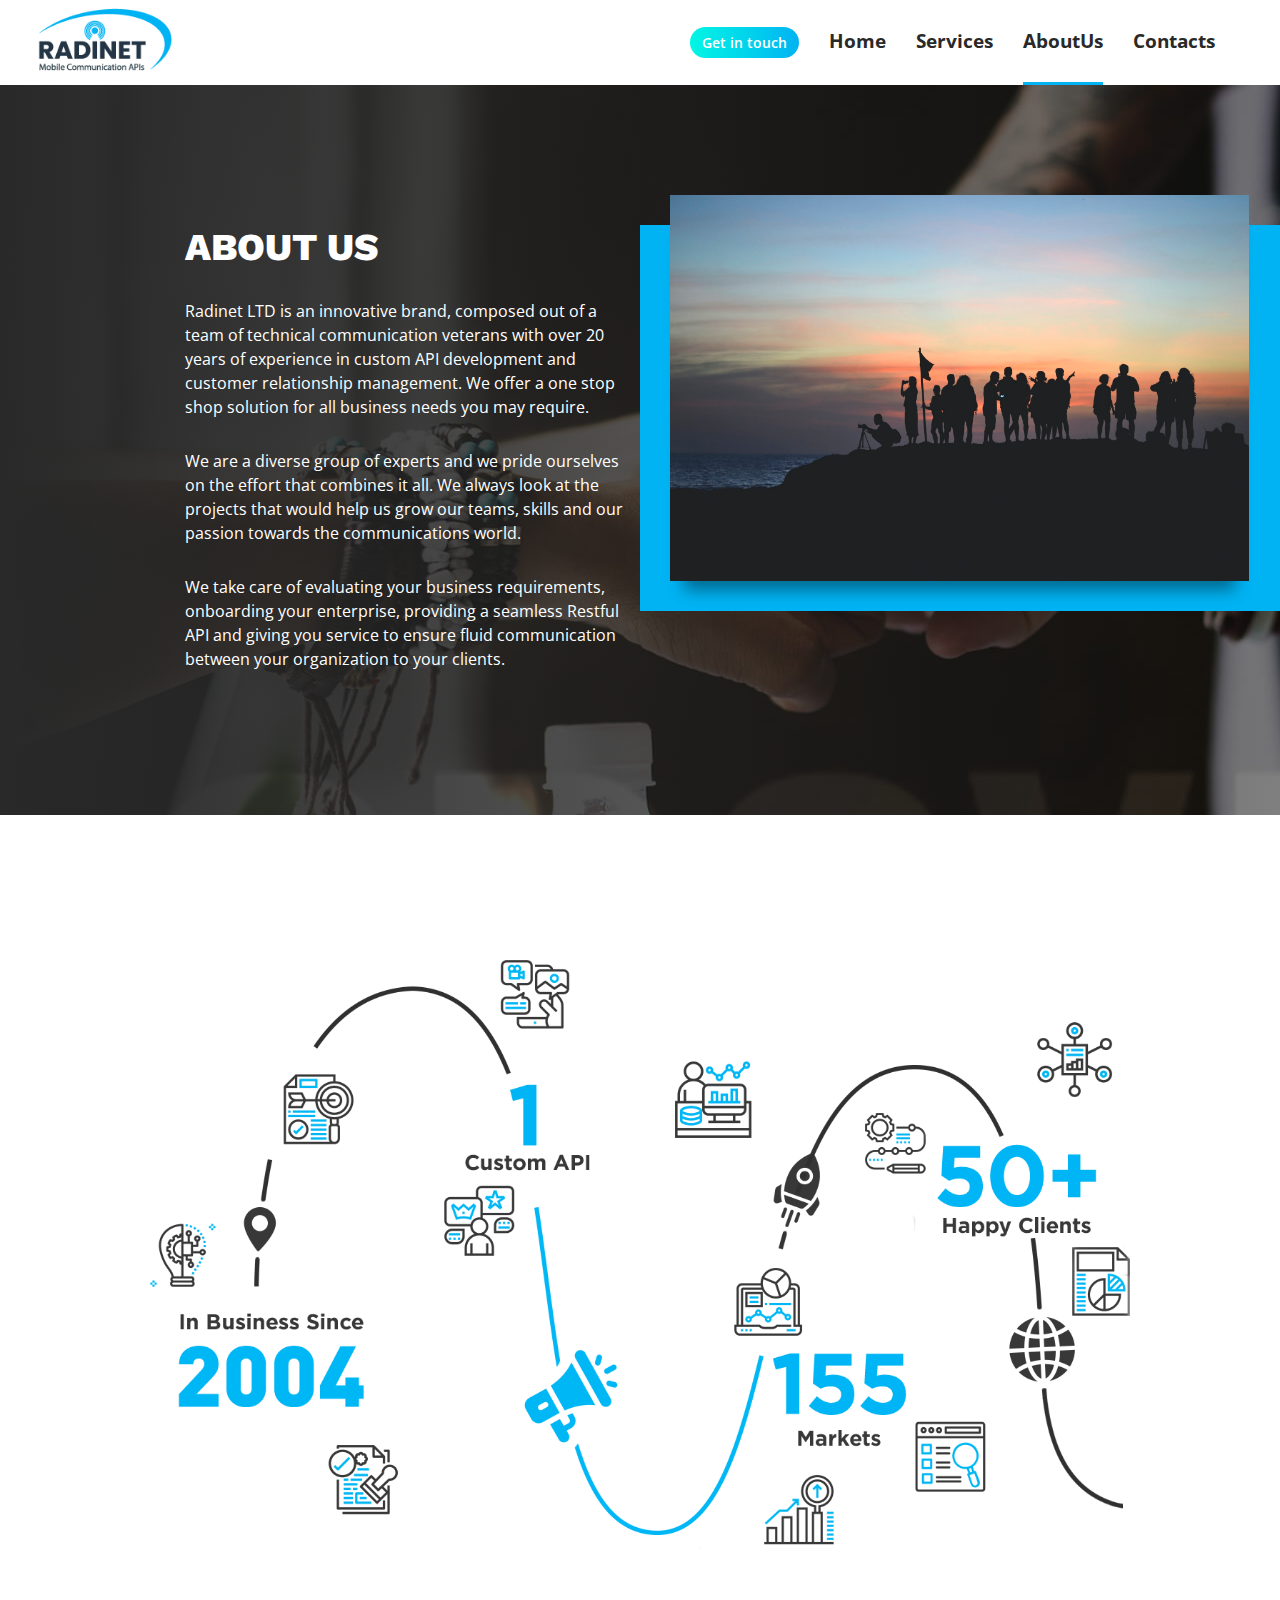
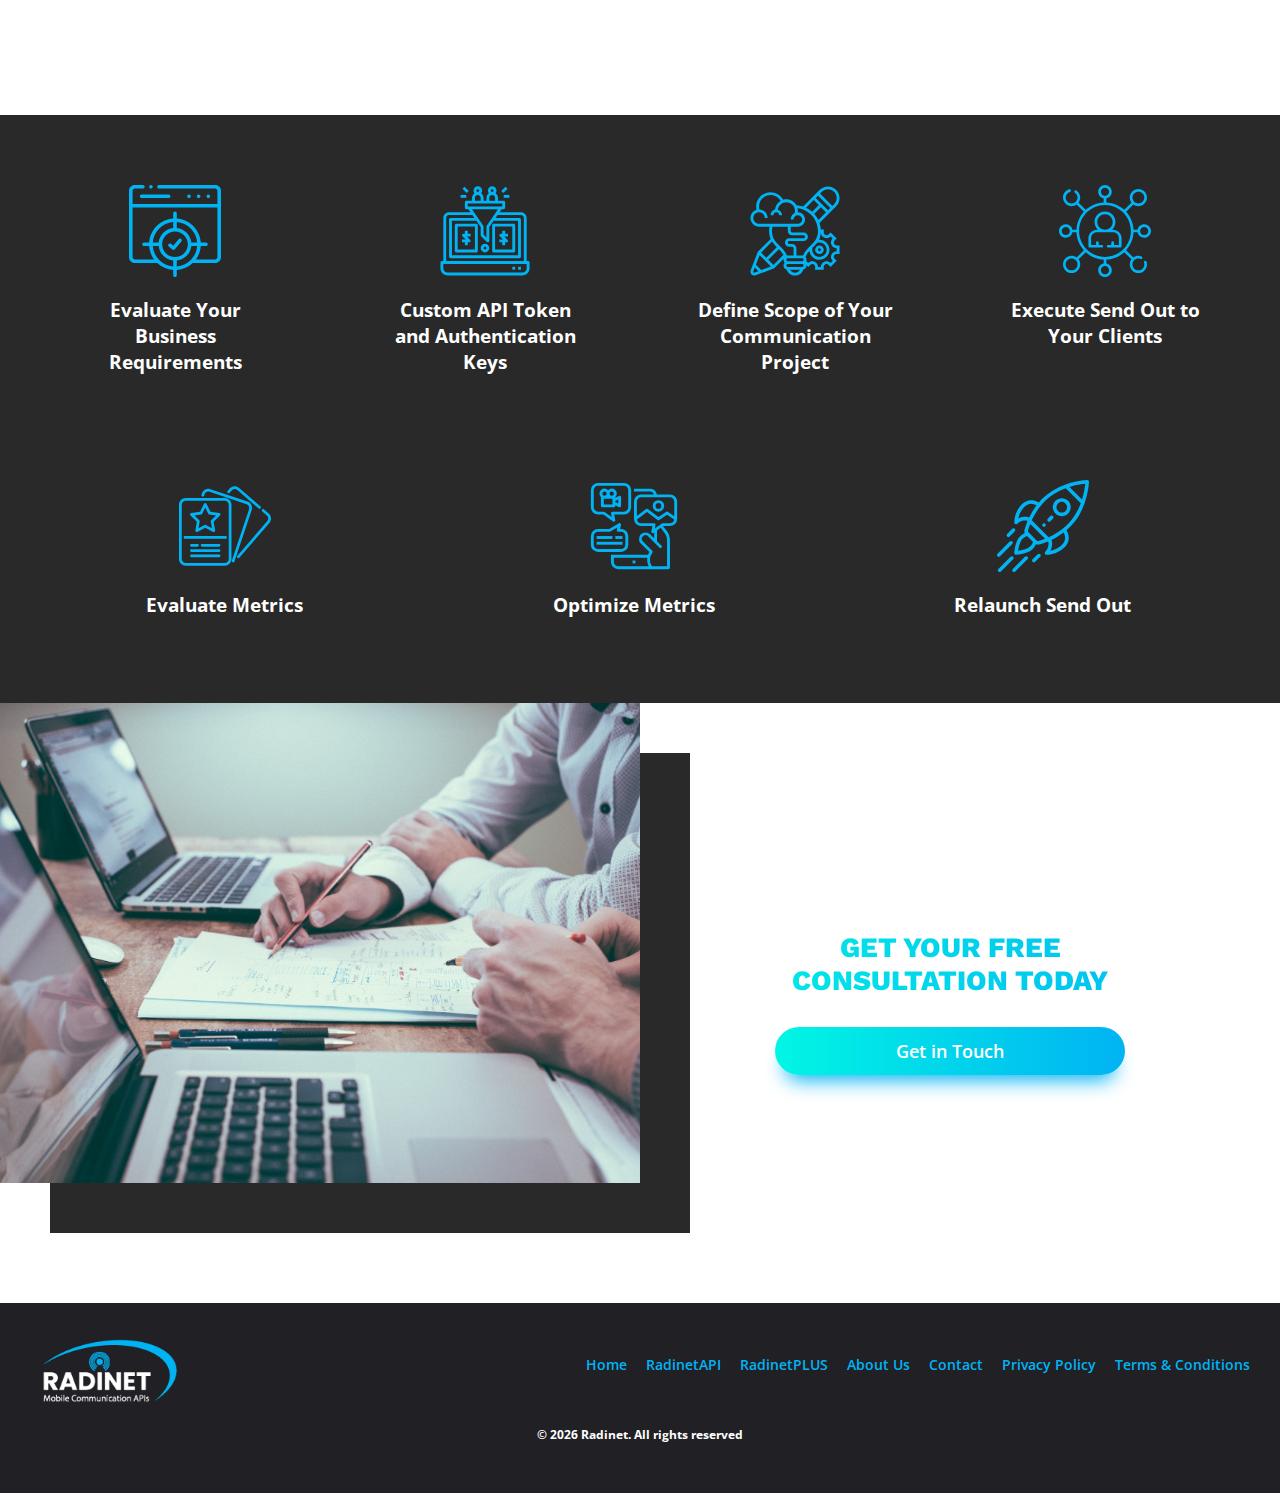
==== commit 6c709a18: "Revert "Arya Created"" ====
--- a/about.html
+++ b/about.html
@@ -1,83 +1,68 @@
 <!DOCTYPE html>
 <html lang="en">
 <head>
-<meta name="viewport" content="width=device-width, initial-scale=1">
-    <meta charset="UTF-8">
-    <link rel="stylesheet" href="./css/styles.css">
-    <link rel="stylesheet" href="./css/mobile.css">
-    <link rel="shortcut icon" href="./favicon.png" type="image/png">
-    <title>Arya MG| About Us</title>
+	<meta charset="UTF-8">
+	<link rel="stylesheet" href="./css/styles.css">
+	<link rel="stylesheet" href="./css/mobile.css">
+	<link rel="shortcut icon" href="./favicon.png" type="image/png">
+	<title>Radinet | About Us</title>
 </head>
 <body class="about">
 <header>
-    <div class="wrapper">
-        <a href="./index.html"><img class="logo" src="./img/logo.png" alt=""></a>
-        <div class="desk social" style="display: none;">
-            <a href="https://www.facebook.com/"><img src="./img/icons/facebook_blue.png" alt=""></a>
-            <a href="https://www.linkedin.com/" class="social" style="display: none;"><img
-                    src="./img/icons/linkedin_blue.png" alt=""></a>
-        </div>
-        <ul class="desk-menu">
-            <li><a href="./contact.html#form2" class="button">Get in touch</a></li>
-            <li><a href="./index.html">Home</a></li>
-            <li id="services">Services
-                <ul id="services_sub" class="submenu">
-                    <li><a href="arya_api.html">AryaAPI</a></li>
-                    <li><a href="arya_plus.html">AryaPLUS</a></li>
-                </ul>
-            </li>
-            <li class="active"><a href="./about.html">AboutUs</a></li>
-            <li><a href="./contact.html">Contacts</a></li>
-        </ul>
-        <nav id="navigation" class="mob-navigation">
-            <div class="menu-close">
-                <span>+</span>
-            </div>
-            <div class="menu-icon">
-                <svg clacc="menu-icon" aria-hidden="true" focusable="false" data-prefix="fas" data-icon="bars"
-                     class="svg-inline--fa fa-bars fa-w-14" role="img" xmlns="http://www.w3.org/2000/svg"
-                     viewBox="0 0 448 512">
-                    <path fill="currentColor"
-                          d="M16 132h416c8.837 0 16-7.163 16-16V76c0-8.837-7.163-16-16-16H16C7.163 60 0 67.163 0 76v40c0 8.837 7.163 16 16 16zm0 160h416c8.837 0 16-7.163 16-16v-40c0-8.837-7.163-16-16-16H16c-8.837 0-16 7.163-16 16v40c0 8.837 7.163 16 16 16zm0 160h416c8.837 0 16-7.163 16-16v-40c0-8.837-7.163-16-16-16H16c-8.837 0-16 7.163-16 16v40c0 8.837 7.163 16 16 16z"></path>
-                </svg>
-            </div>
-            <ul class="menu-items-container">
-                <li><a href="./index.html">
-            <span class="menu-text-icons circle-icon">
-              <svg aria-hidden="true" focusable="false" data-prefix="fas" data-icon="home"
-                   class="svg-inline--fa fa-home fa-w-18" role="img" xmlns="http://www.w3.org/2000/svg"
-                   viewBox="0 0 576 512">
-              	<path fill="currentColor"
-                      d="M280.37 148.26L96 300.11V464a16 16 0 0 0 16 16l112.06-.29a16 16 0 0 0 15.92-16V368a16 16 0 0 1 16-16h64a16 16 0 0 1 16 16v95.64a16 16 0 0 0 16 16.05L464 480a16 16 0 0 0 16-16V300L295.67 148.26a12.19 12.19 0 0 0-15.3 0zM571.6 251.47L488 182.56V44.05a12 12 0 0 0-12-12h-56a12 12 0 0 0-12 12v72.61L318.47 43a48 48 0 0 0-61 0L4.34 251.47a12 12 0 0 0-1.6 16.9l25.5 31A12 12 0 0 0 45.15 301l235.22-193.74a12.19 12.19 0 0 1 15.3 0L530.9 301a12 12 0 0 0 16.9-1.6l25.5-31a12 12 0 0 0-1.7-16.93z">
+	<div class="wrapper">
+		<a  href="./index.html"><img class="logo" src="./img/logo.png" alt="" ></a>
+		<div class="desk social" style="display: none;">
+			<a href="https://www.facebook.com/" ><img src="./img/icons/facebook_blue.png" alt=""></a>
+			<a href="https://www.linkedin.com/" class="social" style="display: none;"><img src="./img/icons/linkedin_blue.png" alt=""></a>
+		</div>
+		<ul class="desk-menu">
+			<li><a href="./contact.html#form2" class="button">Get in touch</a></li>
+			<li><a href="./index.html">Home</a></li>
+			<li id="services" >Services
+				<ul id="services_sub" class="submenu">
+					<li><a href="radinet_api.html">RadinetAPI</a></li>
+					<li><a href="radinet_plus.html">RadinetPLUS</a></li>
+				</ul>
+			</li>
+			<li class="active"><a href="./about.html">AboutUs</a></li>
+			<li><a href="./contact.html">Contacts</a></li>
+		</ul>
+		<nav id="navigation" class="mob-navigation">
+			<div class="menu-close">
+				<span>+</span>
+			</div>
+			<div class="menu-icon">
+				<svg clacc="menu-icon" aria-hidden="true" focusable="false" data-prefix="fas" data-icon="bars" class="svg-inline--fa fa-bars fa-w-14" role="img" xmlns="http://www.w3.org/2000/svg" viewBox="0 0 448 512"><path fill="currentColor" d="M16 132h416c8.837 0 16-7.163 16-16V76c0-8.837-7.163-16-16-16H16C7.163 60 0 67.163 0 76v40c0 8.837 7.163 16 16 16zm0 160h416c8.837 0 16-7.163 16-16v-40c0-8.837-7.163-16-16-16H16c-8.837 0-16 7.163-16 16v40c0 8.837 7.163 16 16 16zm0 160h416c8.837 0 16-7.163 16-16v-40c0-8.837-7.163-16-16-16H16c-8.837 0-16 7.163-16 16v40c0 8.837 7.163 16 16 16z"></path></svg>
+			</div>
+			<ul class="menu-items-container">
+				<li><a href="./index.html">
+            <span class="menu-text-icons circle-icon">
+              <svg aria-hidden="true" focusable="false" data-prefix="fas" data-icon="home" class="svg-inline--fa fa-home fa-w-18" role="img" xmlns="http://www.w3.org/2000/svg" viewBox="0 0 576 512">
+              	<path fill="currentColor" d="M280.37 148.26L96 300.11V464a16 16 0 0 0 16 16l112.06-.29a16 16 0 0 0 15.92-16V368a16 16 0 0 1 16-16h64a16 16 0 0 1 16 16v95.64a16 16 0 0 0 16 16.05L464 480a16 16 0 0 0 16-16V300L295.67 148.26a12.19 12.19 0 0 0-15.3 0zM571.6 251.47L488 182.56V44.05a12 12 0 0 0-12-12h-56a12 12 0 0 0-12 12v72.61L318.47 43a48 48 0 0 0-61 0L4.34 251.47a12 12 0 0 0-1.6 16.9l25.5 31A12 12 0 0 0 45.15 301l235.22-193.74a12.19 12.19 0 0 1 15.3 0L530.9 301a12 12 0 0 0 16.9-1.6l25.5-31a12 12 0 0 0-1.7-16.93z">
 
               	</path></svg>
             </span>
-                    <span class="menu-text">Home</span>
-                    <div class="bottom-border"></div>
-                </a>
-                </li>
-                <li id="service_m">
+					<span class="menu-text">Home</span>
+					<div class="bottom-border"></div></a>
+				</li>
+				<li id="service_m">
 
                         <span class="menu-text-icons circle-icon">
-                             <svg aria-hidden="true" focusable="false" data-prefix="fas" data-icon="code-branch"
-                                  class="svg-inline--fa fa-code-branch fa-w-12" role="img"
-                                  xmlns="http://www.w3.org/2000/svg" viewBox="0 0 384 512"><path fill="currentColor"
-                                                                                                 d="M384 144c0-44.2-35.8-80-80-80s-80 35.8-80 80c0 36.4 24.3 67.1 57.5 76.8-.6 16.1-4.2 28.5-11 36.9-15.4 19.2-49.3 22.4-85.2 25.7-28.2 2.6-57.4 5.4-81.3 16.9v-144c32.5-10.2 56-40.5 56-76.3 0-44.2-35.8-80-80-80S0 35.8 0 80c0 35.8 23.5 66.1 56 76.3v199.3C23.5 365.9 0 396.2 0 432c0 44.2 35.8 80 80 80s80-35.8 80-80c0-34-21.2-63.1-51.2-74.6 3.1-5.2 7.8-9.8 14.9-13.4 16.2-8.2 40.4-10.4 66.1-12.8 42.2-3.9 90-8.4 118.2-43.4 14-17.4 21.1-39.8 21.6-67.9 31.6-10.8 54.4-40.7 54.4-75.9zM80 64c8.8 0 16 7.2 16 16s-7.2 16-16 16-16-7.2-16-16 7.2-16 16-16zm0 384c-8.8 0-16-7.2-16-16s7.2-16 16-16 16 7.2 16 16-7.2 16-16 16zm224-320c8.8 0 16 7.2 16 16s-7.2 16-16 16-16-7.2-16-16 7.2-16 16-16z"></path>
+                             <svg aria-hidden="true" focusable="false" data-prefix="fas" data-icon="code-branch" class="svg-inline--fa fa-code-branch fa-w-12" role="img" xmlns="http://www.w3.org/2000/svg" viewBox="0 0 384 512"><path fill="currentColor" d="M384 144c0-44.2-35.8-80-80-80s-80 35.8-80 80c0 36.4 24.3 67.1 57.5 76.8-.6 16.1-4.2 28.5-11 36.9-15.4 19.2-49.3 22.4-85.2 25.7-28.2 2.6-57.4 5.4-81.3 16.9v-144c32.5-10.2 56-40.5 56-76.3 0-44.2-35.8-80-80-80S0 35.8 0 80c0 35.8 23.5 66.1 56 76.3v199.3C23.5 365.9 0 396.2 0 432c0 44.2 35.8 80 80 80s80-35.8 80-80c0-34-21.2-63.1-51.2-74.6 3.1-5.2 7.8-9.8 14.9-13.4 16.2-8.2 40.4-10.4 66.1-12.8 42.2-3.9 90-8.4 118.2-43.4 14-17.4 21.1-39.8 21.6-67.9 31.6-10.8 54.4-40.7 54.4-75.9zM80 64c8.8 0 16 7.2 16 16s-7.2 16-16 16-16-7.2-16-16 7.2-16 16-16zm0 384c-8.8 0-16-7.2-16-16s7.2-16 16-16 16 7.2 16 16-7.2 16-16 16zm224-320c8.8 0 16 7.2 16 16s-7.2 16-16 16-16-7.2-16-16 7.2-16 16-16z"></path>
                              </svg>
                         </span>
-                    <span class="menu-text">Services</span>
-                    <div class="bottom-border"></div>
-                    <ul id="submenu_mb">
-                        <li><a href="arya_api.html">AryaAPI</a></li>
-                        <li><a href="arya_plus.html">AryaPLUS</a></li>
-                    </ul>
-                    <div class="bottom-border"></div>
-                </li>
-                <li><a href="./about.html">
-            <span class="menu-text-icons circle-icon ">
-
-<svg version="1.1" id="Capa_1" xmlns="http://www.w3.org/2000/svg" xmlns:xlink="http://www.w3.org/1999/xlink" x="0px"
-     y="0px" viewBox="0 0 45.186 45.186" xml:space="preserve">
+					<span class="menu-text">Services</span>
+					<div class="bottom-border"></div>
+					<ul id="submenu_mb">
+						<li><a href="radinet_api.html">RadinetAPI</a></li>
+						<li><a href="radinet_plus.html">RadinetPLUS</a></li>
+					</ul>
+					<div class="bottom-border"></div>
+				</li>
+				<li><a href="./about.html">
+            <span class="menu-text-icons circle-icon effect-menu-text-icons">
+
+<svg version="1.1" id="Capa_1" xmlns="http://www.w3.org/2000/svg" xmlns:xlink="http://www.w3.org/1999/xlink" x="0px" y="0px" viewBox="0 0 45.186 45.186" xml:space="preserve">
 <g>
 	<path d="M45.112,17.412c-0.236-0.858-1.039-1.468-1.93-1.468c-4.759,0-9.518,0-14.277,0
 		c-1.36-4.185-2.72-8.37-4.079-12.555c-0.103-0.313-0.203-0.626-0.306-0.938c-0.002-0.005-0.005-0.009-0.006-0.015
@@ -103,276 +88,149 @@
 </svg>
 
             </span>
-                    <span class="menu-text ">About Us</span>
-                    <div class="bottom-border"></div>
-                </a>
-                </li>
-
-
-                <li><a href="./contact.html">
-            <span class="menu-text-icons circle-icon">
-
-				<svg aria-hidden="true" focusable="false" data-prefix="far" data-icon="envelope"
-                     class="svg-inline--fa fa-envelope fa-w-16" role="img" xmlns="http://www.w3.org/2000/svg"
-                     viewBox="0 0 512 512"><path fill="currentColor"
-                                                 d="M464 64H48C21.49 64 0 85.49 0 112v288c0 26.51 21.49 48 48 48h416c26.51 0 48-21.49 48-48V112c0-26.51-21.49-48-48-48zm0 48v40.805c-22.422 18.259-58.168 46.651-134.587 106.49-16.841 13.247-50.201 45.072-73.413 44.701-23.208.375-56.579-31.459-73.413-44.701C106.18 199.465 70.425 171.067 48 152.805V112h416zM48 400V214.398c22.914 18.251 55.409 43.862 104.938 82.646 21.857 17.205 60.134 55.186 103.062 54.955 42.717.231 80.509-37.199 103.053-54.947 49.528-38.783 82.032-64.401 104.947-82.653V400H48z"></path></svg>
-            </span>
-                    <span class="menu-text">Contact Us</span>
-                    <div class="bottom-border"></div>
-                </a>
-                </li>
-                <li style="display: none"><a href="https://www.facebook.com/">
-            <span class="menu-text-icons circle-icon">
-			<svg version="1.1" style="height: 25px;" viewBox="0 0 112.196 112.196" xmlns="http://www.w3.org/2000/svg"
-                 xmlns:xlink="http://www.w3.org/1999/xlink"><g><path
-                    d="M70.201,58.294h-10.01v36.672H45.025V58.294h-7.213V45.406h7.213v-8.34   c0-5.964,2.833-15.303,15.301-15.303L71.56,21.81v12.51h-8.151c-1.337,0-3.217,0.668-3.217,3.513v7.585h11.334L70.201,58.294z"
-                    style="fill:#FFFFFF;"></path></g><g></g><g></g><g></g><g></g><g></g><g></g><g></g><g></g><g></g><g></g><g></g><g></g><g></g><g></g><g></g></svg>
-
-            </span>
-                    <span class="menu-text">Facebook</span>
-                    <div class="bottom-border"></div>
-                </a>
-                </li>
-                <li style="display: none"><a href="https://www.linkedin.com/">
-            <span class="menu-text-icons circle-icon">
-				<svg version="1.1" style="height: 25px;" viewBox="0 0 112.196 112.196" xml:space="preserve"
-                     xmlns="http://www.w3.org/2000/svg" xmlns:xlink="http://www.w3.org/1999/xlink"><g><g><path d="M89.616,60.611v23.128H76.207V62.161c0-5.418-1.936-9.118-6.791-9.118    c-3.705,0-5.906,2.491-6.878,4.903c-0.353,0.862-0.444,2.059-0.444,3.268v22.524H48.684c0,0,0.18-36.546,0-40.329h13.411v5.715    c-0.027,0.045-0.065,0.089-0.089,0.132h0.089v-0.132c1.782-2.742,4.96-6.662,12.085-6.662    C83.002,42.462,89.616,48.226,89.616,60.611L89.616,60.611z M34.656,23.969c-4.587,0-7.588,3.011-7.588,6.967    c0,3.872,2.914,6.97,7.412,6.97h0.087c4.677,0,7.585-3.098,7.585-6.97C42.063,26.98,39.244,23.969,34.656,23.969L34.656,23.969z     M27.865,83.739H41.27V43.409H27.865V83.739z" style="fill:#F1F2F2;"></path></g></g><g></g><g></g><g></g><g></g><g></g><g></g><g></g><g></g><g></g><g></g><g></g><g></g><g></g><g></g><g></g></svg>
+					<span class="menu-text effect-menu-text">About Us</span>
+					<div class="bottom-border"></div></a>
+				</li>
+
+
+
+
+				<li><a href="./contact.html">
+            <span class="menu-text-icons circle-icon">
+
+				<svg aria-hidden="true" focusable="false" data-prefix="far" data-icon="envelope" class="svg-inline--fa fa-envelope fa-w-16" role="img" xmlns="http://www.w3.org/2000/svg" viewBox="0 0 512 512"><path fill="currentColor" d="M464 64H48C21.49 64 0 85.49 0 112v288c0 26.51 21.49 48 48 48h416c26.51 0 48-21.49 48-48V112c0-26.51-21.49-48-48-48zm0 48v40.805c-22.422 18.259-58.168 46.651-134.587 106.49-16.841 13.247-50.201 45.072-73.413 44.701-23.208.375-56.579-31.459-73.413-44.701C106.18 199.465 70.425 171.067 48 152.805V112h416zM48 400V214.398c22.914 18.251 55.409 43.862 104.938 82.646 21.857 17.205 60.134 55.186 103.062 54.955 42.717.231 80.509-37.199 103.053-54.947 49.528-38.783 82.032-64.401 104.947-82.653V400H48z"></path></svg>
+            </span>
+					<span class="menu-text">Contact Us</span>
+					<div class="bottom-border"></div></a>
+				</li>
+				<li style="display: none"><a href="https://www.facebook.com/">
+            <span class="menu-text-icons circle-icon">
+			<svg version="1.1" style="height: 25px;" viewBox="0 0 112.196 112.196" xmlns="http://www.w3.org/2000/svg" xmlns:xlink="http://www.w3.org/1999/xlink"><g><path d="M70.201,58.294h-10.01v36.672H45.025V58.294h-7.213V45.406h7.213v-8.34   c0-5.964,2.833-15.303,15.301-15.303L71.56,21.81v12.51h-8.151c-1.337,0-3.217,0.668-3.217,3.513v7.585h11.334L70.201,58.294z" style="fill:#FFFFFF;"></path></g><g></g><g></g><g></g><g></g><g></g><g></g><g></g><g></g><g></g><g></g><g></g><g></g><g></g><g></g><g></g></svg>
+
+            </span>
+					<span class="menu-text">Facebook</span>
+					<div class="bottom-border"></div></a>
+				</li>
+				<li style="display: none"><a href="https://www.linkedin.com/">
+            <span class="menu-text-icons circle-icon">
+				<svg version="1.1" style="height: 25px;" viewBox="0 0 112.196 112.196" xml:space="preserve" xmlns="http://www.w3.org/2000/svg" xmlns:xlink="http://www.w3.org/1999/xlink"><g><g><path d="M89.616,60.611v23.128H76.207V62.161c0-5.418-1.936-9.118-6.791-9.118    c-3.705,0-5.906,2.491-6.878,4.903c-0.353,0.862-0.444,2.059-0.444,3.268v22.524H48.684c0,0,0.18-36.546,0-40.329h13.411v5.715    c-0.027,0.045-0.065,0.089-0.089,0.132h0.089v-0.132c1.782-2.742,4.96-6.662,12.085-6.662    C83.002,42.462,89.616,48.226,89.616,60.611L89.616,60.611z M34.656,23.969c-4.587,0-7.588,3.011-7.588,6.967    c0,3.872,2.914,6.97,7.412,6.97h0.087c4.677,0,7.585-3.098,7.585-6.97C42.063,26.98,39.244,23.969,34.656,23.969L34.656,23.969z     M27.865,83.739H41.27V43.409H27.865V83.739z" style="fill:#F1F2F2;"></path></g></g><g></g><g></g><g></g><g></g><g></g><g></g><g></g><g></g><g></g><g></g><g></g><g></g><g></g><g></g><g></g></svg>
 			</span>
-                    <span class="menu-text">Linkedin</span>
-                    <div class="bottom-border"></div>
-                </a>
-                </li>
-            </ul>
-        </nav>
-
-    </div>
+					<span class="menu-text">Linkedin</span>
+					<div class="bottom-border"></div></a>
+				</li>
+			</ul>
+		</nav>
+
+	</div>
 </header>
 <section class="hero">
-    <div class="wrapper">
-        <div class="desk img">
-            <img src="./img/about_img.jpg" alt="">
-        </div>
-        <div class="about_text">
-            <h1>About Us</h1>
-            <p>At Arya MG LTD were one of the first commercial web-based messaging platforms, launched in 2018. Our
-                customers can connect to over 16 GSM networks in more than 4 countries using our simple, intuitive API.
-                (soon we update into 40 GSM networks in more than 12 countries).</p>
-            <p>We provide our clients with a seamless, easy to use platform through a fast SMS API integration. At the
-                end of the day, B2B businesses can send and receive SMS messages, perform number lookup, user
-                verification and more.</p>
-        </div>
-    </div>
-</section>
+	<div class="wrapper">
+		<div class="desk img">
+			<img src="./img/about_img.jpg" alt="">
+		</div>
+		<div class="about_text">
+			<h1>About Us</h1>
+			<p>Radinet LTD is an innovative brand, composed out of a team of technical communication veterans with over 20 years of experience in custom API development and customer relationship management. We offer a one stop shop solution for all business needs you may require.</p>
+			<p>We are a diverse group of experts and we pride ourselves on the effort that combines it all. We always look at the projects that would help us grow our teams, skills and our passion towards the communications world.</p>
+			<p>We take care of evaluating your business requirements, onboarding your enterprise, providing a seamless Restful API and giving you service to ensure fluid communication between your organization to your clients.</p>
+				
+		</div>
+
+	</div>
+</section>
+
+<section class="infographic">
+	<div class="wrapper">
+	
+		
+	</div>
+
+</section>
+
+
+
 <section class="iconsection dark">
-    <div class="wrapper">
-        <div class="iconbox">
-
-
-            <svg id="Capa_1" enable-background="new 0 0 512 512" height="512" viewBox="0 0 512 512" width="512"
-                 xmlns="http://www.w3.org/2000/svg">
-                <g>
-                    <path d="m397.737 62.639c0-5.522-4.478-10-10-10h-.057c-5.522 0-9.972 4.478-9.972 10s4.506 10 10.028 10 10.001-4.478 10.001-10z"/>
-                    <path d="m451.708 62.639c0-5.522-4.478-10-10-10h-.057c-5.522 0-9.972 4.478-9.972 10s4.506 10 10.028 10 10.001-4.478 10.001-10z"/>
-                    <path d="m343.767 62.639c0-5.522-4.478-10-10-10h-.057c-5.522 0-9.972 4.478-9.972 10s4.506 10 10.028 10 10.001-4.478 10.001-10z"/>
-                    <path d="m60.263 62.639c0 5.522 4.477 10 10 10h150.262c5.523 0 10-4.478 10-10s-4.477-10-10-10h-150.262c-5.523 0-10 4.477-10 10z"/>
-                    <path d="m479.919 0h-313.024c-5.523 0-10 4.478-10 10s4.477 10 10 10h313.024c6.661 0 12.081 5.42 12.081 12.081v73.224h-472v-73.224c0-6.661 5.42-12.081 12.082-12.081h44.985c5.523 0 10-4.478 10-10s-4.477-10-10-10h-44.985c-17.69 0-32.082 14.392-32.082 32.081v370.283c0 17.689 14.392 32.081 32.082 32.081h124.998c23.552 22.281 54.595 36.712 88.905 39.077v28.478c0 5.522 4.477 10 10 10s10-4.478 10-10v-28.478c34.318-2.365 65.367-16.795 88.924-39.077h125.008c17.689 0 32.081-14.392 32.081-32.081v-370.283c.002-17.689-14.39-32.081-32.079-32.081zm-347.577 339.799h32.669c4.638 42.508 38.481 76.361 80.975 81.002v32.67c-60.443-4.846-108.8-53.215-113.644-113.672zm214.646-20c-4.641-42.494-38.494-76.337-81.002-80.975v-32.669c60.456 4.844 108.825 53.201 113.671 113.644zm-91.002 81.551c-39.438 0-71.523-32.098-71.523-71.551 0-39.438 32.085-71.523 71.523-71.523 39.454 0 71.551 32.085 71.551 71.523 0 39.453-32.098 71.551-71.551 71.551zm-10-162.526c-42.493 4.639-76.335 38.482-80.974 80.975h-32.669c4.845-60.442 53.201-108.799 113.644-113.644v32.669zm20 181.977c42.509-4.64 76.363-38.494 81.002-81.002h32.669c-4.845 60.458-53.214 108.827-113.671 113.672zm213.933-6.356h-107.421c15.482-21.252 25.298-46.878 27.211-74.646h28.479c5.522 0 10-4.478 10-10s-4.478-10-10-10h-28.479c-4.927-71.476-62.232-128.77-133.722-133.695v-28.478c0-5.522-4.478-10-10-10s-10 4.478-10 10v28.478c-71.475 4.926-128.769 62.219-133.695 133.695h-28.479c-5.523 0-10 4.478-10 10s4.477 10 10 10h28.478c1.913 27.769 11.727 53.395 27.206 74.646h-107.415c-6.662 0-12.082-5.42-12.082-12.081v-277.06h472v277.06c0 6.661-5.42 12.081-12.081 12.081z"/>
-                    <path d="m290.441 300.279c-4.23-3.546-10.539-2.992-14.087 1.243l-30.166 36.003-11.774-9.972c-4.213-3.569-10.524-3.046-14.094 1.168-3.569 4.215-3.046 10.524 1.168 14.094l19.445 16.469c1.813 1.535 4.105 2.369 6.462 2.369 2.873-.001 5.428-1.194 7.666-3.578l36.623-43.708c3.547-4.233 2.991-10.541-1.243-14.088z"/>
-                    <path d="m121.995 20h.028c5.523 0 9.986-4.478 9.986-10s-4.491-10-10.014-10-10 4.478-10 10 4.477 10 10 10z"/>
-                </g>
-            </svg>
-            <span>Evaluate Your Business Requirements</span>
-
-        </div>
-        <div class="iconbox">
-
-            <svg id="Layer_3" enable-background="new 0 0 64 64" height="512" viewBox="0 0 64 64" width="512"
-                 xmlns="http://www.w3.org/2000/svg">
-                <g>
-                    <path d="m62 52.905h-1v-30c0-2.206-1.794-4-4-4h-14.861l1.385-2h1.476c.553 0 1-.447 1-1v-4c0-.553-.447-1-1-1h-4v-2c0-1.311-.642-2.466-1.619-3.195.383-.504.619-1.125.619-1.805 0-1.654-1.346-3-3-3s-3 1.346-3 3c0 .68.236 1.301.619 1.805-.977.73-1.619 1.884-1.619 3.195v2h-2v-2c0-1.311-.642-2.466-1.619-3.195.383-.504.619-1.125.619-1.805 0-1.654-1.346-3-3-3s-3 1.346-3 3c0 .68.236 1.301.619 1.805-.977.73-1.619 1.884-1.619 3.195v2h-4c-.553 0-1 .447-1 1v4c0 .553.447 1 1 1h1.476l1.385 2h-14.861c-2.206 0-4 1.794-4 4v30h-1c-.553 0-1 .447-1 1v4c0 2.757 2.243 5 5 5h52c2.757 0 5-2.243 5-5v-4c0-.552-.447-1-1-1zm-25-50c.552 0 1 .448 1 1s-.448 1-1 1-1-.448-1-1 .448-1 1-1zm-2 6c0-1.103.897-2 2-2s2 .897 2 2v2h-4zm-8-6c.552 0 1 .448 1 1s-.448 1-1 1-1-.448-1-1 .448-1 1-1zm-2 6c0-1.103.897-2 2-2s2 .897 2 2v2h-4zm-5 6v-2h24v2zm9.293 20.707 4 4c.191.191.447.293.707.293.129 0 .259-.024.383-.076.374-.154.617-.519.617-.924v-9.688l2.986-4.312h17.014v24h-46v-24h17.014l2.986 4.313v5.688c0 .265.105.519.293.706zm3.885-7.276c-.116.167-.178.366-.178.569v7.586l-2-2v-5.586c0-.203-.063-.402-.178-.569l-7.914-11.431h18.182zm-28.178-5.431c0-1.103.897-2 2-2h16.245l1.385 2h-16.63c-.553 0-1 .447-1 1v26c0 .553.447 1 1 1h48c.553 0 1-.447 1-1v-26c0-.553-.447-1-1-1h-16.63l1.385-2h16.245c1.103 0 2 .897 2 2v30h-54zm56 35c0 1.654-1.346 3-3 3h-52c-1.654 0-3-1.346-3-3v-3h58z"/>
-                    <path d="m55 56.905h2v2h-2z"/>
-                    <path d="m51 56.905h2v2h-2z"/>
-                    <path d="m32 46.905c1.654 0 3-1.346 3-3s-1.346-3-3-3-3 1.346-3 3 1.346 3 3 3zm0-4c.552 0 1 .448 1 1s-.448 1-1 1-1-.448-1-1 .448-1 1-1z"/>
-                    <path d="m43.379 2.405h4.243v2h-4.243z" transform="matrix(.707 -.707 .707 .707 10.919 33.171)"/>
-                    <path d="m45 6.905h4v2h-4z"/>
-                    <path d="m17.5 1.284h2v4.243h-2z" transform="matrix(.707 -.707 .707 .707 3.011 14.079)"/>
-                    <path d="m15 6.905h4v2h-4z"/>
-                    <path d="m26 26.905h-14c-.553 0-1 .447-1 1v18c0 .553.447 1 1 1h14c.553 0 1-.447 1-1v-18c0-.552-.447-1-1-1zm-1 18h-12v-16h12z"/>
-                    <path d="m38 46.905h14c.553 0 1-.447 1-1v-18c0-.553-.447-1-1-1h-14c-.553 0-1 .447-1 1v18c0 .553.447 1 1 1zm1-18h12v16h-12z"/>
-                    <path d="m18 41.905h2v-2h1c.404 0 .77-.243.924-.617.155-.374.069-.804-.217-1.09l-2.293-2.293h2.586v-2h-2v-2h-2v2h-1c-.404 0-.77.243-.924.617-.155.374-.069.804.217 1.09l2.293 2.293h-2.586v2h2z"/>
-                    <path d="m46 31.905h-2v2h-1c-.404 0-.77.243-.924.617-.155.374-.069.804.217 1.09l2.293 2.293h-2.586v2h2v2h2v-2h1c.404 0 .77-.243.924-.617.155-.374.069-.804-.217-1.09l-2.293-2.293h2.586v-2h-2z"/>
-                </g>
-            </svg>
-            <span>Custom API Token and Authentication Keys</span>
-
-        </div>
-        <div class="iconbox">
-
-            <svg id="_x33_0" enable-background="new 0 0 64 64" height="512" viewBox="0 0 64 64" width="512"
-                 xmlns="http://www.w3.org/2000/svg">
-                <g>
-                    <path d="m49 48c1.654 0 3-1.346 3-3s-1.346-3-3-3-3 1.346-3 3 1.346 3 3 3zm0-4c.551 0 1 .448 1 1s-.449 1-1 1-1-.448-1-1 .449-1 1-1z"/>
-                    <path d="m59.16 40.778c-.303-.726-.142-1.551.409-2.103l1.455-1.456-4.244-4.244-1.457 1.456c-.551.552-1.377.712-2.141.392-.718-.296-1.182-.99-1.182-1.768v-2.055h-2.051c-.091-1.613-.39-3.172-.886-4.649l11.572-11.572c1.525-1.525 2.365-3.552 2.365-5.708 0-4.45-3.621-8.071-8.071-8.071-2.156 0-4.183.84-5.707 2.364l-11.56 11.561c-1.495-.502-3.08-.794-4.717-.881-1.38-2.411-3.973-4.044-6.945-4.044-.761 0-1.495.114-2.194.313-1.726-3.245-5.079-5.313-8.806-5.313-5.514 0-10 4.486-10 10 0 .766.094 1.52.265 2.258-2.465.746-4.265 3.037-4.265 5.742 0 3.309 2.691 6 6 6h7.254c-.166.989-.254 1.993-.254 3 0 2.201.407 3.992 1.064 5.522l-8.921 8.922-4.964 12.906c-.119.308-.179.632-.179.963 0 1.482 1.206 2.687 2.687 2.687.331 0 .655-.061.964-.179l12.906-4.964 6.523-6.524c-.049.215-.08.437-.08.667 0 .771.301 1.468.78 2-.48.532-.78 1.229-.78 2 0 1.39.955 2.552 2.24 2.89.852 2.44 3.134 4.11 5.76 4.11s4.908-1.67 5.76-4.11c1.285-.338 2.24-1.5 2.24-2.89 0-.075-.017-.145-.022-.218l1.242 1.242 1.457-1.456c.551-.552 1.374-.713 2.14-.394.718.299 1.183.993 1.183 1.771v2.055h6v-2.055c0-.778.465-1.473 1.222-1.786.726-.302 1.551-.143 2.102.409l1.456 1.456 4.244-4.244-1.455-1.456c-.551-.552-.712-1.377-.393-2.141.297-.718.991-1.183 1.769-1.183h2.055v-6h-2.055c-.778 0-1.472-.465-1.785-1.222zm-14.984 2.948c1.091-1.065 2.184-2.153 3.127-3.411.544-.198 1.11-.315 1.697-.315 2.757 0 5 2.243 5 5s-2.243 5-5 5-5-2.243-5-5c0-.433.067-.859.176-1.274zm1.201-23.688 4.623-4.624 3.586 3.586-5.341 5.341c-.749-1.572-1.717-3.018-2.868-4.303zm1.037-11.038 1.586-1.586 8.586 8.586-1.586 1.586zm8.515-6c3.347 0 6.071 2.724 6.071 6.071 0 1.621-.631 3.146-1.778 4.293l-1.222 1.222-8.586-8.586 1.222-1.222c1.147-1.146 2.671-1.778 4.293-1.778zm-9.929 7.414 3.586 3.586-4.621 4.621c-1.284-1.152-2.729-2.121-4.301-2.871zm3 21.586c0 5.203-2.62 7.759-5.394 10.464-1.91 1.863-3.872 3.789-5.014 6.596-.191-.039-.389-.06-.592-.06h-4v-5c0-1.654-1.346-3-3-3h-2c-.551 0-1-.448-1-1s.449-1 1-1h10c1.654 0 3-1.346 3-3s-1.346-3-3-3h-8c-.551 0-1-.448-1-1v-3h5c2.757 0 5-2.243 5-5s-2.243-5-5-5c-.028 0-.054.008-.082.008.043-.334.082-.668.082-1.008 0-.654-.088-1.287-.236-1.896 7.972.888 14.236 7.73 14.236 15.896zm-22 20c0-.552.449-1 1-1h10c.551 0 1 .448 1 1s-.449 1-1 1h-10c-.551 0-1-.448-1-1zm-12.586 0 7.351-7.351c1.23 1.22 2.372 2.454 3.214 3.957l-6.979 6.98zm-10.414-29c0-2.206 1.794-4 4-4s4 1.794 4 4h2c0-3.222-2.555-5.852-5.744-5.987-.17-.654-.256-1.329-.256-2.013 0-4.411 3.589-8 8-8 2.925 0 5.565 1.59 6.969 4.101-2.132 1.251-3.638 3.454-3.919 6.025-1.746.43-3.05 1.997-3.05 3.874h2c0-1.103.897-2 2-2s2 .897 2 2h2c0-1.835-1.248-3.368-2.935-3.838.41-2.912 2.911-5.162 5.935-5.162 3.309 0 6 2.691 6 6 0 .526-.086 1.041-.22 1.543-1.64.821-2.78 2.501-2.78 4.457h2c0-1.654 1.346-3 3-3s3 1.346 3 3-1.346 3-3 3h-27c-2.206 0-4-1.794-4-4zm24 6v3c0 1.654 1.346 3 3 3h8c.551 0 1 .448 1 1s-.449 1-1 1h-10c-1.654 0-3 1.346-3 3s1.346 3 3 3h2c.551 0 1 .448 1 1v5h-4c-.203 0-.401.021-.592.06-1.142-2.807-3.104-4.733-5.014-6.596-2.774-2.705-5.394-5.261-5.394-10.464 0-1.011.121-2.013.308-3zm-7.663 14.249-7.337 7.337-3.586-3.586 7.63-7.63c.939 1.474 2.103 2.704 3.293 3.879zm-11.956 5.546 7.824 7.824-6.624 2.548-3.748-3.748zm-3.447 12.159c-.433.168-.934-.177-.934-.641 0-.085.016-.168.045-.246l1.002-2.606 2.491 2.491zm28.066.046c-1.477 0-2.794-.786-3.524-2h7.048c-.73 1.214-2.047 2-3.524 2zm5-4h-10c-.551 0-1-.448-1-1s.449-1 1-1h10c.551 0 1 .448 1 1s-.449 1-1 1zm24-11h-.055c-1.591 0-3.011.95-3.631 2.452-.616 1.477-.286 3.159.84 4.286l.042.042-1.416 1.416-.042-.042c-1.128-1.128-2.812-1.459-4.319-.827-1.469.608-2.419 2.027-2.419 3.618v.055h-2v-.055c0-1.591-.95-3.011-2.452-3.632-1.479-.617-3.161-.286-4.287.841l-.042.042-1.355-1.355c.08-.269.136-.547.136-.841 0-.71-.258-1.354-.672-1.869.622-1.679 1.597-3.022 2.732-4.262.43 3.45 3.375 6.131 6.94 6.131 3.86 0 7-3.141 7-7s-3.14-7-7-7c-.098 0-.193.01-.29.014.677-1.405 1.142-3.034 1.259-5.014h.031v.055c0 1.591.95 3.012 2.451 3.631 1.476.618 3.16.288 4.287-.84l.042-.042 1.416 1.416-.042.042c-1.126 1.127-1.456 2.81-.827 4.318.607 1.47 2.027 2.42 3.618 2.42h.055z"/>
-                </g>
-            </svg>
-            <span>Define Scope of Your Communication Project</span>
-
-        </div>
-        <div class="iconbox ">
-
-            <svg id="Capa_1" enable-background="new 0 0 512 512" height="512" viewBox="0 0 512 512" width="512"
-                 xmlns="http://www.w3.org/2000/svg">
-                <g>
-                    <g>
-                        <path d="m414.843 263.5h22.298c3.489 17.265 18.777 30.305 37.055 30.305 20.845 0 37.804-16.959 37.804-37.805s-16.959-37.805-37.805-37.805c-18.278 0-33.566 13.04-37.055 30.305h-22.298c-1.783-38.203-17.103-72.927-41.27-99.466l40.164-40.163c7.906 5.757 17.627 9.166 28.134 9.166 26.416 0 47.906-21.491 47.906-47.907s-21.49-47.906-47.906-47.906-47.906 21.491-47.906 47.906c0 10.507 3.408 20.228 9.166 28.134l-40.164 40.163c-26.539-24.166-61.263-39.487-99.466-41.269v-22.298c17.265-3.489 30.305-18.777 30.305-37.055 0-20.846-16.959-37.805-37.805-37.805s-37.805 16.959-37.805 37.805c0 18.278 13.04 33.566 30.305 37.055v22.297c-38.203 1.783-72.927 17.103-99.466 41.269l-40.161-40.16c5.758-7.907 9.167-17.629 9.167-28.136 0-15.952-7.901-30.807-21.135-39.737-3.436-2.316-8.097-1.412-10.412 2.022-2.317 3.434-1.412 8.095 2.021 10.412 9.096 6.137 14.525 16.344 14.525 27.303 0 18.146-14.764 32.91-32.91 32.91s-32.909-14.764-32.909-32.91c0-14.654 9.835-27.679 23.917-31.674 3.985-1.131 6.299-5.278 5.168-9.263s-5.28-6.296-9.262-5.168c-20.504 5.818-34.823 24.777-34.823 46.105 0 26.418 21.492 47.91 47.91 47.91 10.508 0 20.23-3.409 28.136-9.167l40.161 40.16c-24.167 26.539-39.487 61.263-41.27 99.466h-22.297c-3.489-17.265-18.777-30.305-37.055-30.305-20.846.001-37.805 16.96-37.805 37.806s16.959 37.805 37.805 37.805c18.278 0 33.566-13.04 37.055-30.305h22.298c1.783 38.203 17.103 72.927 41.27 99.466l-40.164 40.163c-7.906-5.757-17.627-9.166-28.134-9.166-26.416 0-47.906 21.491-47.906 47.907s21.49 47.906 47.906 47.906 47.906-21.491 47.906-47.906c0-10.507-3.408-20.228-9.166-28.134l40.164-40.163c26.539 24.166 61.263 39.487 99.466 41.269v22.297c-17.265 3.489-30.305 18.777-30.305 37.055 0 20.847 16.959 37.806 37.805 37.806s37.805-16.959 37.805-37.805c0-18.278-13.04-33.566-30.305-37.055v-22.297c38.203-1.783 72.927-17.103 99.466-41.269l40.161 40.16c-5.758 7.907-9.167 17.629-9.167 28.136 0 26.417 21.492 47.91 47.91 47.91s47.91-21.492 47.91-47.91c0-5.186-.826-10.293-2.455-15.182-1.311-3.929-5.56-6.053-9.486-4.744-3.93 1.31-6.054 5.557-4.744 9.487 1.118 3.355 1.686 6.868 1.686 10.438 0 18.146-14.764 32.91-32.91 32.91s-32.91-14.763-32.91-32.91 14.764-32.91 32.91-32.91c4.153 0 8.203.764 12.037 2.271 3.851 1.515 8.208-.382 9.724-4.237 1.515-3.855-.382-8.208-4.237-9.724-5.589-2.196-11.484-3.31-17.523-3.31-10.508 0-20.23 3.409-28.136 9.167l-40.161-40.16c24.164-26.539 39.485-61.263 41.268-99.466zm59.352-30.305c12.575 0 22.805 10.23 22.805 22.805s-10.23 22.805-22.805 22.805-22.805-10.23-22.805-22.805 10.231-22.805 22.805-22.805zm-32.325-195.971c18.145 0 32.906 14.762 32.906 32.906 0 18.145-14.762 32.907-32.906 32.907s-32.906-14.762-32.906-32.907 14.762-32.906 32.906-32.906zm-208.675.581c0-12.575 10.231-22.805 22.805-22.805s22.805 10.23 22.805 22.805-10.231 22.805-22.805 22.805-22.805-10.231-22.805-22.805zm-195.39 241c-12.575 0-22.805-10.23-22.805-22.805s10.23-22.805 22.805-22.805 22.804 10.23 22.804 22.805-10.23 22.805-22.804 22.805zm218.195-166.829c79.415 0 144.024 64.609 144.024 144.024s-64.609 144.024-144.024 144.024-144.024-64.608-144.024-144.024 64.609-144.024 144.024-144.024zm-185.87 362.8c-18.145 0-32.906-14.762-32.906-32.906 0-18.145 14.762-32.907 32.906-32.907s32.906 14.762 32.906 32.907-14.762 32.906-32.906 32.906zm208.675-.581c0 12.575-10.231 22.805-22.805 22.805s-22.805-10.23-22.805-22.805 10.231-22.805 22.805-22.805 22.805 10.231 22.805 22.805z"/>
-                        <path d="m171.15 348.35h42.355c.023 0 .045.003.068.003s.045-.003.068-.003h24.859c4.143 0 7.5-3.358 7.5-7.5s-3.357-7.5-7.5-7.5h-17.427v-12.7c0-4.142-3.357-7.5-7.5-7.5s-7.5 3.358-7.5 7.5v12.7h-27.423v-36.94c0-18.146 14.759-32.91 32.899-32.91h88.9c18.141 0 32.899 14.764 32.899 32.91v36.94h-27.423v-12.7c0-4.142-3.357-7.5-7.5-7.5s-7.5 3.358-7.5 7.5v12.7h-17.425c-4.143 0-7.5 3.358-7.5 7.5s3.357 7.5 7.5 7.5h24.859c.023 0 .045.003.068.003s.045-.003.068-.003h42.355c4.143 0 7.5-3.358 7.5-7.5v-44.44c0-26.418-21.487-47.91-47.899-47.91h-5.568c11.738-10.622 19.126-25.968 19.126-43.008 0-31.986-26.022-58.008-58.008-58.008s-58.008 26.022-58.008 58.008c0 17.04 7.388 32.386 19.126 43.008h-5.568c-26.412 0-47.899 21.492-47.899 47.91v44.44c-.002 4.142 3.356 7.5 7.498 7.5zm41.842-142.858c0-23.714 19.293-43.008 43.008-43.008s43.008 19.293 43.008 43.008-19.293 43.008-43.008 43.008-43.008-19.293-43.008-43.008z"/>
-                    </g>
-                </g>
-            </svg>
-            <span>Execute Send Out to Your Clients</span>
-
-        </div>
-        <div class="iconbox">
-            <?xml version="1.0" encoding="iso-8859-1"?>
-            <!-- Generator: Adobe Illustrator 19.0.0, SVG Export Plug-In . SVG Version: 6.00 Build 0)  -->
-            <svg version="1.1" id="Capa_1" xmlns="http://www.w3.org/2000/svg" xmlns:xlink="http://www.w3.org/1999/xlink"
-                 x="0px" y="0px" viewBox="0 0 512 512" style="enable-background:new 0 0 512 512;" xml:space="preserve"> <g> 	<g> 		<path
-                    d="M499.1,186.205l-25.765-22.266c-3.196-2.764-8.029-2.411-10.792,0.787c-2.763,3.197-2.412,8.029,0.787,10.792 			l25.763,22.266c9.184,7.937,10.198,21.866,2.262,31.05L324.008,422.47c-2.763,3.197-2.412,8.029,0.786,10.793 			c1.447,1.251,3.228,1.863,5,1.863c2.147,0,4.28-0.898,5.793-2.648L502.933,238.84C516.388,223.272,514.668,199.659,499.1,186.205z 			"/> 	</g> </g>
-                <g> 	<g> 		<path
-                        d="M453.741,147.003L334.557,44.002c-7.542-6.518-17.172-9.705-27.112-8.985c-9.942,0.723-19.006,5.276-25.524,12.817 			l-11.356,13.14c-2.763,3.198-2.412,8.03,0.786,10.793c3.199,2.765,8.03,2.411,10.793-0.786l11.356-13.14 			c3.845-4.448,9.192-7.134,15.057-7.561c5.865-0.431,11.544,1.455,15.993,5.3l119.184,103.001c1.447,1.251,3.228,1.863,5,1.863 			c2.147,0,4.28-0.898,5.793-2.648C457.289,154.598,456.938,149.766,453.741,147.003z"/> 	</g> </g>
-                <g> 	<g> 		<path
-                        d="M381.099,119.952L174.911,50.794c-19.511-6.544-40.704,4.005-47.247,23.513l-2.72,8.109 			c-1.344,4.006,0.815,8.344,4.822,9.688c4.007,1.344,8.343-0.814,9.688-4.822l2.72-8.109c3.86-11.509,16.361-17.732,27.871-13.871 			l206.189,69.157c11.509,3.861,17.731,16.363,13.871,27.871l-95.933,286.02c-1.344,4.006,0.815,8.343,4.822,9.688 			c0.807,0.27,1.627,0.399,2.434,0.399c3.198,0,6.18-2.021,7.254-5.22l95.933-286.019 			C411.157,147.691,400.609,126.495,381.099,119.952z"/> 	</g> </g>
-                <g> 	<g> 		<path
-                        d="M254.795,100.769H37.318C16.741,100.769,0,117.509,0,138.086v301.679c0,20.577,16.741,37.318,37.318,37.318h217.478 			c20.577,0,37.318-16.741,37.318-37.318V138.086C292.113,117.509,275.373,100.769,254.795,100.769z M276.809,439.765 			c0,12.139-9.876,22.014-22.014,22.014H37.318c-12.139,0-22.014-9.876-22.014-22.014V138.086c0-12.139,9.876-22.014,22.014-22.014 			h217.478c12.139,0,22.014,9.876,22.014,22.014V439.765z"/> 	</g> </g>
-                <g> 	<g> 		<path
-                        d="M258.778,311.96H33.336c-4.226,0-7.652,3.426-7.652,7.652c0,4.226,3.426,7.652,7.652,7.652h225.443 			c4.226,0,7.652-3.426,7.652-7.652C266.43,315.386,263.004,311.96,258.778,311.96z"/> 	</g> </g>
-                <g> 	<g> 		<path
-                        d="M223.106,355.718h-94.754c-4.226,0-7.652,3.426-7.652,7.652c0,4.226,3.426,7.652,7.652,7.652h94.754 			c4.226,0,7.652-3.426,7.652-7.652C230.758,359.144,227.332,355.718,223.106,355.718z"/> 	</g> </g>
-                <g> 	<g> 		<path
-                        d="M102.845,355.718H69.006c-4.226,0-7.652,3.426-7.652,7.652c0,4.226,3.426,7.652,7.652,7.652h33.839 			c4.226,0,7.652-3.426,7.652-7.652C110.497,359.144,107.071,355.718,102.845,355.718z"/> 	</g> </g>
-                <g> 	<g> 		<path
-                        d="M223.106,384.969h-154.1c-4.226,0-7.652,3.426-7.652,7.652c0,4.226,3.426,7.652,7.652,7.652h154.1 			c4.226,0,7.652-3.426,7.652-7.652C230.758,388.394,227.332,384.969,223.106,384.969z"/> 	</g> </g>
-                <g> 	<g> 		<path
-                        d="M223.106,414.219h-154.1c-4.226,0-7.652,3.426-7.652,7.652c0,4.226,3.426,7.652,7.652,7.652h154.1 			c4.226,0,7.652-3.426,7.652-7.652C230.758,417.645,227.332,414.219,223.106,414.219z"/> 	</g> </g>
-                <g> 	<g> 		<path
-                        d="M230.156,189.552c-0.9-2.77-3.294-4.789-6.176-5.207l-49.103-7.135l-21.959-44.495c-1.29-2.612-3.949-4.266-6.862-4.266 			c-2.912,0-5.572,1.654-6.862,4.266l-21.96,44.495l-49.103,7.135c-2.882,0.418-5.277,2.437-6.176,5.207 			c-0.9,2.77-0.149,5.81,1.936,7.843l35.532,34.634l-8.388,48.906c-0.492,2.87,0.688,5.771,3.044,7.483 			c1.333,0.968,2.912,1.461,4.498,1.461c1.217,0,2.44-0.291,3.56-0.878l43.919-23.091l43.919,23.091 			c2.578,1.355,5.702,1.129,8.058-0.583c2.357-1.712,3.536-4.613,3.044-7.483l-8.388-48.906l35.531-34.634 			C230.305,195.362,231.056,192.322,230.156,189.552z M179.127,223.879c-1.804,1.758-2.627,4.291-2.201,6.773l6.447,37.589 			l-33.757-17.748c-2.23-1.171-4.893-1.171-7.121,0l-33.757,17.748l6.447-37.589c0.425-2.482-0.397-5.015-2.201-6.773l-27.309-26.62 			l37.741-5.485c2.492-0.362,4.646-1.927,5.761-4.186l16.878-34.2l16.878,34.2c1.114,2.258,3.269,3.824,5.761,4.186l37.742,5.485 			L179.127,223.879z"/> 	</g> </g>
-                <g> </g>
-                <g> </g>
-                <g> </g>
-                <g> </g>
-                <g> </g>
-                <g> </g>
-                <g> </g>
-                <g> </g>
-                <g> </g>
-                <g> </g>
-                <g> </g>
-                <g> </g>
-                <g> </g>
-                <g> </g>
-                <g> </g> </svg>
-            <span>Evaluate Metrics</span>
-
-        </div>
-        <div class="iconbox">
-            <svg xmlns="http://www.w3.org/2000/svg" viewBox="0 0 512 512" width="512" height="512">
-                <g id="Outline">
-                    <rect x="248" y="448" width="16" height="16"/>
-                    <path d="M56,192H85.438l53.914,38.512a8,8,0,0,0,12.492-8.082L145.758,192H200a40.047,40.047,0,0,0,40-40V56a40.047,40.047,0,0,0-40-40H56A40.047,40.047,0,0,0,16,56v96A40.047,40.047,0,0,0,56,192ZM32,56A24.027,24.027,0,0,1,56,32H200a24.027,24.027,0,0,1,24,24v96a24.027,24.027,0,0,1-24,24H136a8,8,0,0,0-7.844,9.57l4.032,20.16-39.54-28.242A8,8,0,0,0,88,176H56a24.027,24.027,0,0,1-24-24Z"/>
-                    <path d="M72,96v48a8,8,0,0,0,8,8h64a8,8,0,0,0,8-8v-3.055l20.422,10.211A8,8,0,0,0,184,144V96a8,8,0,0,0-11.578-7.156L152,99.055V96c0-.133-.069-.244-.076-.375A27.962,27.962,0,1,0,112,56.466,27.962,27.962,0,1,0,72.076,95.625C72.069,95.756,72,95.867,72,96Zm64,40H88V104h48Zm32-27.055v22.11l-16-8v-6.11ZM132,64a12,12,0,1,1-12,12A12.013,12.013,0,0,1,132,64ZM92,64A12,12,0,1,1,80,76,12.013,12.013,0,0,1,92,64Z"/>
-                    <path d="M456,80H383.191A40.067,40.067,0,0,0,344,48H256V64h88a23.96,23.96,0,0,1,22.526,16H296a40.047,40.047,0,0,0-40,40v96a40.047,40.047,0,0,0,40,40h62.242l-6.086,30.43a8,8,0,0,0,12.492,8.082L368,292.118v32.57l-22.344-22.344a36.283,36.283,0,1,0-51.312,51.312L341.688,401a75.171,75.171,0,0,0-7.513,15H128v40a40.047,40.047,0,0,0,40,40H448a8,8,0,0,0,8-8V336.32a87.6,87.6,0,0,0-21.422-57.527l-17.022-22.074,1.006-.719H456a40.047,40.047,0,0,0,40-40V120A40.047,40.047,0,0,0,456,80ZM296,96H456a24.027,24.027,0,0,1,24,24v81.052l-35.562-23.708a8.01,8.01,0,0,0-8.876,0L392.273,206.2,332.8,161.6a7.992,7.992,0,0,0-9.594,0L272,200V120A24.027,24.027,0,0,1,296,96ZM144,456V432H329.716a77.928,77.928,0,0,0,7.806,48H168A24.027,24.027,0,0,1,144,456ZM422.219,288.941A72,72,0,0,1,440,336.32V480H356.039a61.984,61.984,0,0,1-8.687-53.727,60.021,60.021,0,0,1,7.687-16.453l3.6-5.359a8,8,0,0,0-.985-10.117l-52-52a20.284,20.284,0,0,1,28.688-28.684l68,68,11.312-11.312L384,340.688v-60l20.528-14.663ZM456,240H416a8,8,0,0,0-4.648,1.488l-39.54,28.242,4.032-20.16A8,8,0,0,0,368,240H296a23.973,23.973,0,0,1-23.625-20.285L328,178l59.2,44.4a7.991,7.991,0,0,0,9.235.258L440,193.613l39.6,26.4A23.986,23.986,0,0,1,456,240Z"/>
-                    <path d="M392,176a32,32,0,1,0-32-32A32.034,32.034,0,0,0,392,176Zm0-48a16,16,0,1,1-16,16A16.019,16.019,0,0,1,392,128Z"/>
-                    <path d="M56,400H184a40.047,40.047,0,0,0,40-40V312a40.047,40.047,0,0,0-40-40h-5.75l5.508-22.059a8,8,0,0,0-11.727-8.886L117.875,272H56a40.047,40.047,0,0,0-40,40v48A40.047,40.047,0,0,0,56,400ZM32,312a24.027,24.027,0,0,1,24-24h64a8,8,0,0,0,3.969-1.055l39.726-22.7-3.453,13.813A8,8,0,0,0,168,288h16a24.027,24.027,0,0,1,24,24v48a24.027,24.027,0,0,1-24,24H56a24.027,24.027,0,0,1-24-24Z"/>
-                    <rect x="48" y="312" width="88" height="16"/>
-                    <rect x="152" y="312" width="40" height="16"/>
-                    <rect x="48" y="344" width="144" height="16"/>
-                </g>
-            </svg>
-            <span>Optimize Metrics</span>
-
-        </div>
-        <div class="iconbox">
-            <?xml version="1.0" encoding="iso-8859-1"?>
-            <!-- Generator: Adobe Illustrator 19.0.0, SVG Export Plug-In . SVG Version: 6.00 Build 0)  -->
-            <svg version="1.1" id="Capa_1" xmlns="http://www.w3.org/2000/svg" xmlns:xlink="http://www.w3.org/1999/xlink"
-                 x="0px" y="0px" viewBox="0 0 512.001 512.001" style="enable-background:new 0 0 512.001 512.001;"
-                 xml:space="preserve"> <g> 	<g> 		<path
-                    d="M268.662,243.351c-3.91-3.91-10.24-3.91-14.15,0c-3.9,3.9-3.9,10.23,0,14.14c3.91,3.9,10.24,3.9,14.15,0 			C272.562,253.581,272.562,247.251,268.662,243.351z"/> 	</g> </g>
-                <g> 	<g> 		<path
-                        d="M395.933,116.07c-19.54-19.539-51.172-19.54-70.713,0c-19.489,19.489-19.49,51.209,0.003,70.714 			c19.496,19.484,51.216,19.492,70.71-0.002C415.471,167.244,415.475,135.611,395.933,116.07z M381.791,172.639 			c-11.693,11.694-30.727,11.694-42.426,0.002c-11.695-11.702-11.696-30.736-0.002-42.429c11.723-11.723,30.703-11.725,42.428,0 			C393.514,141.934,393.516,160.915,381.791,172.639z"/> 	</g> </g>
-                <g> 	<g> 		<path
-                        d="M509.07,2.929c-1.964-1.963-4.644-3.027-7.43-2.922c-2.261,0.081-56.096,2.245-120.091,24.864 			c-51.28,18.106-94.023,44.029-127.042,77.049c-7.399,7.399-14.599,15.245-21.488,23.396c-32.648-19.218-58.81-13.192-75.349-4.341 			c-38.081,20.38-61.652,75.716-61.652,115.296c0.003,4.044,2.44,7.691,6.176,9.238c1.237,0.513,2.537,0.762,3.825,0.762 			c2.603,0,5.16-1.017,7.073-2.929c20.083-20.083,44.854-18.827,52.946-17.763l3.502,3.502c-6.892,16.4-12.444,32.708-16.516,48.569 			c-1.47,5.74-0.974,11.814,1.211,17.37c-9.628,4.437-18.917,10.952-27.005,19.04c-25.741,25.742-30.968,88.476-31.178,91.134 			c-0.23,2.917,0.828,5.789,2.897,7.858c1.883,1.882,4.43,2.929,7.07,2.929c0.262,0,0.525-0.01,0.788-0.031 			c2.658-0.209,65.394-5.436,91.135-31.177c8.085-8.085,14.599-17.373,19.036-26.999c5.882,2.313,11.936,2.598,17.38,1.203 			c15.854-4.071,32.16-9.621,48.562-16.514l3.502,3.502c1.063,8.093,2.319,32.864-17.763,52.945 			c-2.859,2.86-3.715,7.161-2.167,10.897c1.547,3.737,5.193,6.173,9.238,6.173c39.58,0,94.915-23.571,115.295-61.652 			c8.851-16.537,14.877-42.699-4.341-75.348c8.147-6.886,15.994-14.086,23.396-21.488c33.02-33.02,58.942-75.763,77.048-127.039 			c22.62-63.998,24.783-117.834,24.864-120.094C512.092,7.584,511.033,4.893,509.07,2.929z M118.376,214.762 			c6.212-30.063,24.255-63.052,48.735-76.154c16.359-8.754,34.24-7.896,53.252,2.511c-16.197,21.302-30.278,44.252-42.015,68.487 			c-0.149-0.092-1.949-2.355-5.293-3.109C171.68,206.186,145.221,200.495,118.376,214.762z M183.8,370.63 			c-13.75,13.75-46.005,21.002-66.392,23.963c2.962-20.388,10.215-52.642,23.964-66.391c7.7-7.7,16.628-13.538,25.602-16.826 			l33.652,33.652C197.338,354.002,191.501,362.93,183.8,370.63z M229.39,339.603c-2.894,0.741-6.246-0.347-8.738-2.835 			c-12.937-12.937-17.998-17.998-19.586-19.585c-2.912-2.912-10.053-10.053-25.826-25.827c-2.494-2.499-3.582-5.85-2.843-8.739 			c3.203-12.474,7.392-25.272,12.486-38.193l82.695,82.695C254.655,332.214,241.859,336.402,229.39,339.603z M373.394,344.891 			c-13.102,24.479-46.09,42.523-76.152,48.734c9.585-18.037,11.698-40.998,8.196-54.921c-0.813-3.234-2.923-4.86-3.041-5.051 			c24.233-11.737,47.182-25.818,68.486-42.015C381.29,310.652,382.147,328.535,373.394,344.891z M395.94,243.35 			c-9.011,9.01-18.714,17.715-28.84,25.872c-24.342,19.6-51.134,36.202-79.718,49.418l-94.02-94.018 			c13.216-28.586,29.818-55.378,49.416-79.717c8.164-10.133,16.868-19.837,25.875-28.843 			c29.625-29.626,67.859-53.204,113.671-70.176l83.792,83.792C449.146,175.489,425.568,213.723,395.94,243.35z M473.311,108.587 			l-69.896-69.896c38.081-11.828,71.21-16.257,87.746-17.849C489.568,37.381,485.138,70.51,473.311,108.587z"/> 	</g> </g>
-                <g> 	<g> 		<path
-                        d="M240.371,413.049c-3.907-3.905-10.239-3.903-14.143,0.002l-28.28,28.29c-3.904,3.906-3.903,10.238,0.002,14.142 			c3.907,3.904,10.239,3.904,14.143-0.002l28.28-28.29C244.277,423.285,244.276,416.953,240.371,413.049z"/> 	</g> </g>
-                <g> 	<g> 		<path
-                        d="M98.954,271.631c-3.904-3.906-10.235-3.906-14.142-0.002l-28.29,28.28c-3.906,3.904-3.907,10.236-0.003,14.142 			c3.903,3.904,10.234,3.908,14.142,0.002l28.29-28.28C102.857,281.869,102.858,275.537,98.954,271.631z"/> 	</g> </g>
-                <g> 	<g> 		<path
-                        d="M169.663,427.2c-3.903-3.905-10.236-3.905-14.142-0.001l-67.74,67.73c-3.906,3.905-3.906,10.237-0.001,14.142 			c3.903,3.905,10.236,3.907,14.142,0.001l67.74-67.73C173.568,437.437,173.568,431.105,169.663,427.2z"/> 	</g> </g>
-                <g> 	<g> 		<path
-                        d="M89.663,427.2c-3.904-3.905-10.237-3.905-14.142-0.001l-67.74,67.73c-3.906,3.905-3.906,10.237-0.001,14.142 			c3.903,3.905,10.236,3.907,14.142,0.001l67.74-67.73C93.568,437.437,93.568,431.105,89.663,427.2z"/> 	</g> </g>
-                <g> 	<g> 		<path
-                        d="M84.802,342.338c-3.904-3.904-10.237-3.904-14.142,0.001l-67.73,67.74c-3.905,3.906-3.905,10.237,0.001,14.143 			c3.905,3.905,10.237,3.905,14.142-0.001l67.73-67.74C88.708,352.575,88.708,346.244,84.802,342.338z"/> 	</g> </g>
-                <g> 	<g> 		<path
-                        d="M311.083,200.919c-3.906-3.905-10.236-3.905-14.143,0l-14.14,14.14c-3.905,3.905-3.905,10.237,0,14.143 			c3.906,3.905,10.237,3.905,14.143,0l14.14-14.14C314.988,211.157,314.988,204.825,311.083,200.919z"/> 	</g> </g>
-                <g> </g>
-                <g> </g>
-                <g> </g>
-                <g> </g>
-                <g> </g>
-                <g> </g>
-                <g> </g>
-                <g> </g>
-                <g> </g>
-                <g> </g>
-                <g> </g>
-                <g> </g>
-                <g> </g>
-                <g> </g>
-                <g> </g> </svg>
-            <span>Relaunch Send Out</span>
-
-        </div>
-    </div>
+	<div class="wrapper">	
+		<div class="iconbox">
+
+
+			<svg id="Capa_1" enable-background="new 0 0 512 512" height="512" viewBox="0 0 512 512" width="512" xmlns="http://www.w3.org/2000/svg"><g><path d="m397.737 62.639c0-5.522-4.478-10-10-10h-.057c-5.522 0-9.972 4.478-9.972 10s4.506 10 10.028 10 10.001-4.478 10.001-10z"/><path d="m451.708 62.639c0-5.522-4.478-10-10-10h-.057c-5.522 0-9.972 4.478-9.972 10s4.506 10 10.028 10 10.001-4.478 10.001-10z"/><path d="m343.767 62.639c0-5.522-4.478-10-10-10h-.057c-5.522 0-9.972 4.478-9.972 10s4.506 10 10.028 10 10.001-4.478 10.001-10z"/><path d="m60.263 62.639c0 5.522 4.477 10 10 10h150.262c5.523 0 10-4.478 10-10s-4.477-10-10-10h-150.262c-5.523 0-10 4.477-10 10z"/><path d="m479.919 0h-313.024c-5.523 0-10 4.478-10 10s4.477 10 10 10h313.024c6.661 0 12.081 5.42 12.081 12.081v73.224h-472v-73.224c0-6.661 5.42-12.081 12.082-12.081h44.985c5.523 0 10-4.478 10-10s-4.477-10-10-10h-44.985c-17.69 0-32.082 14.392-32.082 32.081v370.283c0 17.689 14.392 32.081 32.082 32.081h124.998c23.552 22.281 54.595 36.712 88.905 39.077v28.478c0 5.522 4.477 10 10 10s10-4.478 10-10v-28.478c34.318-2.365 65.367-16.795 88.924-39.077h125.008c17.689 0 32.081-14.392 32.081-32.081v-370.283c.002-17.689-14.39-32.081-32.079-32.081zm-347.577 339.799h32.669c4.638 42.508 38.481 76.361 80.975 81.002v32.67c-60.443-4.846-108.8-53.215-113.644-113.672zm214.646-20c-4.641-42.494-38.494-76.337-81.002-80.975v-32.669c60.456 4.844 108.825 53.201 113.671 113.644zm-91.002 81.551c-39.438 0-71.523-32.098-71.523-71.551 0-39.438 32.085-71.523 71.523-71.523 39.454 0 71.551 32.085 71.551 71.523 0 39.453-32.098 71.551-71.551 71.551zm-10-162.526c-42.493 4.639-76.335 38.482-80.974 80.975h-32.669c4.845-60.442 53.201-108.799 113.644-113.644v32.669zm20 181.977c42.509-4.64 76.363-38.494 81.002-81.002h32.669c-4.845 60.458-53.214 108.827-113.671 113.672zm213.933-6.356h-107.421c15.482-21.252 25.298-46.878 27.211-74.646h28.479c5.522 0 10-4.478 10-10s-4.478-10-10-10h-28.479c-4.927-71.476-62.232-128.77-133.722-133.695v-28.478c0-5.522-4.478-10-10-10s-10 4.478-10 10v28.478c-71.475 4.926-128.769 62.219-133.695 133.695h-28.479c-5.523 0-10 4.478-10 10s4.477 10 10 10h28.478c1.913 27.769 11.727 53.395 27.206 74.646h-107.415c-6.662 0-12.082-5.42-12.082-12.081v-277.06h472v277.06c0 6.661-5.42 12.081-12.081 12.081z"/><path d="m290.441 300.279c-4.23-3.546-10.539-2.992-14.087 1.243l-30.166 36.003-11.774-9.972c-4.213-3.569-10.524-3.046-14.094 1.168-3.569 4.215-3.046 10.524 1.168 14.094l19.445 16.469c1.813 1.535 4.105 2.369 6.462 2.369 2.873-.001 5.428-1.194 7.666-3.578l36.623-43.708c3.547-4.233 2.991-10.541-1.243-14.088z"/><path d="m121.995 20h.028c5.523 0 9.986-4.478 9.986-10s-4.491-10-10.014-10-10 4.478-10 10 4.477 10 10 10z"/></g></svg>			<span>Evaluate Your Business Requirements</span>
+			
+		</div>
+		<div class="iconbox">
+
+			<svg id="Layer_3" enable-background="new 0 0 64 64" height="512" viewBox="0 0 64 64" width="512" xmlns="http://www.w3.org/2000/svg"><g><path d="m62 52.905h-1v-30c0-2.206-1.794-4-4-4h-14.861l1.385-2h1.476c.553 0 1-.447 1-1v-4c0-.553-.447-1-1-1h-4v-2c0-1.311-.642-2.466-1.619-3.195.383-.504.619-1.125.619-1.805 0-1.654-1.346-3-3-3s-3 1.346-3 3c0 .68.236 1.301.619 1.805-.977.73-1.619 1.884-1.619 3.195v2h-2v-2c0-1.311-.642-2.466-1.619-3.195.383-.504.619-1.125.619-1.805 0-1.654-1.346-3-3-3s-3 1.346-3 3c0 .68.236 1.301.619 1.805-.977.73-1.619 1.884-1.619 3.195v2h-4c-.553 0-1 .447-1 1v4c0 .553.447 1 1 1h1.476l1.385 2h-14.861c-2.206 0-4 1.794-4 4v30h-1c-.553 0-1 .447-1 1v4c0 2.757 2.243 5 5 5h52c2.757 0 5-2.243 5-5v-4c0-.552-.447-1-1-1zm-25-50c.552 0 1 .448 1 1s-.448 1-1 1-1-.448-1-1 .448-1 1-1zm-2 6c0-1.103.897-2 2-2s2 .897 2 2v2h-4zm-8-6c.552 0 1 .448 1 1s-.448 1-1 1-1-.448-1-1 .448-1 1-1zm-2 6c0-1.103.897-2 2-2s2 .897 2 2v2h-4zm-5 6v-2h24v2zm9.293 20.707 4 4c.191.191.447.293.707.293.129 0 .259-.024.383-.076.374-.154.617-.519.617-.924v-9.688l2.986-4.312h17.014v24h-46v-24h17.014l2.986 4.313v5.688c0 .265.105.519.293.706zm3.885-7.276c-.116.167-.178.366-.178.569v7.586l-2-2v-5.586c0-.203-.063-.402-.178-.569l-7.914-11.431h18.182zm-28.178-5.431c0-1.103.897-2 2-2h16.245l1.385 2h-16.63c-.553 0-1 .447-1 1v26c0 .553.447 1 1 1h48c.553 0 1-.447 1-1v-26c0-.553-.447-1-1-1h-16.63l1.385-2h16.245c1.103 0 2 .897 2 2v30h-54zm56 35c0 1.654-1.346 3-3 3h-52c-1.654 0-3-1.346-3-3v-3h58z"/><path d="m55 56.905h2v2h-2z"/><path d="m51 56.905h2v2h-2z"/><path d="m32 46.905c1.654 0 3-1.346 3-3s-1.346-3-3-3-3 1.346-3 3 1.346 3 3 3zm0-4c.552 0 1 .448 1 1s-.448 1-1 1-1-.448-1-1 .448-1 1-1z"/><path d="m43.379 2.405h4.243v2h-4.243z" transform="matrix(.707 -.707 .707 .707 10.919 33.171)"/><path d="m45 6.905h4v2h-4z"/><path d="m17.5 1.284h2v4.243h-2z" transform="matrix(.707 -.707 .707 .707 3.011 14.079)"/><path d="m15 6.905h4v2h-4z"/><path d="m26 26.905h-14c-.553 0-1 .447-1 1v18c0 .553.447 1 1 1h14c.553 0 1-.447 1-1v-18c0-.552-.447-1-1-1zm-1 18h-12v-16h12z"/><path d="m38 46.905h14c.553 0 1-.447 1-1v-18c0-.553-.447-1-1-1h-14c-.553 0-1 .447-1 1v18c0 .553.447 1 1 1zm1-18h12v16h-12z"/><path d="m18 41.905h2v-2h1c.404 0 .77-.243.924-.617.155-.374.069-.804-.217-1.09l-2.293-2.293h2.586v-2h-2v-2h-2v2h-1c-.404 0-.77.243-.924.617-.155.374-.069.804.217 1.09l2.293 2.293h-2.586v2h2z"/><path d="m46 31.905h-2v2h-1c-.404 0-.77.243-.924.617-.155.374-.069.804.217 1.09l2.293 2.293h-2.586v2h2v2h2v-2h1c.404 0 .77-.243.924-.617.155-.374.069-.804-.217-1.09l-2.293-2.293h2.586v-2h-2z"/></g></svg>
+			<span>Custom API Token and Authentication Keys</span>
+			
+		</div>
+		<div class="iconbox">
+
+			<svg id="_x33_0" enable-background="new 0 0 64 64" height="512" viewBox="0 0 64 64" width="512" xmlns="http://www.w3.org/2000/svg"><g><path d="m49 48c1.654 0 3-1.346 3-3s-1.346-3-3-3-3 1.346-3 3 1.346 3 3 3zm0-4c.551 0 1 .448 1 1s-.449 1-1 1-1-.448-1-1 .449-1 1-1z"/><path d="m59.16 40.778c-.303-.726-.142-1.551.409-2.103l1.455-1.456-4.244-4.244-1.457 1.456c-.551.552-1.377.712-2.141.392-.718-.296-1.182-.99-1.182-1.768v-2.055h-2.051c-.091-1.613-.39-3.172-.886-4.649l11.572-11.572c1.525-1.525 2.365-3.552 2.365-5.708 0-4.45-3.621-8.071-8.071-8.071-2.156 0-4.183.84-5.707 2.364l-11.56 11.561c-1.495-.502-3.08-.794-4.717-.881-1.38-2.411-3.973-4.044-6.945-4.044-.761 0-1.495.114-2.194.313-1.726-3.245-5.079-5.313-8.806-5.313-5.514 0-10 4.486-10 10 0 .766.094 1.52.265 2.258-2.465.746-4.265 3.037-4.265 5.742 0 3.309 2.691 6 6 6h7.254c-.166.989-.254 1.993-.254 3 0 2.201.407 3.992 1.064 5.522l-8.921 8.922-4.964 12.906c-.119.308-.179.632-.179.963 0 1.482 1.206 2.687 2.687 2.687.331 0 .655-.061.964-.179l12.906-4.964 6.523-6.524c-.049.215-.08.437-.08.667 0 .771.301 1.468.78 2-.48.532-.78 1.229-.78 2 0 1.39.955 2.552 2.24 2.89.852 2.44 3.134 4.11 5.76 4.11s4.908-1.67 5.76-4.11c1.285-.338 2.24-1.5 2.24-2.89 0-.075-.017-.145-.022-.218l1.242 1.242 1.457-1.456c.551-.552 1.374-.713 2.14-.394.718.299 1.183.993 1.183 1.771v2.055h6v-2.055c0-.778.465-1.473 1.222-1.786.726-.302 1.551-.143 2.102.409l1.456 1.456 4.244-4.244-1.455-1.456c-.551-.552-.712-1.377-.393-2.141.297-.718.991-1.183 1.769-1.183h2.055v-6h-2.055c-.778 0-1.472-.465-1.785-1.222zm-14.984 2.948c1.091-1.065 2.184-2.153 3.127-3.411.544-.198 1.11-.315 1.697-.315 2.757 0 5 2.243 5 5s-2.243 5-5 5-5-2.243-5-5c0-.433.067-.859.176-1.274zm1.201-23.688 4.623-4.624 3.586 3.586-5.341 5.341c-.749-1.572-1.717-3.018-2.868-4.303zm1.037-11.038 1.586-1.586 8.586 8.586-1.586 1.586zm8.515-6c3.347 0 6.071 2.724 6.071 6.071 0 1.621-.631 3.146-1.778 4.293l-1.222 1.222-8.586-8.586 1.222-1.222c1.147-1.146 2.671-1.778 4.293-1.778zm-9.929 7.414 3.586 3.586-4.621 4.621c-1.284-1.152-2.729-2.121-4.301-2.871zm3 21.586c0 5.203-2.62 7.759-5.394 10.464-1.91 1.863-3.872 3.789-5.014 6.596-.191-.039-.389-.06-.592-.06h-4v-5c0-1.654-1.346-3-3-3h-2c-.551 0-1-.448-1-1s.449-1 1-1h10c1.654 0 3-1.346 3-3s-1.346-3-3-3h-8c-.551 0-1-.448-1-1v-3h5c2.757 0 5-2.243 5-5s-2.243-5-5-5c-.028 0-.054.008-.082.008.043-.334.082-.668.082-1.008 0-.654-.088-1.287-.236-1.896 7.972.888 14.236 7.73 14.236 15.896zm-22 20c0-.552.449-1 1-1h10c.551 0 1 .448 1 1s-.449 1-1 1h-10c-.551 0-1-.448-1-1zm-12.586 0 7.351-7.351c1.23 1.22 2.372 2.454 3.214 3.957l-6.979 6.98zm-10.414-29c0-2.206 1.794-4 4-4s4 1.794 4 4h2c0-3.222-2.555-5.852-5.744-5.987-.17-.654-.256-1.329-.256-2.013 0-4.411 3.589-8 8-8 2.925 0 5.565 1.59 6.969 4.101-2.132 1.251-3.638 3.454-3.919 6.025-1.746.43-3.05 1.997-3.05 3.874h2c0-1.103.897-2 2-2s2 .897 2 2h2c0-1.835-1.248-3.368-2.935-3.838.41-2.912 2.911-5.162 5.935-5.162 3.309 0 6 2.691 6 6 0 .526-.086 1.041-.22 1.543-1.64.821-2.78 2.501-2.78 4.457h2c0-1.654 1.346-3 3-3s3 1.346 3 3-1.346 3-3 3h-27c-2.206 0-4-1.794-4-4zm24 6v3c0 1.654 1.346 3 3 3h8c.551 0 1 .448 1 1s-.449 1-1 1h-10c-1.654 0-3 1.346-3 3s1.346 3 3 3h2c.551 0 1 .448 1 1v5h-4c-.203 0-.401.021-.592.06-1.142-2.807-3.104-4.733-5.014-6.596-2.774-2.705-5.394-5.261-5.394-10.464 0-1.011.121-2.013.308-3zm-7.663 14.249-7.337 7.337-3.586-3.586 7.63-7.63c.939 1.474 2.103 2.704 3.293 3.879zm-11.956 5.546 7.824 7.824-6.624 2.548-3.748-3.748zm-3.447 12.159c-.433.168-.934-.177-.934-.641 0-.085.016-.168.045-.246l1.002-2.606 2.491 2.491zm28.066.046c-1.477 0-2.794-.786-3.524-2h7.048c-.73 1.214-2.047 2-3.524 2zm5-4h-10c-.551 0-1-.448-1-1s.449-1 1-1h10c.551 0 1 .448 1 1s-.449 1-1 1zm24-11h-.055c-1.591 0-3.011.95-3.631 2.452-.616 1.477-.286 3.159.84 4.286l.042.042-1.416 1.416-.042-.042c-1.128-1.128-2.812-1.459-4.319-.827-1.469.608-2.419 2.027-2.419 3.618v.055h-2v-.055c0-1.591-.95-3.011-2.452-3.632-1.479-.617-3.161-.286-4.287.841l-.042.042-1.355-1.355c.08-.269.136-.547.136-.841 0-.71-.258-1.354-.672-1.869.622-1.679 1.597-3.022 2.732-4.262.43 3.45 3.375 6.131 6.94 6.131 3.86 0 7-3.141 7-7s-3.14-7-7-7c-.098 0-.193.01-.29.014.677-1.405 1.142-3.034 1.259-5.014h.031v.055c0 1.591.95 3.012 2.451 3.631 1.476.618 3.16.288 4.287-.84l.042-.042 1.416 1.416-.042.042c-1.126 1.127-1.456 2.81-.827 4.318.607 1.47 2.027 2.42 3.618 2.42h.055z"/></g></svg>
+			<span>Define Scope of Your Communication Project</span>
+			
+		</div>
+		<div class="iconbox ">
+
+			<svg id="Capa_1" enable-background="new 0 0 512 512" height="512" viewBox="0 0 512 512" width="512" xmlns="http://www.w3.org/2000/svg"><g><g><path d="m414.843 263.5h22.298c3.489 17.265 18.777 30.305 37.055 30.305 20.845 0 37.804-16.959 37.804-37.805s-16.959-37.805-37.805-37.805c-18.278 0-33.566 13.04-37.055 30.305h-22.298c-1.783-38.203-17.103-72.927-41.27-99.466l40.164-40.163c7.906 5.757 17.627 9.166 28.134 9.166 26.416 0 47.906-21.491 47.906-47.907s-21.49-47.906-47.906-47.906-47.906 21.491-47.906 47.906c0 10.507 3.408 20.228 9.166 28.134l-40.164 40.163c-26.539-24.166-61.263-39.487-99.466-41.269v-22.298c17.265-3.489 30.305-18.777 30.305-37.055 0-20.846-16.959-37.805-37.805-37.805s-37.805 16.959-37.805 37.805c0 18.278 13.04 33.566 30.305 37.055v22.297c-38.203 1.783-72.927 17.103-99.466 41.269l-40.161-40.16c5.758-7.907 9.167-17.629 9.167-28.136 0-15.952-7.901-30.807-21.135-39.737-3.436-2.316-8.097-1.412-10.412 2.022-2.317 3.434-1.412 8.095 2.021 10.412 9.096 6.137 14.525 16.344 14.525 27.303 0 18.146-14.764 32.91-32.91 32.91s-32.909-14.764-32.909-32.91c0-14.654 9.835-27.679 23.917-31.674 3.985-1.131 6.299-5.278 5.168-9.263s-5.28-6.296-9.262-5.168c-20.504 5.818-34.823 24.777-34.823 46.105 0 26.418 21.492 47.91 47.91 47.91 10.508 0 20.23-3.409 28.136-9.167l40.161 40.16c-24.167 26.539-39.487 61.263-41.27 99.466h-22.297c-3.489-17.265-18.777-30.305-37.055-30.305-20.846.001-37.805 16.96-37.805 37.806s16.959 37.805 37.805 37.805c18.278 0 33.566-13.04 37.055-30.305h22.298c1.783 38.203 17.103 72.927 41.27 99.466l-40.164 40.163c-7.906-5.757-17.627-9.166-28.134-9.166-26.416 0-47.906 21.491-47.906 47.907s21.49 47.906 47.906 47.906 47.906-21.491 47.906-47.906c0-10.507-3.408-20.228-9.166-28.134l40.164-40.163c26.539 24.166 61.263 39.487 99.466 41.269v22.297c-17.265 3.489-30.305 18.777-30.305 37.055 0 20.847 16.959 37.806 37.805 37.806s37.805-16.959 37.805-37.805c0-18.278-13.04-33.566-30.305-37.055v-22.297c38.203-1.783 72.927-17.103 99.466-41.269l40.161 40.16c-5.758 7.907-9.167 17.629-9.167 28.136 0 26.417 21.492 47.91 47.91 47.91s47.91-21.492 47.91-47.91c0-5.186-.826-10.293-2.455-15.182-1.311-3.929-5.56-6.053-9.486-4.744-3.93 1.31-6.054 5.557-4.744 9.487 1.118 3.355 1.686 6.868 1.686 10.438 0 18.146-14.764 32.91-32.91 32.91s-32.91-14.763-32.91-32.91 14.764-32.91 32.91-32.91c4.153 0 8.203.764 12.037 2.271 3.851 1.515 8.208-.382 9.724-4.237 1.515-3.855-.382-8.208-4.237-9.724-5.589-2.196-11.484-3.31-17.523-3.31-10.508 0-20.23 3.409-28.136 9.167l-40.161-40.16c24.164-26.539 39.485-61.263 41.268-99.466zm59.352-30.305c12.575 0 22.805 10.23 22.805 22.805s-10.23 22.805-22.805 22.805-22.805-10.23-22.805-22.805 10.231-22.805 22.805-22.805zm-32.325-195.971c18.145 0 32.906 14.762 32.906 32.906 0 18.145-14.762 32.907-32.906 32.907s-32.906-14.762-32.906-32.907 14.762-32.906 32.906-32.906zm-208.675.581c0-12.575 10.231-22.805 22.805-22.805s22.805 10.23 22.805 22.805-10.231 22.805-22.805 22.805-22.805-10.231-22.805-22.805zm-195.39 241c-12.575 0-22.805-10.23-22.805-22.805s10.23-22.805 22.805-22.805 22.804 10.23 22.804 22.805-10.23 22.805-22.804 22.805zm218.195-166.829c79.415 0 144.024 64.609 144.024 144.024s-64.609 144.024-144.024 144.024-144.024-64.608-144.024-144.024 64.609-144.024 144.024-144.024zm-185.87 362.8c-18.145 0-32.906-14.762-32.906-32.906 0-18.145 14.762-32.907 32.906-32.907s32.906 14.762 32.906 32.907-14.762 32.906-32.906 32.906zm208.675-.581c0 12.575-10.231 22.805-22.805 22.805s-22.805-10.23-22.805-22.805 10.231-22.805 22.805-22.805 22.805 10.231 22.805 22.805z"/><path d="m171.15 348.35h42.355c.023 0 .045.003.068.003s.045-.003.068-.003h24.859c4.143 0 7.5-3.358 7.5-7.5s-3.357-7.5-7.5-7.5h-17.427v-12.7c0-4.142-3.357-7.5-7.5-7.5s-7.5 3.358-7.5 7.5v12.7h-27.423v-36.94c0-18.146 14.759-32.91 32.899-32.91h88.9c18.141 0 32.899 14.764 32.899 32.91v36.94h-27.423v-12.7c0-4.142-3.357-7.5-7.5-7.5s-7.5 3.358-7.5 7.5v12.7h-17.425c-4.143 0-7.5 3.358-7.5 7.5s3.357 7.5 7.5 7.5h24.859c.023 0 .045.003.068.003s.045-.003.068-.003h42.355c4.143 0 7.5-3.358 7.5-7.5v-44.44c0-26.418-21.487-47.91-47.899-47.91h-5.568c11.738-10.622 19.126-25.968 19.126-43.008 0-31.986-26.022-58.008-58.008-58.008s-58.008 26.022-58.008 58.008c0 17.04 7.388 32.386 19.126 43.008h-5.568c-26.412 0-47.899 21.492-47.899 47.91v44.44c-.002 4.142 3.356 7.5 7.498 7.5zm41.842-142.858c0-23.714 19.293-43.008 43.008-43.008s43.008 19.293 43.008 43.008-19.293 43.008-43.008 43.008-43.008-19.293-43.008-43.008z"/></g></g></svg>
+			<span>Execute Send Out to Your Clients</span>
+			
+		</div>
+		<div class="iconbox">
+			<?xml version="1.0" encoding="iso-8859-1"?> <!-- Generator: Adobe Illustrator 19.0.0, SVG Export Plug-In . SVG Version: 6.00 Build 0)  --> <svg version="1.1" id="Capa_1" xmlns="http://www.w3.org/2000/svg" xmlns:xlink="http://www.w3.org/1999/xlink" x="0px" y="0px" 	 viewBox="0 0 512 512" style="enable-background:new 0 0 512 512;" xml:space="preserve"> <g> 	<g> 		<path d="M499.1,186.205l-25.765-22.266c-3.196-2.764-8.029-2.411-10.792,0.787c-2.763,3.197-2.412,8.029,0.787,10.792 			l25.763,22.266c9.184,7.937,10.198,21.866,2.262,31.05L324.008,422.47c-2.763,3.197-2.412,8.029,0.786,10.793 			c1.447,1.251,3.228,1.863,5,1.863c2.147,0,4.28-0.898,5.793-2.648L502.933,238.84C516.388,223.272,514.668,199.659,499.1,186.205z 			"/> 	</g> </g> <g> 	<g> 		<path d="M453.741,147.003L334.557,44.002c-7.542-6.518-17.172-9.705-27.112-8.985c-9.942,0.723-19.006,5.276-25.524,12.817 			l-11.356,13.14c-2.763,3.198-2.412,8.03,0.786,10.793c3.199,2.765,8.03,2.411,10.793-0.786l11.356-13.14 			c3.845-4.448,9.192-7.134,15.057-7.561c5.865-0.431,11.544,1.455,15.993,5.3l119.184,103.001c1.447,1.251,3.228,1.863,5,1.863 			c2.147,0,4.28-0.898,5.793-2.648C457.289,154.598,456.938,149.766,453.741,147.003z"/> 	</g> </g> <g> 	<g> 		<path d="M381.099,119.952L174.911,50.794c-19.511-6.544-40.704,4.005-47.247,23.513l-2.72,8.109 			c-1.344,4.006,0.815,8.344,4.822,9.688c4.007,1.344,8.343-0.814,9.688-4.822l2.72-8.109c3.86-11.509,16.361-17.732,27.871-13.871 			l206.189,69.157c11.509,3.861,17.731,16.363,13.871,27.871l-95.933,286.02c-1.344,4.006,0.815,8.343,4.822,9.688 			c0.807,0.27,1.627,0.399,2.434,0.399c3.198,0,6.18-2.021,7.254-5.22l95.933-286.019 			C411.157,147.691,400.609,126.495,381.099,119.952z"/> 	</g> </g> <g> 	<g> 		<path d="M254.795,100.769H37.318C16.741,100.769,0,117.509,0,138.086v301.679c0,20.577,16.741,37.318,37.318,37.318h217.478 			c20.577,0,37.318-16.741,37.318-37.318V138.086C292.113,117.509,275.373,100.769,254.795,100.769z M276.809,439.765 			c0,12.139-9.876,22.014-22.014,22.014H37.318c-12.139,0-22.014-9.876-22.014-22.014V138.086c0-12.139,9.876-22.014,22.014-22.014 			h217.478c12.139,0,22.014,9.876,22.014,22.014V439.765z"/> 	</g> </g> <g> 	<g> 		<path d="M258.778,311.96H33.336c-4.226,0-7.652,3.426-7.652,7.652c0,4.226,3.426,7.652,7.652,7.652h225.443 			c4.226,0,7.652-3.426,7.652-7.652C266.43,315.386,263.004,311.96,258.778,311.96z"/> 	</g> </g> <g> 	<g> 		<path d="M223.106,355.718h-94.754c-4.226,0-7.652,3.426-7.652,7.652c0,4.226,3.426,7.652,7.652,7.652h94.754 			c4.226,0,7.652-3.426,7.652-7.652C230.758,359.144,227.332,355.718,223.106,355.718z"/> 	</g> </g> <g> 	<g> 		<path d="M102.845,355.718H69.006c-4.226,0-7.652,3.426-7.652,7.652c0,4.226,3.426,7.652,7.652,7.652h33.839 			c4.226,0,7.652-3.426,7.652-7.652C110.497,359.144,107.071,355.718,102.845,355.718z"/> 	</g> </g> <g> 	<g> 		<path d="M223.106,384.969h-154.1c-4.226,0-7.652,3.426-7.652,7.652c0,4.226,3.426,7.652,7.652,7.652h154.1 			c4.226,0,7.652-3.426,7.652-7.652C230.758,388.394,227.332,384.969,223.106,384.969z"/> 	</g> </g> <g> 	<g> 		<path d="M223.106,414.219h-154.1c-4.226,0-7.652,3.426-7.652,7.652c0,4.226,3.426,7.652,7.652,7.652h154.1 			c4.226,0,7.652-3.426,7.652-7.652C230.758,417.645,227.332,414.219,223.106,414.219z"/> 	</g> </g> <g> 	<g> 		<path d="M230.156,189.552c-0.9-2.77-3.294-4.789-6.176-5.207l-49.103-7.135l-21.959-44.495c-1.29-2.612-3.949-4.266-6.862-4.266 			c-2.912,0-5.572,1.654-6.862,4.266l-21.96,44.495l-49.103,7.135c-2.882,0.418-5.277,2.437-6.176,5.207 			c-0.9,2.77-0.149,5.81,1.936,7.843l35.532,34.634l-8.388,48.906c-0.492,2.87,0.688,5.771,3.044,7.483 			c1.333,0.968,2.912,1.461,4.498,1.461c1.217,0,2.44-0.291,3.56-0.878l43.919-23.091l43.919,23.091 			c2.578,1.355,5.702,1.129,8.058-0.583c2.357-1.712,3.536-4.613,3.044-7.483l-8.388-48.906l35.531-34.634 			C230.305,195.362,231.056,192.322,230.156,189.552z M179.127,223.879c-1.804,1.758-2.627,4.291-2.201,6.773l6.447,37.589 			l-33.757-17.748c-2.23-1.171-4.893-1.171-7.121,0l-33.757,17.748l6.447-37.589c0.425-2.482-0.397-5.015-2.201-6.773l-27.309-26.62 			l37.741-5.485c2.492-0.362,4.646-1.927,5.761-4.186l16.878-34.2l16.878,34.2c1.114,2.258,3.269,3.824,5.761,4.186l37.742,5.485 			L179.127,223.879z"/> 	</g> </g> <g> </g> <g> </g> <g> </g> <g> </g> <g> </g> <g> </g> <g> </g> <g> </g> <g> </g> <g> </g> <g> </g> <g> </g> <g> </g> <g> </g> <g> </g> </svg> 			<span>Evaluate Metrics</span>
+			
+		</div>
+		<div class="iconbox">
+			<svg xmlns="http://www.w3.org/2000/svg" viewBox="0 0 512 512" width="512" height="512"><g id="Outline"><rect x="248" y="448" width="16" height="16"/><path d="M56,192H85.438l53.914,38.512a8,8,0,0,0,12.492-8.082L145.758,192H200a40.047,40.047,0,0,0,40-40V56a40.047,40.047,0,0,0-40-40H56A40.047,40.047,0,0,0,16,56v96A40.047,40.047,0,0,0,56,192ZM32,56A24.027,24.027,0,0,1,56,32H200a24.027,24.027,0,0,1,24,24v96a24.027,24.027,0,0,1-24,24H136a8,8,0,0,0-7.844,9.57l4.032,20.16-39.54-28.242A8,8,0,0,0,88,176H56a24.027,24.027,0,0,1-24-24Z"/><path d="M72,96v48a8,8,0,0,0,8,8h64a8,8,0,0,0,8-8v-3.055l20.422,10.211A8,8,0,0,0,184,144V96a8,8,0,0,0-11.578-7.156L152,99.055V96c0-.133-.069-.244-.076-.375A27.962,27.962,0,1,0,112,56.466,27.962,27.962,0,1,0,72.076,95.625C72.069,95.756,72,95.867,72,96Zm64,40H88V104h48Zm32-27.055v22.11l-16-8v-6.11ZM132,64a12,12,0,1,1-12,12A12.013,12.013,0,0,1,132,64ZM92,64A12,12,0,1,1,80,76,12.013,12.013,0,0,1,92,64Z"/><path d="M456,80H383.191A40.067,40.067,0,0,0,344,48H256V64h88a23.96,23.96,0,0,1,22.526,16H296a40.047,40.047,0,0,0-40,40v96a40.047,40.047,0,0,0,40,40h62.242l-6.086,30.43a8,8,0,0,0,12.492,8.082L368,292.118v32.57l-22.344-22.344a36.283,36.283,0,1,0-51.312,51.312L341.688,401a75.171,75.171,0,0,0-7.513,15H128v40a40.047,40.047,0,0,0,40,40H448a8,8,0,0,0,8-8V336.32a87.6,87.6,0,0,0-21.422-57.527l-17.022-22.074,1.006-.719H456a40.047,40.047,0,0,0,40-40V120A40.047,40.047,0,0,0,456,80ZM296,96H456a24.027,24.027,0,0,1,24,24v81.052l-35.562-23.708a8.01,8.01,0,0,0-8.876,0L392.273,206.2,332.8,161.6a7.992,7.992,0,0,0-9.594,0L272,200V120A24.027,24.027,0,0,1,296,96ZM144,456V432H329.716a77.928,77.928,0,0,0,7.806,48H168A24.027,24.027,0,0,1,144,456ZM422.219,288.941A72,72,0,0,1,440,336.32V480H356.039a61.984,61.984,0,0,1-8.687-53.727,60.021,60.021,0,0,1,7.687-16.453l3.6-5.359a8,8,0,0,0-.985-10.117l-52-52a20.284,20.284,0,0,1,28.688-28.684l68,68,11.312-11.312L384,340.688v-60l20.528-14.663ZM456,240H416a8,8,0,0,0-4.648,1.488l-39.54,28.242,4.032-20.16A8,8,0,0,0,368,240H296a23.973,23.973,0,0,1-23.625-20.285L328,178l59.2,44.4a7.991,7.991,0,0,0,9.235.258L440,193.613l39.6,26.4A23.986,23.986,0,0,1,456,240Z"/><path d="M392,176a32,32,0,1,0-32-32A32.034,32.034,0,0,0,392,176Zm0-48a16,16,0,1,1-16,16A16.019,16.019,0,0,1,392,128Z"/><path d="M56,400H184a40.047,40.047,0,0,0,40-40V312a40.047,40.047,0,0,0-40-40h-5.75l5.508-22.059a8,8,0,0,0-11.727-8.886L117.875,272H56a40.047,40.047,0,0,0-40,40v48A40.047,40.047,0,0,0,56,400ZM32,312a24.027,24.027,0,0,1,24-24h64a8,8,0,0,0,3.969-1.055l39.726-22.7-3.453,13.813A8,8,0,0,0,168,288h16a24.027,24.027,0,0,1,24,24v48a24.027,24.027,0,0,1-24,24H56a24.027,24.027,0,0,1-24-24Z"/><rect x="48" y="312" width="88" height="16"/><rect x="152" y="312" width="40" height="16"/><rect x="48" y="344" width="144" height="16"/></g></svg>
+			<span>Optimize Metrics</span>
+			
+		</div>
+		<div class="iconbox">
+			<?xml version="1.0" encoding="iso-8859-1"?> <!-- Generator: Adobe Illustrator 19.0.0, SVG Export Plug-In . SVG Version: 6.00 Build 0)  --> <svg version="1.1" id="Capa_1" xmlns="http://www.w3.org/2000/svg" xmlns:xlink="http://www.w3.org/1999/xlink" x="0px" y="0px" 	 viewBox="0 0 512.001 512.001" style="enable-background:new 0 0 512.001 512.001;" xml:space="preserve"> <g> 	<g> 		<path d="M268.662,243.351c-3.91-3.91-10.24-3.91-14.15,0c-3.9,3.9-3.9,10.23,0,14.14c3.91,3.9,10.24,3.9,14.15,0 			C272.562,253.581,272.562,247.251,268.662,243.351z"/> 	</g> </g> <g> 	<g> 		<path d="M395.933,116.07c-19.54-19.539-51.172-19.54-70.713,0c-19.489,19.489-19.49,51.209,0.003,70.714 			c19.496,19.484,51.216,19.492,70.71-0.002C415.471,167.244,415.475,135.611,395.933,116.07z M381.791,172.639 			c-11.693,11.694-30.727,11.694-42.426,0.002c-11.695-11.702-11.696-30.736-0.002-42.429c11.723-11.723,30.703-11.725,42.428,0 			C393.514,141.934,393.516,160.915,381.791,172.639z"/> 	</g> </g> <g> 	<g> 		<path d="M509.07,2.929c-1.964-1.963-4.644-3.027-7.43-2.922c-2.261,0.081-56.096,2.245-120.091,24.864 			c-51.28,18.106-94.023,44.029-127.042,77.049c-7.399,7.399-14.599,15.245-21.488,23.396c-32.648-19.218-58.81-13.192-75.349-4.341 			c-38.081,20.38-61.652,75.716-61.652,115.296c0.003,4.044,2.44,7.691,6.176,9.238c1.237,0.513,2.537,0.762,3.825,0.762 			c2.603,0,5.16-1.017,7.073-2.929c20.083-20.083,44.854-18.827,52.946-17.763l3.502,3.502c-6.892,16.4-12.444,32.708-16.516,48.569 			c-1.47,5.74-0.974,11.814,1.211,17.37c-9.628,4.437-18.917,10.952-27.005,19.04c-25.741,25.742-30.968,88.476-31.178,91.134 			c-0.23,2.917,0.828,5.789,2.897,7.858c1.883,1.882,4.43,2.929,7.07,2.929c0.262,0,0.525-0.01,0.788-0.031 			c2.658-0.209,65.394-5.436,91.135-31.177c8.085-8.085,14.599-17.373,19.036-26.999c5.882,2.313,11.936,2.598,17.38,1.203 			c15.854-4.071,32.16-9.621,48.562-16.514l3.502,3.502c1.063,8.093,2.319,32.864-17.763,52.945 			c-2.859,2.86-3.715,7.161-2.167,10.897c1.547,3.737,5.193,6.173,9.238,6.173c39.58,0,94.915-23.571,115.295-61.652 			c8.851-16.537,14.877-42.699-4.341-75.348c8.147-6.886,15.994-14.086,23.396-21.488c33.02-33.02,58.942-75.763,77.048-127.039 			c22.62-63.998,24.783-117.834,24.864-120.094C512.092,7.584,511.033,4.893,509.07,2.929z M118.376,214.762 			c6.212-30.063,24.255-63.052,48.735-76.154c16.359-8.754,34.24-7.896,53.252,2.511c-16.197,21.302-30.278,44.252-42.015,68.487 			c-0.149-0.092-1.949-2.355-5.293-3.109C171.68,206.186,145.221,200.495,118.376,214.762z M183.8,370.63 			c-13.75,13.75-46.005,21.002-66.392,23.963c2.962-20.388,10.215-52.642,23.964-66.391c7.7-7.7,16.628-13.538,25.602-16.826 			l33.652,33.652C197.338,354.002,191.501,362.93,183.8,370.63z M229.39,339.603c-2.894,0.741-6.246-0.347-8.738-2.835 			c-12.937-12.937-17.998-17.998-19.586-19.585c-2.912-2.912-10.053-10.053-25.826-25.827c-2.494-2.499-3.582-5.85-2.843-8.739 			c3.203-12.474,7.392-25.272,12.486-38.193l82.695,82.695C254.655,332.214,241.859,336.402,229.39,339.603z M373.394,344.891 			c-13.102,24.479-46.09,42.523-76.152,48.734c9.585-18.037,11.698-40.998,8.196-54.921c-0.813-3.234-2.923-4.86-3.041-5.051 			c24.233-11.737,47.182-25.818,68.486-42.015C381.29,310.652,382.147,328.535,373.394,344.891z M395.94,243.35 			c-9.011,9.01-18.714,17.715-28.84,25.872c-24.342,19.6-51.134,36.202-79.718,49.418l-94.02-94.018 			c13.216-28.586,29.818-55.378,49.416-79.717c8.164-10.133,16.868-19.837,25.875-28.843 			c29.625-29.626,67.859-53.204,113.671-70.176l83.792,83.792C449.146,175.489,425.568,213.723,395.94,243.35z M473.311,108.587 			l-69.896-69.896c38.081-11.828,71.21-16.257,87.746-17.849C489.568,37.381,485.138,70.51,473.311,108.587z"/> 	</g> </g> <g> 	<g> 		<path d="M240.371,413.049c-3.907-3.905-10.239-3.903-14.143,0.002l-28.28,28.29c-3.904,3.906-3.903,10.238,0.002,14.142 			c3.907,3.904,10.239,3.904,14.143-0.002l28.28-28.29C244.277,423.285,244.276,416.953,240.371,413.049z"/> 	</g> </g> <g> 	<g> 		<path d="M98.954,271.631c-3.904-3.906-10.235-3.906-14.142-0.002l-28.29,28.28c-3.906,3.904-3.907,10.236-0.003,14.142 			c3.903,3.904,10.234,3.908,14.142,0.002l28.29-28.28C102.857,281.869,102.858,275.537,98.954,271.631z"/> 	</g> </g> <g> 	<g> 		<path d="M169.663,427.2c-3.903-3.905-10.236-3.905-14.142-0.001l-67.74,67.73c-3.906,3.905-3.906,10.237-0.001,14.142 			c3.903,3.905,10.236,3.907,14.142,0.001l67.74-67.73C173.568,437.437,173.568,431.105,169.663,427.2z"/> 	</g> </g> <g> 	<g> 		<path d="M89.663,427.2c-3.904-3.905-10.237-3.905-14.142-0.001l-67.74,67.73c-3.906,3.905-3.906,10.237-0.001,14.142 			c3.903,3.905,10.236,3.907,14.142,0.001l67.74-67.73C93.568,437.437,93.568,431.105,89.663,427.2z"/> 	</g> </g> <g> 	<g> 		<path d="M84.802,342.338c-3.904-3.904-10.237-3.904-14.142,0.001l-67.73,67.74c-3.905,3.906-3.905,10.237,0.001,14.143 			c3.905,3.905,10.237,3.905,14.142-0.001l67.73-67.74C88.708,352.575,88.708,346.244,84.802,342.338z"/> 	</g> </g> <g> 	<g> 		<path d="M311.083,200.919c-3.906-3.905-10.236-3.905-14.143,0l-14.14,14.14c-3.905,3.905-3.905,10.237,0,14.143 			c3.906,3.905,10.237,3.905,14.143,0l14.14-14.14C314.988,211.157,314.988,204.825,311.083,200.919z"/> 	</g> </g> <g> </g> <g> </g> <g> </g> <g> </g> <g> </g> <g> </g> <g> </g> <g> </g> <g> </g> <g> </g> <g> </g> <g> </g> <g> </g> <g> </g> <g> </g> </svg>
+			<span>Relaunch Send Out</span>
+			
+		</div>
+	</div>
 </section>
 
 <section class="halfblock">
-    <div class="wrapper">
-        <div class="desk img">
-            <img src="./img/team.jpg" alt="">
-        </div>
-        <form>
-            <h2>Get your free<br>
-                Consultation today</h2>
-            <a href="./contact.html#form2" class="button">Get in Touch</a>
-        </form>
-        <img src="" alt="">
-    </div>
+	<div class="wrapper">
+		<div class="desk img">
+			<img src="./img/team.jpg" alt="">
+		</div>
+			<form>
+				<h2>Get your free<br> 
+				Consultation today</h2>
+				<a href="./contact.html#form2" class="button">Get in Touch</a>
+			</form>
+		<img src="" alt="">
+	</div>
 </section>
 <footer>
-    <div class="wrapper">
-        <div class="leftblock">
-            <a href="./index.html">
-                <img class="logo" src="./img/logo_dark.png" alt="logo.png">
-            </a>
-            <span></span>
-            <p></p>
-        </div>
-        <div class="rightblock">
-            <a href="./index.html">Home</a>
-            <a href="arya_api.html">AryaAPI</a>
-            <a href="arya_api.html">AryaPLUS</a>
-            <a href="./about.html">About Us</a>
-
-
-            <a href="./contact.html">Contact</a>
-            <a href="./policy.html">Privacy Policy</a>
-            <a href="./terms.html">Terms & Conditions</a>
-            <div class="social" style="display: none;">
-                <a href="https://www.facebook.com/"><img src="./img/icons/facebook.png" alt=""></a>
-                <a href="https://www.linkedin.com/"><img src="./img/icons/linkedin.png" alt=""></a>
-            </div>
-        </div>
-    </div>
-    <span class="copyright">© <span id="year">2020</span> Arya MG LTD. All rights reserved</span>
+	<div class="wrapper">
+		<div class="leftblock">
+			<a href="./index.html">
+				<img class="logo" src="./img/logo_dark.png" alt="logo.png">
+			</a>
+			<span></span>
+			<p></p>
+		</div>
+		<div class="rightblock">
+			<a href="./index.html">Home</a>
+			<a href="radinet_api.html">RadinetAPI</a>
+			<a href="radinet_api.html">RadinetPLUS</a>
+			<a href="./about.html">About Us</a>
+
+
+			<a href="./contact.html">Contact</a>
+			<a href="./policy.html">Privacy Policy</a>
+			<a href="./terms.html">Terms & Conditions</a>
+			<div class="social" style="display: none;">
+				<a href="https://www.facebook.com/"><img src="./img/icons/facebook.png" alt=""></a>
+				<a href="https://www.linkedin.com/"><img src="./img/icons/linkedin.png" alt=""></a>
+			</div>
+		</div>
+	</div>
+	<span class="copyright">© <span id="year">2020</span> Radinet. All rights reserved</span>
 </footer>
 <script src="https://ajax.googleapis.com/ajax/libs/jquery/3.1.0/jquery.min.js"></script>
 <script src="./js/script.js"></script>
--- a/css/styles.css
+++ b/css/styles.css
@@ -2,9 +2,9 @@
 @import url('https://fonts.googleapis.com/css2?family=Coda:wght@800&family=Work+Sans:wght@900&display=swap');
 
 :root{
---main-color: #292930;
-	--highlight: #23bd42;
-	--highlight2: #7de906;
+--main-color: #292929;
+--highlight: #01b3f3;
+--highlight2: #01f6e4;
 --highlight-grad:linear-gradient(to right, var(--highlight2), var(--highlight)) ;
 --darker: #202025;
 }
@@ -61,10 +61,6 @@
 	padding: 0 20px;
 }
 
-section.third_block.darker > div{
-	display: flex;
-}
-
 header {
 	color: var(--main-color);
 	top: 0;
@@ -112,6 +108,7 @@
 }
 .logo {
 	width: 150px;
+	margin-top: -20px;
 }
 .desk-menu {
 	float: right;
@@ -290,9 +287,6 @@
 	margin: 50px 0 70px;
 
 }
-.main .iconbox {
-	width: 33%;
-}
 
 .iconbox span {
 	display: block;
@@ -351,7 +345,7 @@
 	white-space: normal;
     text-align: center;
 }
-.third_block, .halfblock { position: relative; min-height: 600px; }
+.third_block, .halfblock { position: relative; height: 600px; }
 
 .third_block .img {
 	display: inline-block;
@@ -360,7 +354,7 @@
     width: 90%;
     background: url(../img/23_image.jpg) no-repeat;
     background-size: cover;
-	min-height: 600px;
+	height: 600px;
 
 }
 .halfblock .img {
@@ -371,14 +365,14 @@
     width: 50%;
     background: url(../img/half_image.jpg);
     background-size: cover;
-    min-height: 600px;
+    height: 600px;
 
 }
 .halfblock img {
 	height: 100%;
 }
 .halfblock .wrapper {
-	min-height: 600px;
+	height: 600px;
 	display: flex;
 }
 .halfblock h2 {
@@ -413,8 +407,9 @@
 }
 .third_block .column {
 	max-width: 36%;
+    float: right;
     padding: 0 30px;
-    margin: 70px 0;
+    margin-top: 70px;
 }
 .third_block p {
 margin: 0px 0px 20px;
@@ -540,6 +535,11 @@
 	width: 100%;
 }
 
+.infographic > .wrapper{
+    background: url(../img/infograph_desk.png) no-repeat center;
+    background-size: 980px auto;
+    height: 100vh;
+}
 .iconsection.dark {
 	background: var(--main-color);
 }
@@ -594,7 +594,7 @@
     left: 50px;
     max-width: 701px;
     width: 50%;
-    background: unset;
+    background: var(--main-color);
     background-size: cover;
     margin-top: 50px;
     height: 480px;
@@ -658,22 +658,17 @@
 	flex-direction: row;
 }
 .twoblocks > div {
-display: block;
-	width: 50%;
-	padding: 70px 20px;
-}
-.twoblocks > div:nth-child(1){
-	background: url(../img/design2.jpg);
-	background-size: cover;
-	background-position: center;
+	padding: 70px 0;
+    width: 50vw;
+    display: flex;
+	margin: auto;
 }
 .officebox {
-	max-width: 36%;
-	text-align: center;
+	margin: auto;
 }
 
 .officebox h2 {
-	margin: 0 0 10px;
+	margin: 30px 0 10px;
 }
 
 
@@ -921,7 +916,7 @@
 }
 .button_block h2 {
 	text-align: center;
-margin-bottom: 30px;
+
 }
 
 /*SUBMITTED*/
@@ -1157,11 +1152,12 @@
 	margin-top: 30px;
 	margin-bottom: 15px;
 }
+
+
 .infographic > .wrapper{
 	background: url(../img/infograph_desk.png) no-repeat center;
 	background-size: 980px auto;
 	height: 100vh;
-	filter: hue-rotate(250deg);
 }
 .iconsection.dark {
 	background: var(--main-color);
--- a/css/mobile.css
+++ b/css/mobile.css
@@ -9,717 +9,628 @@
 	}
 }*/
 @media all and (max-width: 980px) {
-    [class*="desk"] {
-        display: none !important;
-    }
-
-    [class*="mob"] {
-        display: unset !important;
-    }
-
-    html {
-        overflow-x: hidden;
-    }
-
-    /*MENU*/
-    #navigation {
-        display: block;
-        z-index: 100;
-    }
-
-    /* Menu Icon */
-    .menu-icon {
-        display: flex;
-        font-size: 1.3em;
-        width: 48px;
-        height: 48px;
-        text-align: center;
-        color: var(--highlight);
-        line-height: 48px;
-        border-radius: 100%;
-        border: 1px solid #ffffff;
-        background-color: #ffffff;
-        cursor: pointer;
-        position: absolute;
-        top: 15px;
-        right: 20px;
-        margin: 0 auto;
-        box-shadow: 0px 1px 10px 1px rgba(0, 61, 113, 0.25);
-    }
-
-    .menu-icon svg {
-        margin: auto;
-        width: 21px;
-        position: relative;
-    }
-
-    /* class for the ul*/
-    .menu-close {
-        transform: rotate(45deg);
-        font-family: monospace;
-        display: none;
-        z-index: 20;
-        font-size: 48px;
-        width: 48px;
-        height: 48px;
-        text-align: center;
-        color: #003d71;
-        line-height: 42px;
-        border-radius: 100%;
-        border: 1px solid #ffffff;
-        background-color: #ffffff;
-        cursor: pointer;
-        position: absolute;
-        top: 15px;
-        right: 20px;
-        margin: 0 auto;
-    }
-
-    /* class for the ul*/
-    .menu-items-container {
-        background-color: #fff;
-        position: absolute;
-        display: none;
-        width: calc(100% - 40px);
-        margin: 0 auto;
-        overflow: hidden;
-        top: 190px;
-        transform: translateY(-50%);
-        left: 0;
-        right: 0;
-        -webkit-box-shadow: 1px 1px 1px 1px rgba(0, 0, 0, 0.25);
-        -moz-box-shadow: 1px 1px 1px 1px rgba(0, 0, 0, 0.25);
-        box-shadow: 1px 1px 1px 1px rgba(0, 0, 0, 0.25);
-        z-index: 20;
-    }
-
-    .menu-items-container li {
-        padding: 0 0 0 0;
-        list-style-type: none;
-    }
-
-    .menu-items-container li:hover {
-        cursor: pointer;
-        color: #fff;
-    }
-
-
-    /* circular background for the icons*/
-    .circle-icon {
-        color: #fff;
-        text-align: center;
-        width: 32px;
-        height: 32px;
-        line-height: 32px;
-        border-radius: 100%;
-    }
-
-    .menu-text-icons {
-        display: flex !important;
-        font-size: 1.2em;
-        display: block;
-        margin: 10px 0 10px -50px;
-        float: left;
-        transition: all 1s ease;
-        background-color: var(--main-color);
-
-    }
-
-    .menu-text-icons svg {
-        color: #fff;
-        fill: #fff;
-        height: 20px;
-        margin: auto;
-    }
-
-    /* transition for the icons to move from left side*/
-    .effect-menu-text-icons {
-        margin-left: 20px;
-    }
-
-    /* text next to icons */
-    .menu-text, .menu-text:visited {
-        color: var(--highlight);
-        font-weight: 600;
-        font-size: 1em;
-        width: 150px;
-        line-height: 32px;
-        display: block;
-        float: right;
-        margin: 10px -200px 10px 0;
-        transition: all 1s ease;
-    }
-
-    .menu-text.active, .manu-text.active:visited {
-        color: #f0ad1c;
-    }
-
-    /* transition for the text to move from right side*/
-    .effect-menu-text {
-        margin-right: 75px;
-    }
-
-    #submenu_mb {
-        display: none;
-    }
-
-    #submenu_mb li {
-        border-left: 2px solid #f0f0f0;
-
-        margin-left: 33%;
-        font-size: 16px;
-        font-weight: 600;
-        color: var(--main-color);
-    }
-
-    #submenu_mb li > a {
-        display: block;
-        padding-left: 16px;
-        padding-top: 16px;
-        padding-bottom: 16px;
-    }
-
-    #submenu_mb li:first-child {
-        border-bottom: 1px solid #f0f0f0;
-    }
-
-    #submenu_mb li > a:hover {
-        background: var(--highlight);
-        color: #fff;
-    }
-
-    #submenu_mb li > a:visited {
-        color: var(--main-color);
-    }
-
-
-    /* bottom border divider*/
-    .bottom-border {
-        width: 100%;
-        height: 1px;
-        background-color: #e2e2e2;
-        clear: both;
-    }
-
-    #service_m > div:nth-child(3) {
-
-        margin-bottom: -1px;
-    }
-
-    .wrapper {
-        min-width: unset;
-    }
-
-    .iconsection {
-        flex-direction: column;
-
-    }
-
-    .iconbox {
-        width: 100% !important;
-        margin-top: 70px;
-        margin-bottom: 0;
-    }
-
-    .iconbox p {
-        text-align: center;
-    }
-
-    body > section.iconsection.wrapper > div:nth-child(5) {
-        margin-bottom: 70px
-    }
-
-
-    .iconbox:nth-child(4) {
-        margin-bottom: 70px;
-    }
-
-    .howWorks > div > div:nth-child(4) {
-        margin-bottom: 0;
-    }
-
-    .third_block .column {
-        max-width: 100%;
-        float: right;
-        padding: 70px 0px;
-        margin: 0;
-
-    }
-
-    .third_block {
-        background: linear-gradient(0deg, #000000c7, #000000c7), url(../img/23_image.jpg) no-repeat;
-        background-size: cover;
-        color: #fff;
-        min-height: 630px;
-    }
-
-    .hero .wrapper > div {
-        height: unset;
-        width: unset;
-    }
-
-    .hero {
-        background: linear-gradient(45deg, #00000040, #00000040), url(../img/herobanner.jpg) center;
-        background-size: cover;
-    }
-
-    .hero h1 {
-        font-size: 28px;
-    }
-
-    .hero {
-        height: 100vh;
-        padding: 70px 0 70px;
-    }
-
-    body > section:nth-child(5) > .iconsection {
-        margin-top: 0px;
-        margin-bottom: 0px;
-    }
-
-    body > section:nth-child(5) .iconbox:not(:first-child) {
-        margin-top: 30px;
-    }
-
-    body > section:nth-child(5) .iconbox:nth-child(4) {
-        margin-bottom: 0px;
-    }
-
-    .halfblock {
-        height: 100vh;
-        background: linear-gradient(0deg, #000000c7, #000000c7), url(../img/23_image.jpg) no-repeat;
-        background-size: cover;
-        background-position: right;
-    }
-
-    .halfblock .wrapper {
-        height: 100vh;
-    }
-
-    .halfblock form {
-        width: 100% !important;
-        color: var(--main-color);
-    }
-
-    .halfblock .button, .halfblock form .email {
-        width: 80%;
-    }
-
-    .halfblock form > textarea, .halfblock form input:not(.button) {
-        width: 100%;
-    }
-
-    .copyright {
-        bottom: 20px;
-    }
-
-    footer {
-        height: 340px;
-    }
-
-    footer .logo {
-        width: 130px;
-    }
-
-    footer .rightblock > a {
+	[class*="desk"] {
+		display: none !important;
+	}
+
+	[class*="mob"] {
+		display: unset !important;
+	}
+
+	html {
+		overflow-x: hidden;
+	}
+
+	/*MENU*/
+	#navigation {
+		display: block;
+		z-index: 100;
+	}
+
+	/* Menu Icon */
+	.menu-icon {
+		display: flex;
+		font-size: 1.3em;
+		width: 48px;
+		height: 48px;
+		text-align: center;
+		color: #003d71;
+		line-height: 48px;
+		border-radius: 100%;
+		border: 1px solid #ffffff;
+		background-color: #ffffff;
+		cursor: pointer;
+		position: absolute;
+		top: 15px;
+		right: 20px;
+		margin: 0 auto;
+		box-shadow: 0px 1px 10px 1px rgba(0, 61, 113, 0.25);
+	}
+
+	.menu-icon svg {
+		margin: auto;
+		width: 21px;
+		position: relative;
+	}
+
+	/* class for the ul*/
+	.menu-close {
+		transform: rotate(45deg);
+		font-family: monospace;
+		display: none;
+		z-index: 20;
+		font-size: 48px;
+		width: 48px;
+		height: 48px;
+		text-align: center;
+		color: #003d71;
+		line-height: 42px;
+		border-radius: 100%;
+		border: 1px solid #ffffff;
+		background-color: #ffffff;
+		cursor: pointer;
+		position: absolute;
+		top: 15px;
+		right: 20px;
+		margin: 0 auto;
+	}
+
+	/* class for the ul*/
+	.menu-items-container {
+		background-color: #fff;
+		position: absolute;
+		display: none;
+		width: calc(100% - 40px);
+		margin: 0 auto;
+		overflow: hidden;
+		top: 190px;
+		transform: translateY(-50%);
+		left: 0;
+		right: 0;
+		-webkit-box-shadow: 1px 1px 1px 1px rgba(0, 0, 0, 0.25);
+		-moz-box-shadow: 1px 1px 1px 1px rgba(0, 0, 0, 0.25);
+		box-shadow: 1px 1px 1px 1px rgba(0, 0, 0, 0.25);
+		z-index: 20;
+	}
+
+	.menu-items-container li {
+		padding: 0 0 0 0;
+		list-style-type: none;
+	}
+
+	.menu-items-container li:hover {
+		cursor: pointer;
+		color: #fff;
+	}
+
+
+	/* circular background for the icons*/
+	.circle-icon {
+		color: #fff;
+		text-align: center;
+		width: 32px;
+		height: 32px;
+		line-height: 32px;
+		border-radius: 100%;
+	}
+
+	.menu-text-icons {
+		display: flex !important;
+		font-size: 1.2em;
+		display: block;
+		margin: 10px 0 10px -50px;
+		float: left;
+		transition: all 1s ease;
+		background-color: var(--main-color);
+
+	}
+
+	.menu-text-icons svg {
+		color: #fff;
+		fill: #fff;
+		height: 20px;
+		margin: auto;
+	}
+
+	/* transition for the icons to move from left side*/
+	.effect-menu-text-icons {
+		margin-left: 20px;
+	}
+
+	/* text next to icons */
+	.menu-text, .menu-text:visited {
+		color: #005abb;
+		font-weight: 600;
+		font-size: 1em;
+		width: 150px;
+		line-height: 32px;
+		display: block;
+		float: right;
+		margin: 10px -200px 10px 0;
+		transition: all 1s ease;
+	}
+
+	.menu-text.active, .manu-text.active:visited {
+		color: #f0ad1c;
+	}
+
+	/* transition for the text to move from right side*/
+	.effect-menu-text {
+		margin-right: 75px;
+	}
+
+	#submenu_mb {
+		display: none;
+	}
+
+	#submenu_mb li {
+		border-left: 2px solid #f0f0f0;
+
+		margin-left: 33%;
+		font-size: 16px;
+		font-weight: 600;
+		color: #005abb;
+	}
+	#submenu_mb li > a {
+		display: block;
+		padding-left: 16px;
+		padding-top: 16px;
+		padding-bottom: 16px;
+	}
+	#submenu_mb li:first-child{
+		border-bottom: 1px solid #f0f0f0;
+	}
+	#submenu_mb li > a:hover{
+		background: var(--highlight);
+		color: #fff;
+	}
+
+	#submenu_mb li > a:visited{
+		color: #005abb;
+	}
+
+
+
+	/* bottom border divider*/
+	.bottom-border {
+		width: 100%;
+		height: 1px;
+		background-color: #e2e2e2;
+		clear: both;
+	}
+
+	#service_m > div:nth-child(3) {
+
+	margin-bottom: -1px;
+}
+
+	.wrapper {
+		min-width: unset;
+	}
+
+	.iconsection {
+		flex-direction: column;
+
+	}
+	.iconbox {
+		width: 100% !important;
+		margin-top: 70px;
+		margin-bottom: 0;
+	}
+	.iconbox p {
+		text-align: center;
+	}
+	body > section.iconsection.wrapper > div:nth-child(5) {
+	margin-bottom: 70px
+	}
+
+
+	.iconbox:nth-child(4) {
+		margin-bottom: 70px;
+	}
+	.howWorks > div > div:nth-child(4) {
+		margin-bottom: 0;
+	}
+	.third_block .column {
+	    max-width: 100%;
+	    float: right;
+	    padding: 70px 0px;
+	    margin: 0;
+
+	}
+	.third_block {
+		background: linear-gradient( 0deg,#000000c7,#000000c7), url(../img/23_image.jpg) no-repeat;
+		background-size: cover;
+		color: #fff;
+		height: 630px;
+	}
+
+	.hero .wrapper > div {
+		height: unset;
+		width: unset;
+	}
+	.hero {
+		    background: linear-gradient(45deg, #00000040, #00000040), url(../img/herobanner.jpg) center;
+			background-size: cover;
+		}
+	.hero h1{
+		font-size: 28px;
+	}
+	.hero {
+		height: 100vh;
+		padding: 70px 0 70px;
+	}
+
+	body > section:nth-child(5) > .iconsection {
+		margin-top: 0px;
+		margin-bottom: 0px;
+	}
+
+	body > section:nth-child(5) .iconbox:not(:first-child) {
+		margin-top: 30px;
+	}
+
+	body > section:nth-child(5) .iconbox:nth-child(4) {
+		margin-bottom: 0px;
+	}
+	.halfblock {
+		height: 100vh;
+		background: linear-gradient( 0deg,#000000c7,#000000c7), url(../img/23_image.jpg) no-repeat;
+		background-size: cover;
+		background-position: right;
+	}
+	.halfblock .wrapper {
+		height: 100vh;
+	}
+	.halfblock form {
+		width: 100% !important;
+		color: var(--main-color);
+	}
+	.halfblock .button, .halfblock form .email {
+		width: 80%;
+	}
+	.halfblock form >textarea, .halfblock form input:not(.button) {
+		width: 100%;
+	}
+	.copyright{
+		bottom: 20px;
+	}
+
+	footer{
+		height: 340px;
+	}
+	footer .logo {
+		width: 130px;
+	}
+	footer .rightblock > a {
         margin-right: 0px;
 
-        display: block;
-        font-size: 14px;
-    }
-
-    .rightblock a:not(:last-child) {
-        margin-bottom: 6px;
-    }
-
-    .leftblock span {
-        margin: 0px;
-        font-size: 14px;
-    }
-
-    footer .social {
-        display: flex;
-        position: absolute;
-        left: 0;
-        bottom: -7px;
-        width: min-content;
-        height: min-content;
-    }
-
-
-    /*ABOUT==============================*/
-    .about .hero {
-        display: block;
-    }
-
-
-    .iconsection.dark .iconbox {
-        width: 50% !important;
-    }
-
-    .iconsection.dark .iconbox span {
-        font-weight: 600;
-        max-width: 150px;
-    }
-
-    .about .iconsection.dark .iconbox:nth-child(7) {
-        width: 100% !important;
-    }
-
-    .about .iconsection.dark .iconbox:not(:nth-child(-n+4)) {
-        margin: 30px 0 0 0;
-    }
-
-    .about .iconsection > .wrapper {
-        padding-bottom: 70px;
-    }
-
-    .about .iconbox {
-        margin-top: 30px;
-    }
-
-    .iconsection.leaders {
-        text-align: center;
-        padding: 70px 0px;
-    }
-
-    .iconsection.leaders h2 {
-        position: relative;
-        text-align: center;
-        width: 100%;
-    }
-
-    .iconsection.leaders .iconbox {
-        padding: 0;
-    }
-
-    .iconsection.leaders .iconbox p {
-        display: block;
-        margin-bottom: 10px;
-        padding: 0 15px;
-    }
-
-    .about .halfblock form, .ppc .halfblock form {
-        margin: auto;
-        width: 100%;
-        text-align: center;
-    }
-
-    .halfblock {
-        height: 100vh;
-        background: linear-gradient(0deg, #000000c7, #000000c7), url(../img/team.jpg) no-repeat;
-        background-size: cover;
-        background-position: right;
-    }
-
-    .infographic > .wrapper {
-        height: calc(100vh - 85px);
-        background: url(../img/infograph_desk.png);
-        background-repeat: repeat-x;
-        background-size: auto 90%;
-        overflow-x: scroll;
-        animation: bgswitch 10s infinite linear;
-    }
-
-    @keyframes bgswitch {
-        0% {
-            background-position: 0%;
-        }
-        100% {
-            background-position: calc(100% - 100vw);
-        }
-
-    }
-
-    .infographic > .wrapper img {
-        transform: translate(0px, 0px);
-        height: 86%;
-        margin-top: 7%;
-
-    }
-
-    /*PPC*/
-    .ppc .hero .about_text, .about .hero .about_text {
-        color: #fff;
-        margin: auto 0;
-        width: 100%;
-        text-align: left;
-    }
-
-    .ppc .hero .wrapper {
-        display: block;
-        height: unset
-    }
-
-    .ppc .hero .about_text {
-        margin: unset;
-        height: unset;
-    }
-
-    .ppc .hero {
-        min-height: 100vh;
-        height: unset;
-
-    }
-
-    .ppc .partners .wrapper {
-
-        display: flex;
-        flex-direction: column;
-        padding: 30px 20px;
-
-    }
-
-    .ppc .partner {
-        display: inline-block;
-        white-space: nowrap;
-        width: 100%;
-        padding: 0px 30px 0px;
-        margin: 60px 0px;
-        position: relative;
-    }
-
-    .price_box .button {
-        bottom: 110px;
-    }
-
-    .audit .flex {
-        flex-direction: column;
-    }
-
-    .audit ul {
-        width: unset;
-    }
-
-    /*CONTACT US*/
-    .contact .hero {
-        display: flex;
-        background-size: cover;
-        background-position: center;
-        height: 80vh;
-    }
-
-    .twoblocks {
-        flex-direction: column;
-    }
-
-    .twoblocks p, .twoblocks h2 {
-        padding: 0 15px;
-    }
-
-    .twoblocks > div {
-        padding: 70px 0 0;
-    }
-
-    .twoblocks > div {
-        padding: 70px 0;
-        width: 100%;
-        display: block;
-        text-align: center;
-    }
-
-    .twoblocks > div:nth-child(1) {
-
-        height: 300px;
-    }
-
-    .officebox {
-        max-width: 100%;
-    }
-
-
-    .contact .halfblock, .ppc .halfblock {
-        height: 100vh;
-        background: linear-gradient(0deg, #292929cc, #292929cc), url(../img/contact_hero.jpg) no-repeat;
-        background-size: cover;
-        background-position: center;
-        color: var(--main-color);
-    }
-
-    .contact .halfblock {
-        background: var(--main-color);
-    }
-
-    .contact .halfblock form {
-        color: var(--main-color);
-    }
-
-    .contact .halfblock form > textarea, .contact .halfblock form > input:not(.button) {
-        text-align: left;
-        width: unset;
-        width: 80vw;
-    }
-
-    .contact .smallForm .rightblock {
-        position: relative;
-        text-align: center;
-        width: 100%;
-        margin-bottom: 70px;
-        z-index: 50;
-
-    }
-
-    #capt-input {
-        width: 158px;
-    }
-
-    .partners .wrapper {
-
-        display: flex;
-        flex-direction: column;
-
-    }
-
-    .partner {
-        display: inline-block;
-        white-space: nowrap;
-        width: 100%;
-        padding: 70px 30px 180px;
-        margin: 30px 0px;
-        position: relative;
-    }
-
-    .smallForm {
-        padding: 70px 0;
-        color: #fff;
-        background: var(--main-color);
-        height: max-content;
-    }
-
-    .smallForm h2.mob {
-        display: block !important;
-        text-align: center;
-
-    }
-
-    .smallForm .leftblock, .smallForm .rightblock {
-        position: relative;
-        text-align: center;
-        padding: 0;
-    }
-
-    .smallForm span {
-        margin-bottom: 20px;
-    }
-
-    .smallForm .leftblock span {
-        text-align: center;
-        font-size: 16px;
-
-    }
-
-    .smallForm .email, .smallForm .button {
-        width: 80vw;
-    }
-
-    .leftblock a {
-        color: #fff;
-    }
-
-    /*SERVICES*/
-    .services .halfblock {
-        height: min-content;
-    }
-
-    .services .hero {
-        height: unset;
-    }
-
-    .services .hero .wrapper {
-        display: flex;
-        height: unset;
-        margin: auto;
-    }
-
-    .services .hero .about_text {
-        color: #fff;
-        margin-left: unset;
-        padding-left: unset;
-        width: unset;
-        text-align: left;
-        height: auto;
-    }
-
-    .services .halfblock .half_info {
-        width: 100%;
-        margin: auto 0;
-        padding: 30px 15px;
-        color: #fff;
-    }
-
-    .services .halfblock.right .half_info {
-        margin-left: unset;
-        color: var(--main-color);
-    }
-
-    .services .halfblock .half_info {
-        width: 100%;
-        margin: auto 0;
-        padding: 70px 0px 70px 20px;
-        color: #fff;
-    }
-
-    .services .halfblock .img {
-        width: 50%;
-        height: unset;
-        position: relative;
-    }
-
-    .services .halfblock .wrapper {
-        padding: 0 20px 0 0;
-    }
-
-    .thx {
-        height: calc(100vh - 100px);
-        color: var(--main-color);
-        display: flex;
-        background: linear-gradient(0deg, #ffffffbf, #ffffffbf), url(../img/contact_hero.jpg) center no-repeat;
-    }
-
-    .halfblock.right {
-        background: #fff;
-
-        color: var(--main-color);
-    }
-
-    .about .halfblock form h2 {
-        color: #fff;
-    }
-
-
-    .pop_banner img {
-        position: absolute;
-        right: -30px;
-        top: 0;
-        width: 300px;
-        opacity: 0.1;
-    }
-
-    #popup .content {
-        width: 100%;
-    }
-
-    /*Careers*/
-    .careers .hero .about_text, .about .hero .about_text {
-        color: #fff;
-        margin: auto 0;
-        width: 100%;
-        text-align: left;
-    }
-
-    .careers .hero .wrapper {
-        display: block;
-        height: unset
-    }
-
-    .careers .hero .about_text {
-        margin: unset;
-        height: unset;
-    }
-
-    .careers .hero {
-        min-height: 100vh;
-        height: unset;
-
-    }
+display: block;
+		font-size: 14px;
+	}
+	.rightblock a:not(:last-child) {
+		margin-bottom: 6px;
+	}
+
+	.leftblock span {
+		margin: 0px;
+		font-size: 14px;
+	}
+	footer .social {
+		display: flex;
+		position: absolute;
+		left: 0;
+		bottom: -7px;
+		width: min-content;
+		height: min-content;
+	}
+
+
+	/*ABOUT==============================*/
+	.about .hero {display: block;}
+
+
+.iconsection.dark .iconbox {
+	width: 50% !important;
+}
+.iconsection.dark .iconbox span {
+	font-weight: 600;
+	max-width: 150px;
+}
+.about .iconsection.dark .iconbox:nth-child(7) {
+	width: 100% !important;
+}
+	.about .iconsection.dark .iconbox:not(:nth-child(-n+4)) {
+		margin: 30px 0 0 0;
+	}
+	.about .iconsection > .wrapper {
+		padding-bottom: 70px;
+	}
+	.about .iconbox {
+		margin-top: 30px;
+	}
+
+.iconsection.leaders {
+    text-align: center;
+    padding: 70px 0px;
+}
+.iconsection.leaders h2 {
+    position: relative;
+    text-align: center;
+    width: 100%;
+}
+.iconsection.leaders .iconbox {
+	padding: 0;
+}
+
+.iconsection.leaders .iconbox p {
+    display: block;
+    margin-bottom: 10px;
+    padding: 0 15px;
+}
+.about .halfblock form, .ppc .halfblock form {
+	margin: auto;
+    width: 100%;
+    text-align: center;
+}
+.halfblock {
+    height: 100vh;
+    background: linear-gradient( 0deg,#000000c7,#000000c7), url(../img/team.jpg) no-repeat;
+    background-size: cover;
+    background-position: right;
+}
+
+.infographic > .wrapper {
+    height: calc(100vh - 85px);
+    background: url(../img/infograph_desk.png);
+    background-repeat: repeat-x;
+    background-size: auto 90%;
+    overflow-x: scroll;
+    animation: bgswitch 10s infinite linear;
+}
+@keyframes bgswitch {
+	0%{background-position: 0%;}
+	100%{background-position: calc(100% - 100vw);}
+
+}
+
+.infographic > .wrapper img {
+    transform: translate(0px, 0px);
+    height: 86%;
+    margin-top: 7%;
+
+}
+
+/*PPC*/
+
+.ppc .hero .about_text, .about .hero .about_text {
+	color: #fff;
+	margin: auto 0;
+	width: 100%;
+	text-align: left;
+}
+.ppc .hero .wrapper {
+	display:block;
+height: unset}
+	.ppc .hero .about_text {
+		margin: unset;
+		height: unset;
+	}
+	.ppc .hero {
+		min-height: 100vh;
+		height: unset;
+
+	}
+	.ppc .partners .wrapper {
+
+		display: flex;
+		flex-direction: column;
+		padding: 30px 20px;
+
+	}
+	.ppc .partner {
+		display: inline-block;
+		white-space: nowrap;
+		width: 100%;
+		padding: 0px 30px 0px;
+		margin: 60px 0px;
+		position: relative;
+	}
+	.price_box .button {
+		bottom: 110px;
+	}
+
+	.audit .flex {
+		flex-direction: column;
+	}
+	.audit ul {
+		width: unset;
+	}
+/*CONTACT US*/
+
+.contact .hero {
+    display: flex;
+    background-size: cover;
+    background-position: center;
+	height: 80vh;
+}
+
+.twoblocks {
+	flex-direction: column;
+}
+.twoblocks p, .twoblocks h2{
+	padding: 0 15px;}
+.twoblocks > div {
+	padding: 70px 0 0;
+}
+.twoblocks > div {
+    padding: 70px 0;
+    width: 100%;
+    display: block;
+    text-align: center;
+}
+
+
+.contact .halfblock, .ppc .halfblock {
+    height: 100vh;
+	background:linear-gradient( 0deg, #292929cc, #292929cc), url(../img/team.jpg) no-repeat;
+    background-size: cover;
+    background-position: right;
+	color: var(--main-color);
+}
+.contact .halfblock form {
+	color: var(--main-color);
+}
+.contact .halfblock form >textarea, .contact .halfblock form >input:not(.button) {
+    text-align: left;
+    width: unset;
+    width: 80vw;
+}
+.contact .smallForm .rightblock {
+    position: relative;
+    text-align: center;
+    width: 100%;
+    margin-bottom: 70px;
+    z-index: 50;
+
+}
+	#capt-input {
+		width: 158px;
+	}
+	.partners .wrapper {
+
+		display: flex;
+		flex-direction: column;
+
+	}
+	.partner {
+		display: inline-block;
+		white-space: nowrap;
+		width: 100%;
+		padding: 70px 30px 180px;
+		margin: 30px 0px;
+		position: relative;
+	}
+.smallForm {
+    padding: 70px 0;
+    color: #fff;
+    background: var(--main-color);
+    height: max-content;
+}
+.smallForm h2.mob {
+	display: block !important;
+	text-align: center;
+
+}
+
+.smallForm .leftblock, .smallForm .rightblock {
+	position: relative;
+	text-align: center;
+	padding: 0;
+}
+.smallForm span {
+	margin-bottom: 20px;
+}
+.smallForm .leftblock span {
+text-align: center;
+    font-size: 16px;
+
+}
+.smallForm .email, .smallForm .button {
+	width: 80vw;
+}
+.leftblock a {color: #fff;}
+
+/*SERVICES*/
+
+.services .halfblock {
+    height: min-content;
+}
+.services .hero {
+   height: unset;
+}
+
+.services .hero .wrapper {
+    display: flex;
+    height: unset;
+    margin: auto;
+}
+.services .hero .about_text {
+    color: #fff;
+    margin-left: unset;
+    padding-left: unset;
+    width: unset;
+    text-align: left;
+    height: auto;
+}
+.services .halfblock .half_info {
+    width: 100%;
+    margin: auto 0;
+    padding: 30px 15px;
+    color: #fff;
+}
+.services .halfblock.right .half_info {
+    margin-left: unset;
+    color: var(--main-color);
+}
+.services .halfblock .half_info {
+    width: 100%;
+    margin: auto 0;
+    padding: 70px 0px 70px 20px;
+    color: #fff;
+}
+.services .halfblock .img {
+    width: 50%;
+    height: unset;
+    position: relative;
+}
+.services .halfblock .wrapper {
+    padding: 0 20px 0 0;
+}
+
+.thx {
+	height: calc(100vh - 100px); 
+	color: var(--main-color);
+	display: flex;
+	background: linear-gradient( 0deg, #ffffffbf, #ffffffbf), url(../img/contact_hero.jpg) center no-repeat;
+}
+.halfblock.right {
+    background: #fff;
+ 
+    color: var(--main-color);
+}
+.about .halfblock form h2 {
+	color: #fff;
+}
+
+
+.pop_banner img {
+    position: absolute;
+    right: -30px;
+    top: 0;
+    width: 300px;
+    opacity: 0.1;
+}
+#popup .content {
+    width: 100%;
+}
+/*Careers*/
+	.careers .hero .about_text, .about .hero .about_text {
+		color: #fff;
+		margin: auto 0;
+		width: 100%;
+		text-align: left;
+	}
+	.careers  .hero .wrapper {
+		display:block;
+		height: unset}
+	.careers  .hero .about_text {
+		margin: unset;
+		height: unset;
+	}
+	.careers  .hero {
+		min-height: 100vh;
+		height: unset;
+
+	}
 }